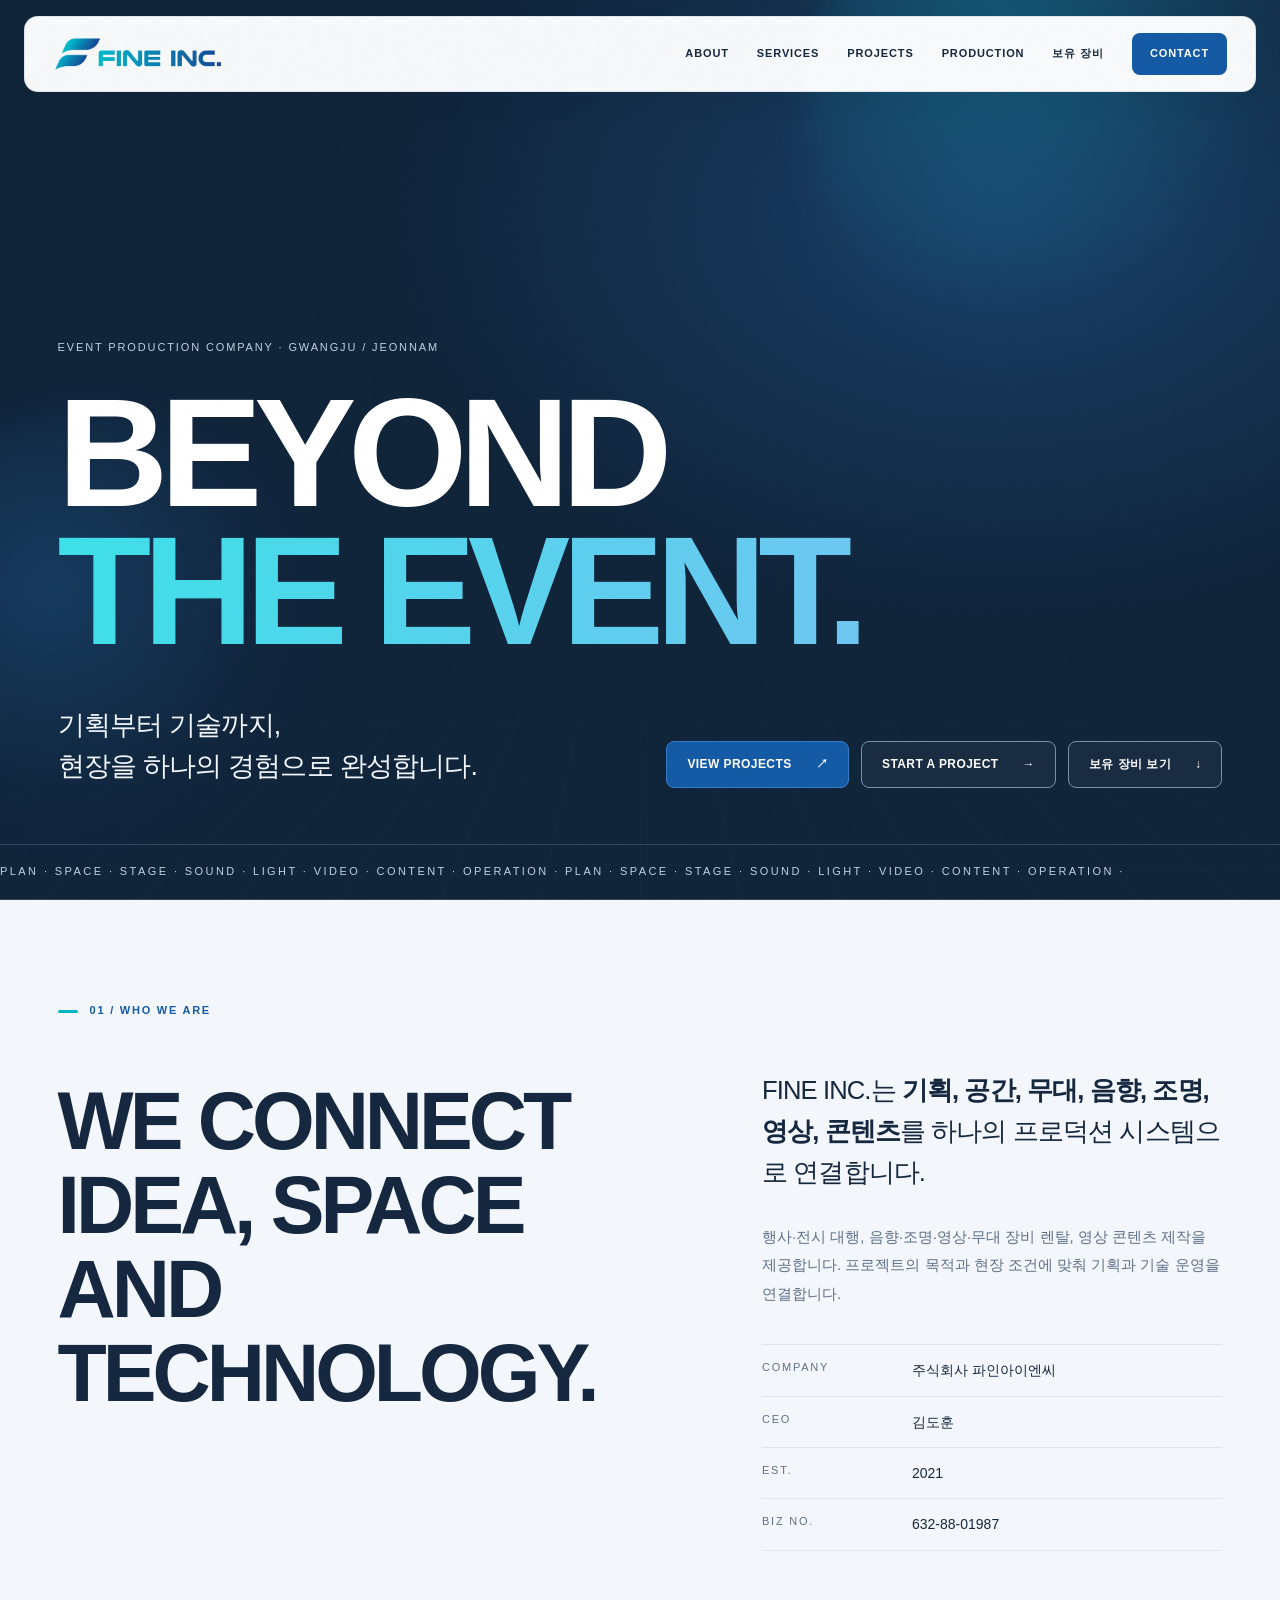
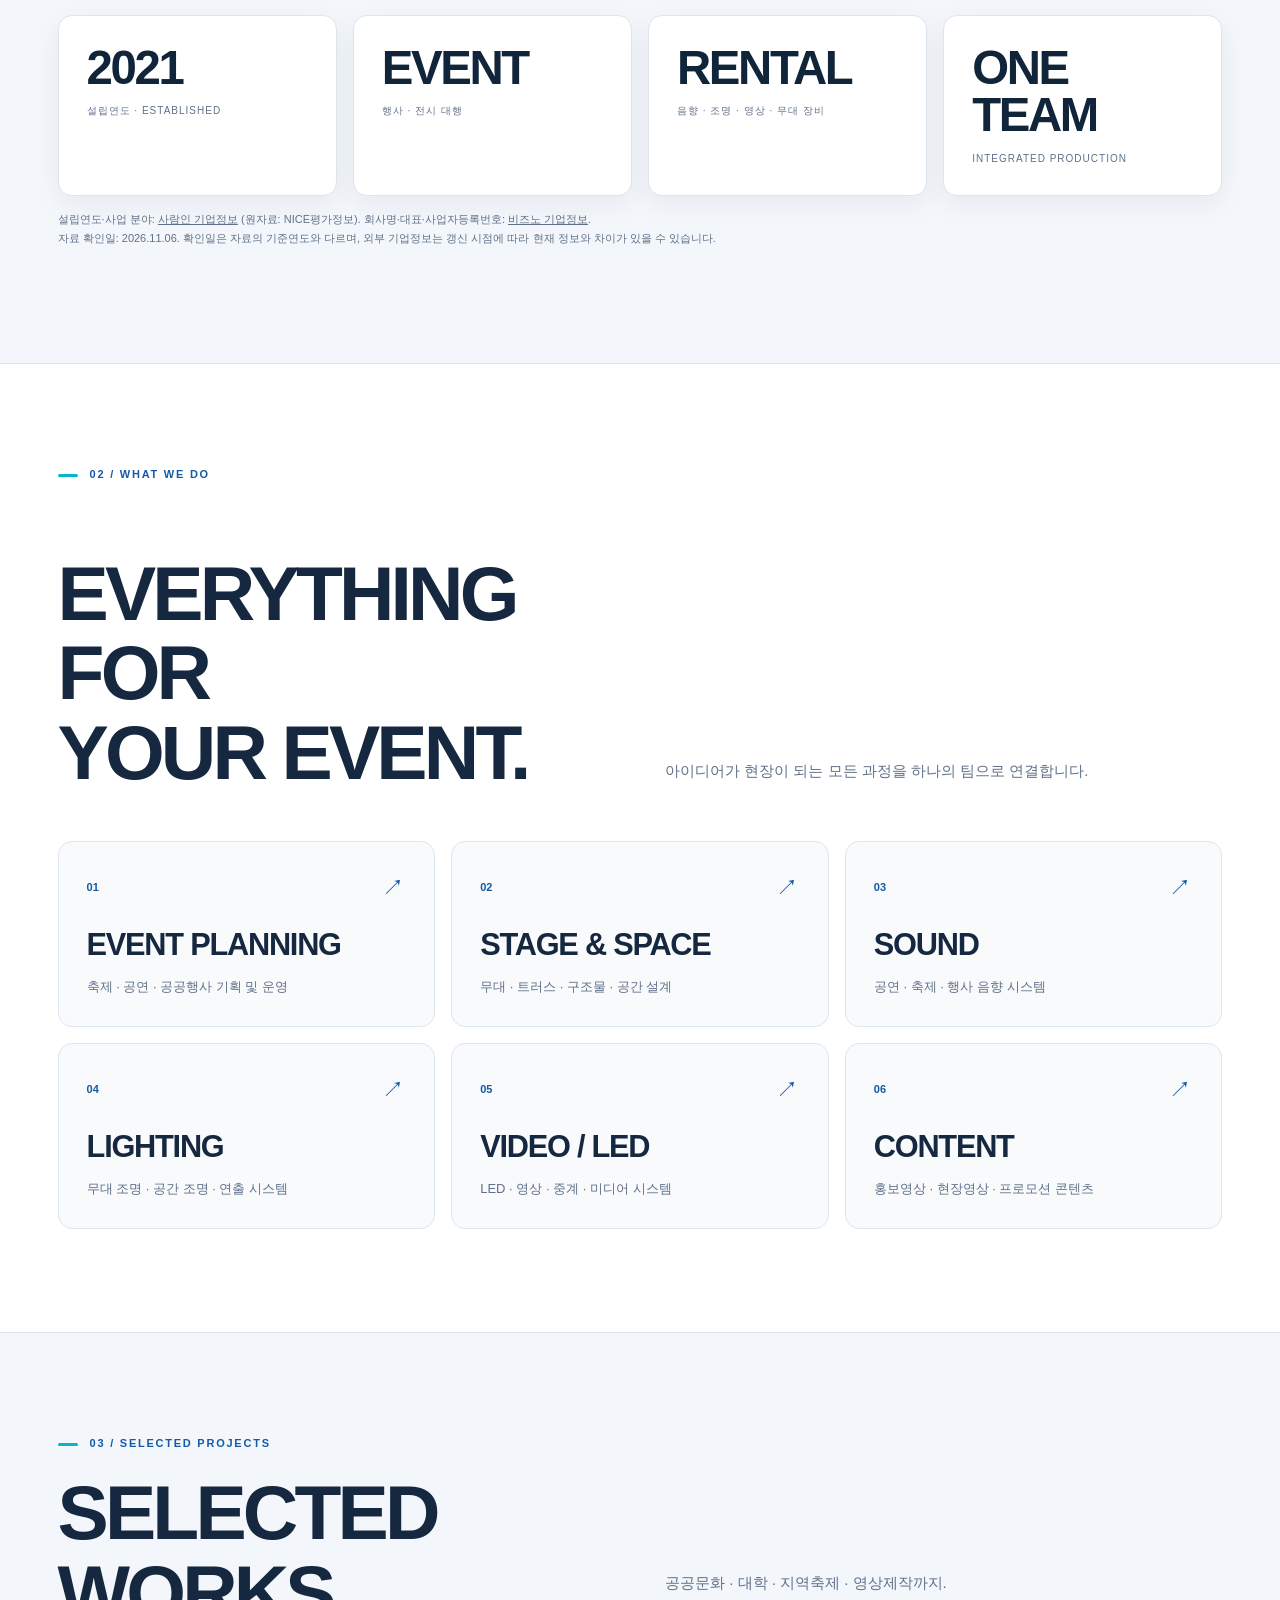
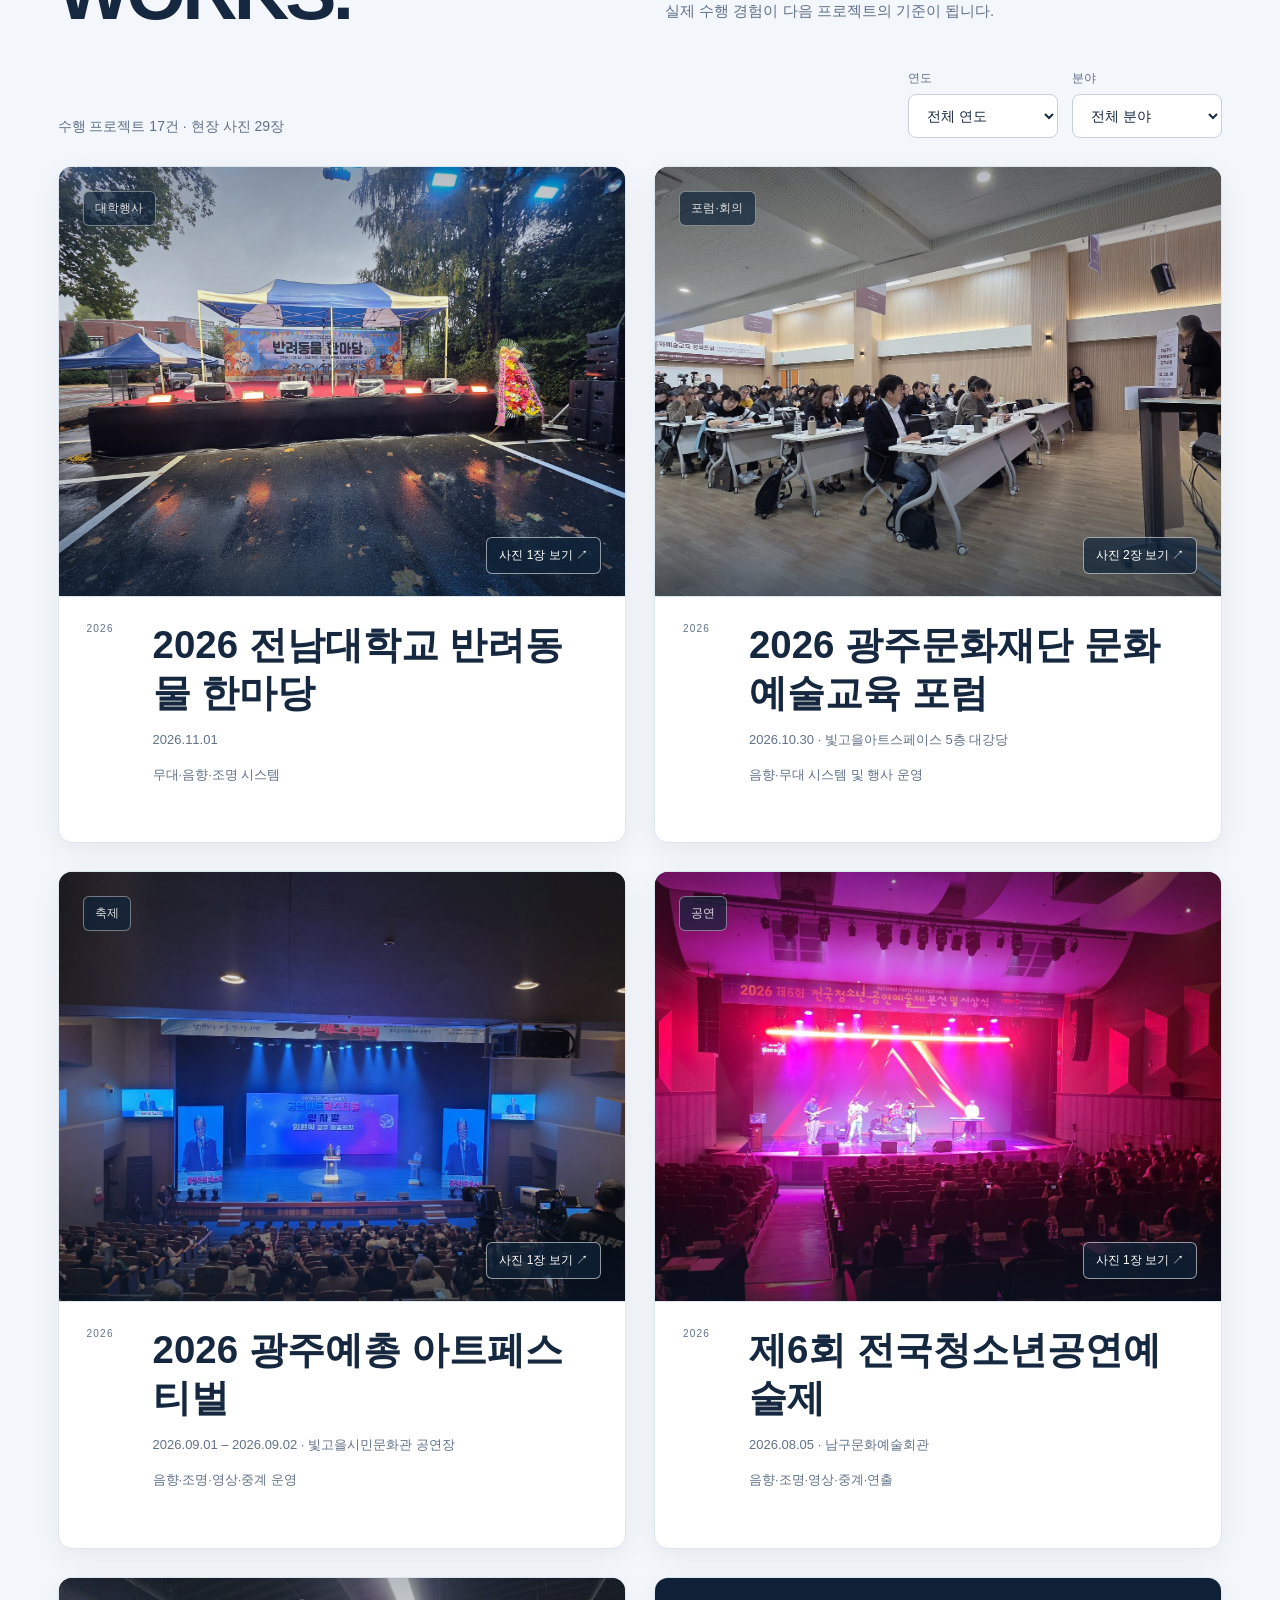
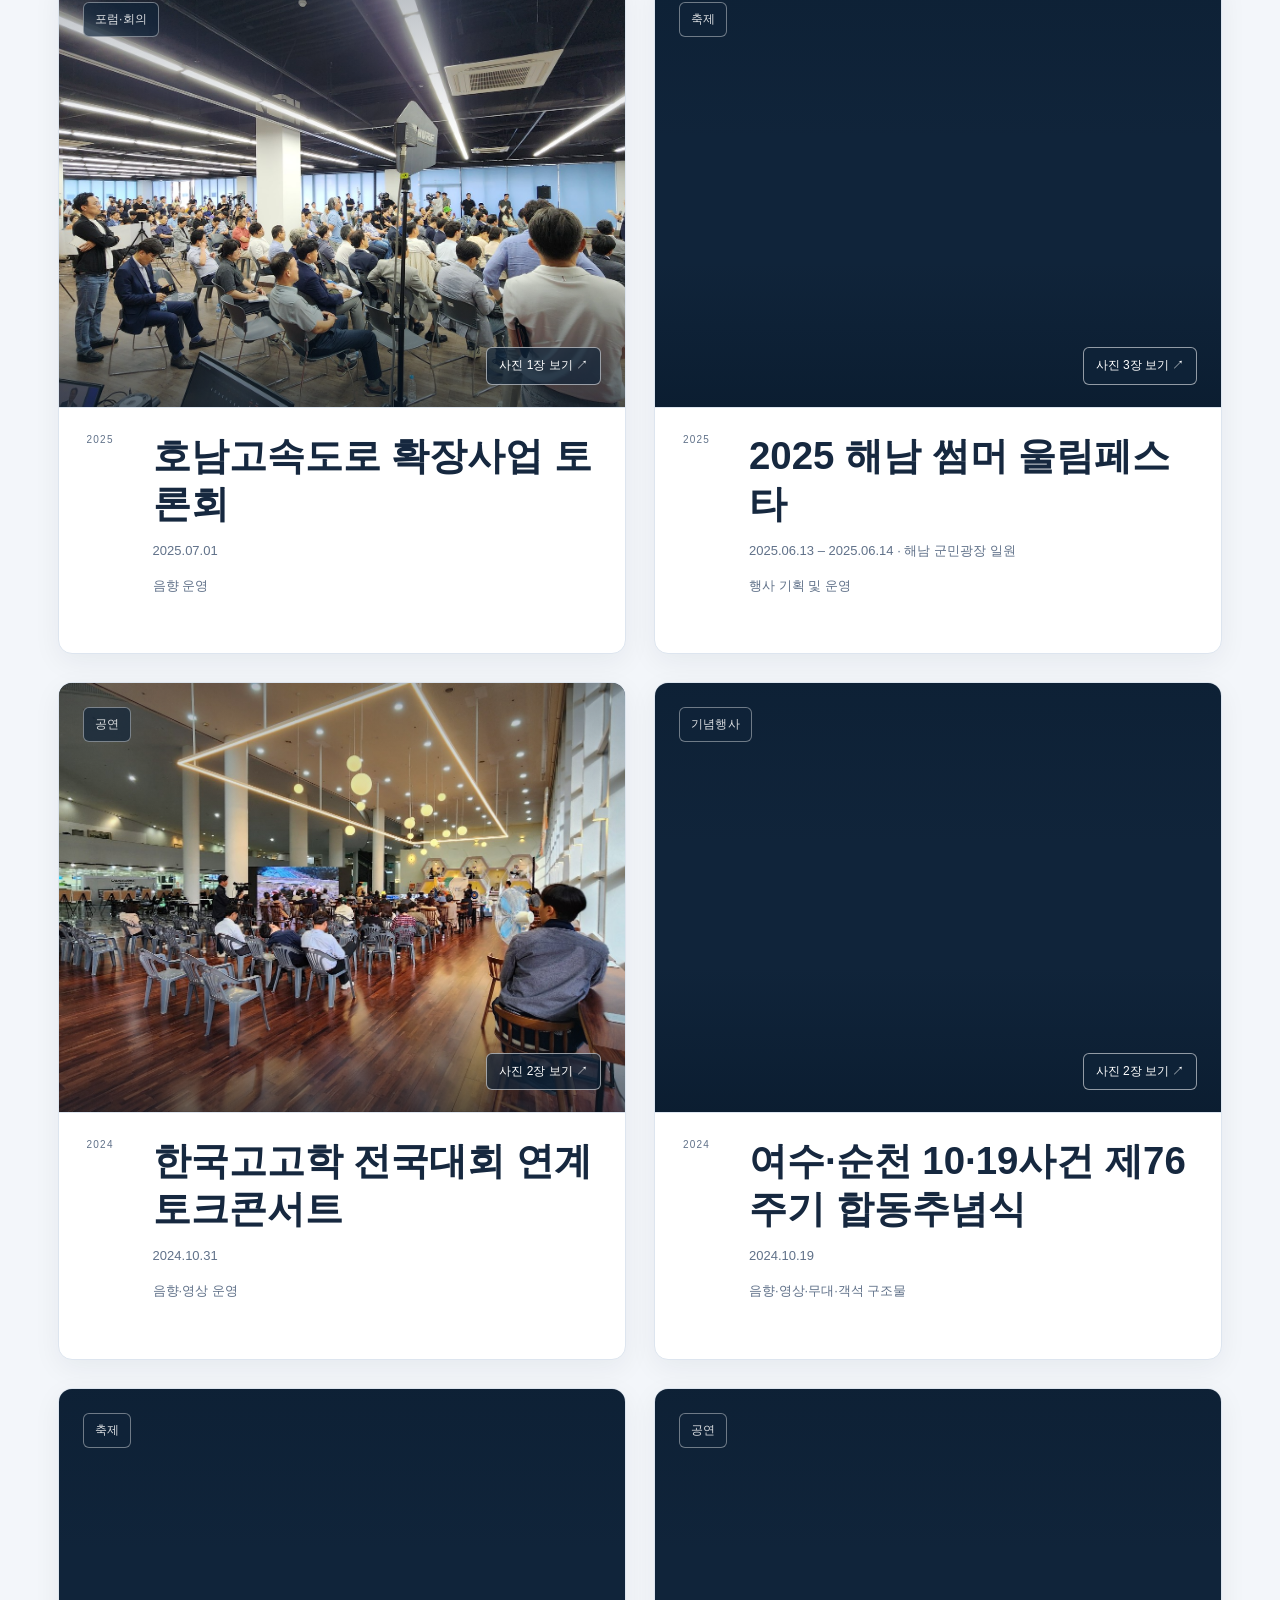
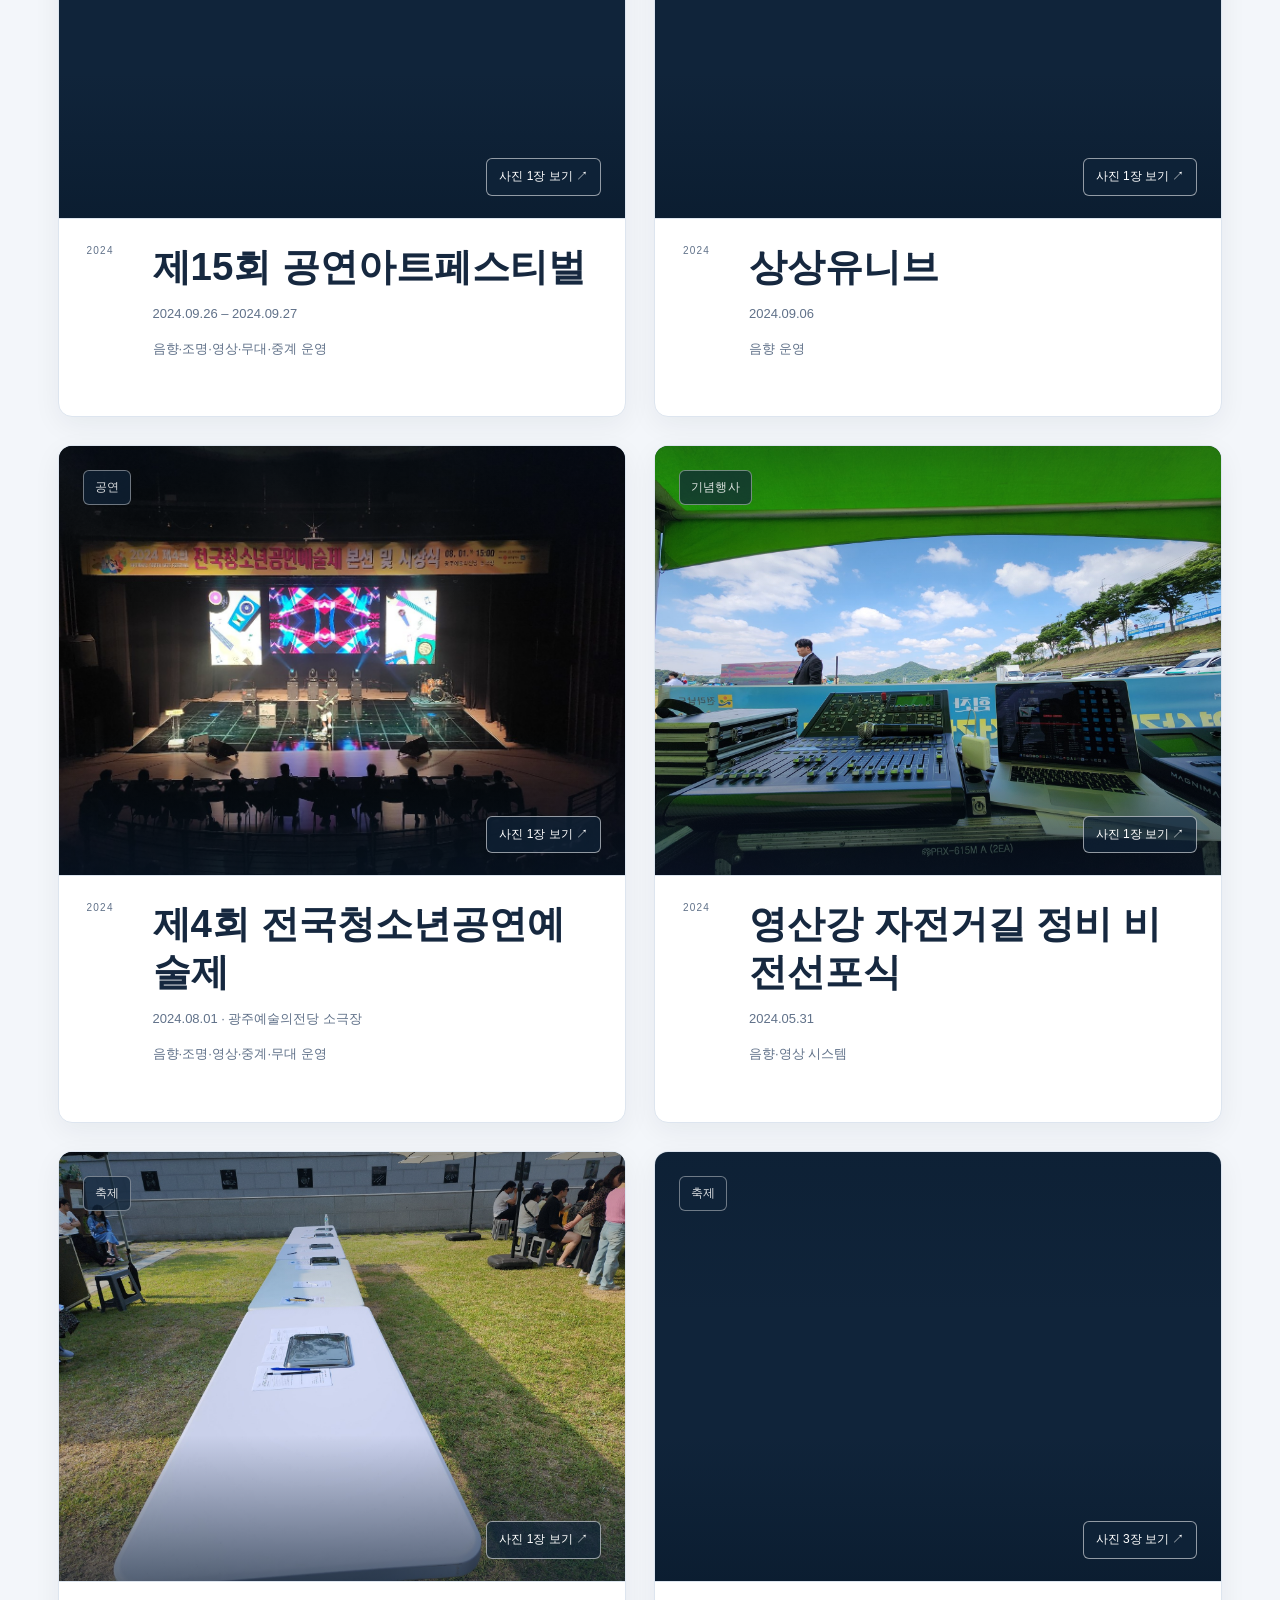
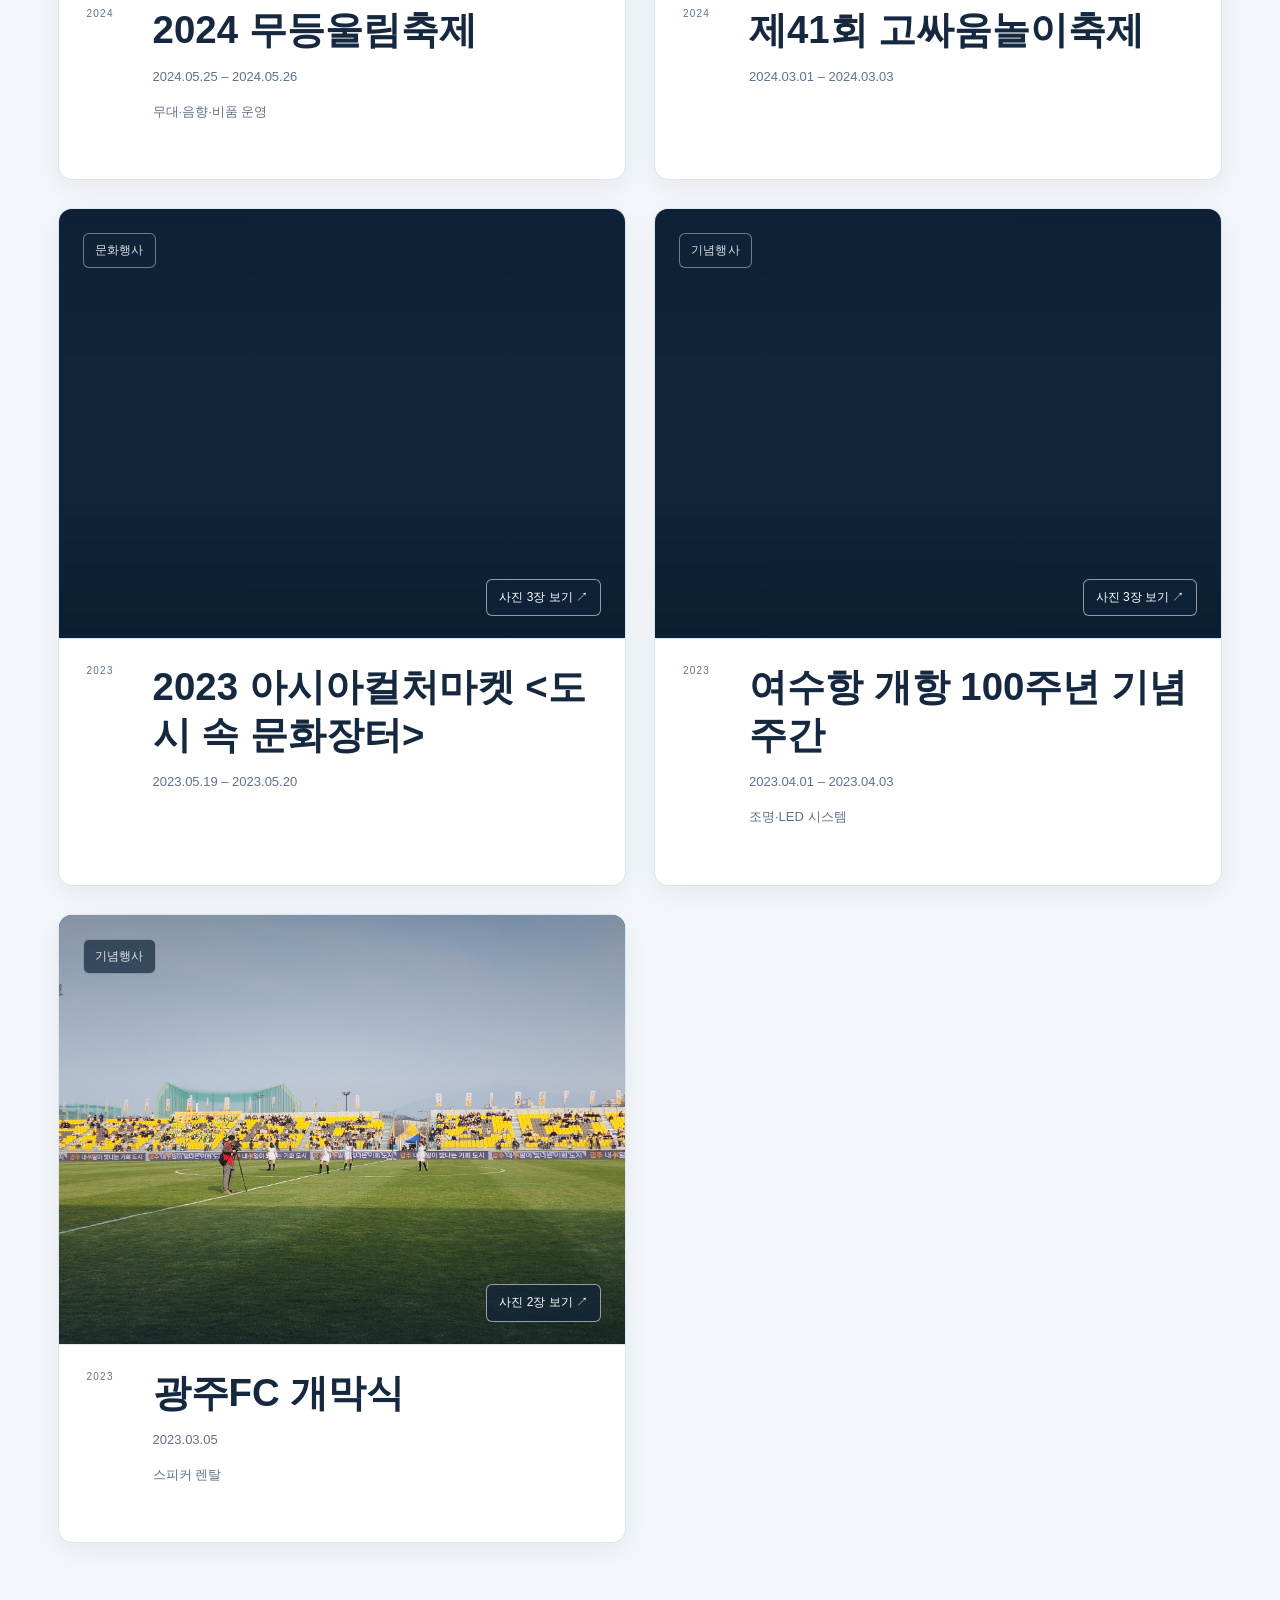
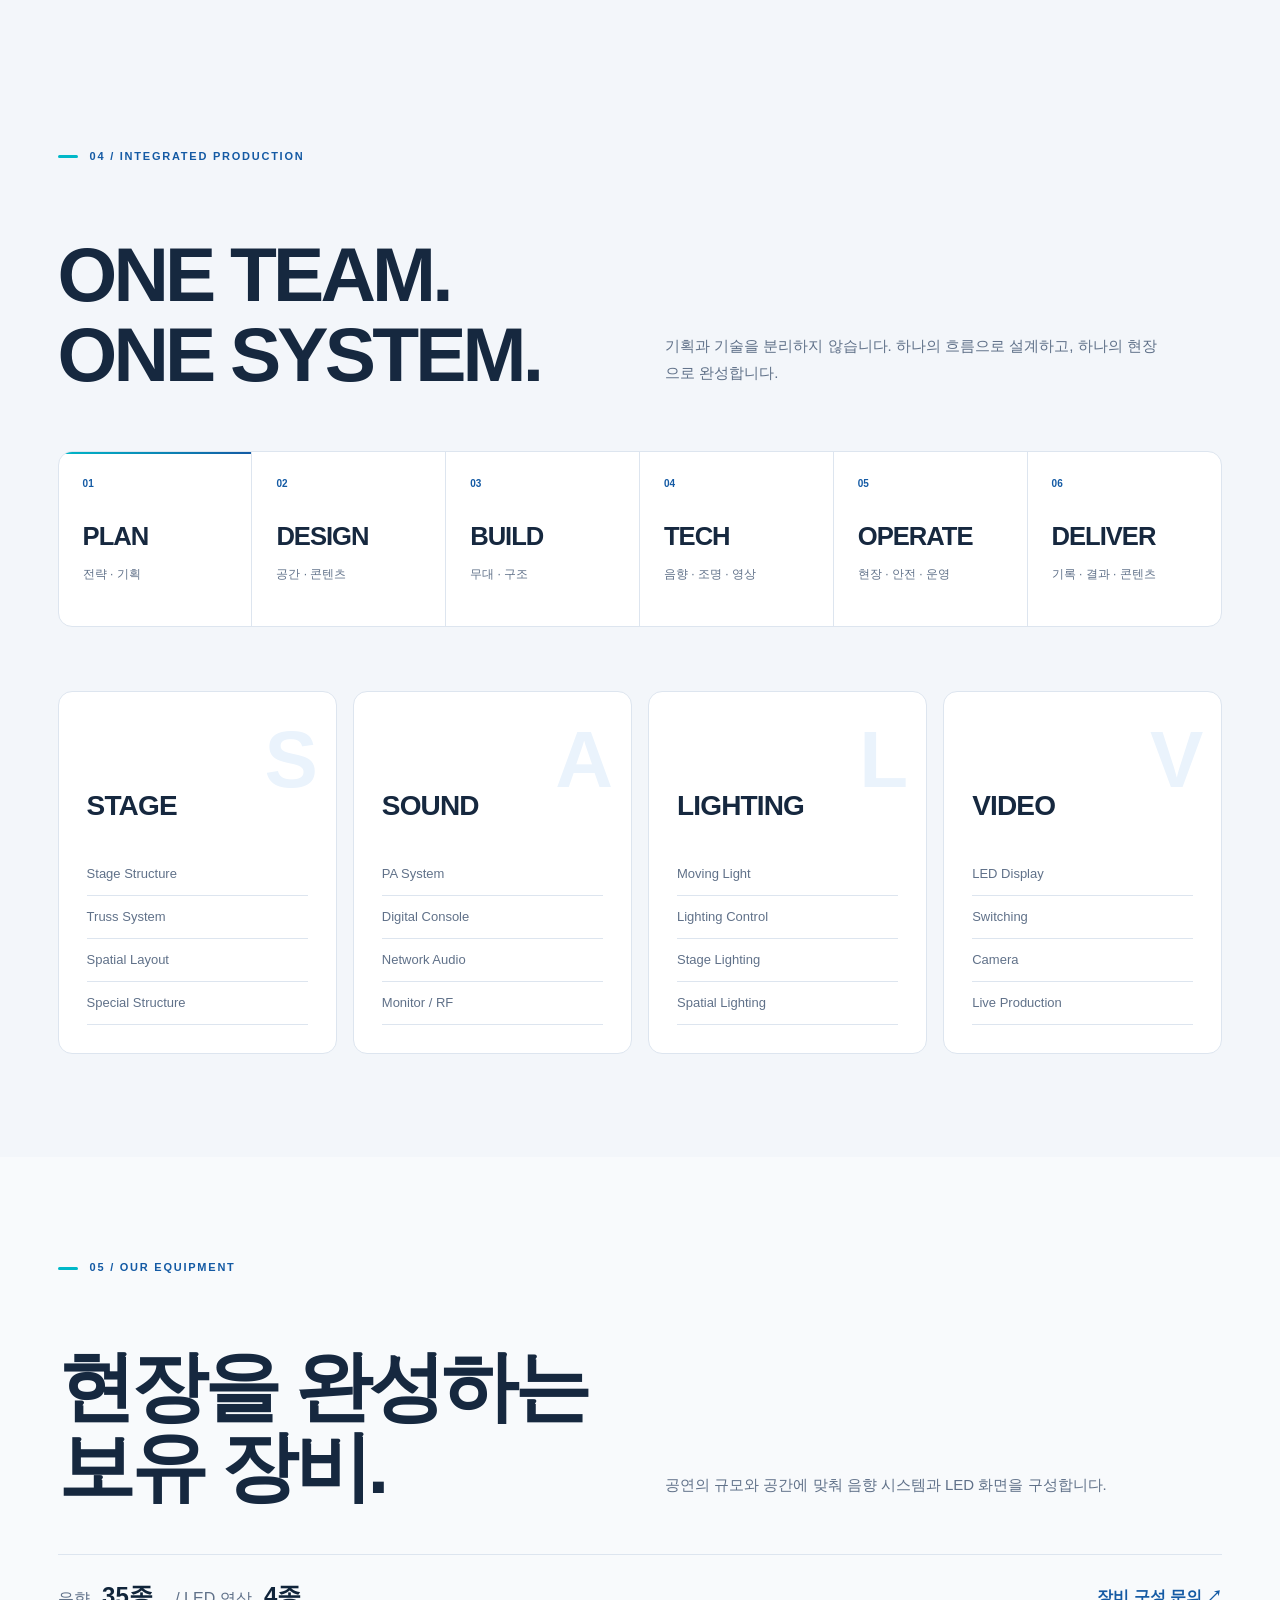
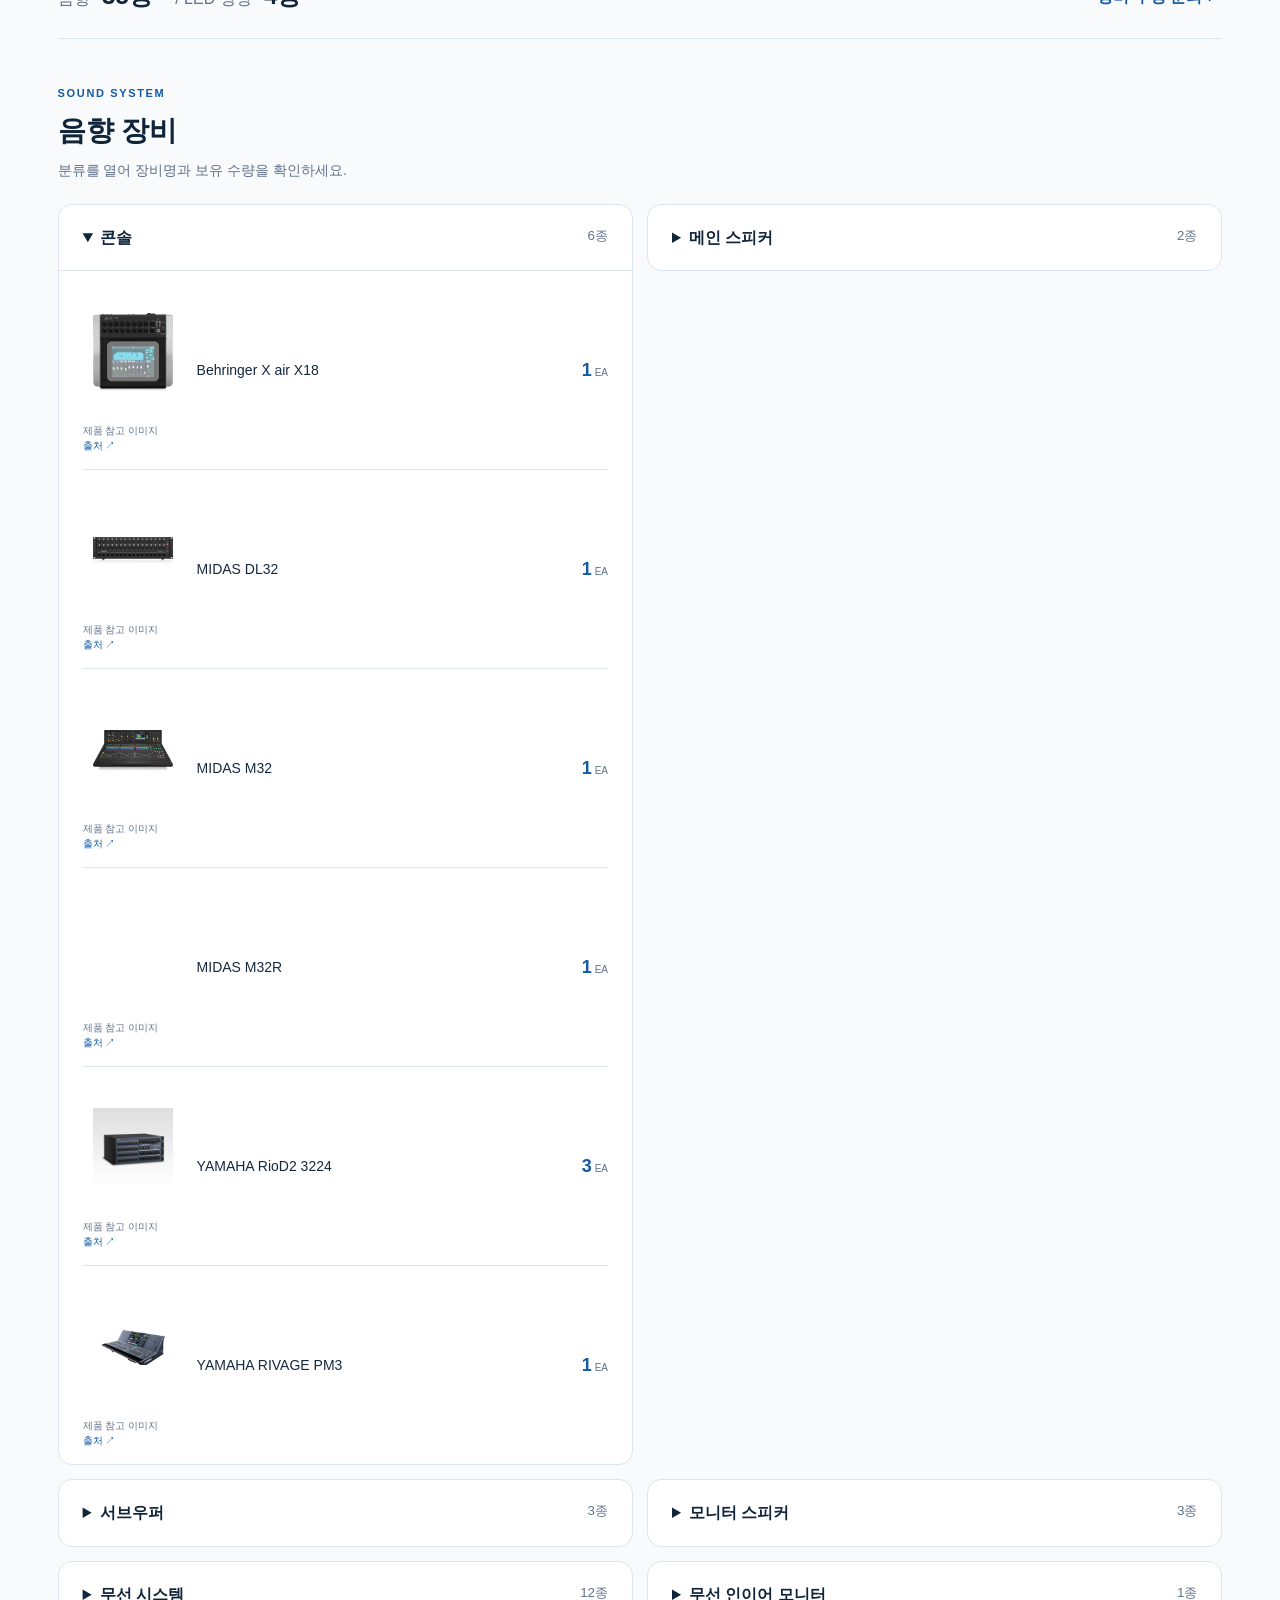
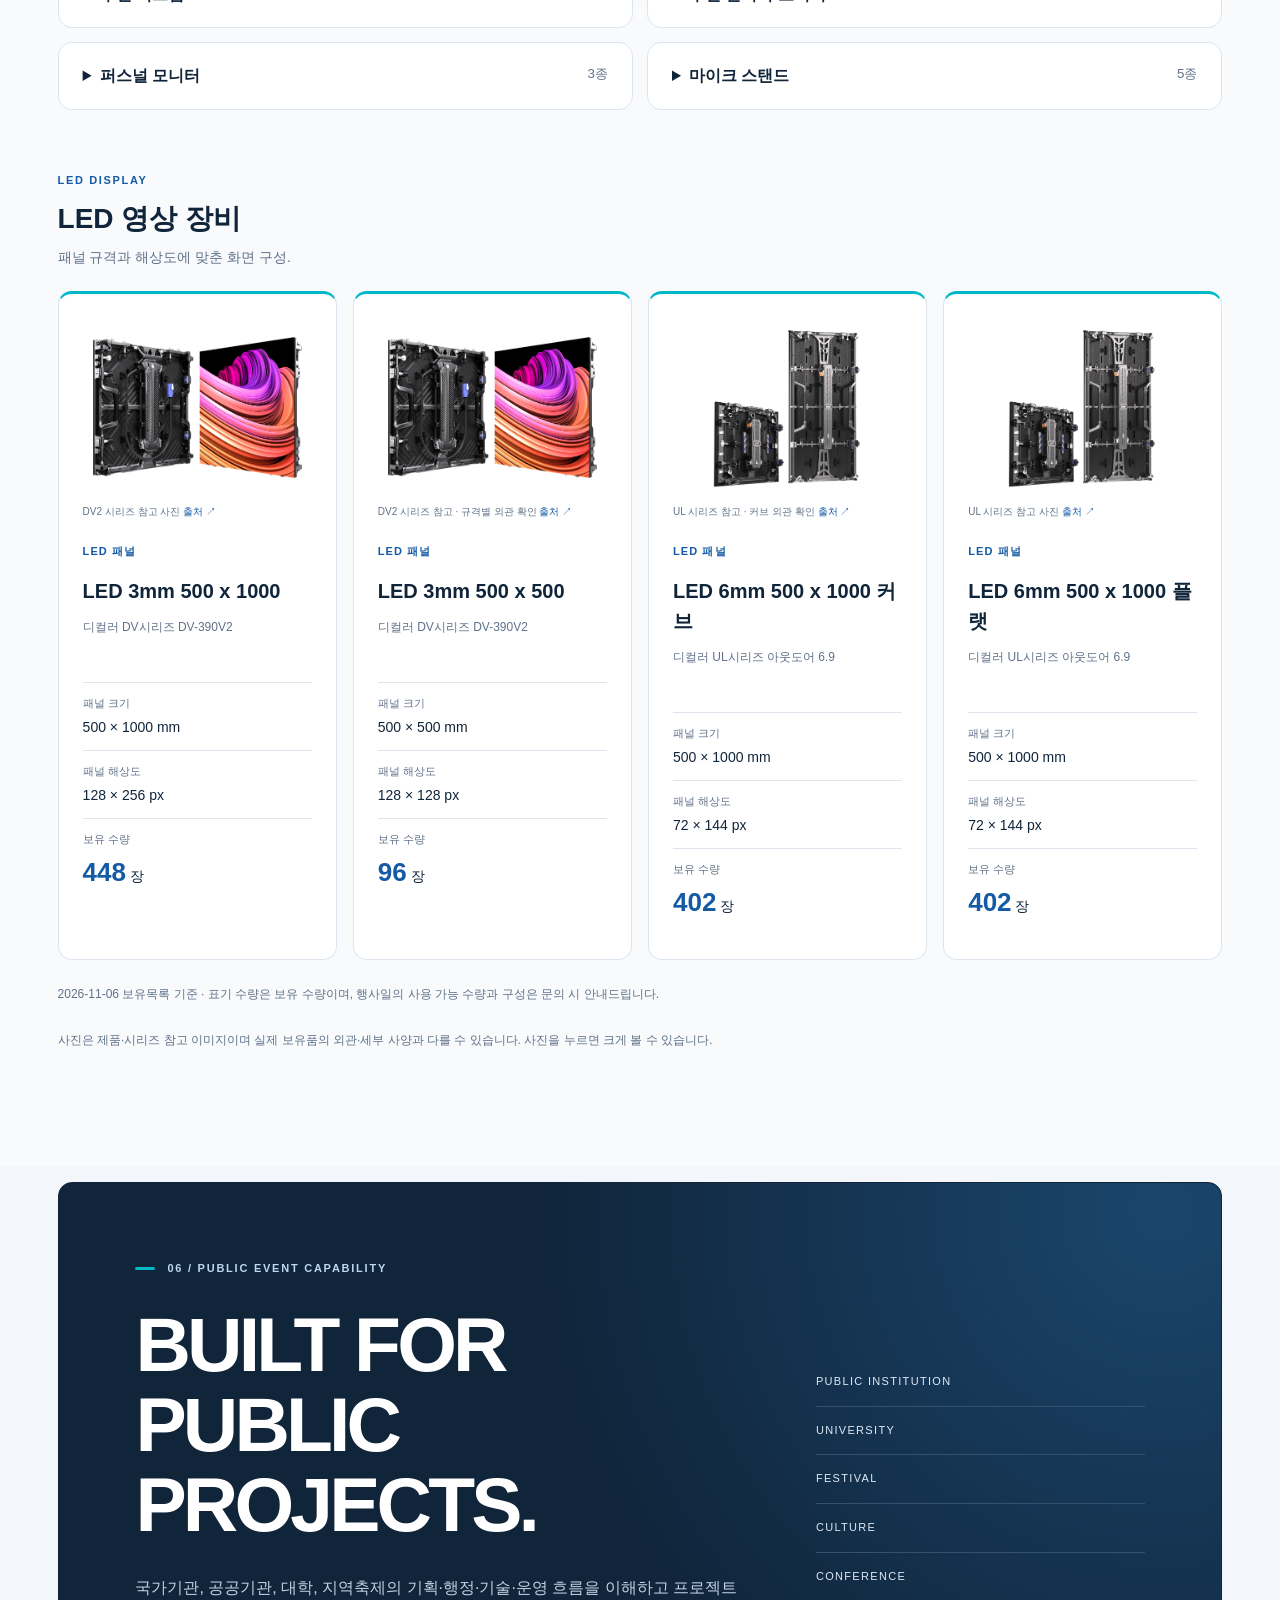
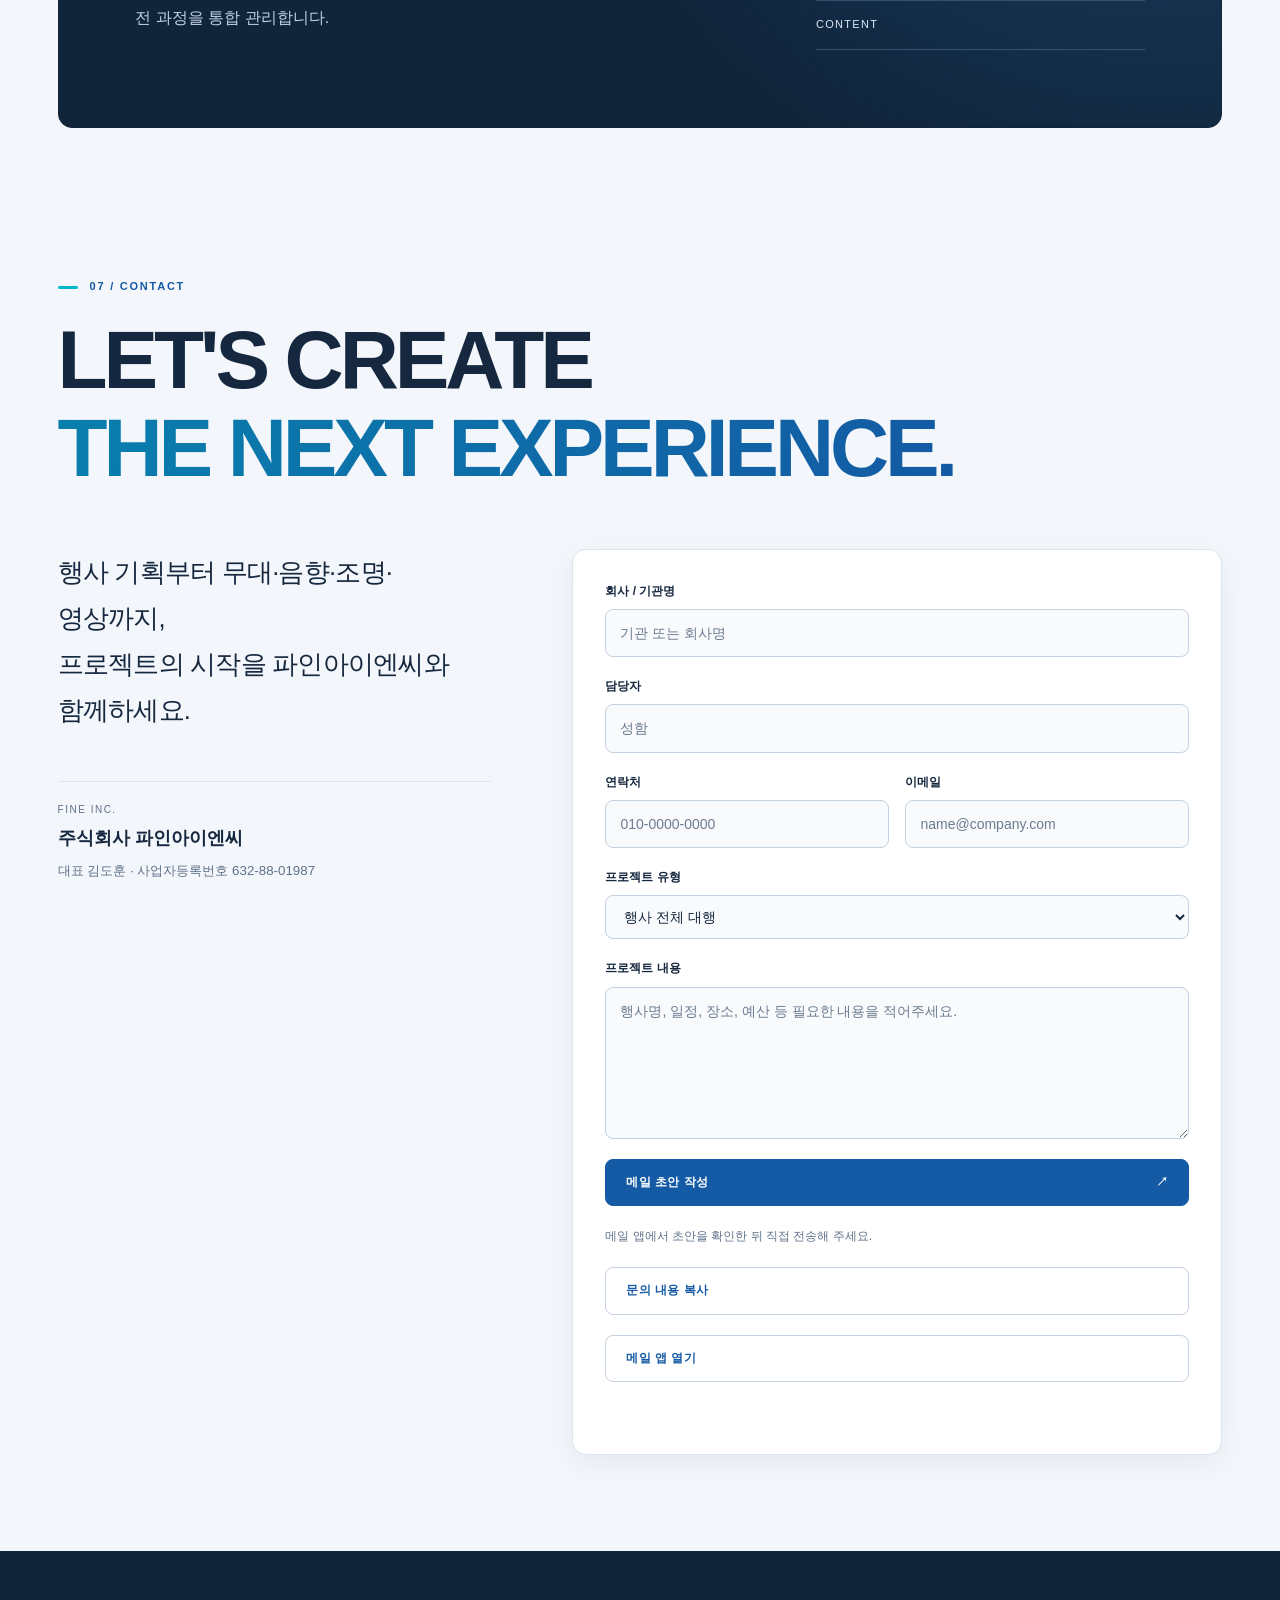
==== index.html @ b8d82971 "feat: add equipment reference photos from production manager" ====
<!doctype html>
<html lang="ko">
<head>
  <meta charset="utf-8" />
  <meta name="viewport" content="width=device-width, initial-scale=1" />
  <meta name="theme-color" content="#10243A" />
  <meta name="description" content="FINE INC. — 기획, 공간, 무대, 음향, 조명, 영상, 콘텐츠를 하나의 프로덕션 시스템으로 연결하는 Event Production Company." />
  <meta property="og:type" content="website" />
  <meta property="og:title" content="FINE INC. | Event Production Company" />
  <meta property="og:description" content="기획부터 기술까지, 현장을 하나의 경험으로 완성합니다." />
  <meta property="og:site_name" content="FINE INC. | 주식회사 파인아이엔씨" />
  <meta property="og:locale" content="ko_KR" />
  <meta property="og:url" content="https://leechung0214-afk.github.io/fineinc-website/" />
  <meta property="og:image" content="https://leechung0214-afk.github.io/fineinc-website/assets/fine-social-20261105.png" />
  <meta property="og:image:secure_url" content="https://leechung0214-afk.github.io/fineinc-website/assets/fine-social-20261105.png" />
  <meta property="og:image:type" content="image/png" />
  <meta property="og:image:width" content="1200" />
  <meta property="og:image:height" content="630" />
  <meta property="og:image:alt" content="네이비 배경과 블루·시안 빛 위의 FINE INC. 공식 화이트 로고 — Event Production Company" />
  <meta name="twitter:card" content="summary_large_image" />
  <meta name="twitter:title" content="FINE INC. | Event Production Company" />
  <meta name="twitter:description" content="기획부터 기술까지, 현장을 하나의 경험으로 완성합니다." />
  <meta name="twitter:image" content="https://leechung0214-afk.github.io/fineinc-website/assets/fine-social-20261105.png" />
  <meta name="twitter:image:alt" content="네이비 배경과 블루·시안 빛 위의 FINE INC. 공식 화이트 로고 — Event Production Company" />
  <link rel="canonical" href="https://leechung0214-afk.github.io/fineinc-website/" />
  <script type="application/ld+json">
  {
    "@context": "https://schema.org",
    "@type": "Organization",
    "@id": "https://leechung0214-afk.github.io/fineinc-website/#organization",
    "name": "주식회사 파인아이엔씨",
    "alternateName": "FINE INC.",
    "url": "https://leechung0214-afk.github.io/fineinc-website/"
  }
  </script>
  <title>FINE INC. | Event Production Company</title>
  <link rel="icon" type="image/png" sizes="64x64" href="assets/favicon-64.png" />
  <link rel="apple-touch-icon" href="assets/favicon-192.png" />
  <link rel="manifest" href="site.webmanifest" />
  <link rel="stylesheet" href="assets/style.css" />
  <link rel="stylesheet" href="assets/brand-theme.css" />
  <link rel="stylesheet" href="assets/projects.css" />
  <link rel="stylesheet" href="assets/equipment.css" />
</head>
<body>
  <a class="skip-link" href="#mainContent">본문으로 이동</a>
  <div class="noise" aria-hidden="true"></div>
  <div class="scroll-progress" aria-hidden="true"><span></span></div>

  <header class="site-header" id="top">
    <a class="brand" href="#top" aria-label="FINE INC. 홈">
      <img src="assets/fine-logo-color.png" alt="FINE INC." width="7749" height="1508" />
    </a>
    <nav class="desktop-nav" aria-label="주요 메뉴">
      <a href="#about">ABOUT</a>
      <a href="#services">SERVICES</a>
      <a href="#projects">PROJECTS</a>
      <a href="#production">PRODUCTION</a>
      <a href="#equipment">보유 장비</a>
      <a href="#contact">CONTACT</a>
    </nav>
    <button class="menu-btn" type="button" aria-expanded="false" aria-controls="mobileNav">MENU</button>
  </header>

  <nav class="mobile-nav" id="mobileNav" aria-label="모바일 메뉴">
    <a href="#about">ABOUT</a>
    <a href="#services">SERVICES</a>
    <a href="#projects">PROJECTS</a>
    <a href="#production">PRODUCTION</a>
      <a href="#equipment">보유 장비</a>
    <a href="#contact">CONTACT</a>
  </nav>

  <main id="mainContent">
    <section class="hero" aria-labelledby="heroTitle">
      <div class="hero-grid" aria-hidden="true"></div>
      <div class="hero-orb hero-orb-a" aria-hidden="true"></div>
      <div class="hero-orb hero-orb-b" aria-hidden="true"></div>
      <div class="hero-content reveal">
        <p class="eyebrow">EVENT PRODUCTION COMPANY · GWANGJU / JEONNAM</p>
        <h1 id="heroTitle">
          <span>BEYOND</span>
          <span class="gradient-text">THE EVENT.</span>
        </h1>
        <div class="hero-bottom">
          <p class="lead">기획부터 기술까지,<br />현장을 하나의 경험으로 완성합니다.</p>
          <div class="hero-actions">
            <a class="btn btn-primary" href="#projects">VIEW PROJECTS <span>↗</span></a>
            <a class="btn btn-ghost" href="#contact">START A PROJECT <span>→</span></a>
            <a class="btn btn-ghost" href="#equipment">보유 장비 보기 <span>↓</span></a>
          </div>
        </div>
      </div>
      <div class="hero-marquee" aria-hidden="true">
        <div>PLAN · SPACE · STAGE · SOUND · LIGHT · VIDEO · CONTENT · OPERATION ·&nbsp;</div>
        <div>PLAN · SPACE · STAGE · SOUND · LIGHT · VIDEO · CONTENT · OPERATION ·&nbsp;</div>
      </div>
    </section>

    <section class="section intro" id="about">
      <div class="section-kicker reveal">01 / WHO WE ARE</div>
      <div class="intro-grid">
        <h2 class="display reveal">We connect<br />idea, space<br />and technology.</h2>
        <div class="intro-copy reveal">
          <p class="big-copy">FINE INC.는 <strong>기획, 공간, 무대, 음향, 조명, 영상, 콘텐츠</strong>를 하나의 프로덕션 시스템으로 연결합니다.</p>
          <p>행사·전시 대행, 음향·조명·영상·무대 장비 렌탈, 영상 콘텐츠 제작을 제공합니다. 프로젝트의 목적과 현장 조건에 맞춰 기획과 기술 운영을 연결합니다.</p>
          <div class="company-meta">
            <div><span>COMPANY</span><strong>주식회사 파인아이엔씨</strong></div>
            <div><span>CEO</span><strong>김도훈</strong></div>
            <div><span>EST.</span><strong>2021</strong></div>
            <div><span>BIZ NO.</span><strong>632-88-01987</strong></div>
          </div>
        </div>
      </div>

      <div class="stats reveal" aria-label="설립연도 및 주요 사업 분야">
        <article><strong>2021</strong><span>설립연도 · ESTABLISHED</span></article>
        <article><strong>EVENT</strong><span>행사 · 전시 대행</span></article>
        <article><strong>RENTAL</strong><span>음향 · 조명 · 영상 · 무대 장비</span></article>
        <article><strong>ONE TEAM</strong><span>INTEGRATED PRODUCTION</span></article>
      </div>
      <p class="fineprint reveal">설립연도·사업 분야: <a href="https://www.saramin.co.kr/zf_user/company-info/view/csn/QXpJM3drQ3V3U3ZBbmJMd0hTaSs3Zz09/company_nm/%28%EC%A3%BC%29%ED%8C%8C%EC%9D%B8"><u>사람인 기업정보</u></a> (원자료: NICE평가정보). 회사명·대표·사업자등록번호: <a href="https://bizno.net/article/6328801987"><u>비즈노 기업정보</u></a>.<br />자료 확인일: <time datetime="2026-11-06">2026.11.06</time>. 확인일은 자료의 기준연도와 다르며, 외부 기업정보는 갱신 시점에 따라 현재 정보와 차이가 있을 수 있습니다.</p>
    </section>

    <section class="section services" id="services">
      <div class="section-head reveal">
        <div class="section-kicker">02 / WHAT WE DO</div>
        <h2>Everything for<br />your event.</h2>
        <p>아이디어가 현장이 되는 모든 과정을 하나의 팀으로 연결합니다.</p>
      </div>

      <div class="service-list">
        <article class="service-row reveal">
          <span class="service-no">01</span>
          <h3>EVENT PLANNING</h3>
          <p>축제 · 공연 · 공공행사 기획 및 운영</p>
          <span class="arrow">↗</span>
        </article>
        <article class="service-row reveal">
          <span class="service-no">02</span>
          <h3>STAGE & SPACE</h3>
          <p>무대 · 트러스 · 구조물 · 공간 설계</p>
          <span class="arrow">↗</span>
        </article>
        <article class="service-row reveal">
          <span class="service-no">03</span>
          <h3>SOUND</h3>
          <p>공연 · 축제 · 행사 음향 시스템</p>
          <span class="arrow">↗</span>
        </article>
        <article class="service-row reveal">
          <span class="service-no">04</span>
          <h3>LIGHTING</h3>
          <p>무대 조명 · 공간 조명 · 연출 시스템</p>
          <span class="arrow">↗</span>
        </article>
        <article class="service-row reveal">
          <span class="service-no">05</span>
          <h3>VIDEO / LED</h3>
          <p>LED · 영상 · 중계 · 미디어 시스템</p>
          <span class="arrow">↗</span>
        </article>
        <article class="service-row reveal">
          <span class="service-no">06</span>
          <h3>CONTENT</h3>
          <p>홍보영상 · 현장영상 · 프로모션 콘텐츠</p>
          <span class="arrow">↗</span>
        </article>
      </div>
    </section>

    <section class="section projects" id="projects">
      <div class="section-head project-head reveal">
        <div>
          <div class="section-kicker">03 / SELECTED PROJECTS</div>
          <h2>Selected<br />works.</h2>
        </div>
        <p>공공문화 · 대학 · 지역축제 · 영상제작까지.<br />실제 수행 경험이 다음 프로젝트의 기준이 됩니다.</p>
      </div>

      <div class="project-tools" id="projectTools" hidden>
        <p class="project-count" id="projectCount" aria-live="polite"></p>
        <div class="project-filters">
          <label>연도<select id="projectYear" aria-controls="projectGrid"><option value="all">전체 연도</option></select></label>
          <label>분야<select id="projectCategory" aria-controls="projectGrid"><option value="all">전체 분야</option></select></label>
        </div>
      </div>
      <div class="project-grid" id="projectGrid">
        <article class="project-card project-a reveal">
          <div class="project-visual">
            <span class="project-label">PUBLIC · CULTURE</span>
            <div class="stage-lines" aria-hidden="true"></div>
          </div>
          <div class="project-info">
            <span>2026</span>
            <h3>ACC 지역상생<br />문화마켓</h3>
            <p>EVENT PRODUCTION · SPACE · STAGE · SOUND · LIGHT · VIDEO</p>
          </div>
        </article>

        <article class="project-card project-b reveal">
          <div class="project-visual">
            <span class="project-label">UNIVERSITY · EVENT</span>
            <div class="crowd-dots" aria-hidden="true"></div>
          </div>
          <div class="project-info">
            <span>2026</span>
            <h3>국립순천대학교<br />신입생 OT</h3>
            <p>PLANNING · STAGE · SOUND · LIGHT · VIDEO · OPERATION</p>
          </div>
        </article>

        <article class="project-card project-c reveal">
          <div class="project-visual">
            <span class="project-label">FESTIVAL · REGION</span>
            <div class="festival-rings" aria-hidden="true"></div>
          </div>
          <div class="project-info">
            <span>2026</span>
            <h3>제12회<br />빛가람페스티벌</h3>
            <p>FESTIVAL · PRODUCTION · OPERATION</p>
          </div>
        </article>

        <article class="project-card project-d reveal">
          <div class="project-visual">
            <span class="project-label">VIDEO · CONTENT</span>
            <div class="video-frame" aria-hidden="true"><span>REC</span></div>
          </div>
          <div class="project-info">
            <span>2026</span>
            <h3>해남 예술인<br />한마당</h3>
            <p>VIDEO PRODUCTION · CONTENT</p>
          </div>
        </article>
      </div>
      <p class="project-empty" id="projectEmpty" hidden>선택한 조건에 해당하는 프로젝트가 없습니다.</p>

      <div class="project-note reveal" id="projectNote">
        <span>※</span>
        <p>현재 버전은 공개 확인된 프로젝트명을 반영했습니다. 실제 행사사진을 넣으면 각 카드가 바로 포트폴리오 쇼케이스로 전환됩니다.</p>
      </div>
    </section>

    <section class="section production" id="production">
      <div class="section-head reveal">
        <div class="section-kicker">04 / INTEGRATED PRODUCTION</div>
        <h2>One team.<br />One system.</h2>
        <p>기획과 기술을 분리하지 않습니다. 하나의 흐름으로 설계하고, 하나의 현장으로 완성합니다.</p>
      </div>

      <div class="flow-wrap reveal">
        <div class="flow-line" aria-hidden="true"></div>
        <article><span>01</span><strong>PLAN</strong><small>전략 · 기획</small></article>
        <article><span>02</span><strong>DESIGN</strong><small>공간 · 콘텐츠</small></article>
        <article><span>03</span><strong>BUILD</strong><small>무대 · 구조</small></article>
        <article><span>04</span><strong>TECH</strong><small>음향 · 조명 · 영상</small></article>
        <article><span>05</span><strong>OPERATE</strong><small>현장 · 안전 · 운영</small></article>
        <article><span>06</span><strong>DELIVER</strong><small>기록 · 결과 · 콘텐츠</small></article>
      </div>

      <div class="capability-grid">
        <article class="capability reveal">
          <span class="cap-no">S</span>
          <h3>STAGE</h3>
          <ul><li>Stage Structure</li><li>Truss System</li><li>Spatial Layout</li><li>Special Structure</li></ul>
        </article>
        <article class="capability reveal">
          <span class="cap-no">A</span>
          <h3>SOUND</h3>
          <ul><li>PA System</li><li>Digital Console</li><li>Network Audio</li><li>Monitor / RF</li></ul>
        </article>
        <article class="capability reveal">
          <span class="cap-no">L</span>
          <h3>LIGHTING</h3>
          <ul><li>Moving Light</li><li>Lighting Control</li><li>Stage Lighting</li><li>Spatial Lighting</li></ul>
        </article>
        <article class="capability reveal">
          <span class="cap-no">V</span>
          <h3>VIDEO</h3>
          <ul><li>LED Display</li><li>Switching</li><li>Camera</li><li>Live Production</li></ul>
        </article>
      </div>
    </section>

    <!-- equipment:start -->
    <section class="section equipment" id="equipment" aria-labelledby="equipmentTitle">
      <div class="section-head">
        <div class="section-kicker">05 / OUR EQUIPMENT</div>
        <h2 id="equipmentTitle">현장을 완성하는<br />보유 장비.</h2>
        <p>공연의 규모와 공간에 맞춰 음향 시스템과 LED 화면을 구성합니다.</p>
      </div>
      <div class="equipment-topline">
        <p>음향 <strong>35종</strong><span aria-hidden="true"> / </span>LED 영상 <strong>4종</strong></p>
        <a href="#contact">장비 구성 문의 <span aria-hidden="true">↗</span></a>
      </div>
      <div class="equipment-heading"><span>SOUND SYSTEM</span><h3>음향 장비</h3><p>분류를 열어 장비명과 보유 수량을 확인하세요.</p></div>
      <div class="equipment-audio">
        <details class="equipment-group" open><summary><span>콘솔</span><small>6종</small></summary><ul class="equipment-list">
          <li><figure class="equipment-photo"><a href="assets/equipment/aud-behringer-x18.webp" target="_blank" rel="noopener" aria-label="Behringer X air X18 참고 이미지 크게 보기"><img src="assets/equipment/aud-behringer-x18.webp" alt="Behringer X air X18 제품 참고 이미지" loading="lazy" decoding="async" width="240" height="180" /></a><figcaption>제품 참고 이미지 <a href="https://www.behringer.com/en/products/0605-AAA" target="_blank" rel="noopener noreferrer">출처 ↗</a></figcaption></figure><span>Behringer X air X18</span><strong>1<small> EA</small></strong></li>
          <li><figure class="equipment-photo"><a href="assets/equipment/aud-midas-dl32.png" target="_blank" rel="noopener" aria-label="MIDAS DL32 참고 이미지 크게 보기"><img src="assets/equipment/aud-midas-dl32.png" alt="MIDAS DL32 제품 참고 이미지" loading="lazy" decoding="async" width="240" height="180" /></a><figcaption>제품 참고 이미지 <a href="https://www.midasconsoles.com/en/products/0606-acr" target="_blank" rel="noopener noreferrer">출처 ↗</a></figcaption></figure><span>MIDAS DL32</span><strong>1<small> EA</small></strong></li>
          <li><figure class="equipment-photo"><a href="assets/equipment/aud-midas-m32.png" target="_blank" rel="noopener" aria-label="MIDAS M32 참고 이미지 크게 보기"><img src="assets/equipment/aud-midas-m32.png" alt="MIDAS M32 제품 참고 이미지" loading="lazy" decoding="async" width="240" height="180" /></a><figcaption>제품 참고 이미지 <a href="https://www.midasconsoles.com/en/products/0603-adx" target="_blank" rel="noopener noreferrer">출처 ↗</a></figcaption></figure><span>MIDAS M32</span><strong>1<small> EA</small></strong></li>
          <li><figure class="equipment-photo"><a href="assets/equipment/aud-midas-m32r.png" target="_blank" rel="noopener" aria-label="MIDAS M32R 참고 이미지 크게 보기"><img src="assets/equipment/aud-midas-m32r.png" alt="MIDAS M32R 제품 참고 이미지" loading="lazy" decoding="async" width="240" height="180" /></a><figcaption>제품 참고 이미지 <a href="https://www.midasconsoles.com/en/products/0603-aef" target="_blank" rel="noopener noreferrer">출처 ↗</a></figcaption></figure><span>MIDAS M32R</span><strong>1<small> EA</small></strong></li>
          <li><figure class="equipment-photo"><a href="assets/equipment/aud-yamaha-riod2-3224.jpg" target="_blank" rel="noopener" aria-label="YAMAHA RioD2 3224 참고 이미지 크게 보기"><img src="assets/equipment/aud-yamaha-riod2-3224.jpg" alt="YAMAHA RioD2 3224 제품 참고 이미지" loading="lazy" decoding="async" width="240" height="180" /></a><figcaption>제품 참고 이미지 <a href="https://usa.yamaha.com/products/proaudio/interfaces/index.html" target="_blank" rel="noopener noreferrer">출처 ↗</a></figcaption></figure><span>YAMAHA RioD2 3224</span><strong>3<small> EA</small></strong></li>
          <li><figure class="equipment-photo"><a href="assets/equipment/aud-yamaha-pm3.png" target="_blank" rel="noopener" aria-label="YAMAHA RIVAGE PM3 참고 이미지 크게 보기"><img src="assets/equipment/aud-yamaha-pm3.png" alt="YAMAHA RIVAGE PM3 제품 참고 이미지" loading="lazy" decoding="async" width="240" height="180" /></a><figcaption>제품 참고 이미지 <a href="https://usa.yamaha.com/products/proaudio/mixers/rivage_pm/index.html" target="_blank" rel="noopener noreferrer">출처 ↗</a></figcaption></figure><span>YAMAHA RIVAGE PM3</span><strong>1<small> EA</small></strong></li>
        </ul></details>
        <details class="equipment-group"><summary><span>메인 스피커</span><small>2종</small></summary><ul class="equipment-list">
          <li><figure class="equipment-photo"><a href="assets/equipment/aud-e835.jpg" target="_blank" rel="noopener" aria-label="HK audio Elements E-835 참고 이미지 크게 보기"><img src="assets/equipment/aud-e835.jpg" alt="HK audio Elements E-835 제품 참고 이미지" loading="lazy" decoding="async" width="240" height="180" /></a><figcaption>제품 참고 이미지 <a href="https://hkaudio.com/products/elements-e835/" target="_blank" rel="noopener noreferrer">출처 ↗</a></figcaption></figure><span>HK audio Elements E-835</span><strong>12<small> EA</small></strong></li>
          <li><figure class="equipment-photo"><a href="assets/equipment/aud-910.png" target="_blank" rel="noopener" aria-label="JBL SRX910LA 참고 이미지 크게 보기"><img src="assets/equipment/aud-910.png" alt="JBL SRX910LA 제품 참고 이미지" loading="lazy" decoding="async" width="240" height="180" /></a><figcaption>제품 참고 이미지 <a href="https://jblpro.com/en-US/products/srx910la" target="_blank" rel="noopener noreferrer">출처 ↗</a></figcaption></figure><span>JBL SRX910LA</span><strong>16<small> EA</small></strong></li>
        </ul></details>
        <details class="equipment-group"><summary><span>서브우퍼</span><small>3종</small></summary><ul class="equipment-list">
          <li><figure class="equipment-photo"><a href="assets/equipment/aud-e210-sub.jpg" target="_blank" rel="noopener" aria-label="HK audio Elements E-210 SUB 참고 이미지 크게 보기"><img src="assets/equipment/aud-e210-sub.jpg" alt="HK audio Elements E-210 SUB 제품 참고 이미지" loading="lazy" decoding="async" width="240" height="180" /></a><figcaption>제품 참고 이미지 <a href="https://www.guitarcenter.com/HK-AUDIO/E210-AS-Sub-1500000260763.gc" target="_blank" rel="noopener noreferrer">출처 ↗</a></figcaption></figure><span>HK audio Elements E-210 SUB</span><strong>4<small> EA</small></strong></li>
          <li><figure class="equipment-photo"><a href="assets/equipment/aud-e1200-sub.jpg" target="_blank" rel="noopener" aria-label="HK audio Elements L SUB 1200 참고 이미지 크게 보기"><img src="assets/equipment/aud-e1200-sub.jpg" alt="HK audio Elements L SUB 1200 제품 참고 이미지" loading="lazy" decoding="async" width="240" height="180" /></a><figcaption>제품 참고 이미지 <a href="https://hkaudio.com/products/linear-sub-1200/" target="_blank" rel="noopener noreferrer">출처 ↗</a></figcaption></figure><span>HK audio Elements L SUB 1200</span><strong>4<small> EA</small></strong></li>
          <li><figure class="equipment-photo"><a href="assets/equipment/aud-928.png" target="_blank" rel="noopener" aria-label="JBL SRX928S 참고 이미지 크게 보기"><img src="assets/equipment/aud-928.png" alt="JBL SRX928S 제품 참고 이미지" loading="lazy" decoding="async" width="240" height="180" /></a><figcaption>제품 참고 이미지 <a href="https://jblpro.com/en-US/products/srx928s/1000" target="_blank" rel="noopener noreferrer">출처 ↗</a></figcaption></figure><span>JBL SRX928S</span><strong>8<small> EA</small></strong></li>
        </ul></details>
        <details class="equipment-group"><summary><span>모니터 스피커</span><small>3종</small></summary><ul class="equipment-list">
          <li><figure class="equipment-photo"><a href="assets/equipment/aud-clair-wedge12.png" target="_blank" rel="noopener" aria-label="Clair Brothers Wedge 12 참고 이미지 크게 보기"><img src="assets/equipment/aud-clair-wedge12.png" alt="Clair Brothers Wedge 12 제품 참고 이미지" loading="lazy" decoding="async" width="240" height="180" /></a><figcaption>제품 참고 이미지 <a href="https://vtecnics.com/wp-content/downloads/clair-bros/monitors-descenari/wedge%20eng/WEDGE_web.pdf" target="_blank" rel="noopener noreferrer">출처 ↗</a></figcaption></figure><span>Clair Brothers Wedge 12</span><strong>12<small> EA</small></strong></li>
          <li><figure class="equipment-photo"><a href="assets/equipment/aud-hk-pro10x.jpg" target="_blank" rel="noopener" aria-label="HK audio Pro10x 참고 이미지 크게 보기"><img src="assets/equipment/aud-hk-pro10x.jpg" alt="HK audio Pro10x 제품 참고 이미지" loading="lazy" decoding="async" width="240" height="180" /></a><figcaption>제품 참고 이미지 <a href="https://hkaudio.com/products/premium-pro-10-x/" target="_blank" rel="noopener noreferrer">출처 ↗</a></figcaption></figure><span>HK audio Pro10x</span><strong>4<small> EA</small></strong></li>
          <li><figure class="equipment-photo"><a href="assets/equipment/aud-ld-mon15g3.jpg" target="_blank" rel="noopener" aria-label="LD Systems MON 15 G3 참고 이미지 크게 보기"><img src="assets/equipment/aud-ld-mon15g3.jpg" alt="LD Systems MON 15 G3 제품 참고 이미지" loading="lazy" decoding="async" width="240" height="180" /></a><figcaption>제품 참고 이미지 <a href="https://www.ld-systems.com/en/stage-monitors/mon-15-a-g3-ldmon15ag3" target="_blank" rel="noopener noreferrer">출처 ↗</a></figcaption></figure><span>LD Systems MON 15 G3</span><strong>4<small> EA</small></strong></li>
        </ul></details>
        <details class="equipment-group"><summary><span>무선 시스템</span><small>12종</small></summary><ul class="equipment-list">
          <li><figure class="equipment-photo"><a href="assets/equipment/aud-qlxd1-l51.jpg" target="_blank" rel="noopener" aria-label="SHURE QLXD1 · L51 632–696 MHz 참고 이미지 크게 보기"><img src="assets/equipment/aud-qlxd1-l51.jpg" alt="SHURE QLXD1 · L51 632–696 MHz 제품 참고 이미지" loading="lazy" decoding="async" width="240" height="180" /></a><figcaption>제품 참고 이미지 <a href="https://www.shure.com/en-US/products/wireless-systems/qlx-d_digital_wireless/qlxd1" target="_blank" rel="noopener noreferrer">출처 ↗</a></figcaption></figure><span>SHURE QLXD1 · L51 632–696 MHz</span><strong>4<small> EA</small></strong></li>
          <li><figure class="equipment-photo"><a href="assets/equipment/aud-qlxd2-b58-l51.jpg" target="_blank" rel="noopener" aria-label="SHURE QLXD2 / BETA58 · L51 632–696 MHz 참고 이미지 크게 보기"><img src="assets/equipment/aud-qlxd2-b58-l51.jpg" alt="SHURE QLXD2 / BETA58 · L51 632–696 MHz 제품 참고 이미지" loading="lazy" decoding="async" width="240" height="180" /></a><figcaption>제품 참고 이미지 <a href="https://www.shure.com/en-US/products/wireless-systems/qlx-d_digital_wireless/qlxd2_beta58a" target="_blank" rel="noopener noreferrer">출처 ↗</a></figcaption></figure><span>SHURE QLXD2 / BETA58 · L51 632–696 MHz</span><strong>4<small> EA</small></strong></li>
          <li><figure class="equipment-photo"><a href="assets/equipment/aud-qlxd2-b58-l51.jpg" target="_blank" rel="noopener" aria-label="SHURE QLXD2 / BETA58 · X51 925–937.5 MHz 참고 이미지 크게 보기"><img src="assets/equipment/aud-qlxd2-b58-l51.jpg" alt="SHURE QLXD2 / BETA58 · X51 925–937.5 MHz 제품 참고 이미지" loading="lazy" decoding="async" width="240" height="180" /></a><figcaption>제품 참고 이미지 <a href="https://www.shure.com/en-US/products/wireless-systems/qlx-d_digital_wireless/qlxd2_beta58a" target="_blank" rel="noopener noreferrer">출처 ↗</a></figcaption></figure><span>SHURE QLXD2 / BETA58 · X51 925–937.5 MHz</span><strong>4<small> EA</small></strong></li>
          <li><figure class="equipment-photo"><a href="assets/equipment/aud-qlxd-900.jpg" target="_blank" rel="noopener" aria-label="SHURE QLXD4 · L51 632–696 MHz 참고 이미지 크게 보기"><img src="assets/equipment/aud-qlxd-900.jpg" alt="SHURE QLXD4 · L51 632–696 MHz 제품 참고 이미지" loading="lazy" decoding="async" width="240" height="180" /></a><figcaption>제품 참고 이미지 <a href="https://www.shure.com/en-US/products/wireless-systems/qlx-d_digital_wireless/qlxd4" target="_blank" rel="noopener noreferrer">출처 ↗</a></figcaption></figure><span>SHURE QLXD4 · L51 632–696 MHz</span><strong>4<small> EA</small></strong></li>
          <li><figure class="equipment-photo"><a href="assets/equipment/aud-qlxd-900.jpg" target="_blank" rel="noopener" aria-label="SHURE QLXD4 · X51 925–937.5 MHz 참고 이미지 크게 보기"><img src="assets/equipment/aud-qlxd-900.jpg" alt="SHURE QLXD4 · X51 925–937.5 MHz 제품 참고 이미지" loading="lazy" decoding="async" width="240" height="180" /></a><figcaption>제품 참고 이미지 <a href="https://www.shure.com/en-US/products/wireless-systems/qlx-d_digital_wireless/qlxd4" target="_blank" rel="noopener noreferrer">출처 ↗</a></figcaption></figure><span>SHURE QLXD4 · X51 925–937.5 MHz</span><strong>4<small> EA</small></strong></li>
          <li><figure class="equipment-photo"><a href="assets/equipment/aud-slxd1-l51.jpg" target="_blank" rel="noopener" aria-label="SHURE SLXD1+ · L51 632–696 MHz 참고 이미지 크게 보기"><img src="assets/equipment/aud-slxd1-l51.jpg" alt="SHURE SLXD1+ · L51 632–696 MHz 제품 참고 이미지" loading="lazy" decoding="async" width="240" height="180" /></a><figcaption>SLX-D 시리즈 참고 · 세대별 외관 차이 <a href="https://www.shure.com/en-US/products/wireless-systems/slx_d_digital_wireless/slxd1" target="_blank" rel="noopener noreferrer">출처 ↗</a></figcaption></figure><span>SHURE SLXD1+ · L51 632–696 MHz</span><strong>8<small> EA</small></strong></li>
          <li><figure class="equipment-photo"><a href="assets/equipment/aud-slxd2-b58-l51.jpg" target="_blank" rel="noopener" aria-label="SHURE SLXD2+ / BETA58 · L51 632–696 MHz 참고 이미지 크게 보기"><img src="assets/equipment/aud-slxd2-b58-l51.jpg" alt="SHURE SLXD2+ / BETA58 · L51 632–696 MHz 제품 참고 이미지" loading="lazy" decoding="async" width="240" height="180" /></a><figcaption>SLX-D 시리즈 참고 · 세대별 외관 차이 <a href="https://www.shure.com/en-US/products/wireless-systems/slx_d_digital_wireless/slxd2_beta58" target="_blank" rel="noopener noreferrer">출처 ↗</a></figcaption></figure><span>SHURE SLXD2+ / BETA58 · L51 632–696 MHz</span><strong>8<small> EA</small></strong></li>
          <li><figure class="equipment-photo"><a href="assets/equipment/aud-slxd3-l51.jpg" target="_blank" rel="noopener" aria-label="SHURE SLXD3+ · L51 632–696 MHz 참고 이미지 크게 보기"><img src="assets/equipment/aud-slxd3-l51.jpg" alt="SHURE SLXD3+ · L51 632–696 MHz 제품 참고 이미지" loading="lazy" decoding="async" width="240" height="180" /></a><figcaption>SLX-D 시리즈 참고 · 세대별 외관 차이 <a href="https://www.shure.com/en-US/products/wireless-systems/slx_d_digital_wireless/slxd3" target="_blank" rel="noopener noreferrer">출처 ↗</a></figcaption></figure><span>SHURE SLXD3+ · L51 632–696 MHz</span><strong>4<small> EA</small></strong></li>
          <li><figure class="equipment-photo"><a href="assets/equipment/aud-slxd4q-l51.jpg" target="_blank" rel="noopener" aria-label="SHURE SLXD4Q+ · L51 632–696 MHz 참고 이미지 크게 보기"><img src="assets/equipment/aud-slxd4q-l51.jpg" alt="SHURE SLXD4Q+ · L51 632–696 MHz 제품 참고 이미지" loading="lazy" decoding="async" width="240" height="180" /></a><figcaption>SLX-D 시리즈 참고 · 세대별 외관 차이 <a href="https://www.shure.com/en-US/products/wireless-systems/slx_d_digital_wireless/slxd4qplus" target="_blank" rel="noopener noreferrer">출처 ↗</a></figcaption></figure><span>SHURE SLXD4Q+ · L51 632–696 MHz</span><strong>2<small> EA</small></strong></li>
          <li><figure class="equipment-photo"><a href="assets/equipment/aud-ur1-l3.jpg" target="_blank" rel="noopener" aria-label="SHURE UR1 · L3 638–698 MHz 참고 이미지 크게 보기"><img src="assets/equipment/aud-ur1-l3.jpg" alt="SHURE UR1 · L3 638–698 MHz 제품 참고 이미지" loading="lazy" decoding="async" width="240" height="180" /></a><figcaption>제품 참고 이미지 <a href="https://www.shure.com/en-US/products/wireless-systems/uhf-r_wireless/ur1" target="_blank" rel="noopener noreferrer">출처 ↗</a></figcaption></figure><span>SHURE UR1 · L3 638–698 MHz</span><strong>3<small> EA</small></strong></li>
          <li><figure class="equipment-photo"><a href="assets/equipment/aud-ur2-b87-l3.jpg" target="_blank" rel="noopener" aria-label="SHURE UR2 / BETA87 · L3 638–698 MHz 참고 이미지 크게 보기"><img src="assets/equipment/aud-ur2-b87-l3.jpg" alt="SHURE UR2 / BETA87 · L3 638–698 MHz 제품 참고 이미지" loading="lazy" decoding="async" width="240" height="180" /></a><figcaption>제품 참고 이미지 <a href="https://www.shure.com/en-US/products/wireless-systems/uhf-r_wireless/ur2_beta_87a" target="_blank" rel="noopener noreferrer">출처 ↗</a></figcaption></figure><span>SHURE UR2 / BETA87 · L3 638–698 MHz</span><strong>4<small> EA</small></strong></li>
          <li><figure class="equipment-photo"><a href="assets/equipment/aud-ur4d.jpg" target="_blank" rel="noopener" aria-label="SHURE UR4D · L3 638–698 MHz 참고 이미지 크게 보기"><img src="assets/equipment/aud-ur4d.jpg" alt="SHURE UR4D · L3 638–698 MHz 제품 참고 이미지" loading="lazy" decoding="async" width="240" height="180" /></a><figcaption>제품 참고 이미지 <a href="https://www.arkbell.co.jp/equipment/ur4d/" target="_blank" rel="noopener noreferrer">출처 ↗</a></figcaption></figure><span>SHURE UR4D · L3 638–698 MHz</span><strong>2<small> EA</small></strong></li>
        </ul></details>
        <details class="equipment-group"><summary><span>무선 인이어 모니터</span><small>1종</small></summary><ul class="equipment-list">
          <li><figure class="equipment-photo"><a href="assets/equipment/aud-senn-iem.jpg" target="_blank" rel="noopener" aria-label="SENNHEISER EW300 IEM G3 참고 이미지 크게 보기"><img src="assets/equipment/aud-senn-iem.jpg" alt="SENNHEISER EW300 IEM G3 제품 참고 이미지" loading="lazy" decoding="async" width="240" height="180" /></a><figcaption>제품 참고 이미지 <a href="https://www.musiciansfriend.com/pro-audio/sennheiser-ew-300-iem-g3-in-ear-wireless-monitor-system" target="_blank" rel="noopener noreferrer">출처 ↗</a></figcaption></figure><span>SENNHEISER EW300 IEM G3</span><strong>8<small> EA</small></strong></li>
        </ul></details>
        <details class="equipment-group"><summary><span>퍼스널 모니터</span><small>3종</small></summary><ul class="equipment-list">
          <li><figure class="equipment-photo"><a href="assets/equipment/aud-p16-d.png" target="_blank" rel="noopener" aria-label="Behringer P16-D 참고 이미지 크게 보기"><img src="assets/equipment/aud-p16-d.png" alt="Behringer P16-D 제품 참고 이미지" loading="lazy" decoding="async" width="240" height="180" /></a><figcaption>제품 참고 이미지 <a href="https://www.behringer.com/en/products/0609-AAD" target="_blank" rel="noopener noreferrer">출처 ↗</a></figcaption></figure><span>Behringer P16-D</span><strong>1<small> EA</small></strong></li>
          <li><figure class="equipment-photo"><a href="assets/equipment/aud-p16-m.png" target="_blank" rel="noopener" aria-label="Behringer P16-M 참고 이미지 크게 보기"><img src="assets/equipment/aud-p16-m.png" alt="Behringer P16-M 제품 참고 이미지" loading="lazy" decoding="async" width="240" height="180" /></a><figcaption>제품 참고 이미지 <a href="https://www.behringer.com/en/products/0609-AAB" target="_blank" rel="noopener noreferrer">출처 ↗</a></figcaption></figure><span>Behringer P16-M</span><strong>4<small> EA</small></strong></li>
          <li><figure class="equipment-photo"><a href="assets/equipment/aud-p16-mb.png" target="_blank" rel="noopener" aria-label="Behringer P16-MB 참고 이미지 크게 보기"><img src="assets/equipment/aud-p16-mb.png" alt="Behringer P16-MB 제품 참고 이미지" loading="lazy" decoding="async" width="240" height="180" /></a><figcaption>제품 참고 이미지 <a href="https://www.behringer.com/en/products/0609-AAC" target="_blank" rel="noopener noreferrer">출처 ↗</a></figcaption></figure><span>Behringer P16-MB</span><strong>4<small> EA</small></strong></li>
        </ul></details>
        <details class="equipment-group"><summary><span>마이크 스탠드</span><small>5종</small></summary><ul class="equipment-list">
          <li><figure class="equipment-photo"><a href="assets/equipment/aud-km-21021.jpg" target="_blank" rel="noopener" aria-label="Mic stand / K&amp;M 21021-300-55 / 롱 참고 이미지 크게 보기"><img src="assets/equipment/aud-km-21021.jpg" alt="Mic stand / K&amp;M 21021-300-55 / 롱 제품 참고 이미지" loading="lazy" decoding="async" width="240" height="180" /></a><figcaption>제품 참고 이미지 <a href="https://www.k-m.de/en/products/mic-stands/floor-stands/21021-overhead-microphone-stand-black" target="_blank" rel="noopener noreferrer">출처 ↗</a></figcaption></figure><span>Mic stand / K&amp;M 21021-300-55 / 롱</span><strong>12<small> EA</small></strong></li>
          <li><figure class="equipment-photo"><a href="assets/equipment/aud-km-25950.jpg" target="_blank" rel="noopener" aria-label="Mic stand / K&amp;M 25950 / 미들 참고 이미지 크게 보기"><img src="assets/equipment/aud-km-25950.jpg" alt="Mic stand / K&amp;M 25950 / 미들 제품 참고 이미지" loading="lazy" decoding="async" width="240" height="180" /></a><figcaption>제품 참고 이미지 <a href="https://www.k-m.de/en/products/mic-stands/floor-stands/25950-microphone-stand-rien-black" target="_blank" rel="noopener noreferrer">출처 ↗</a></figcaption></figure><span>Mic stand / K&amp;M 25950 / 미들</span><strong>6<small> EA</small></strong></li>
          <li><figure class="equipment-photo"><a href="assets/equipment/aud-km-26250.jpg" target="_blank" rel="noopener" aria-label="Mic stand / K&amp;M 26250 300-55 / 일자 참고 이미지 크게 보기"><img src="assets/equipment/aud-km-26250.jpg" alt="Mic stand / K&amp;M 26250 300-55 / 일자 제품 참고 이미지" loading="lazy" decoding="async" width="240" height="180" /></a><figcaption>제품 참고 이미지 <a href="https://www.k-m.de/us/products/microphone-stands/floor-stands/microphone-stands-without-boom/26250-one-hand-microphone-stand-performance-black" target="_blank" rel="noopener noreferrer">출처 ↗</a></figcaption></figure><span>Mic stand / K&amp;M 26250 300-55 / 일자</span><strong>4<small> EA</small></strong></li>
          <li><figure class="equipment-photo"><a href="assets/equipment/aud-gooseneck-black.png" target="_blank" rel="noopener" aria-label="검정색 자바라 스탠드 참고 이미지 크게 보기"><img src="assets/equipment/aud-gooseneck-black.png" alt="검정색 자바라 스탠드 제품 참고 이미지" loading="lazy" decoding="async" width="240" height="180" /></a><figcaption>제품 참고 이미지</figcaption></figure><span>검정색 자바라 스탠드</span><strong>4<small> EA</small></strong></li>
          <li><figure class="equipment-photo"><a href="assets/equipment/aud-gooseneck-silver.png" target="_blank" rel="noopener" aria-label="은색 자바라 스탠드 참고 이미지 크게 보기"><img src="assets/equipment/aud-gooseneck-silver.png" alt="은색 자바라 스탠드 제품 참고 이미지" loading="lazy" decoding="async" width="240" height="180" /></a><figcaption>제품 참고 이미지</figcaption></figure><span>은색 자바라 스탠드</span><strong>5<small> EA</small></strong></li>
        </ul></details>
      </div>
      <div class="equipment-heading equipment-video-heading"><span>LED DISPLAY</span><h3>LED 영상 장비</h3><p>패널 규격과 해상도에 맞춘 화면 구성.</p></div>
      <div class="equipment-video">
        <article class="equipment-led">
          <figure class="equipment-photo"><a href="assets/equipment/vid-dv2.png" target="_blank" rel="noopener" aria-label="LED 3mm 500 x 1000 참고 이미지 크게 보기"><img src="assets/equipment/vid-dv2.png" alt="LED 3mm 500 x 1000 제품 참고 이미지" loading="lazy" decoding="async" width="240" height="180" /></a><figcaption>DV2 시리즈 참고 사진 <a href="https://www.dicolorled.com/dv2-series/" target="_blank" rel="noopener noreferrer">출처 ↗</a></figcaption></figure>
          <span class="equipment-led-tag">LED 패널</span>
          <h4>LED 3mm 500 x 1000</h4>
          <p>디컬러 DV시리즈 DV-390V2</p>
          <dl><div><dt>패널 크기</dt><dd>500 × 1000 mm</dd></div><div><dt>패널 해상도</dt><dd>128 × 256 px</dd></div><div><dt>보유 수량</dt><dd><strong>448</strong> 장</dd></div></dl>
        </article>
        <article class="equipment-led">
          <figure class="equipment-photo"><a href="assets/equipment/vid-dv2.png" target="_blank" rel="noopener" aria-label="LED 3mm 500 x 500 참고 이미지 크게 보기"><img src="assets/equipment/vid-dv2.png" alt="LED 3mm 500 x 500 제품 참고 이미지" loading="lazy" decoding="async" width="240" height="180" /></a><figcaption>DV2 시리즈 참고 · 규격별 외관 확인 <a href="https://www.dicolorled.com/dv2-series/" target="_blank" rel="noopener noreferrer">출처 ↗</a></figcaption></figure>
          <span class="equipment-led-tag">LED 패널</span>
          <h4>LED 3mm 500 x 500</h4>
          <p>디컬러 DV시리즈 DV-390V2</p>
          <dl><div><dt>패널 크기</dt><dd>500 × 500 mm</dd></div><div><dt>패널 해상도</dt><dd>128 × 128 px</dd></div><div><dt>보유 수량</dt><dd><strong>96</strong> 장</dd></div></dl>
        </article>
        <article class="equipment-led">
          <figure class="equipment-photo"><a href="assets/equipment/vid-ul.png" target="_blank" rel="noopener" aria-label="LED 6mm 500 x 1000 커브 참고 이미지 크게 보기"><img src="assets/equipment/vid-ul.png" alt="LED 6mm 500 x 1000 커브 제품 참고 이미지" loading="lazy" decoding="async" width="240" height="180" /></a><figcaption>UL 시리즈 참고 · 커브 외관 확인 <a href="https://www.dicolorled.com/ul-series/" target="_blank" rel="noopener noreferrer">출처 ↗</a></figcaption></figure>
          <span class="equipment-led-tag">LED 패널</span>
          <h4>LED 6mm 500 x 1000 커브</h4>
          <p>디컬러 UL시리즈 아웃도어 6.9</p>
          <dl><div><dt>패널 크기</dt><dd>500 × 1000 mm</dd></div><div><dt>패널 해상도</dt><dd>72 × 144 px</dd></div><div><dt>보유 수량</dt><dd><strong>402</strong> 장</dd></div></dl>
        </article>
        <article class="equipment-led">
          <figure class="equipment-photo"><a href="assets/equipment/vid-ul.png" target="_blank" rel="noopener" aria-label="LED 6mm 500 x 1000 플랫 참고 이미지 크게 보기"><img src="assets/equipment/vid-ul.png" alt="LED 6mm 500 x 1000 플랫 제품 참고 이미지" loading="lazy" decoding="async" width="240" height="180" /></a><figcaption>UL 시리즈 참고 사진 <a href="https://www.dicolorled.com/ul-series/" target="_blank" rel="noopener noreferrer">출처 ↗</a></figcaption></figure>
          <span class="equipment-led-tag">LED 패널</span>
          <h4>LED 6mm 500 x 1000 플랫</h4>
          <p>디컬러 UL시리즈 아웃도어 6.9</p>
          <dl><div><dt>패널 크기</dt><dd>500 × 1000 mm</dd></div><div><dt>패널 해상도</dt><dd>72 × 144 px</dd></div><div><dt>보유 수량</dt><dd><strong>402</strong> 장</dd></div></dl>
        </article>
      </div>
      <p class="equipment-note">2026-11-06 보유목록 기준 · 표기 수량은 보유 수량이며, 행사일의 사용 가능 수량과 구성은 문의 시 안내드립니다.</p>
      <p class="equipment-note">사진은 제품·시리즈 참고 이미지이며 실제 보유품의 외관·세부 사양과 다를 수 있습니다. 사진을 누르면 크게 볼 수 있습니다.</p>
    </section>
    <!-- equipment:end -->

    <section class="section public-section">
      <div class="public-panel reveal">
        <div class="public-copy">
          <div class="section-kicker">06 / PUBLIC EVENT CAPABILITY</div>
          <h2>Built for<br />public projects.</h2>
          <p>국가기관, 공공기관, 대학, 지역축제의 기획·행정·기술·운영 흐름을 이해하고 프로젝트 전 과정을 통합 관리합니다.</p>
        </div>
        <div class="public-types" aria-label="주요 수행 분야">
          <span>PUBLIC INSTITUTION</span>
          <span>UNIVERSITY</span>
          <span>FESTIVAL</span>
          <span>CULTURE</span>
          <span>CONFERENCE</span>
          <span>CONTENT</span>
        </div>
      </div>
    </section>

    <section class="section contact" id="contact">
      <div class="contact-title reveal">
        <div class="section-kicker">07 / CONTACT</div>
        <h2>LET'S CREATE<br /><span class="gradient-text">THE NEXT EXPERIENCE.</span></h2>
      </div>

      <div class="contact-grid">
        <div class="contact-copy reveal">
          <p>행사 기획부터 무대·음향·조명·영상까지,<br />프로젝트의 시작을 파인아이엔씨와 함께하세요.</p>
          <div class="contact-meta">
            <span>FINE INC.</span>
            <strong>주식회사 파인아이엔씨</strong>
            <small>대표 김도훈 · 사업자등록번호 632-88-01987</small>
          </div>
        </div>

        <form class="contact-form reveal" id="projectForm">
          <label>회사 / 기관명<input name="company" type="text" placeholder="기관 또는 회사명" /></label>
          <label>담당자<input name="name" type="text" placeholder="성함" /></label>
          <div class="form-row">
            <label>연락처<input name="phone" type="tel" placeholder="010-0000-0000" /></label>
            <label>이메일<input name="email" type="email" placeholder="name@company.com" /></label>
          </div>
          <label>프로젝트 유형
            <select name="type">
              <option>행사 전체 대행</option>
              <option>행사기획</option>
              <option>무대 / 구조</option>
              <option>음향</option>
              <option>조명</option>
              <option>LED / 영상</option>
              <option>영상 콘텐츠 제작</option>
            </select>
          </label>
          <label>프로젝트 내용<textarea name="message" rows="5" required maxlength="5000" placeholder="행사명, 일정, 장소, 예산 등 필요한 내용을 적어주세요."></textarea></label>
          <button class="btn btn-primary form-submit" type="submit">메일 초안 작성 <span>↗</span></button>
          <p class="form-status" id="contactDraftGuide">메일 앱에서 초안을 확인한 뒤 직접 전송해 주세요.</p>
          <p class="form-status" id="formStatus" role="status"></p>
        </form>
      </div>
    </section>
  </main>

  <footer class="site-footer">
    <div class="footer-top">
      <img src="assets/fine-logo-white.png" alt="FINE INC." width="7749" height="1508" />
      <a href="#top">BACK TO TOP ↑</a>
    </div>
    <div class="footer-bottom">
      <span>© 2026 FINE INC. ALL RIGHTS RESERVED.</span>
      <span>EVENT PRODUCTION · GWANGJU / JEONNAM</span>
    </div>
  </footer>

  <dialog class="project-dialog" id="projectDialog" aria-labelledby="projectDialogTitle">
    <div class="project-dialog-head">
      <div><p class="project-dialog-category" id="projectDialogCategory"></p><h2 id="projectDialogTitle"></h2><p class="project-dialog-meta" id="projectDialogMeta"></p></div>
      <button class="project-dialog-close" id="projectDialogClose" type="button" aria-label="사진 상세보기 닫기">닫기 <span aria-hidden="true">×</span></button>
    </div>
    <div class="project-viewer">
      <button class="project-image-nav project-image-prev" id="projectImagePrev" type="button" aria-label="이전 사진">←</button>
      <figure><img id="projectDialogImage" alt="" /><figcaption id="projectImageCaption"></figcaption></figure>
      <button class="project-image-nav project-image-next" id="projectImageNext" type="button" aria-label="다음 사진">→</button>
    </div>
    <div class="project-image-status"><p id="projectImageDescription"></p><span id="projectImageNumber" aria-live="polite"></span></div>
    <div class="project-thumbnails" id="projectThumbnails" aria-label="프로젝트 사진 목록"></div>
  </dialog>

  <script src="assets/script.js"></script>
  <script src="assets/contact-mailto.js" defer></script>
  <script src="assets/projects.js?v=20261106-navigation" defer></script>
</body>
</html>
---- assets/style.css ----
:root{
  --bg:#05070a;
  --bg-soft:#0a0d12;
  --panel:#10141a;
  --line:rgba(255,255,255,.13);
  --line-strong:rgba(255,255,255,.25);
  --text:#f5f7f8;
  --muted:#9da7b2;
  --cyan:#00b9c9;
  --blue:#145aa4;
  --max:1480px;
  --pad:clamp(20px,4vw,64px);
}
*{box-sizing:border-box}
html{scroll-behavior:smooth;background:var(--bg)}
body{margin:0;background:var(--bg);color:var(--text);font-family:Inter,system-ui,-apple-system,"Apple SD Gothic Neo","Malgun Gothic",Arial,sans-serif;line-height:1.5;overflow-x:hidden}
a{color:inherit;text-decoration:none}
button,input,textarea,select{font:inherit}
::selection{background:var(--cyan);color:#001015}
.noise{position:fixed;inset:0;z-index:9999;pointer-events:none;opacity:.028;background-image:url("data:image/svg+xml,%3Csvg viewBox='0 0 160 160' xmlns='http://www.w3.org/2000/svg'%3E%3Cfilter id='n'%3E%3CfeTurbulence type='fractalNoise' baseFrequency='.9' numOctaves='4' stitchTiles='stitch'/%3E%3C/filter%3E%3Crect width='100%25' height='100%25' filter='url(%23n)' opacity='.9'/%3E%3C/svg%3E")}
.scroll-progress{position:fixed;top:0;left:0;width:100%;height:2px;z-index:10000;background:transparent}.scroll-progress span{display:block;height:100%;width:0;background:linear-gradient(90deg,var(--cyan),var(--blue))}
.site-header{height:88px;position:fixed;inset:0 0 auto 0;z-index:1000;display:flex;align-items:center;justify-content:space-between;padding:0 var(--pad);background:linear-gradient(180deg,rgba(5,7,10,.9),rgba(5,7,10,.42),transparent);backdrop-filter:blur(7px);transition:.3s}
.site-header.scrolled{background:rgba(5,7,10,.82);border-bottom:1px solid var(--line);backdrop-filter:blur(18px)}
.brand{display:flex;align-items:center;width:180px}.brand img{width:100%;height:auto;display:block}
.desktop-nav{display:flex;gap:36px;align-items:center;font-size:12px;letter-spacing:.12em}.desktop-nav a{position:relative;color:#cbd1d6}.desktop-nav a:after{content:"";position:absolute;left:0;bottom:-6px;width:0;height:1px;background:var(--cyan);transition:.25s}.desktop-nav a:hover:after{width:100%}
.menu-btn{display:none;border:0;background:transparent;color:#fff;font-size:12px;letter-spacing:.1em}
.mobile-nav{display:none}
.hero{min-height:100svh;position:relative;display:flex;flex-direction:column;justify-content:flex-end;overflow:hidden;padding:132px var(--pad) 0;background:radial-gradient(1000px 650px at 70% 38%,rgba(20,90,164,.20),transparent 60%),linear-gradient(180deg,#040608,#070a0e)}
.hero-grid{position:absolute;inset:0;opacity:.26;background-image:linear-gradient(rgba(255,255,255,.055) 1px,transparent 1px),linear-gradient(90deg,rgba(255,255,255,.055) 1px,transparent 1px);background-size:80px 80px;mask-image:linear-gradient(to bottom,transparent 0,#000 24%,#000 80%,transparent 100%);transform:perspective(1000px) rotateX(65deg) translateY(28%) scale(1.25);transform-origin:center bottom}
.hero-orb{position:absolute;border-radius:50%;filter:blur(14px);mix-blend-mode:screen;opacity:.5;animation:float 10s ease-in-out infinite}.hero-orb-a{width:44vw;height:44vw;min-width:360px;min-height:360px;background:radial-gradient(circle at 35% 35%,rgba(0,185,201,.5),rgba(0,185,201,.03) 55%,transparent 70%);top:-14vw;right:-7vw}.hero-orb-b{width:35vw;height:35vw;min-width:300px;min-height:300px;background:radial-gradient(circle at 40% 40%,rgba(20,90,164,.6),rgba(20,90,164,.05) 56%,transparent 72%);left:-10vw;bottom:5vh;animation-delay:-5s}@keyframes float{0%,100%{transform:translate3d(0,0,0) scale(1)}50%{transform:translate3d(2vw,-2vh,0) scale(1.08)}}
.hero-content{position:relative;z-index:2;max-width:var(--max);width:100%;margin:0 auto 78px}.eyebrow,.section-kicker{font-size:11px;letter-spacing:.18em;color:#98a1aa;text-transform:uppercase}.hero h1{font-size:clamp(74px,13vw,220px);font-weight:750;letter-spacing:-.065em;line-height:.76;margin:28px 0 50px;text-transform:uppercase}.hero h1 span{display:block}.gradient-text{color:transparent;background:linear-gradient(90deg,var(--cyan),#0f8dbc 45%,var(--blue));-webkit-background-clip:text;background-clip:text}.hero-bottom{display:flex;justify-content:space-between;gap:48px;align-items:flex-end}.lead{font-size:clamp(20px,2vw,34px);line-height:1.35;letter-spacing:-.03em;margin:0}.hero-actions{display:flex;gap:10px;flex-wrap:wrap}.btn{height:54px;padding:0 20px;border:1px solid var(--line-strong);display:inline-flex;align-items:center;gap:30px;justify-content:space-between;font-size:11px;letter-spacing:.13em;text-transform:uppercase;transition:.25s;cursor:pointer}.btn-primary{border-color:transparent;background:linear-gradient(90deg,var(--cyan),var(--blue));color:#fff}.btn-primary:hover{filter:brightness(1.15);transform:translateY(-2px)}.btn-ghost:hover{background:#fff;color:#000;transform:translateY(-2px)}
.hero-marquee{height:64px;margin:0 calc(var(--pad)*-1);border-top:1px solid var(--line);border-bottom:1px solid var(--line);display:flex;align-items:center;overflow:hidden;white-space:nowrap;color:#7f8a94;font-size:12px;letter-spacing:.22em}.hero-marquee div{animation:marquee 25s linear infinite}@keyframes marquee{to{transform:translateX(-100%)}}
.section{padding:clamp(100px,12vw,190px) var(--pad);max-width:calc(var(--max) + var(--pad)*2);margin:0 auto}.section h2{font-size:clamp(56px,8vw,128px);line-height:.86;letter-spacing:-.055em;margin:24px 0 0;text-transform:uppercase}.intro-grid{display:grid;grid-template-columns:1.15fr .85fr;gap:7vw;margin-top:70px}.display{font-size:clamp(62px,7vw,112px)!important}.intro-copy{padding-top:10px}.big-copy{font-size:clamp(22px,2vw,34px);letter-spacing:-.035em;margin:0 0 30px}.intro-copy>p:not(.big-copy){color:var(--muted);font-size:16px;max-width:640px}.company-meta{margin-top:60px;border-top:1px solid var(--line)}.company-meta div{display:grid;grid-template-columns:130px 1fr;gap:20px;padding:16px 0;border-bottom:1px solid var(--line)}.company-meta span{font-size:10px;letter-spacing:.16em;color:var(--muted)}.company-meta strong{font-size:14px;font-weight:500}.stats{display:grid;grid-template-columns:repeat(4,1fr);border-top:1px solid var(--line);border-bottom:1px solid var(--line);margin-top:100px}.stats article{padding:36px 24px 32px 0;border-right:1px solid var(--line)}.stats article:not(:first-child){padding-left:28px}.stats article:last-child{border-right:0}.stats strong{display:block;font-size:clamp(38px,4vw,68px);letter-spacing:-.05em;line-height:1}.stats span{display:block;margin-top:12px;font-size:9px;letter-spacing:.16em;color:var(--muted)}.fineprint{font-size:11px;color:#6f7983;margin-top:14px}
.services{max-width:none;padding-left:0;padding-right:0}.services .section-head{max-width:var(--max);margin:0 auto 70px;padding:0 var(--pad)}.section-head{display:grid;grid-template-columns:1fr 1fr;gap:50px;align-items:end}.section-head .section-kicker{grid-column:1/-1}.section-head h2{grid-column:1}.section-head>p{grid-column:2;color:var(--muted);font-size:16px;max-width:500px;margin:0 0 8px}.service-list{border-top:1px solid var(--line)}.service-row{max-width:var(--max);margin:0 auto;padding:28px var(--pad);display:grid;grid-template-columns:80px minmax(300px,1fr) minmax(220px,.8fr) 50px;gap:30px;align-items:center;border-bottom:1px solid var(--line);transition:.3s}.service-row:hover{background:linear-gradient(90deg,rgba(0,185,201,.09),rgba(20,90,164,.02))}.service-no{font-size:10px;color:#69737d}.service-row h3{font-size:clamp(30px,4vw,58px);line-height:1;margin:0;letter-spacing:-.04em}.service-row p{margin:0;color:var(--muted);font-size:14px}.arrow{font-size:26px;transition:.25s}.service-row:hover .arrow{transform:translate(4px,-4px);color:var(--cyan)}
.projects{padding-top:160px}.project-head{margin-bottom:74px}.project-grid{display:grid;grid-template-columns:1fr 1fr;gap:clamp(18px,3vw,46px)}.project-card{margin-bottom:54px}.project-card:nth-child(even){margin-top:100px}.project-visual{height:min(42vw,580px);min-height:360px;position:relative;overflow:hidden;border:1px solid var(--line);background:#0d1117}.project-label{position:absolute;z-index:2;top:20px;left:20px;font-size:10px;letter-spacing:.17em;color:rgba(255,255,255,.85)}.project-info{display:grid;grid-template-columns:70px 1fr;column-gap:20px;padding-top:20px}.project-info>span{font-size:10px;color:var(--muted);letter-spacing:.12em}.project-info h3{font-size:clamp(30px,3.2vw,52px);line-height:1.02;letter-spacing:-.045em;margin:0}.project-info p{grid-column:2;margin:14px 0 0;color:#77828d;font-size:10px;letter-spacing:.1em;line-height:1.7}.project-a .project-visual{background:radial-gradient(circle at 64% 36%,rgba(0,185,201,.3),transparent 28%),linear-gradient(135deg,#080d11,#0a1f29 45%,#0e3155)}.stage-lines{position:absolute;inset:14% 9% 10%;border:1px solid rgba(255,255,255,.18);transform:perspective(800px) rotateX(58deg) rotateZ(-10deg);background:linear-gradient(90deg,transparent 49.5%,rgba(255,255,255,.12) 50%,transparent 50.5%),linear-gradient(transparent 49.5%,rgba(255,255,255,.12) 50%,transparent 50.5%);background-size:70px 70px;box-shadow:0 0 70px rgba(0,185,201,.16)}.stage-lines:after{content:"";position:absolute;inset:18% 14%;border:2px solid rgba(0,185,201,.55);box-shadow:0 0 38px rgba(0,185,201,.25)}.project-b .project-visual{background:radial-gradient(circle at 50% 70%,rgba(20,90,164,.6),transparent 38%),linear-gradient(180deg,#0d1016,#080a0e)}.crowd-dots{position:absolute;left:-10%;right:-10%;bottom:-24%;height:68%;background-image:radial-gradient(circle,rgba(255,255,255,.8) 0 1px,transparent 1.5px);background-size:18px 18px;transform:perspective(600px) rotateX(52deg);opacity:.5}.project-b .project-visual:after{content:"";position:absolute;left:18%;right:18%;top:24%;height:36%;border:1px solid rgba(255,255,255,.12);background:linear-gradient(135deg,rgba(0,185,201,.18),rgba(20,90,164,.22));box-shadow:0 0 60px rgba(20,90,164,.18)}.project-c .project-visual{background:linear-gradient(145deg,#05080a 18%,#07222b 45%,#0b2e55 100%)}.festival-rings,.festival-rings:before,.festival-rings:after{position:absolute;border-radius:50%;border:1px solid rgba(0,185,201,.55)}.festival-rings{width:60%;aspect-ratio:1;left:20%;top:15%;box-shadow:0 0 80px rgba(0,185,201,.13)}.festival-rings:before,.festival-rings:after{content:"";inset:12%}.festival-rings:after{inset:28%;border-color:rgba(255,255,255,.38)}.project-d .project-visual{background:linear-gradient(120deg,#10131a,#0a1217 55%,#0b2640)}.video-frame{position:absolute;inset:17%;border:1px solid rgba(255,255,255,.32);display:grid;place-items:center;font-size:12px;letter-spacing:.2em;color:#ff6464}.video-frame:before,.video-frame:after{content:"";position:absolute;background:rgba(255,255,255,.15)}.video-frame:before{height:1px;width:130%;transform:rotate(32deg)}.video-frame:after{width:1px;height:130%;transform:rotate(18deg)}.project-note{display:flex;gap:12px;color:#7d8790;font-size:12px;border-top:1px solid var(--line);padding-top:18px}.project-note p{margin:0}
.production{padding-top:110px}.flow-wrap{position:relative;display:grid;grid-template-columns:repeat(6,1fr);margin:95px 0 120px;border-top:1px solid var(--line);border-bottom:1px solid var(--line)}.flow-wrap article{padding:36px 18px 40px 0;min-height:170px;border-right:1px solid var(--line);position:relative}.flow-wrap article:not(:first-child){padding-left:20px}.flow-wrap article:last-child{border-right:0}.flow-wrap span{display:block;color:#6c7680;font-size:10px}.flow-wrap strong{display:block;margin-top:32px;font-size:clamp(22px,2vw,34px);letter-spacing:-.04em}.flow-wrap small{display:block;margin-top:8px;color:var(--muted);font-size:11px}.flow-line{position:absolute;height:2px;top:-1px;left:0;width:16.6%;background:linear-gradient(90deg,var(--cyan),var(--blue));animation:scan 4s ease-in-out infinite alternate}@keyframes scan{to{left:83.4%}}
.capability-grid{display:grid;grid-template-columns:repeat(4,1fr);gap:1px;background:var(--line);border:1px solid var(--line)}.capability{background:var(--bg);padding:34px;min-height:360px;position:relative;overflow:hidden}.cap-no{font-size:90px;font-weight:800;color:rgba(255,255,255,.035);position:absolute;right:18px;top:4px}.capability h3{font-size:32px;letter-spacing:-.03em;margin:100px 0 40px}.capability ul{padding:0;margin:0;list-style:none;color:var(--muted);font-size:13px}.capability li{padding:10px 0;border-bottom:1px solid rgba(255,255,255,.06)}
.public-section{padding-top:80px}.public-panel{border:1px solid var(--line);padding:clamp(34px,6vw,88px);background:radial-gradient(circle at 90% 10%,rgba(0,185,201,.16),transparent 30%),linear-gradient(140deg,#0a0d12,#0c1219);display:grid;grid-template-columns:1.3fr .7fr;gap:70px;min-height:560px}.public-copy h2{font-size:clamp(62px,8vw,124px);margin:36px 0 36px}.public-copy p{max-width:650px;color:var(--muted);font-size:17px}.public-types{align-self:end;display:flex;flex-direction:column}.public-types span{font-size:12px;letter-spacing:.12em;padding:15px 0;border-bottom:1px solid var(--line);color:#c0c7cd}
.contact{padding-bottom:130px}.contact-title h2{font-size:clamp(64px,9vw,140px);margin-top:32px}.contact-grid{display:grid;grid-template-columns:.8fr 1.2fr;gap:8vw;margin-top:90px}.contact-copy>p{font-size:clamp(20px,2vw,30px);letter-spacing:-.03em;margin:0;color:#d4d9dd}.contact-meta{margin-top:90px;border-top:1px solid var(--line);padding-top:20px;display:flex;flex-direction:column;gap:6px}.contact-meta span{font-size:10px;letter-spacing:.15em;color:var(--muted)}.contact-meta strong{font-size:18px}.contact-meta small{color:#78828c}.contact-form{display:grid;gap:22px}.contact-form label{display:grid;gap:9px;font-size:10px;letter-spacing:.12em;color:#8e98a1}.contact-form input,.contact-form textarea,.contact-form select{width:100%;border:0;border-bottom:1px solid var(--line-strong);background:transparent;color:#fff;padding:13px 2px 15px;outline:none;letter-spacing:0;font-size:15px}.contact-form input:focus,.contact-form textarea:focus,.contact-form select:focus{border-color:var(--cyan)}.contact-form select{background:#080b0f}.form-row{display:grid;grid-template-columns:1fr 1fr;gap:24px}.form-submit{margin-top:8px;width:100%;border:0}.form-status{min-height:20px;margin:0;color:#93d8df;font-size:12px}
.site-footer{border-top:1px solid var(--line);padding:48px var(--pad) 30px}.footer-top,.footer-bottom{max-width:var(--max);margin:auto;display:flex;align-items:center;justify-content:space-between}.footer-top img{width:190px}.footer-top a{font-size:10px;letter-spacing:.13em;color:#a9b0b7}.footer-bottom{border-top:1px solid var(--line);margin-top:44px;padding-top:22px;color:#66717b;font-size:9px;letter-spacing:.13em}
.reveal{opacity:0;transform:translateY(26px);transition:opacity .8s ease,transform .8s cubic-bezier(.2,.8,.2,1)}.reveal.is-visible{opacity:1;transform:none}
@media (max-width:1000px){.desktop-nav{display:none}.menu-btn{display:block}.mobile-nav{position:fixed;z-index:999;inset:88px 0 auto 0;background:rgba(5,7,10,.96);border-bottom:1px solid var(--line);padding:20px var(--pad) 34px;flex-direction:column;gap:0}.mobile-nav.open{display:flex}.mobile-nav a{padding:16px 0;border-bottom:1px solid var(--line);font-size:14px;letter-spacing:.1em}.hero-bottom,.section-head,.intro-grid,.public-panel,.contact-grid{grid-template-columns:1fr;display:grid}.hero-bottom{align-items:start}.hero-actions{margin-top:8px}.section-head>p{grid-column:1}.stats{grid-template-columns:1fr 1fr}.stats article:nth-child(2){border-right:0}.stats article:nth-child(-n+2){border-bottom:1px solid var(--line)}.service-row{grid-template-columns:50px 1fr 36px}.service-row p{grid-column:2}.service-row .arrow{grid-column:3;grid-row:1/3}.flow-wrap{grid-template-columns:repeat(3,1fr)}.flow-wrap article:nth-child(3){border-right:0}.flow-wrap article:nth-child(-n+3){border-bottom:1px solid var(--line)}.flow-line{display:none}.capability-grid{grid-template-columns:1fr 1fr}.public-panel{gap:50px}.project-card:nth-child(even){margin-top:50px}}
@media (max-width:720px){.site-header{height:74px}.brand{width:150px}.mobile-nav{inset:74px 0 auto}.hero{padding-top:110px}.hero h1{font-size:clamp(64px,19vw,110px);line-height:.82;margin-bottom:36px}.eyebrow{max-width:300px;line-height:1.7}.hero-content{margin-bottom:40px}.lead{font-size:21px}.hero-actions{width:100%;display:grid;grid-template-columns:1fr}.btn{width:100%}.hero-marquee{height:52px}.section{padding-top:105px;padding-bottom:105px}.section h2,.public-copy h2,.contact-title h2{font-size:clamp(50px,14vw,82px)}.intro-grid{margin-top:42px}.display{font-size:clamp(52px,14vw,80px)!important}.stats{margin-top:70px}.stats article{padding:28px 12px}.stats article:not(:first-child){padding-left:16px}.stats strong{font-size:38px}.company-meta div{grid-template-columns:90px 1fr}.service-row{padding-top:22px;padding-bottom:22px;gap:14px}.service-row h3{font-size:31px}.service-row p{font-size:12px}.project-grid{grid-template-columns:1fr}.project-card:nth-child(even){margin-top:0}.project-visual{height:105vw;max-height:500px}.project-info{grid-template-columns:52px 1fr}.flow-wrap{grid-template-columns:1fr 1fr;margin-top:65px;margin-bottom:70px}.flow-wrap article:nth-child(2n){border-right:0}.flow-wrap article:nth-child(-n+4){border-bottom:1px solid var(--line)}.flow-wrap article:nth-child(3){border-right:1px solid var(--line)}.capability-grid{grid-template-columns:1fr}.capability{min-height:290px}.public-panel{padding:30px;min-height:auto}.contact-grid{margin-top:56px}.contact-meta{margin-top:55px}.form-row{grid-template-columns:1fr}.footer-top,.footer-bottom{align-items:flex-start;gap:25px;flex-direction:column}.footer-bottom{line-height:1.8}}
@media (prefers-reduced-motion:reduce){*{scroll-behavior:auto!important;animation:none!important;transition:none!important}.reveal{opacity:1;transform:none}}

/* Contact draft preparation candidate. */
.contact-copy-button,.contact-open-mail{margin:8px 8px 0 0}
.contact-manual-copy{width:100%;margin-top:12px;min-height:180px}
.contact-manual-copy[hidden]{display:none}
---- assets/brand-theme.css ----
/* FINE INC. shared brand, 2026.11.05. Official OneDrive logos remain unmodified. */
:root {
  --bg: #f3f6fa;
  --bg-soft: #f8fafc;
  --panel: #fff;
  --text: #16283f;
  --muted: #607189;
  --line: #dde5ef;
  --line-strong: #c5d2e0;
  --cyan: #00b8c8;
  --blue: #145aa4;
  --primary-hover: #104a88;
  --navy: #10243a;
  --focus: #087fad;
  --card-radius: 14px;
  --control-radius: 8px;
  --shadow: 0 8px 28px rgba(16, 36, 58, .06);
  --max: 1320px;
  --pad: clamp(20px, 4.5vw, 72px);
  color-scheme: light;
}
body {
  font-family: 'Noto Sans KR', 'Malgun Gothic', -apple-system, BlinkMacSystemFont, 'Segoe UI', sans-serif;
  line-height: 1.6;
  -webkit-font-smoothing: antialiased;
}
::selection { background: #d5f3f6; color: var(--navy); }
:focus-visible { outline: 3px solid var(--focus); outline-offset: 4px; }
section[id] { scroll-margin-top: 116px; }
.noise { opacity: .012; }
.skip-link {
  position: fixed; z-index: 10001; left: 20px; top: 12px;
  padding: 12px 20px; color: #fff; background: var(--blue);
  border-radius: var(--control-radius); transform: translateY(-180%);
}
.skip-link:focus { transform: translateY(0); }
.site-header,
.site-header.scrolled {
  inset: 16px 24px auto; height: 76px; padding: 0 28px;
  max-width: 1440px; margin-inline: auto;
  background: rgba(255, 255, 255, .97); border: 1px solid rgba(221, 229, 239, .9);
  border-radius: var(--card-radius); box-shadow: var(--shadow); backdrop-filter: blur(16px);
}
.brand { width: 170px; min-height: 44px; flex-shrink: 0; }
.brand img { height: auto; }
.desktop-nav { gap: 28px; font-size: 11px; font-weight: 700; letter-spacing: .08em; }
.desktop-nav a { color: var(--text); padding-block: 12px; }
.desktop-nav a:hover { color: var(--blue); }
.desktop-nav a:after { bottom: 6px; height: 2px; border-radius: 2px; }
.desktop-nav a:last-child {
  color: #fff; background: var(--blue); border-radius: var(--control-radius);
  padding: 12px 18px;
}
.desktop-nav a:last-child:hover { background: var(--primary-hover); }
.desktop-nav a:last-child:after { display: none; }
.menu-btn {
  min-height: 44px; min-width: 64px; padding: 8px 12px;
  border: 1px solid var(--line); border-radius: var(--control-radius);
  color: var(--text); background: #fff; font-weight: 700;
}
.mobile-nav {
  inset: 100px 24px auto; padding: 12px 24px;
  background: #fff; border: 1px solid var(--line); border-radius: var(--card-radius);
  box-shadow: var(--shadow); max-height: calc(100svh - 120px); overflow-y: auto;
}
.mobile-nav a { min-height: 48px; color: var(--text); font-size: 12px; font-weight: 700; }
.mobile-nav a:last-child { border-bottom: 0; color: var(--blue); }
.hero {
  min-height: min(980px, 100svh); padding-top: 172px;
  color: #fff; background: radial-gradient(900px 600px at 78% 24%, #193f68 0, transparent 68%), var(--navy);
  --line: rgba(255, 255, 255, .16);
}
.hero-content { margin-bottom: 56px; }
.hero h1 { font-size: clamp(80px, 12vw, 184px); line-height: .9; letter-spacing: -.055em; margin: 28px 0 44px; }
.hero .eyebrow { color: #c1d1e3; font-size: 11px; letter-spacing: .17em; }
.hero .gradient-text { background-image: linear-gradient(100deg, #3de0e8, #84bbf5); }
.hero .lead { font-size: clamp(21px, 2.1vw, 32px); line-height: 1.55; color: #f1f6fd; }
.hero-bottom { gap: 32px; }
.hero-actions { align-items: center; gap: 12px; }
.btn {
  min-height: 46px; height: auto; padding: 13px 20px; border-radius: var(--control-radius);
  font-size: 12px; font-weight: 700; letter-spacing: .035em; gap: 24px;
  transition: background .18s, border-color .18s, box-shadow .18s, transform .18s;
}
.btn-primary { background: var(--blue); border: 1px solid var(--blue); color: #fff; }
.btn-primary:hover { background: var(--primary-hover); filter: none; box-shadow: 0 6px 16px rgba(20, 90, 164, .16); transform: translateY(-1px); }
.btn-ghost { background: #fff; color: var(--text); border-color: var(--line-strong); }
.btn-ghost:hover { color: var(--blue); background: #eaf3fc; border-color: #9bbddd; transform: translateY(-1px); }
.hero .btn-primary { background: var(--blue); color: #fff; border-color: #357dc7; }
.hero .btn-primary:hover { background: var(--primary-hover); border-color: #6aa4df; }
.hero .btn-ghost { color: #fff; border-color: #7891ad; background: rgba(255, 255, 255, .04); }
.hero .btn-ghost:hover { background: rgba(255, 255, 255, .12); border-color: #b2cadf; }
.hero-marquee { color: #c1d1e3; font-size: 11px; height: 56px; }
.section { padding-top: clamp(80px, 8vw, 120px); padding-bottom: clamp(80px, 8vw, 120px); }
.section-kicker { color: var(--blue); font-size: 11px; font-weight: 700; letter-spacing: .16em; }
.section-kicker:before {
  content: ''; display: inline-block; vertical-align: middle; width: 20px; height: 3px;
  border-radius: 3px; background: var(--cyan); margin-right: 12px;
}
.section h2 { font-size: clamp(42px, 6vw, 84px); line-height: 1.04; letter-spacing: -.05em; margin-top: 20px; }
.display { font-size: clamp(46px, 6.3vw, 88px) !important; }
.intro-grid { margin-top: 40px; gap: 7%; }
.big-copy { font-size: clamp(22px, 2vw, 29px); line-height: 1.6; }
.intro-copy > p:not(.big-copy) { font-size: 15px; line-height: 1.9; }
.company-meta { margin-top: 36px; }
.company-meta div { padding: 14px 0; }
.company-meta span { font-size: 11px; }
.company-meta strong { font-size: 14px; }
.stats { gap: 16px; margin-top: 64px; border: 0; }
.stats article,
.stats article:not(:first-child) {
  padding: 28px; border: 1px solid var(--line); border-radius: var(--card-radius);
  background: #fff; box-shadow: var(--shadow);
}
.stats article:last-child { border-right: 1px solid var(--line); }
.stats strong { color: var(--navy); font-size: clamp(35px, 3.7vw, 56px); }
.stats span { font-size: 10px; letter-spacing: .1em; }
.fineprint { color: var(--muted); line-height: 1.8; }
.services { padding-inline: var(--pad); background: #fff; border-block: 1px solid var(--line); }
.services .section-head { max-width: var(--max); margin: 0 auto 48px; padding: 0; }
.section-head { margin-bottom: 48px; }
.section-head > p { color: var(--muted); font-size: 15px; line-height: 1.85; }
.service-list { display: grid; grid-template-columns: repeat(3, minmax(0, 1fr)); gap: 16px; border: 0; max-width: var(--max); margin-inline: auto; }
.service-row {
  display: grid; grid-template-columns: 1fr 24px; align-content: start; gap: 12px;
  margin: 0; padding: 28px; border: 1px solid var(--line); border-radius: var(--card-radius);
  background: var(--bg-soft); transition: border-color .2s, box-shadow .2s, transform .2s;
}
.service-row:hover { padding-inline: 28px; background: #fff; border-color: #b6cde4; box-shadow: var(--shadow); transform: translateY(-3px); }
.service-no { grid-column: 1; color: var(--blue); font-weight: 700; font-size: 11px; }
.service-row h3 { grid-column: 1 / -1; font-size: clamp(23px, 2.4vw, 34px); line-height: 1.2; margin: 10px 0 0; }
.service-row p { grid-column: 1 / -1; color: var(--muted); font-size: 13px; line-height: 1.7; margin: 0; }
.service-row .arrow { grid-column: 2; grid-row: 1; color: var(--blue); font-size: 22px; }
.project-head { margin-bottom: 48px; }
.project-grid { gap: 28px; }
.project-card {
  margin: 0; padding-bottom: 28px; overflow: hidden; background: #fff;
  border: 1px solid var(--line); border-radius: var(--card-radius); box-shadow: var(--shadow);
}
.project-card:nth-child(even) { margin-top: 0; }
.project-visual { height: min(34vw, 430px); min-height: 290px; border: 0; border-bottom: 1px solid var(--line); }
.project-label { top: 24px; left: 24px; padding: 7px 11px; border: 1px solid rgba(255,255,255,.25); border-radius: 6px; }
.project-info { padding: 24px 28px 0; grid-template-columns: 46px 1fr; gap: 12px 20px; }
.project-info h3 { font-size: clamp(27px, 3vw, 40px); line-height: 1.25; }
.project-info p { margin: 0; font-size: 10px; color: var(--muted); }
.project-note { margin-top: 24px; color: var(--muted); line-height: 1.8; }
.flow-wrap { margin: 56px 0 64px; background: #fff; border: 1px solid var(--line); border-radius: var(--card-radius); overflow: hidden; }
.flow-wrap article,
.flow-wrap article:not(:first-child) { min-height: 174px; padding: 24px; }
.flow-wrap span { color: var(--blue); font-weight: 700; }
.flow-wrap strong { margin-top: 24px; font-size: clamp(22px, 2vw, 28px); }
.flow-wrap small { font-size: 12px; }
.flow-line { top: 0; }
.capability-grid { gap: 16px; background: transparent; border: 0; }
.capability { min-height: 320px; padding: 28px; border: 1px solid var(--line); border-radius: var(--card-radius); background: #fff; }
.cap-no { color: #eaf3fc; font-size: 80px; }
.capability h3 { position: relative; margin-top: 64px; margin-bottom: 24px; font-size: 28px; }
.capability li { border-color: var(--line); line-height: 1.7; }
.public-section { padding-top: 16px; }
.public-panel {
  min-height: auto; border-radius: var(--card-radius); color: #fff;
  border-color: var(--navy); background: radial-gradient(circle at 95% 5%, #1a466c, transparent 52%), var(--navy);
}
.public-panel .section-kicker { color: #bdd7f2; }
.public-copy h2 { margin: 28px 0; }
.public-copy p { color: #c1d1e3; font-size: 16px; line-height: 1.9; }
.public-types span { color: #e0eaf6; border-color: #35516e; font-size: 11px; }
.contact { padding-top: 48px; padding-bottom: 96px; }
.contact-title h2 { font-size: clamp(44px, 6.4vw, 88px); line-height: 1.08; }
.contact-title .gradient-text { background-image: linear-gradient(100deg, #087fad, var(--blue)); }
.contact-grid { gap: 7%; margin-top: 56px; }
.contact-copy > p { color: var(--text); font-size: clamp(20px, 2vw, 27px); line-height: 1.8; word-break: keep-all; }
.contact-meta { margin-top: 48px; }
.contact-meta small { color: var(--muted); line-height: 1.8; }
.contact-form { padding: 32px; gap: 20px; background: #fff; border: 1px solid var(--line); border-radius: var(--card-radius); box-shadow: var(--shadow); }
.contact-form label { gap: 8px; color: var(--text); font-size: 12px; letter-spacing: 0; font-weight: 600; }
.contact-form input,
.contact-form textarea,
.contact-form select {
  min-height: 44px; padding: 12px 14px; color: var(--text); font-size: 14px; font-weight: 400;
  background: var(--bg-soft); border: 1px solid var(--line-strong); border-radius: var(--control-radius);
  line-height: 1.6; transition: border-color .18s, box-shadow .18s;
}
.contact-form input::placeholder,
.contact-form textarea::placeholder { color: #6c7b90; opacity: 1; }
.contact-form textarea { resize: vertical; min-height: 152px; }
.contact-form input:focus,
.contact-form textarea:focus,
.contact-form select:focus { outline: 0; border-color: var(--focus); box-shadow: 0 0 0 3px rgba(8, 127, 173, .13); }
.form-row { gap: 16px; }
.form-submit { margin-top: 0; }
.form-status { color: var(--muted); font-size: 12px; line-height: 1.8; }
.contact-copy-button,
.contact-open-mail { margin: 0; font-size: 12px; color: var(--blue); background: #fff; border-color: var(--line-strong); }
.contact-copy-button:hover,
.contact-open-mail:hover { background: #eaf3fc; border-color: #9bbddd; }
.contact-manual-copy { margin: 0; }
.site-footer { padding-top: 48px; color: #fff; background: var(--navy); border-top: 0; }
.footer-top img { width: 180px; height: auto; }
.footer-top a { display: inline-flex; align-items: center; min-height: 44px; color: #d5e4f5; font-size: 11px; }
.footer-bottom { border-color: #35516e; margin-top: 32px; color: #b9cbe0; font-size: 10px; line-height: 1.8; }
.error-page { min-height: 100svh; display: grid; place-items: center; padding: 24px; }
.error-panel { width: min(100%, 560px); padding: clamp(32px, 6vw, 64px); text-align: center; background: #fff; border: 1px solid var(--line); border-radius: var(--card-radius); box-shadow: var(--shadow); }
.error-logo { display: block; width: 190px; max-width: 80%; height: auto; margin: 0 auto 56px; }
.error-panel .code { color: var(--blue); font-size: clamp(96px, 18vw, 160px); font-weight: 800; letter-spacing: -.06em; line-height: 1; }
.error-panel p { color: var(--muted); margin: 20px 0 32px; }
@media (max-width: 1100px) {
  .desktop-nav { gap: 18px; }
  .service-list { grid-template-columns: repeat(2, minmax(0, 1fr)); }
  .capability-grid { grid-template-columns: repeat(2, minmax(0, 1fr)); }
}
@media (max-width: 980px) {
  .hero { min-height: 88svh; }
  .intro-grid { gap: 36px; }
  .stats article:nth-child(2), .stats article:nth-child(-n+2) { border: 1px solid var(--line); }
  .flow-wrap article:nth-child(3) { border-right: 0; }
  .flow-wrap article:nth-child(-n+3) { border-bottom: 1px solid var(--line); }
  .public-panel { gap: 32px; }
  .contact-grid { gap: 32px; }
  .contact-meta { margin-top: 24px; }
}
@media (max-width: 720px) {
  :root { --pad: 20px; }
  section[id] { scroll-margin-top: 100px; }
  .site-header, .site-header.scrolled { inset: 12px 12px auto; height: 68px; padding: 0 18px; }
  .brand { width: 146px; }
  .mobile-nav { inset: 88px 12px auto; max-height: calc(100svh - 104px); padding: 8px 20px; }
  .hero { min-height: 90svh; padding-top: 132px; }
  .hero h1 { font-size: clamp(62px, 17vw, 116px); line-height: .96; margin: 24px 0 32px; }
  .hero-content { margin-bottom: 32px; }
  .hero .eyebrow { font-size: 10px; letter-spacing: .1em; }
  .hero .lead { font-size: 20px; }
  .hero-bottom { gap: 24px; }
  .hero-actions { grid-template-columns: 1fr; gap: 10px; margin-top: 0; }
  .hero-marquee { height: 48px; font-size: 10px; }
  .btn { min-height: 46px; }
  .section { padding-top: 64px; padding-bottom: 64px; }
  .section h2, .contact-title h2 { font-size: clamp(37px, 10vw, 64px); line-height: 1.1; }
  .display { font-size: clamp(40px, 11vw, 66px) !important; }
  .section-kicker { font-size: 10px; letter-spacing: .1em; }
  .intro-grid { margin-top: 28px; gap: 28px; }
  .big-copy { font-size: 23px; }
  .company-meta div { grid-template-columns: 90px minmax(0, 1fr); gap: 12px; }
  .company-meta strong { font-size: 12px; }
  .stats { gap: 12px; margin-top: 40px; }
  .stats article, .stats article:not(:first-child) { padding: 22px 16px; }
  .stats strong { font-size: 33px; }
  .stats span { font-size: 9px; letter-spacing: .04em; }
  .section-head, .project-head { margin-bottom: 32px; }
  .services .section-head { margin-bottom: 32px; }
  .service-list { grid-template-columns: 1fr; gap: 12px; }
  .service-row, .service-row:hover { padding: 24px; gap: 10px; }
  .service-row h3 { font-size: 28px; }
  .project-grid { gap: 24px; }
  .project-visual { min-height: 0; height: 78vw; max-height: 420px; }
  .project-label { left: 20px; top: 20px; font-size: 9px; }
  .project-info { padding: 22px 20px 0; gap: 12px; grid-template-columns: 36px minmax(0, 1fr); }
  .project-info h3 { font-size: 28px; }
  .project-info p { font-size: 9px; letter-spacing: .02em; }
  .flow-wrap { margin: 40px 0; }
  .flow-wrap article, .flow-wrap article:not(:first-child) { padding: 22px 18px; min-height: 160px; }
  .flow-wrap article:nth-child(2n) { border-right: 0; }
  .flow-wrap article:nth-child(3) { border-right: 1px solid var(--line); }
  .flow-wrap article:nth-child(-n+4) { border-bottom: 1px solid var(--line); }
  .capability-grid { grid-template-columns: 1fr; gap: 12px; }
  .capability { min-height: 0; padding: 28px; }
  .capability h3 { margin-top: 40px; }
  .public-section { padding-top: 0; }
  .public-panel { padding: 28px 24px; gap: 24px; }
  .public-copy h2 { font-size: 42px; }
  .public-copy p { font-size: 14px; }
  .contact { padding-top: 24px; }
  .contact-grid { margin-top: 32px; }
  .contact-copy > p { font-size: 20px; }
  .contact-form { padding: 24px 20px; gap: 18px; }
  .contact-form input, .contact-form textarea, .contact-form select { font-size: 16px; }
  .footer-top, .footer-bottom { gap: 20px; }
  .footer-bottom { margin-top: 24px; }
}

/* Evidence-first project records: no simulated event photography. */
.project-context { margin: -12px 0 28px; padding: 20px 24px; border-left: 3px solid var(--cyan); background: #fff; color: var(--muted); font-size: 14px; }
.project-context p { margin: 0; }
.project-context p + p { margin-top: 6px; }
.project-context strong { color: var(--text); }
.evidence-card { padding-bottom: 0; min-width: 0; display: flex; flex-direction: column; }
.project-record-banner { display: flex; justify-content: space-between; gap: 16px; padding: 22px 28px; color: #d5e4f5; background: linear-gradient(115deg, var(--navy), #1a466c); border-top: 3px solid var(--cyan); font-size: 11px; letter-spacing: .08em; }
.project-record-body { padding: 28px; display: flex; flex-direction: column; flex: 1; }
.project-status { align-self: flex-start; padding: 5px 10px; border: 1px solid #b6cde4; border-radius: 6px; background: #eaf3fc; color: var(--blue); font-size: 12px; font-weight: 700; }
.project-record-body h3 { margin: 18px 0 24px; font-size: clamp(24px, 2.6vw, 34px); line-height: 1.35; letter-spacing: -.04em; word-break: keep-all; overflow-wrap: anywhere; }
.project-facts { margin: 0; padding: 16px 0; border-block: 1px solid var(--line); font-size: 14px; }
.project-facts div { display: grid; grid-template-columns: 36px minmax(0, 1fr); gap: 12px; }
.project-facts div + div { margin-top: 8px; }
.project-facts dt { color: var(--muted); }
.project-facts dd { margin: 0; }
.project-description { font-size: 15px; line-height: 1.85; margin: 20px 0; }
.project-evidence { padding: 16px; background: var(--bg-soft); border: 1px solid var(--line); border-radius: 8px; margin-top: auto; }
.project-evidence h4 { margin: 0 0 8px; font-size: 13px; color: var(--text); }
.project-evidence p { margin: 0; font-size: 13px; line-height: 1.8; color: var(--muted); }
.project-sources { list-style: none; margin: 16px 0 0; padding: 0; }
.project-sources a { display: inline-flex; flex-wrap: wrap; align-items: center; gap: 5px; min-height: 44px; padding: 8px 0; color: var(--blue); font-size: 13px; text-decoration: underline; text-underline-offset: 4px; }
.project-sources a:hover { color: var(--primary-hover); }
.source-window { font-size: 11px; }
@media (max-width: 720px) {
  .project-record-banner { padding: 18px 20px; font-size: 10px; }
  .project-record-body { padding: 22px 20px; }
  .project-context { padding: 16px 20px; }
}
---- assets/projects.css ----
/* Confirmed project photographs; inherits the existing FINE INC. brand. */
[hidden] { display: none !important; }
.project-tools { display: flex; align-items: flex-end; justify-content: space-between; flex-wrap: wrap; gap: 20px; margin: -12px 0 28px; }
.project-count { margin: 0; color: var(--muted); font-size: 14px; }
.project-filters { display: flex; flex-wrap: wrap; gap: 14px; }
.project-filters label { display: grid; gap: 6px; color: var(--muted); font-size: 12px; }
.project-filters select { min-width: 150px; min-height: 44px; padding: 9px 38px 9px 14px; border: 1px solid var(--line-strong); border-radius: var(--control-radius); color: var(--text); background: var(--panel); font: inherit; font-size: 14px; }
.project-photo-card { display: flex; flex-direction: column; }
.project-photo-card .project-visual { background: var(--navy); }
.project-photo-open { display: block; position: relative; width: 100%; height: 100%; padding: 0; border: 0; cursor: pointer; background: transparent; color: #fff; text-align: left; }
.project-photo-open > img { display: block; width: 100%; height: 100%; object-fit: cover; transition: transform .35s ease; }
.project-photo-open:hover > img { transform: scale(1.035); }
.project-photo-open::after { content: ''; position: absolute; inset: 0; background: linear-gradient(180deg, rgba(8, 25, 43, .3), transparent 38%, transparent 66%, rgba(8, 25, 43, .6)); pointer-events: none; }
.project-photo-open .project-label { background: rgba(16, 36, 58, .7); border-color: rgba(255, 255, 255, .4); font-size: 12px; letter-spacing: .02em; }
.project-photo-cta { position: absolute; z-index: 1; bottom: 22px; right: 24px; padding: 8px 12px; border: 1px solid rgba(255, 255, 255, .55); border-radius: 6px; background: rgba(16, 36, 58, .7); font-size: 12px; }
.project-photo-card .project-info { padding-bottom: 28px; }
.project-photo-card .project-info h3 { overflow-wrap: anywhere; }
.project-photo-card .project-info .project-date { grid-column: 2; margin: 0; font-size: 13px; letter-spacing: 0; }
.project-photo-card .project-info .project-role { font-size: 13px; letter-spacing: 0; line-height: 1.8; }
.project-photo-card .project-title-button { padding: 0; border: 0; background: none; color: inherit; font: inherit; text-align: left; cursor: pointer; }
.project-photo-card .project-title-button:hover { color: var(--blue); }
.project-empty { padding: 50px 24px; border: 1px solid var(--line); border-radius: var(--card-radius); background: var(--panel); color: var(--muted); text-align: center; }
body.project-dialog-open { overflow: hidden; }
.project-dialog { box-sizing: border-box; width: min(1120px, calc(100vw - 48px)); max-height: calc(100dvh - 48px); padding: 28px; border: 1px solid var(--line); border-radius: var(--card-radius); background: var(--panel); color: var(--text); box-shadow: 0 22px 90px rgba(16, 36, 58, .24); }
.project-dialog::backdrop { background: rgba(8, 23, 40, .8); }
.project-dialog-head { display: flex; justify-content: space-between; align-items: flex-start; gap: 24px; margin-bottom: 22px; }
.project-dialog-category { margin: 0 0 7px; font-size: 12px; color: var(--blue); }
.project-dialog h2 { margin: 0; font-size: clamp(22px, 3vw, 34px); line-height: 1.4; letter-spacing: -.035em; }
.project-dialog-meta { margin: 10px 0 0; color: var(--muted); font-size: 13px; }
.project-dialog-close { display: flex; align-items: center; gap: 12px; flex-shrink: 0; min-height: 44px; padding: 6px 12px; border: 1px solid var(--line-strong); border-radius: var(--control-radius); background: var(--panel); color: var(--text); font: inherit; font-size: 13px; cursor: pointer; }
.project-dialog-close span { font-size: 24px; line-height: 1; }
.project-viewer { position: relative; background: var(--navy); border-radius: 8px; overflow: hidden; }
.project-viewer figure { margin: 0; }
.project-viewer figure > img { display: block; width: 100%; height: min(57vh, 650px); object-fit: contain; }
.project-viewer figcaption { position: absolute; width: 1px; height: 1px; overflow: hidden; clip-path: inset(50%); }
.project-image-nav { position: absolute; z-index: 1; top: calc(50% - 24px); width: 48px; height: 48px; border: 1px solid rgba(255, 255, 255, .5); border-radius: 50%; color: #fff; background: rgba(16, 36, 58, .85); font: inherit; font-size: 22px; cursor: pointer; }
.project-image-prev { left: 14px; }
.project-image-next { right: 14px; }
.project-image-status { display: flex; justify-content: space-between; gap: 24px; align-items: baseline; color: var(--muted); font-size: 13px; }
.project-image-status p { margin: 13px 0; }
.project-image-status span { flex-shrink: 0; }
.project-thumbnails { display: flex; gap: 9px; padding: 4px; margin: 0 -4px; overflow-x: auto; }
.project-thumbnails button { flex: 0 0 88px; height: 64px; padding: 0; border: 3px solid transparent; border-radius: 6px; background: var(--bg); cursor: pointer; overflow: hidden; }
.project-thumbnails button[aria-pressed='true'] { border-color: var(--blue); }
.project-thumbnails img { display: block; width: 100%; height: 100%; object-fit: cover; }
@media (prefers-reduced-motion: reduce) { .project-photo-open > img { transition: none; } }
@media (max-width: 720px) {
  .project-tools { margin: 0 0 24px; gap: 16px; }
  .project-filters { display: grid; grid-template-columns: 1fr 1fr; width: 100%; gap: 12px; }
  .project-filters select { min-width: 0; width: 100%; font-size: 16px; }
  .project-photo-card .project-info .project-date, .project-photo-card .project-info .project-role { font-size: 12px; }
  .project-photo-open .project-label { font-size: 11px; }
  .project-photo-cta { bottom: 18px; right: 20px; }
  .project-dialog { width: calc(100vw - 20px); max-height: calc(100dvh - 20px); padding: 16px; }
  .project-dialog-head { gap: 12px; margin-bottom: 16px; }
  .project-dialog-close { padding: 6px 9px; }
  .project-dialog h2 { font-size: 22px; }
  .project-dialog-meta { font-size: 12px; }
  .project-viewer figure > img { height: 44vh; }
  .project-image-nav { width: 44px; height: 44px; top: calc(50% - 22px); }
  .project-image-prev { left: 8px; }
  .project-image-next { right: 8px; }
}
---- assets/equipment.css ----
.equipment { background: var(--bg-soft); }
.equipment-photo { margin:0; min-width:0; }
.equipment-photo > a { display:block; border-radius:8px; background:#fff; overflow:hidden; }
.equipment-photo img { display:block; width:100%; height:130px; object-fit:contain; padding:10px; box-sizing:border-box; }
.equipment-photo figcaption { margin-top:6px; font-size:10px; line-height:1.5; color:var(--muted); }
.equipment-photo figcaption a { color:var(--blue); white-space:nowrap; }
.equipment-list li:has(.equipment-photo) { display:grid; grid-template-columns:100px minmax(0,1fr) auto; align-items:center; gap:14px; }
.equipment-led .equipment-photo { margin-bottom:18px; }
.equipment-led .equipment-photo img { height:180px; }
@media(max-width:420px) { .equipment-list li:has(.equipment-photo) { grid-template-columns:76px minmax(0,1fr) auto; gap:10px; } .equipment-list .equipment-photo img { height:90px; } }
.equipment-topline { display:flex; justify-content:space-between; align-items:center; gap:20px; padding:22px 0; margin-bottom:40px; border-block:1px solid var(--line); }
.equipment-topline p { color:var(--muted); margin:0; }
.equipment-topline strong { color:var(--navy); font-size:24px; margin-inline:8px 18px; }
.equipment-topline a { color:var(--blue); font-weight:700; }
.equipment-heading { margin-bottom:22px; }
.equipment-heading > span { color:var(--blue); font-size:11px; letter-spacing:.15em; font-weight:700; }
.equipment-heading h3 { font-size:28px; margin:5px 0; color:var(--navy); }
.equipment-heading p { color:var(--muted); font-size:14px; margin:0; }
.equipment-audio { display:grid; grid-template-columns:repeat(2,minmax(0,1fr)); gap:14px; align-items:start; }
.equipment-group { background:var(--panel); border:1px solid var(--line); border-radius:var(--card-radius); overflow:hidden; }
.equipment-group summary { cursor:pointer; padding:20px 24px; color:var(--navy); font-weight:700; }
.equipment-group summary small { float:right; color:var(--muted); font-weight:400; }
.equipment-group[open] summary { border-bottom:1px solid var(--line); }
.equipment-list { list-style:none; padding:0 24px; margin:0; }
.equipment-list li { display:flex; justify-content:space-between; align-items:baseline; gap:18px; padding:16px 0; border-bottom:1px solid var(--line); font-size:14px; }
.equipment-list li:last-child { border:0; }
.equipment-list li > span { overflow-wrap:anywhere; }
.equipment-list strong { flex-shrink:0; color:var(--blue); font-size:18px; }
.equipment-list strong small { font-size:10px; color:var(--muted); font-weight:400; }
.equipment-video-heading { margin-top:56px; }
.equipment-video { display:grid; grid-template-columns:repeat(4,minmax(0,1fr)); gap:16px; }
.equipment-led { background:var(--panel); border:1px solid var(--line); border-top:3px solid var(--cyan); border-radius:var(--card-radius); padding:24px; }
.equipment-led-tag { color:var(--blue); font-size:11px; font-weight:700; letter-spacing:.1em; }
.equipment-led h4 { font-size:20px; line-height:1.5; margin:14px 0 8px; color:var(--navy); overflow-wrap:anywhere; }
.equipment-led > p { font-size:12px; color:var(--muted); min-height:40px; }
.equipment-led dl { margin:24px 0 0; }
.equipment-led dl > div { padding:12px 0; border-top:1px solid var(--line); }
.equipment-led dt { font-size:11px; color:var(--muted); }
.equipment-led dd { margin:3px 0 0; font-size:14px; color:var(--navy); }
.equipment-led dd strong { font-size:26px; color:var(--blue); }
.equipment-note { color:var(--muted); font-size:12px; line-height:1.8; margin-top:24px; }
@media(max-width:1100px) { .equipment-video { grid-template-columns:repeat(2,minmax(0,1fr)); } .desktop-nav { gap:14px; } }
@media(max-width:720px) { .equipment-audio,.equipment-video { grid-template-columns:1fr; } .equipment-topline { align-items:flex-start; flex-direction:column; gap:12px; } .equipment-group summary { padding:18px; } .equipment-list { padding-inline:18px; } .equipment-led > p { min-height:0; } }
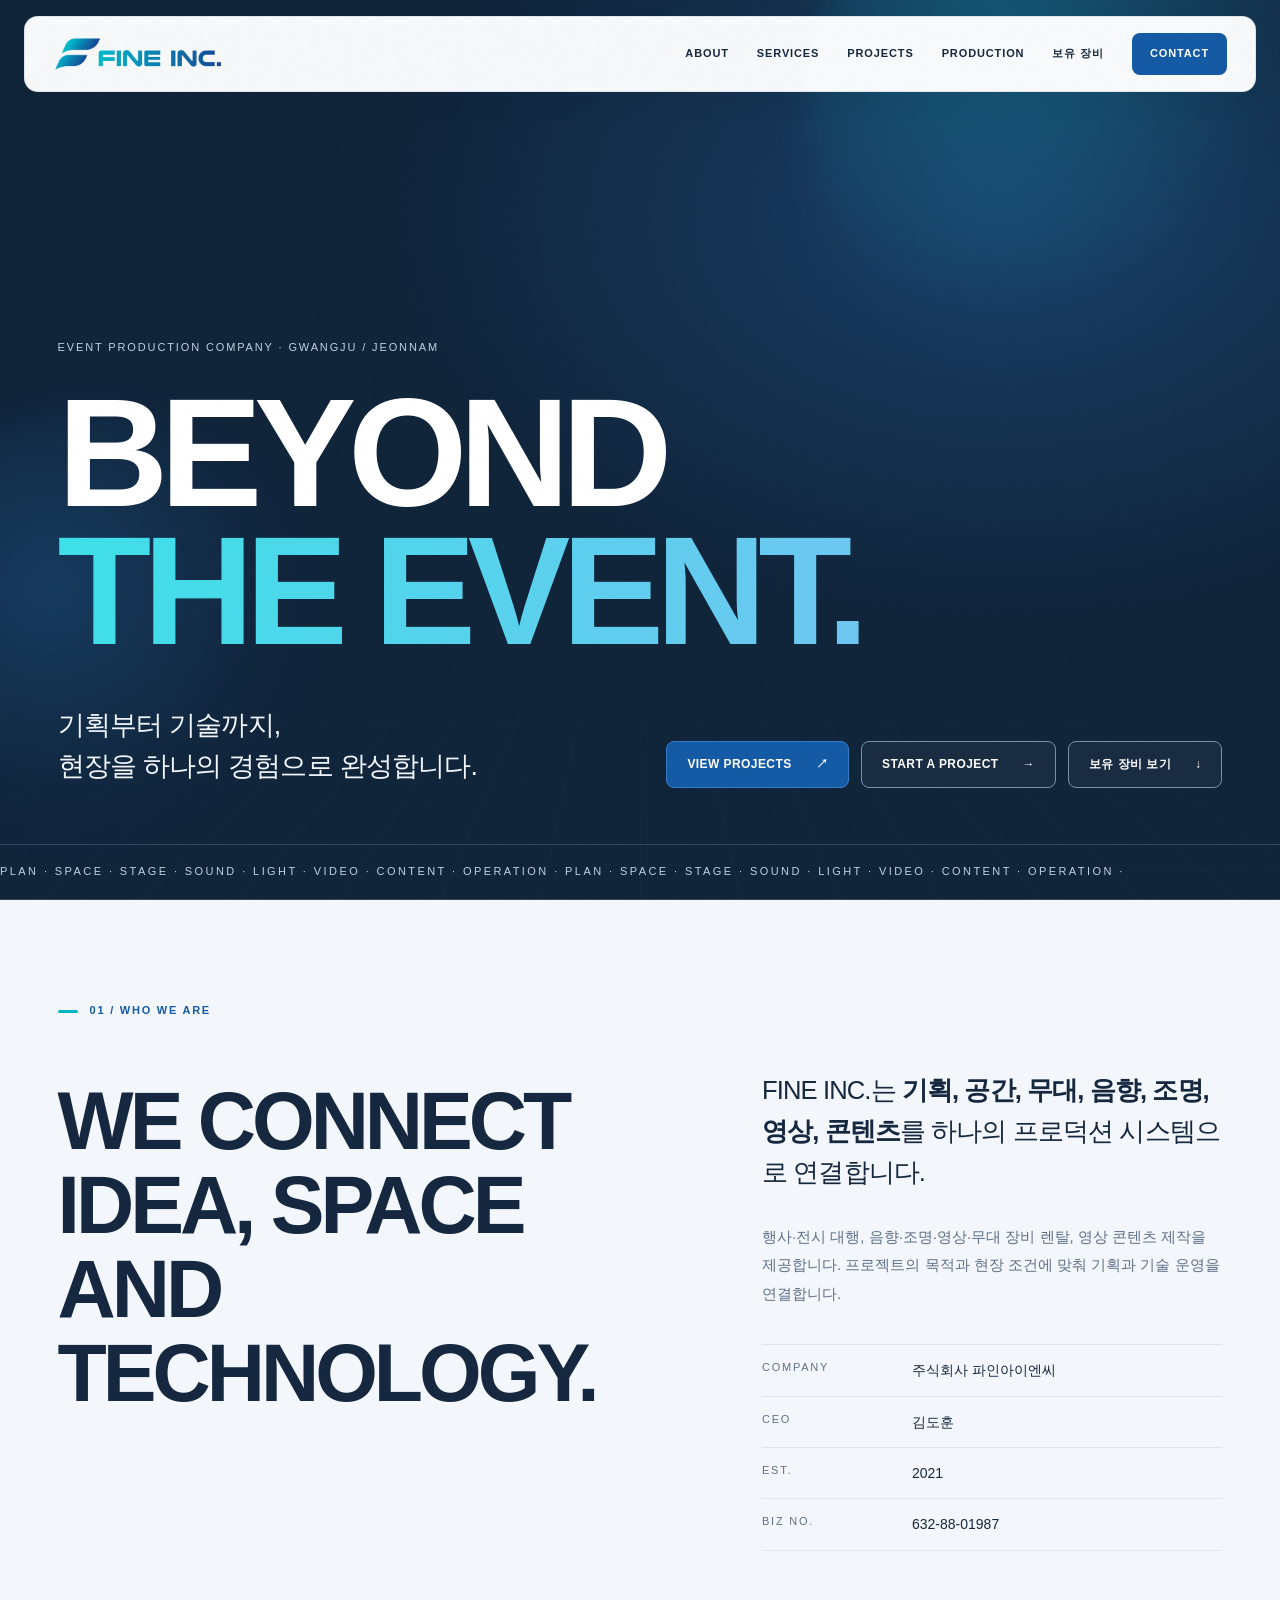
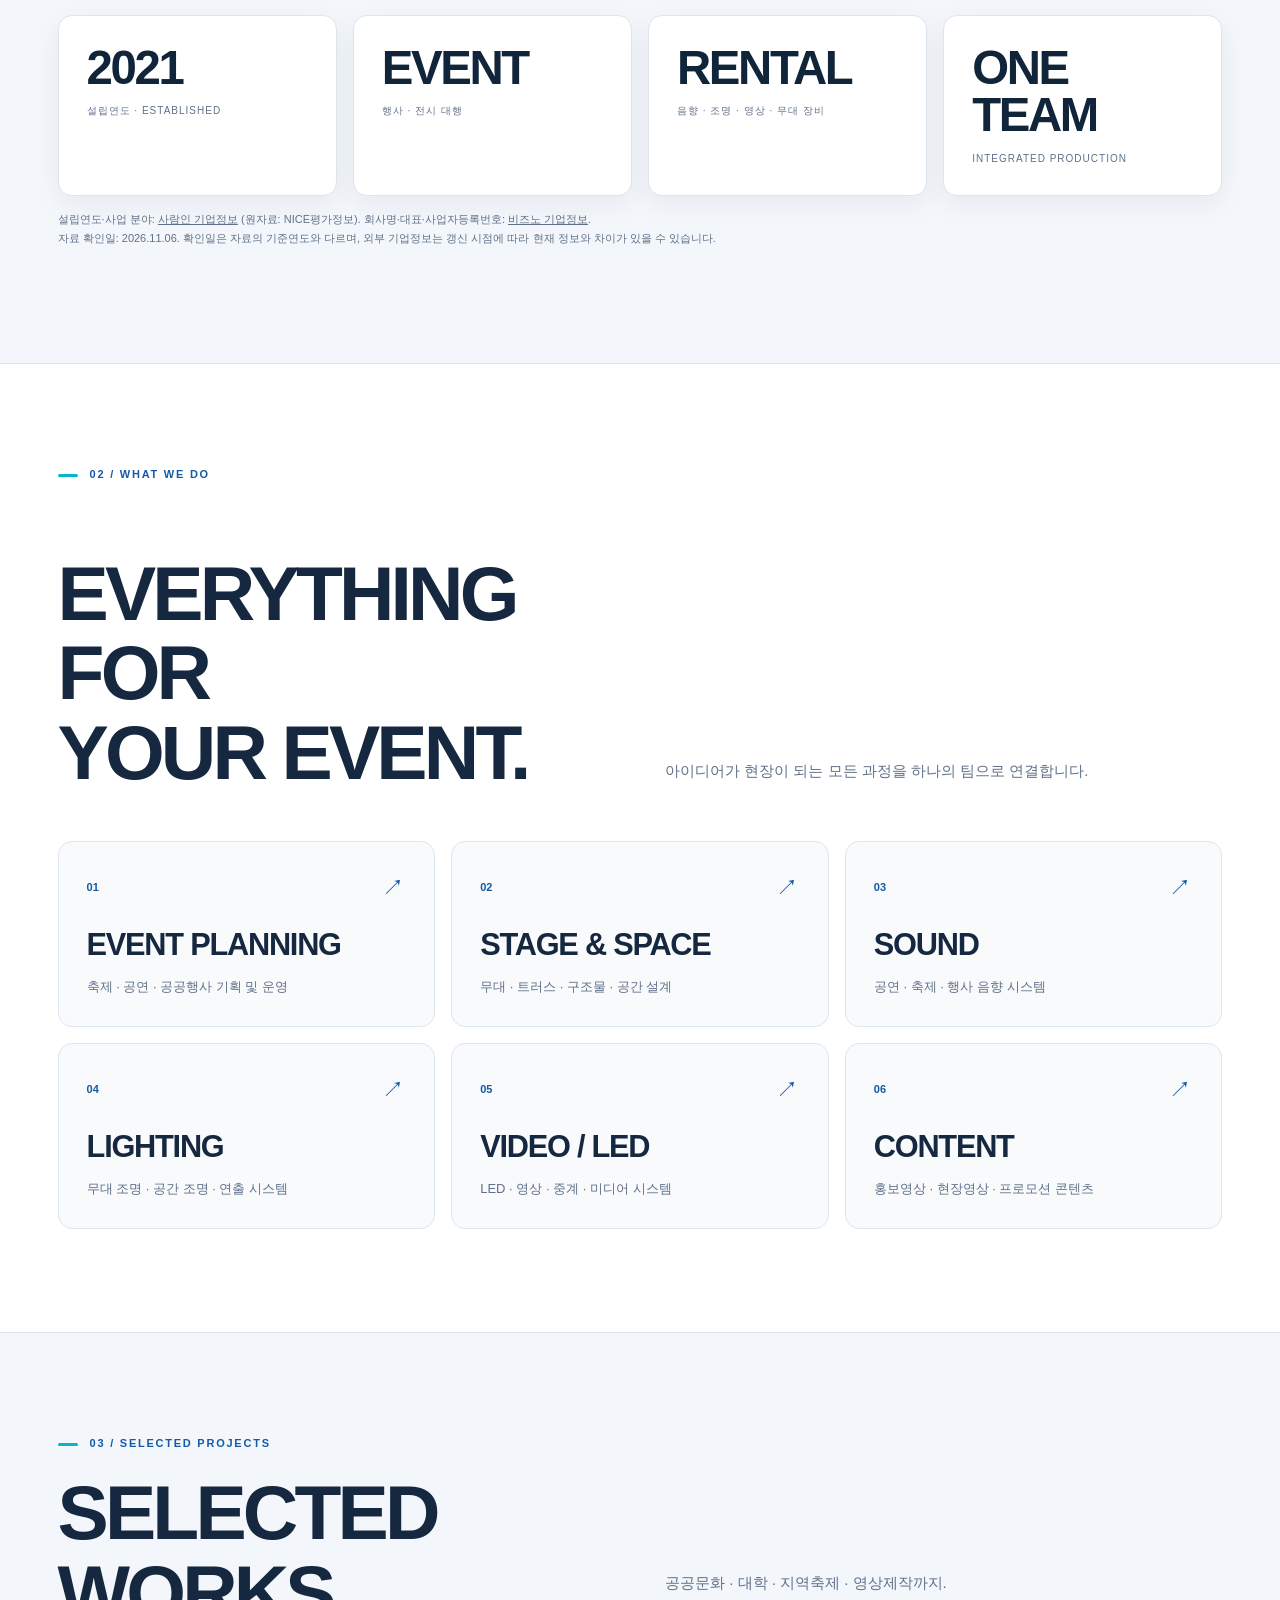
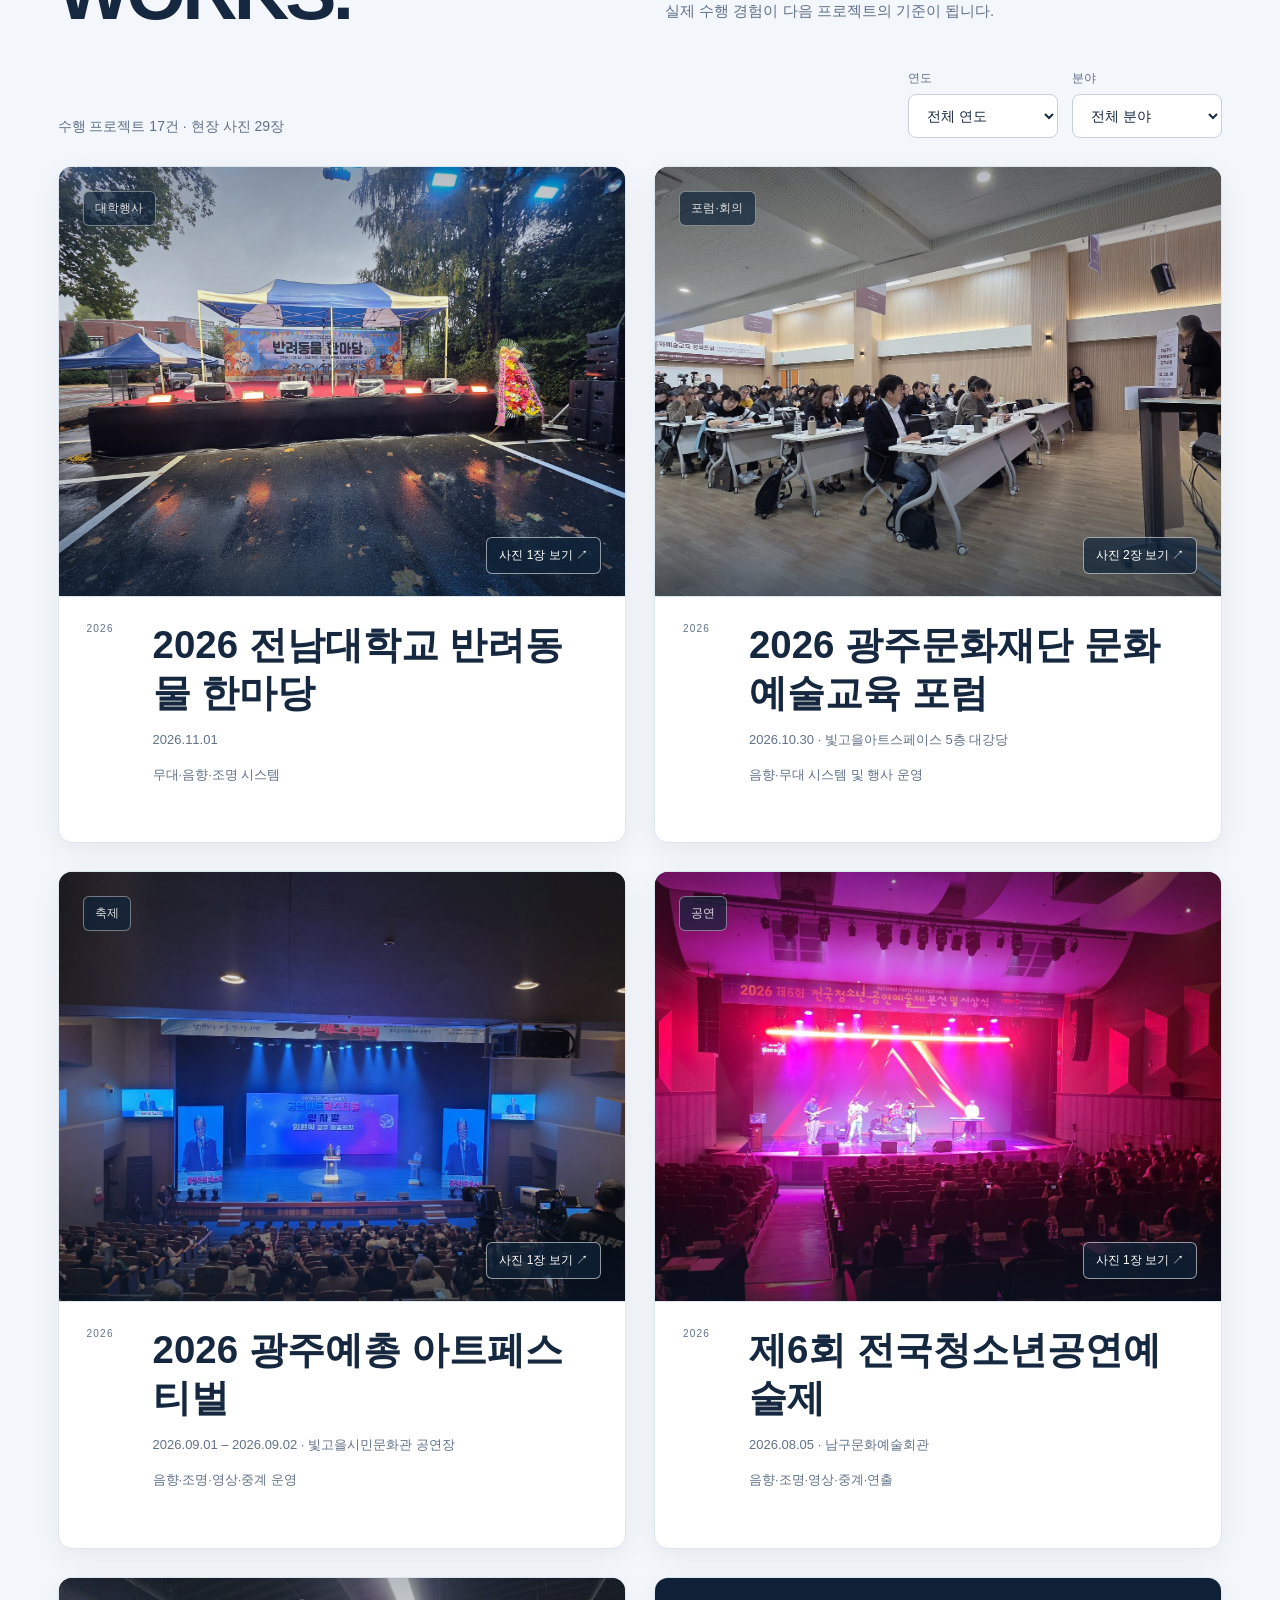
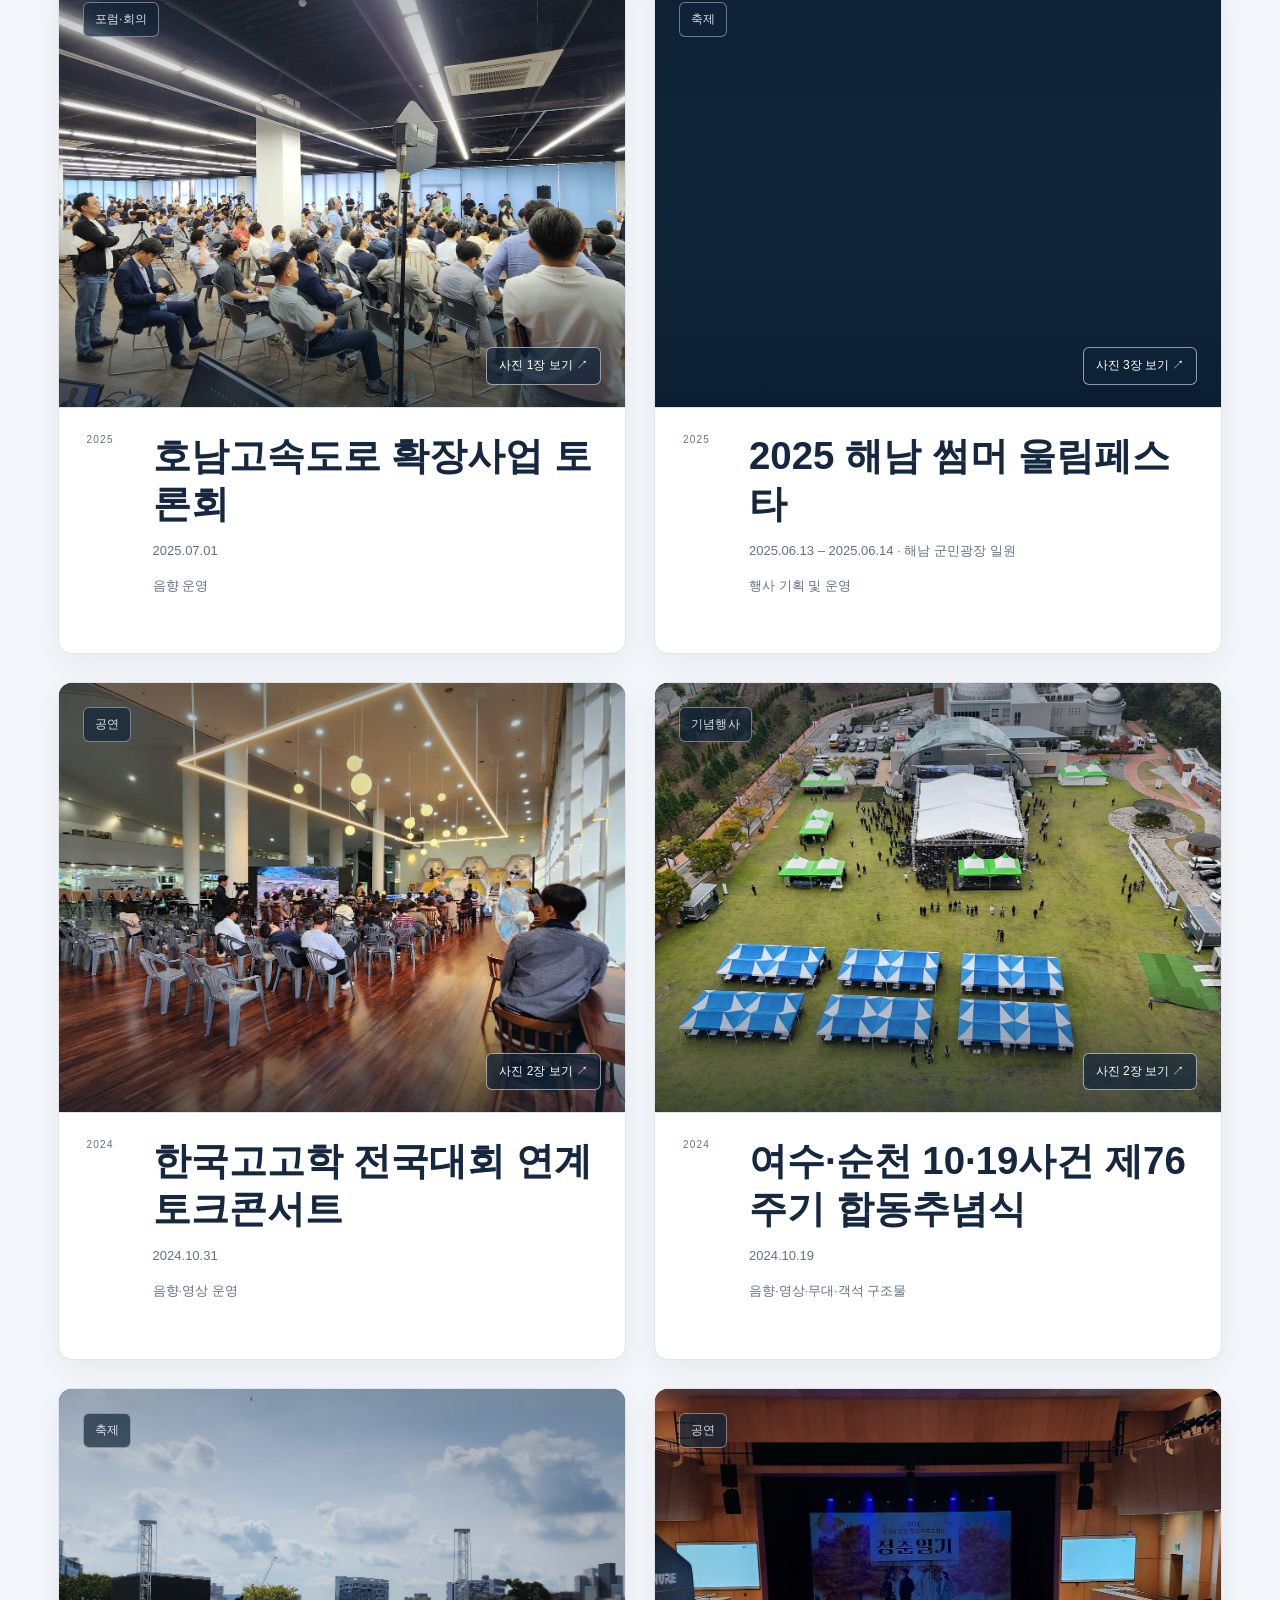
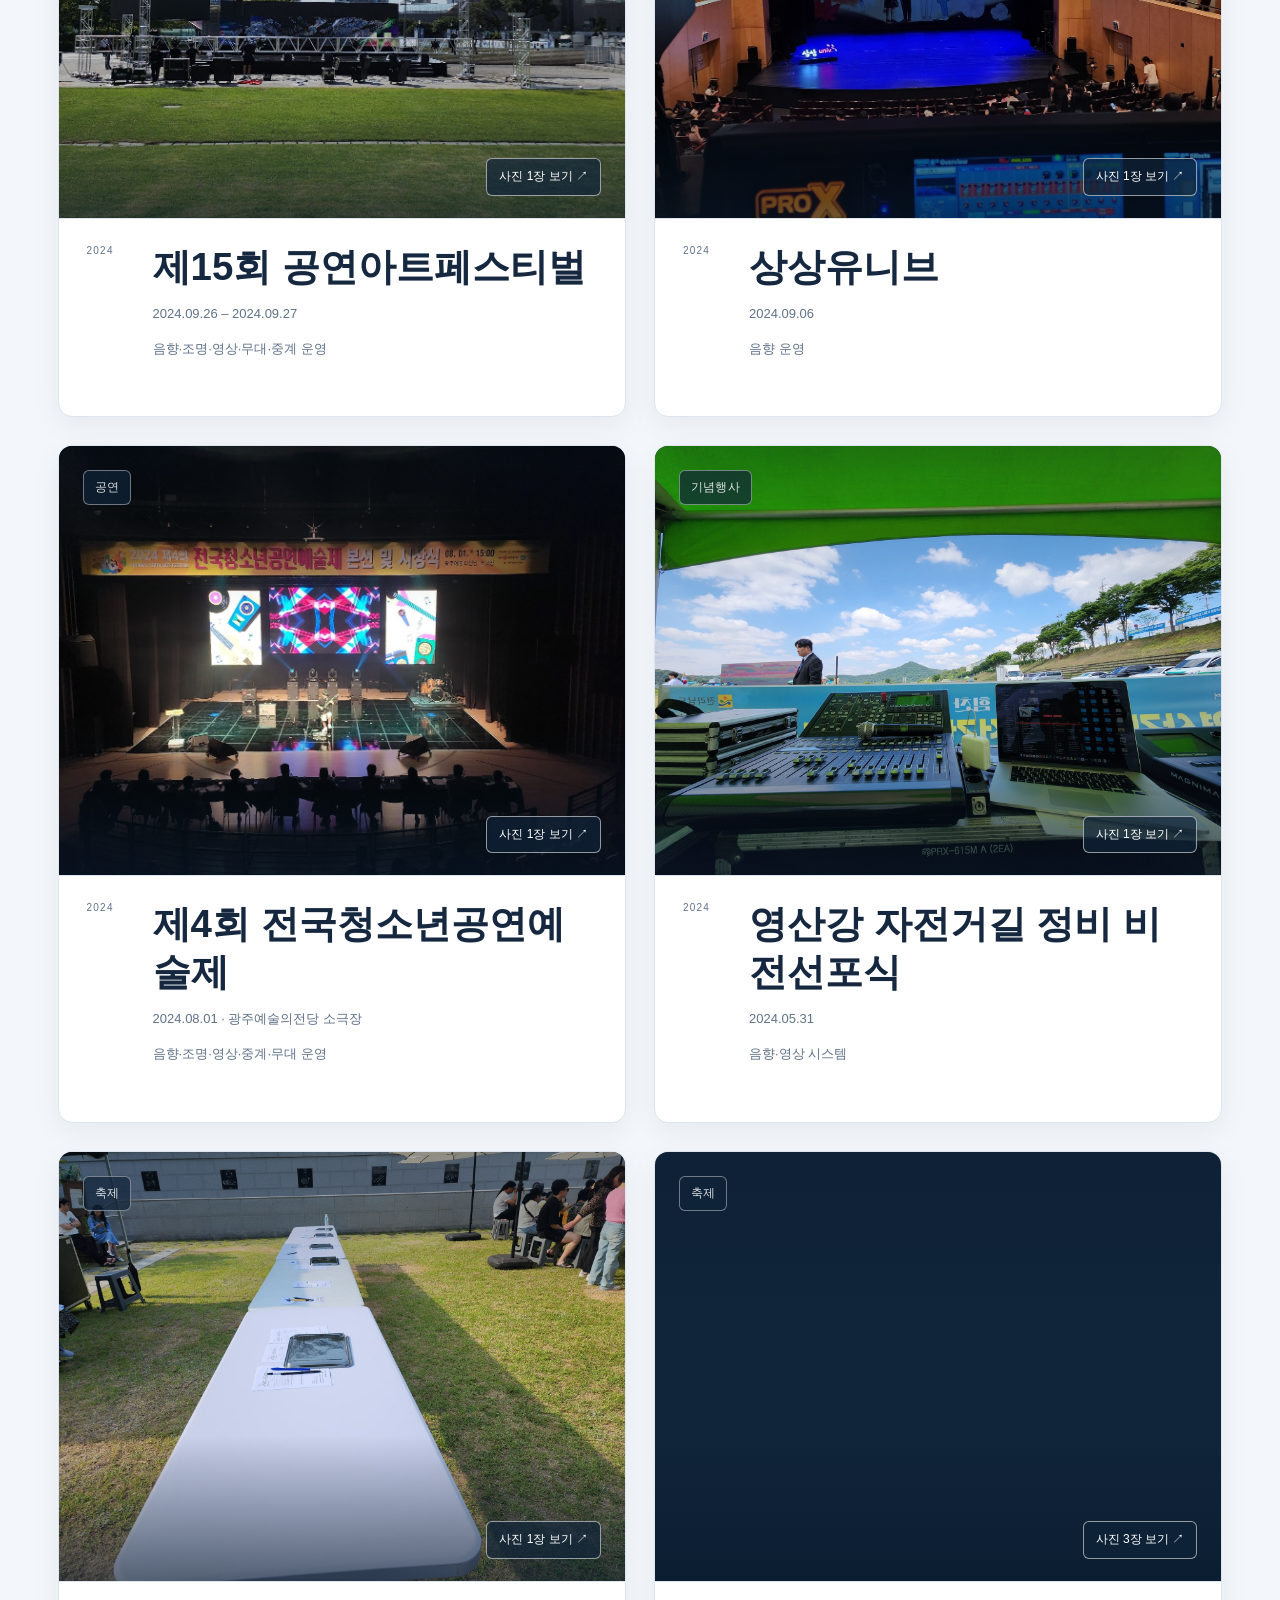
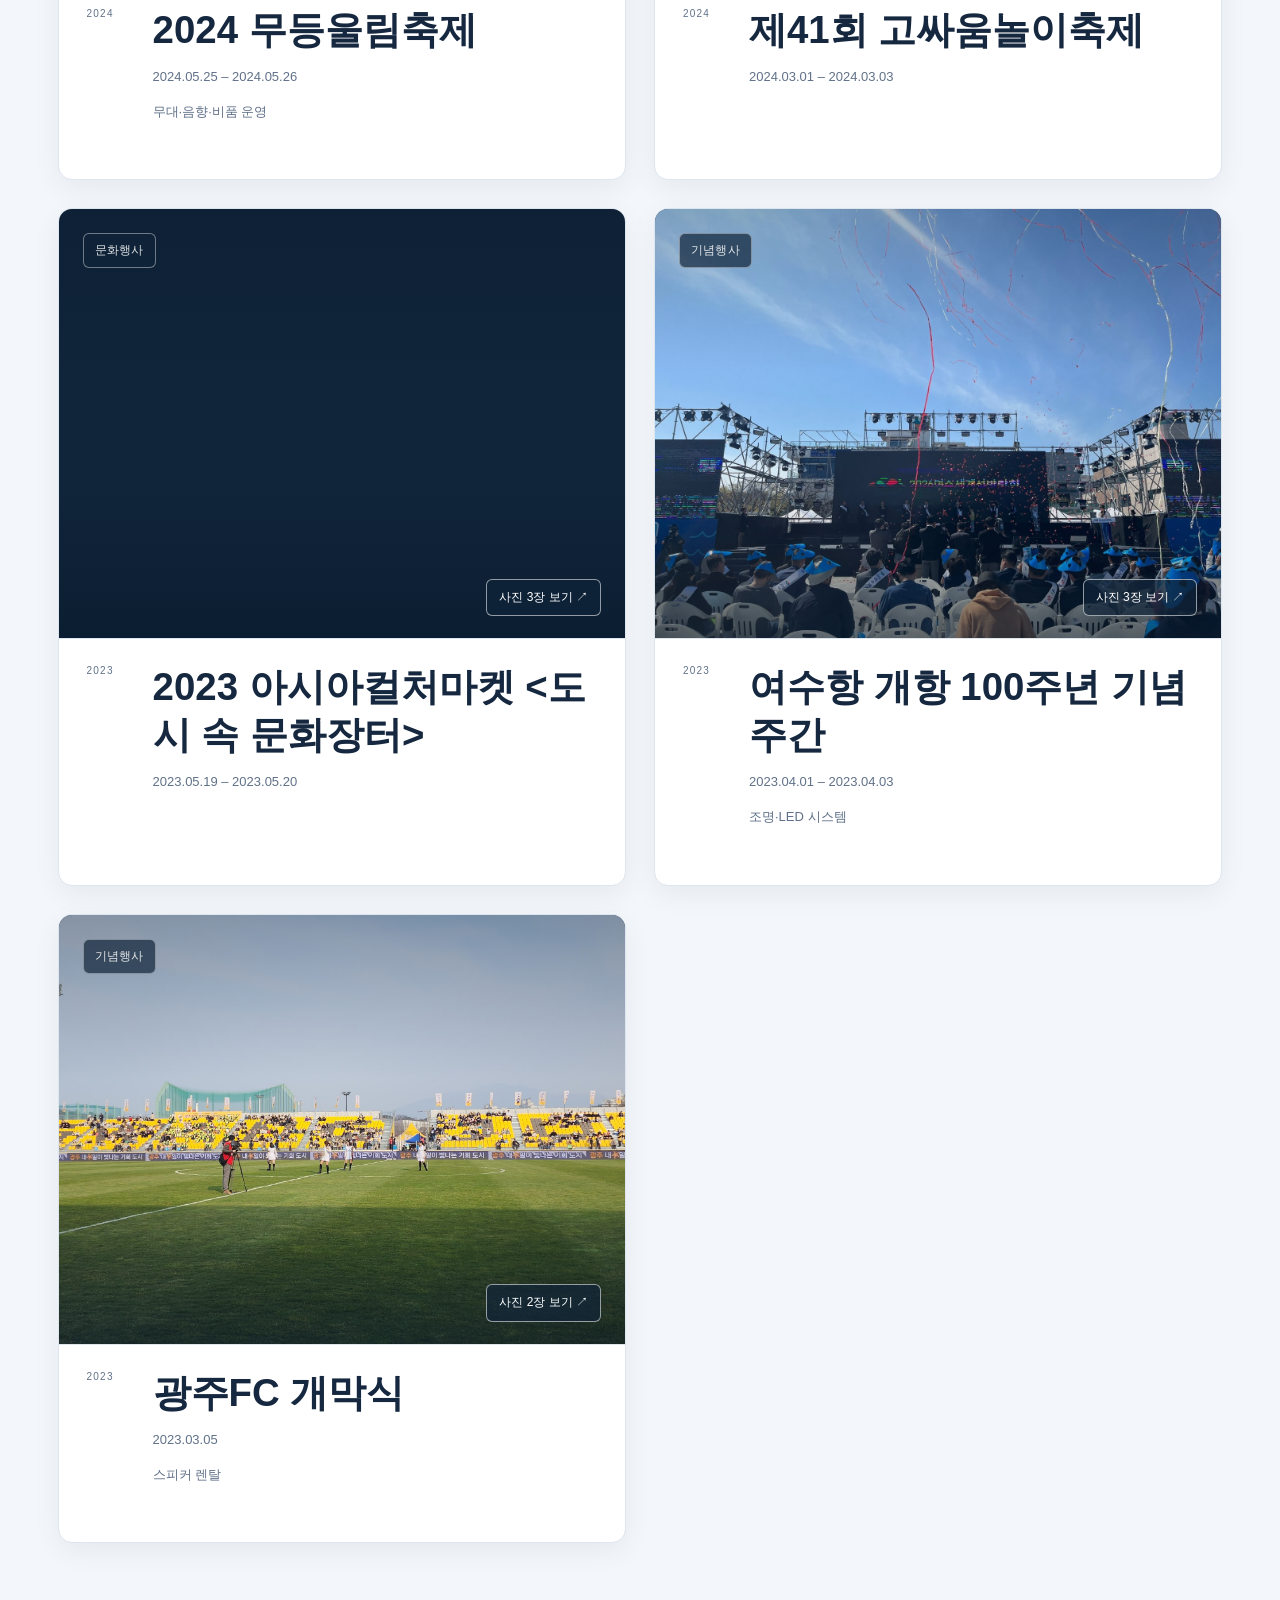
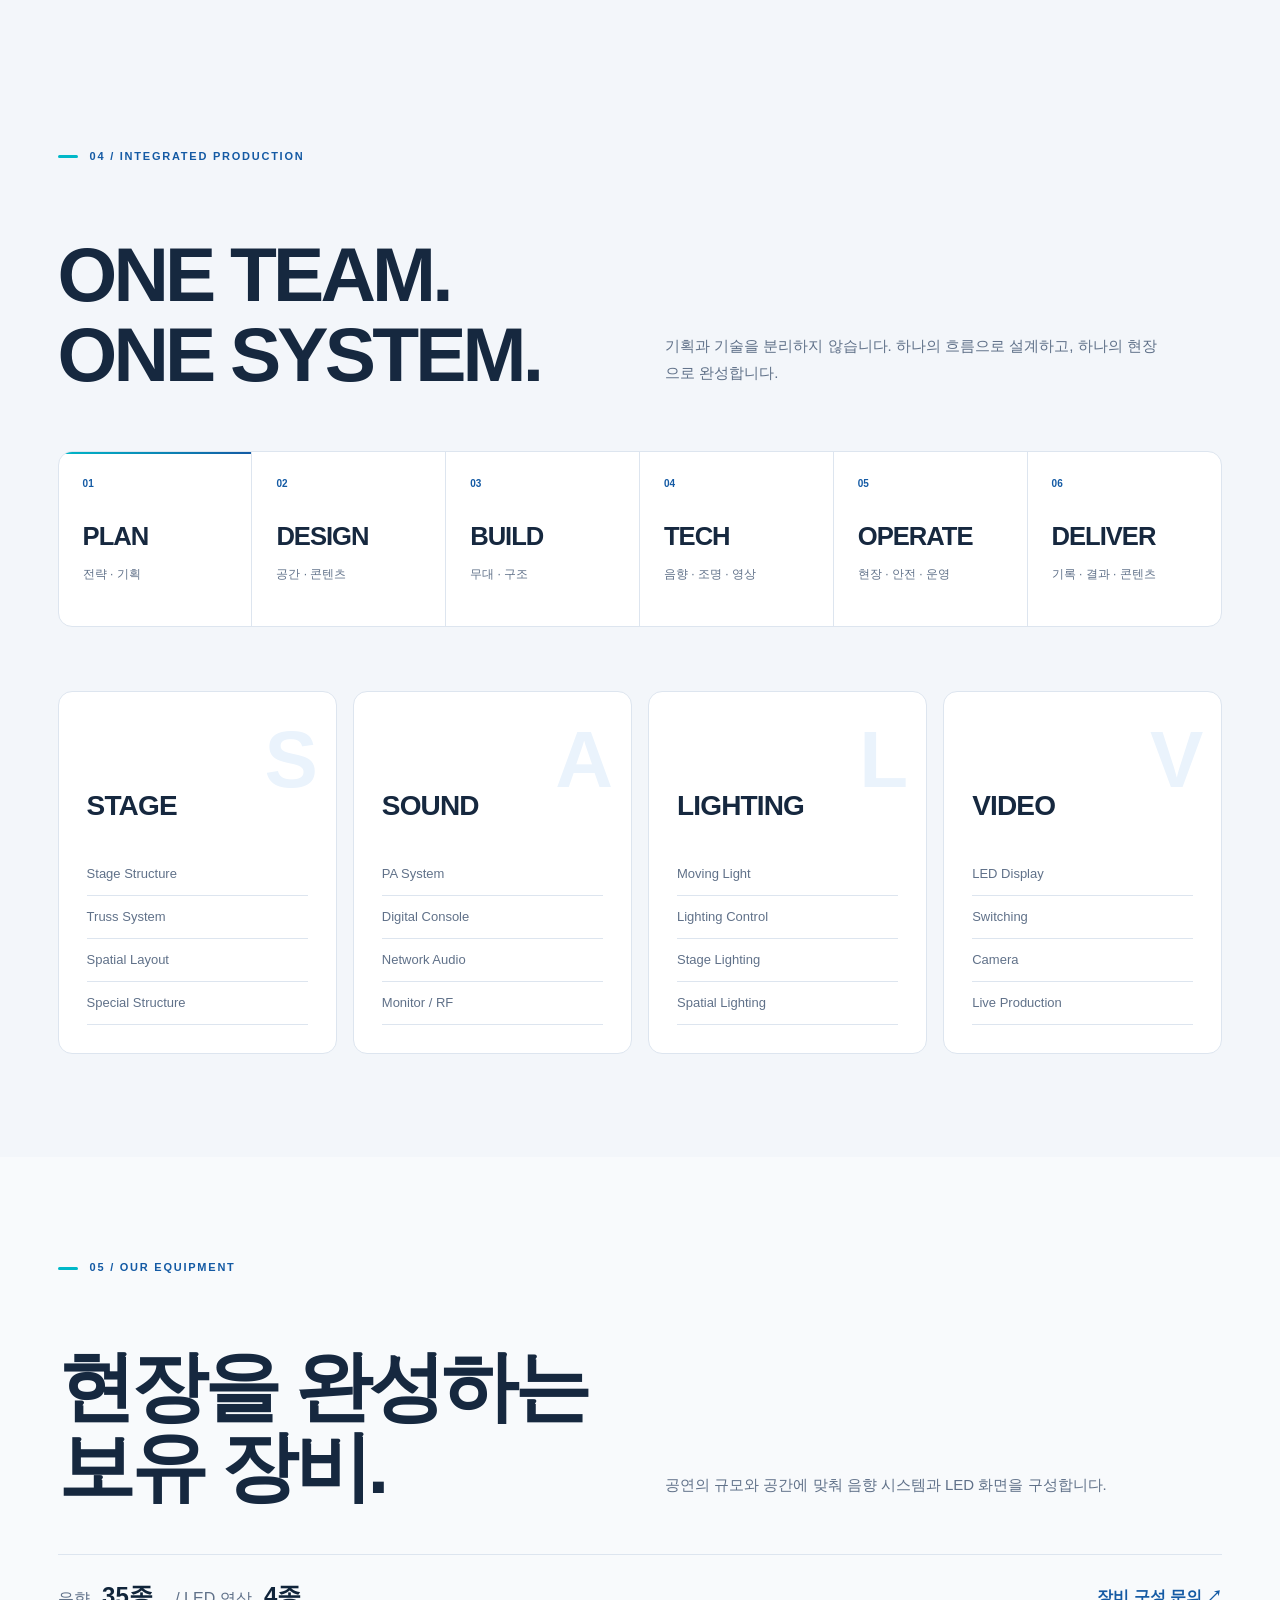
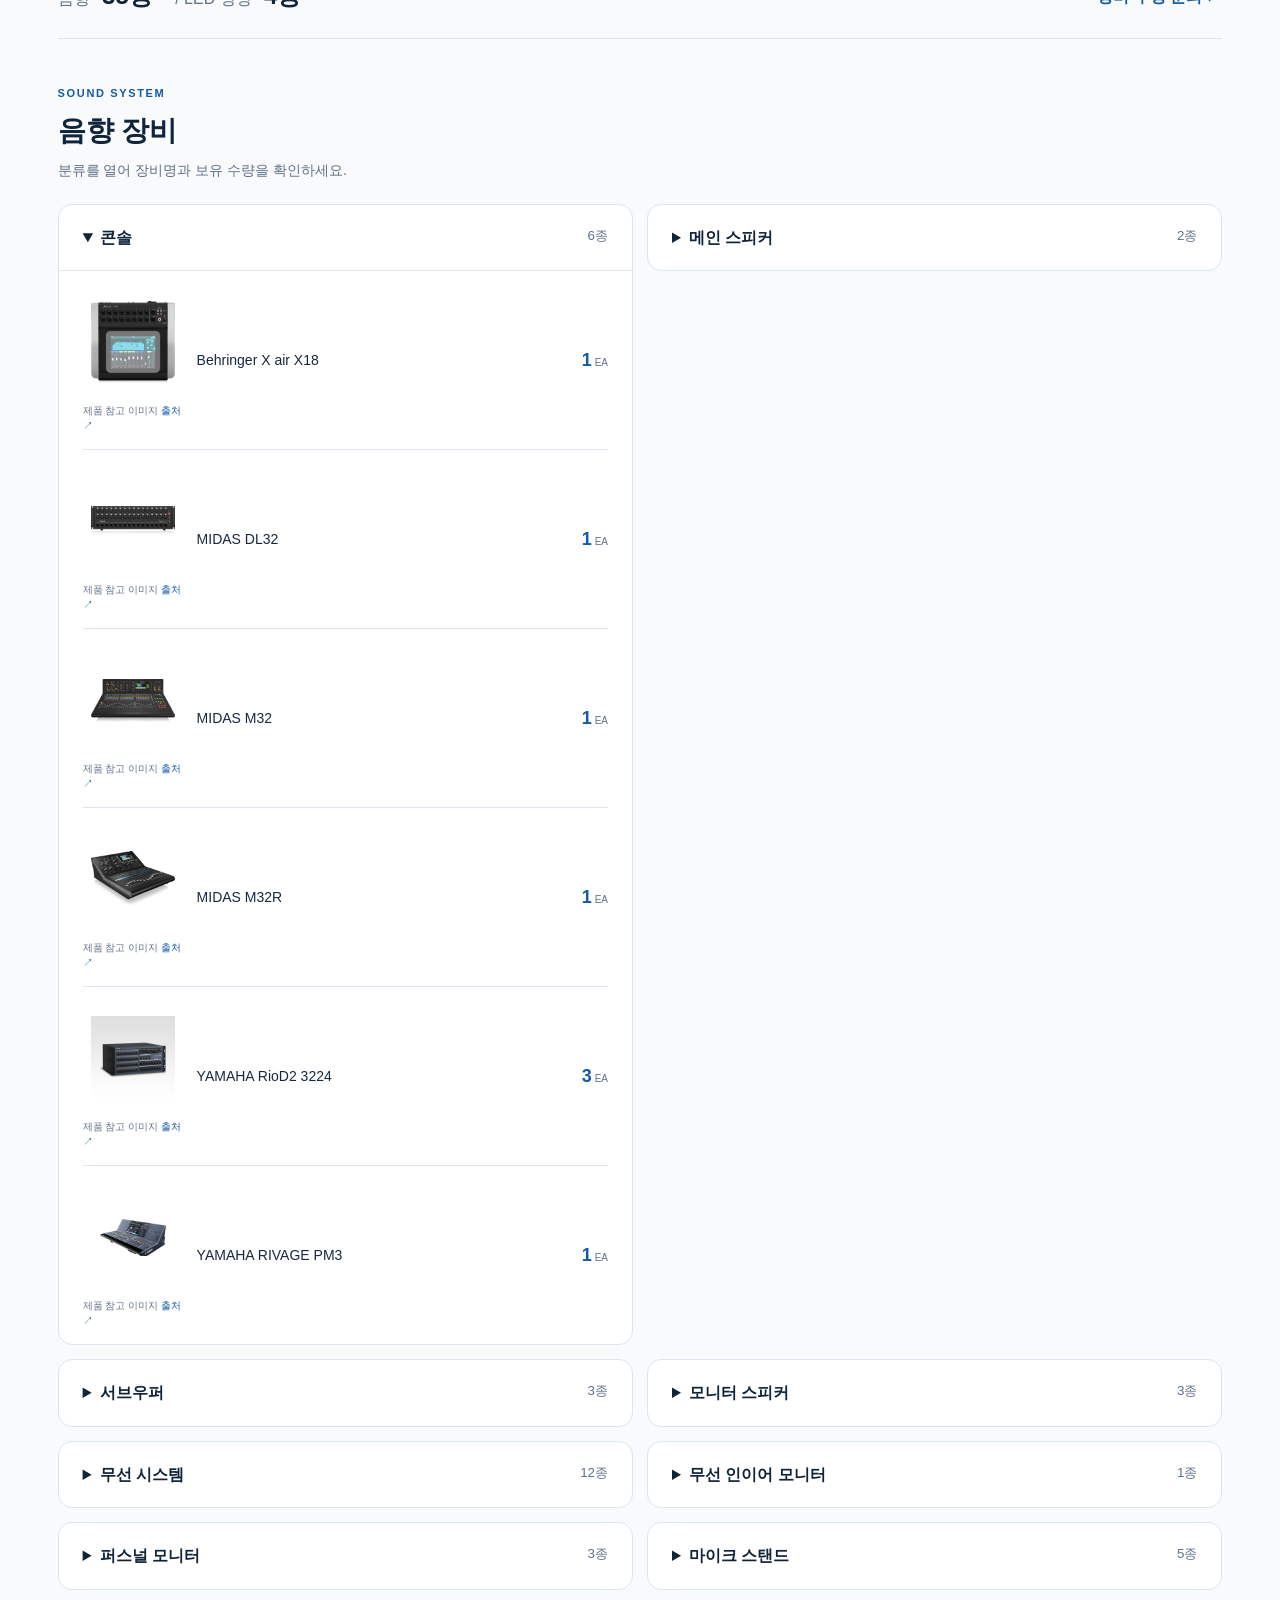
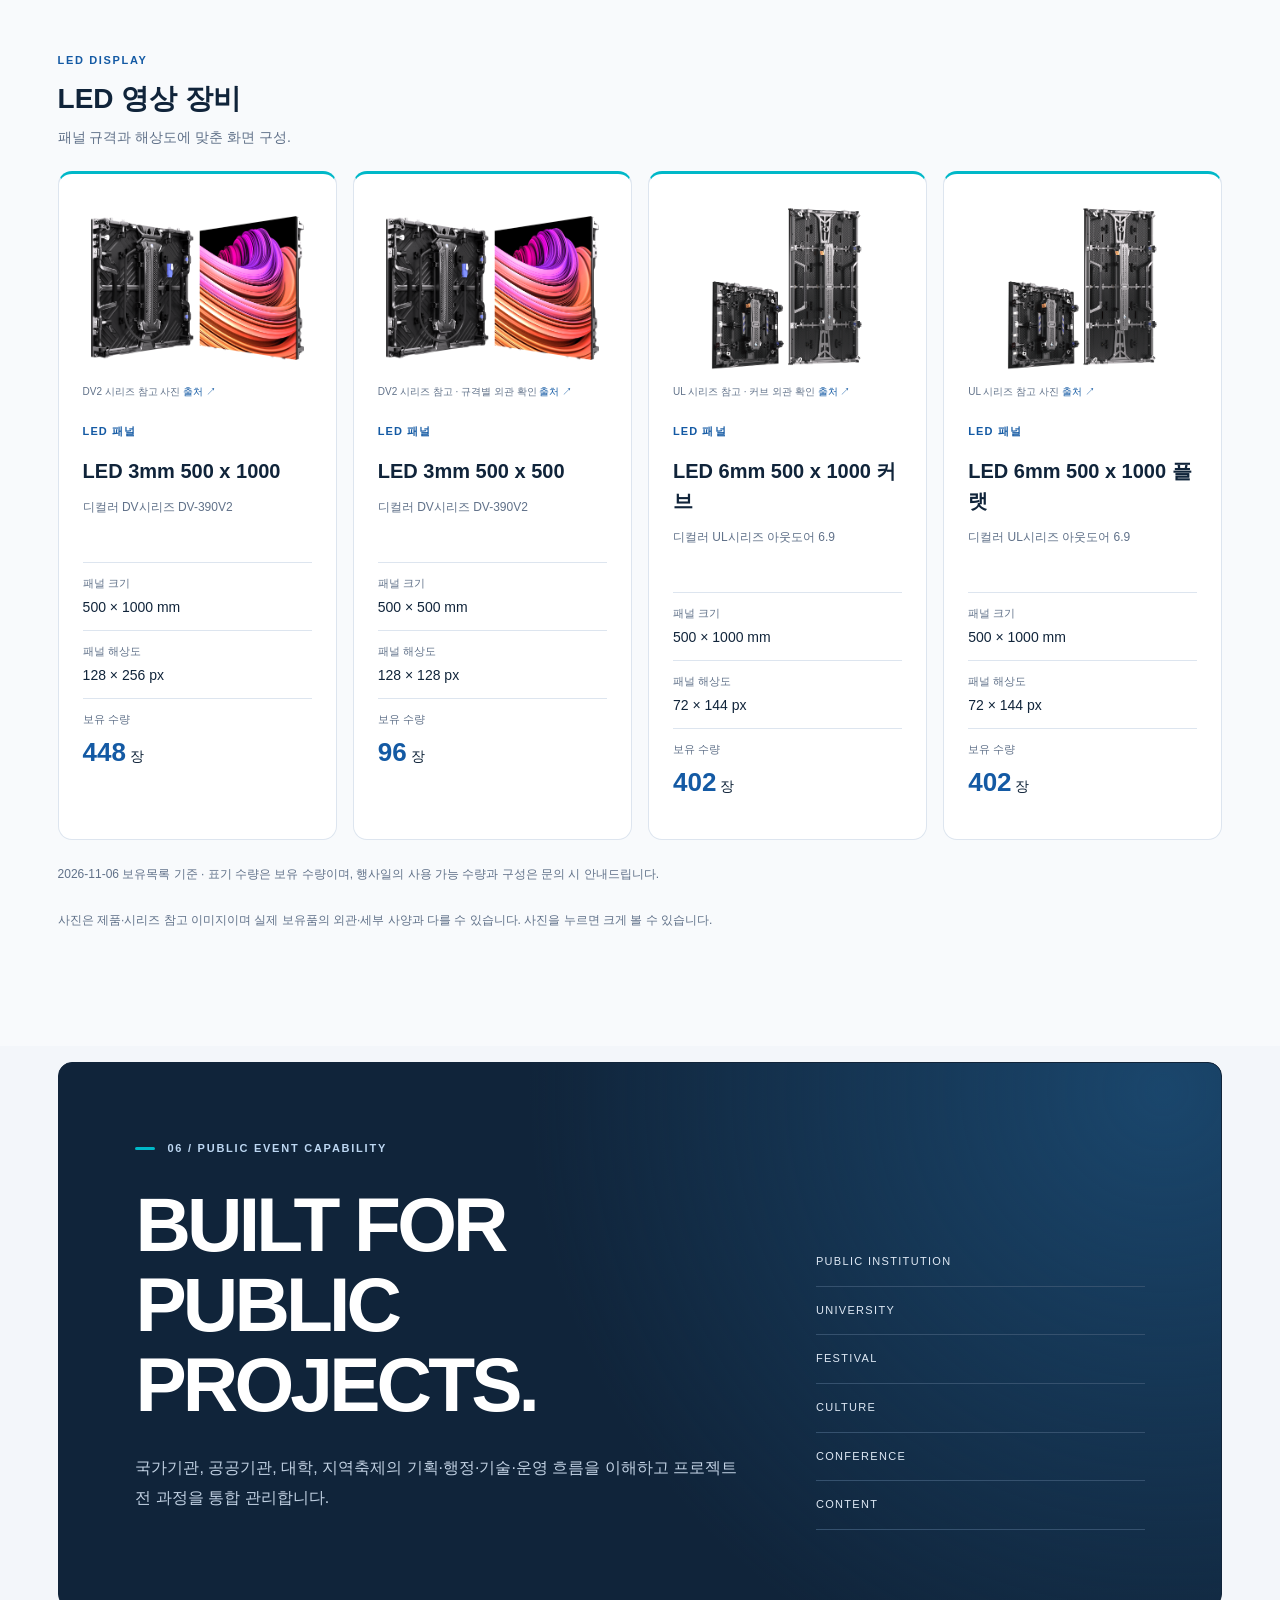
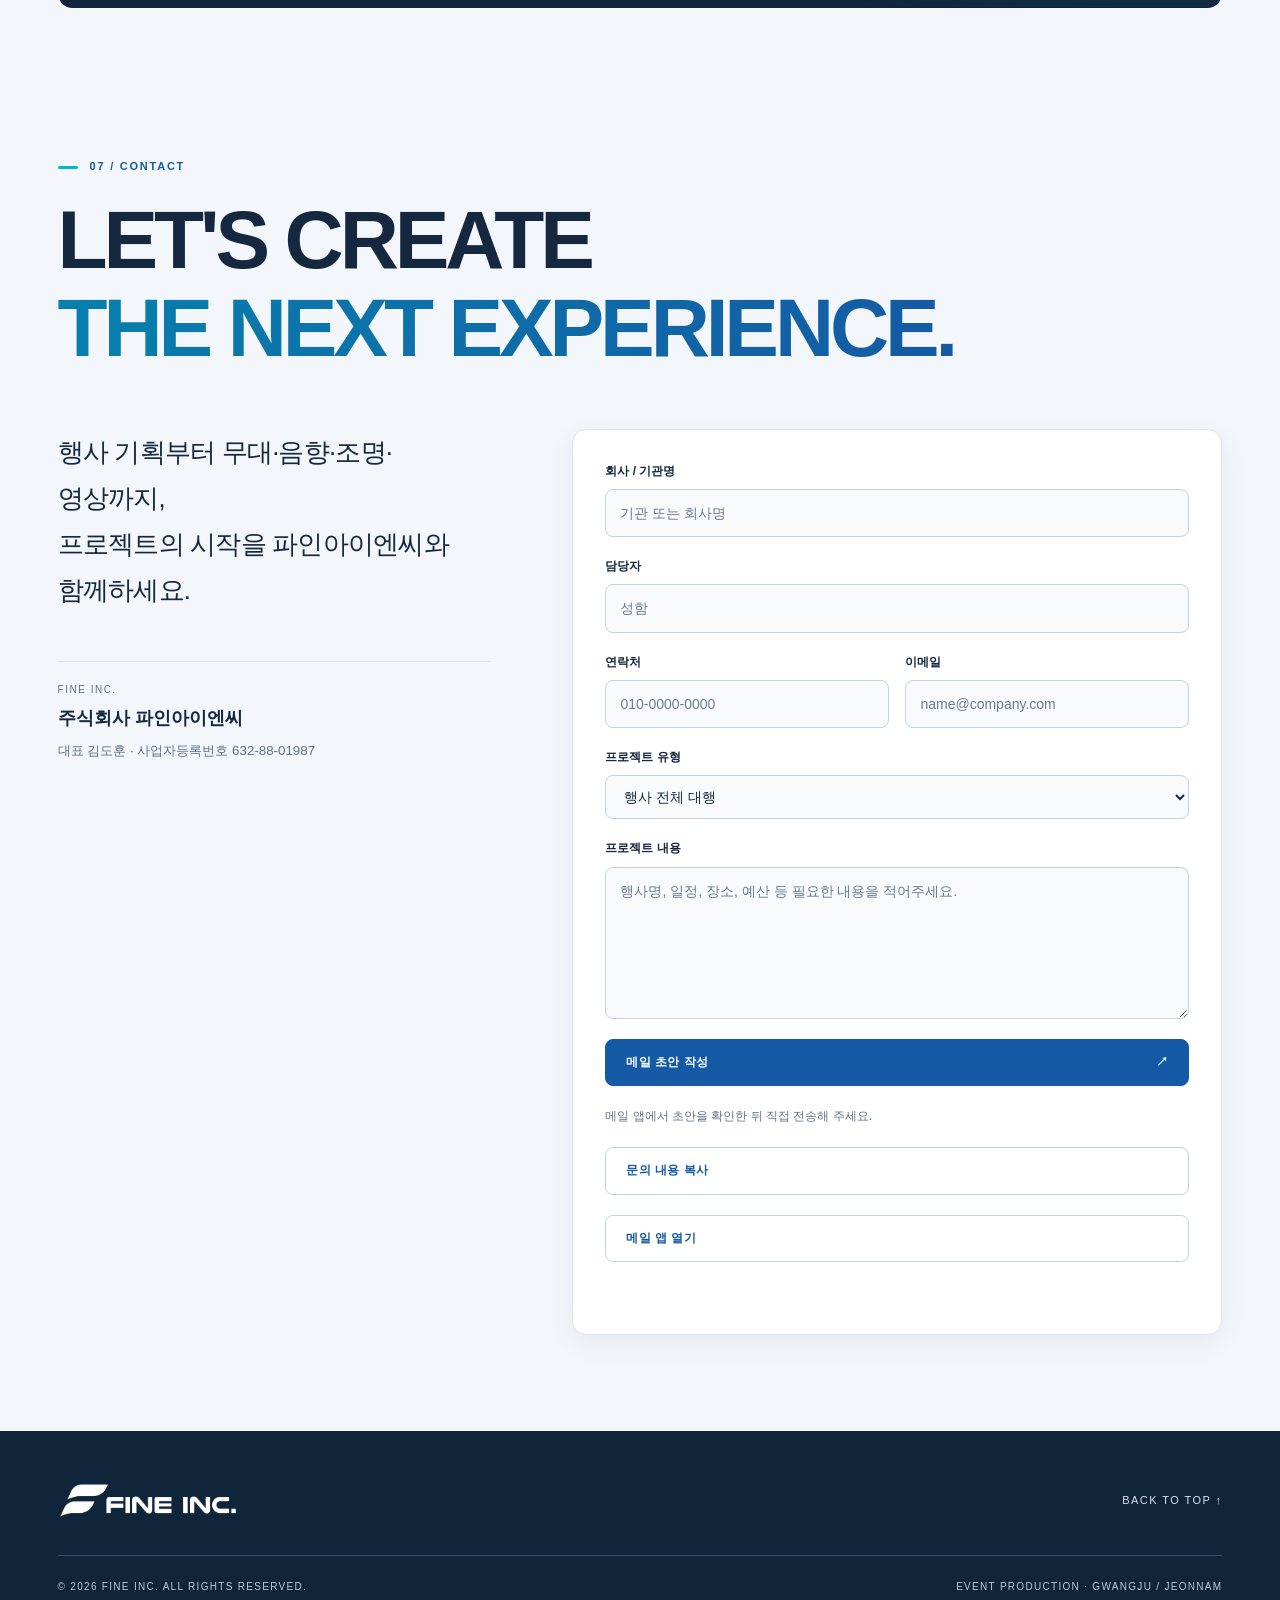
==== commit 5a0670f3: "fix: equipment image aspect ratio and cached layout" ====
--- a/index.html
+++ b/index.html
@@ -40,7 +40,7 @@
   <link rel="stylesheet" href="assets/style.css" />
   <link rel="stylesheet" href="assets/brand-theme.css" />
   <link rel="stylesheet" href="assets/projects.css" />
-  <link rel="stylesheet" href="assets/equipment.css" />
+  <link rel="stylesheet" href="assets/equipment.css?v=20261106-ratio" />
 </head>
 <body>
   <a class="skip-link" href="#mainContent">본문으로 이동</a>
@@ -297,82 +297,82 @@
       <div class="equipment-heading"><span>SOUND SYSTEM</span><h3>음향 장비</h3><p>분류를 열어 장비명과 보유 수량을 확인하세요.</p></div>
       <div class="equipment-audio">
         <details class="equipment-group" open><summary><span>콘솔</span><small>6종</small></summary><ul class="equipment-list">
-          <li><figure class="equipment-photo"><a href="assets/equipment/aud-behringer-x18.webp" target="_blank" rel="noopener" aria-label="Behringer X air X18 참고 이미지 크게 보기"><img src="assets/equipment/aud-behringer-x18.webp" alt="Behringer X air X18 제품 참고 이미지" loading="lazy" decoding="async" width="240" height="180" /></a><figcaption>제품 참고 이미지 <a href="https://www.behringer.com/en/products/0605-AAA" target="_blank" rel="noopener noreferrer">출처 ↗</a></figcaption></figure><span>Behringer X air X18</span><strong>1<small> EA</small></strong></li>
-          <li><figure class="equipment-photo"><a href="assets/equipment/aud-midas-dl32.png" target="_blank" rel="noopener" aria-label="MIDAS DL32 참고 이미지 크게 보기"><img src="assets/equipment/aud-midas-dl32.png" alt="MIDAS DL32 제품 참고 이미지" loading="lazy" decoding="async" width="240" height="180" /></a><figcaption>제품 참고 이미지 <a href="https://www.midasconsoles.com/en/products/0606-acr" target="_blank" rel="noopener noreferrer">출처 ↗</a></figcaption></figure><span>MIDAS DL32</span><strong>1<small> EA</small></strong></li>
-          <li><figure class="equipment-photo"><a href="assets/equipment/aud-midas-m32.png" target="_blank" rel="noopener" aria-label="MIDAS M32 참고 이미지 크게 보기"><img src="assets/equipment/aud-midas-m32.png" alt="MIDAS M32 제품 참고 이미지" loading="lazy" decoding="async" width="240" height="180" /></a><figcaption>제품 참고 이미지 <a href="https://www.midasconsoles.com/en/products/0603-adx" target="_blank" rel="noopener noreferrer">출처 ↗</a></figcaption></figure><span>MIDAS M32</span><strong>1<small> EA</small></strong></li>
-          <li><figure class="equipment-photo"><a href="assets/equipment/aud-midas-m32r.png" target="_blank" rel="noopener" aria-label="MIDAS M32R 참고 이미지 크게 보기"><img src="assets/equipment/aud-midas-m32r.png" alt="MIDAS M32R 제품 참고 이미지" loading="lazy" decoding="async" width="240" height="180" /></a><figcaption>제품 참고 이미지 <a href="https://www.midasconsoles.com/en/products/0603-aef" target="_blank" rel="noopener noreferrer">출처 ↗</a></figcaption></figure><span>MIDAS M32R</span><strong>1<small> EA</small></strong></li>
-          <li><figure class="equipment-photo"><a href="assets/equipment/aud-yamaha-riod2-3224.jpg" target="_blank" rel="noopener" aria-label="YAMAHA RioD2 3224 참고 이미지 크게 보기"><img src="assets/equipment/aud-yamaha-riod2-3224.jpg" alt="YAMAHA RioD2 3224 제품 참고 이미지" loading="lazy" decoding="async" width="240" height="180" /></a><figcaption>제품 참고 이미지 <a href="https://usa.yamaha.com/products/proaudio/interfaces/index.html" target="_blank" rel="noopener noreferrer">출처 ↗</a></figcaption></figure><span>YAMAHA RioD2 3224</span><strong>3<small> EA</small></strong></li>
-          <li><figure class="equipment-photo"><a href="assets/equipment/aud-yamaha-pm3.png" target="_blank" rel="noopener" aria-label="YAMAHA RIVAGE PM3 참고 이미지 크게 보기"><img src="assets/equipment/aud-yamaha-pm3.png" alt="YAMAHA RIVAGE PM3 제품 참고 이미지" loading="lazy" decoding="async" width="240" height="180" /></a><figcaption>제품 참고 이미지 <a href="https://usa.yamaha.com/products/proaudio/mixers/rivage_pm/index.html" target="_blank" rel="noopener noreferrer">출처 ↗</a></figcaption></figure><span>YAMAHA RIVAGE PM3</span><strong>1<small> EA</small></strong></li>
+          <li class="equipment-item has-photo"><figure class="equipment-photo"><a href="assets/equipment/aud-behringer-x18.webp" target="_blank" rel="noopener" aria-label="Behringer X air X18 참고 이미지 크게 보기"><img src="assets/equipment/aud-behringer-x18.webp" alt="Behringer X air X18 제품 참고 이미지" loading="lazy" decoding="async" width="3441" height="3357" /></a><figcaption>제품 참고 이미지 <a href="https://www.behringer.com/en/products/0605-AAA" target="_blank" rel="noopener noreferrer">출처 ↗</a></figcaption></figure><span>Behringer X air X18</span><strong>1<small> EA</small></strong></li>
+          <li class="equipment-item has-photo"><figure class="equipment-photo"><a href="assets/equipment/aud-midas-dl32.png" target="_blank" rel="noopener" aria-label="MIDAS DL32 참고 이미지 크게 보기"><img src="assets/equipment/aud-midas-dl32.png" alt="MIDAS DL32 제품 참고 이미지" loading="lazy" decoding="async" width="2000" height="712" /></a><figcaption>제품 참고 이미지 <a href="https://www.midasconsoles.com/en/products/0606-acr" target="_blank" rel="noopener noreferrer">출처 ↗</a></figcaption></figure><span>MIDAS DL32</span><strong>1<small> EA</small></strong></li>
+          <li class="equipment-item has-photo"><figure class="equipment-photo"><a href="assets/equipment/aud-midas-m32.png" target="_blank" rel="noopener" aria-label="MIDAS M32 참고 이미지 크게 보기"><img src="assets/equipment/aud-midas-m32.png" alt="MIDAS M32 제품 참고 이미지" loading="lazy" decoding="async" width="2000" height="1030" /></a><figcaption>제품 참고 이미지 <a href="https://www.midasconsoles.com/en/products/0603-adx" target="_blank" rel="noopener noreferrer">출처 ↗</a></figcaption></figure><span>MIDAS M32</span><strong>1<small> EA</small></strong></li>
+          <li class="equipment-item has-photo"><figure class="equipment-photo"><a href="assets/equipment/aud-midas-m32r.png" target="_blank" rel="noopener" aria-label="MIDAS M32R 참고 이미지 크게 보기"><img src="assets/equipment/aud-midas-m32r.png" alt="MIDAS M32R 제품 참고 이미지" loading="lazy" decoding="async" width="2000" height="1340" /></a><figcaption>제품 참고 이미지 <a href="https://www.midasconsoles.com/en/products/0603-aef" target="_blank" rel="noopener noreferrer">출처 ↗</a></figcaption></figure><span>MIDAS M32R</span><strong>1<small> EA</small></strong></li>
+          <li class="equipment-item has-photo"><figure class="equipment-photo"><a href="assets/equipment/aud-yamaha-riod2-3224.jpg" target="_blank" rel="noopener" aria-label="YAMAHA RioD2 3224 참고 이미지 크게 보기"><img src="assets/equipment/aud-yamaha-riod2-3224.jpg" alt="YAMAHA RioD2 3224 제품 참고 이미지" loading="lazy" decoding="async" width="396" height="396" /></a><figcaption>제품 참고 이미지 <a href="https://usa.yamaha.com/products/proaudio/interfaces/index.html" target="_blank" rel="noopener noreferrer">출처 ↗</a></figcaption></figure><span>YAMAHA RioD2 3224</span><strong>3<small> EA</small></strong></li>
+          <li class="equipment-item has-photo"><figure class="equipment-photo"><a href="assets/equipment/aud-yamaha-pm3.png" target="_blank" rel="noopener" aria-label="YAMAHA RIVAGE PM3 참고 이미지 크게 보기"><img src="assets/equipment/aud-yamaha-pm3.png" alt="YAMAHA RIVAGE PM3 제품 참고 이미지" loading="lazy" decoding="async" width="250" height="110" /></a><figcaption>제품 참고 이미지 <a href="https://usa.yamaha.com/products/proaudio/mixers/rivage_pm/index.html" target="_blank" rel="noopener noreferrer">출처 ↗</a></figcaption></figure><span>YAMAHA RIVAGE PM3</span><strong>1<small> EA</small></strong></li>
         </ul></details>
         <details class="equipment-group"><summary><span>메인 스피커</span><small>2종</small></summary><ul class="equipment-list">
-          <li><figure class="equipment-photo"><a href="assets/equipment/aud-e835.jpg" target="_blank" rel="noopener" aria-label="HK audio Elements E-835 참고 이미지 크게 보기"><img src="assets/equipment/aud-e835.jpg" alt="HK audio Elements E-835 제품 참고 이미지" loading="lazy" decoding="async" width="240" height="180" /></a><figcaption>제품 참고 이미지 <a href="https://hkaudio.com/products/elements-e835/" target="_blank" rel="noopener noreferrer">출처 ↗</a></figcaption></figure><span>HK audio Elements E-835</span><strong>12<small> EA</small></strong></li>
-          <li><figure class="equipment-photo"><a href="assets/equipment/aud-910.png" target="_blank" rel="noopener" aria-label="JBL SRX910LA 참고 이미지 크게 보기"><img src="assets/equipment/aud-910.png" alt="JBL SRX910LA 제품 참고 이미지" loading="lazy" decoding="async" width="240" height="180" /></a><figcaption>제품 참고 이미지 <a href="https://jblpro.com/en-US/products/srx910la" target="_blank" rel="noopener noreferrer">출처 ↗</a></figcaption></figure><span>JBL SRX910LA</span><strong>16<small> EA</small></strong></li>
+          <li class="equipment-item has-photo"><figure class="equipment-photo"><a href="assets/equipment/aud-e835.jpg" target="_blank" rel="noopener" aria-label="HK audio Elements E-835 참고 이미지 크게 보기"><img src="assets/equipment/aud-e835.jpg" alt="HK audio Elements E-835 제품 참고 이미지" loading="lazy" decoding="async" width="117" height="550" /></a><figcaption>제품 참고 이미지 <a href="https://hkaudio.com/products/elements-e835/" target="_blank" rel="noopener noreferrer">출처 ↗</a></figcaption></figure><span>HK audio Elements E-835</span><strong>12<small> EA</small></strong></li>
+          <li class="equipment-item has-photo"><figure class="equipment-photo"><a href="assets/equipment/aud-910.png" target="_blank" rel="noopener" aria-label="JBL SRX910LA 참고 이미지 크게 보기"><img src="assets/equipment/aud-910.png" alt="JBL SRX910LA 제품 참고 이미지" loading="lazy" decoding="async" width="240" height="160" /></a><figcaption>제품 참고 이미지 <a href="https://jblpro.com/en-US/products/srx910la" target="_blank" rel="noopener noreferrer">출처 ↗</a></figcaption></figure><span>JBL SRX910LA</span><strong>16<small> EA</small></strong></li>
         </ul></details>
         <details class="equipment-group"><summary><span>서브우퍼</span><small>3종</small></summary><ul class="equipment-list">
-          <li><figure class="equipment-photo"><a href="assets/equipment/aud-e210-sub.jpg" target="_blank" rel="noopener" aria-label="HK audio Elements E-210 SUB 참고 이미지 크게 보기"><img src="assets/equipment/aud-e210-sub.jpg" alt="HK audio Elements E-210 SUB 제품 참고 이미지" loading="lazy" decoding="async" width="240" height="180" /></a><figcaption>제품 참고 이미지 <a href="https://www.guitarcenter.com/HK-AUDIO/E210-AS-Sub-1500000260763.gc" target="_blank" rel="noopener noreferrer">출처 ↗</a></figcaption></figure><span>HK audio Elements E-210 SUB</span><strong>4<small> EA</small></strong></li>
-          <li><figure class="equipment-photo"><a href="assets/equipment/aud-e1200-sub.jpg" target="_blank" rel="noopener" aria-label="HK audio Elements L SUB 1200 참고 이미지 크게 보기"><img src="assets/equipment/aud-e1200-sub.jpg" alt="HK audio Elements L SUB 1200 제품 참고 이미지" loading="lazy" decoding="async" width="240" height="180" /></a><figcaption>제품 참고 이미지 <a href="https://hkaudio.com/products/linear-sub-1200/" target="_blank" rel="noopener noreferrer">출처 ↗</a></figcaption></figure><span>HK audio Elements L SUB 1200</span><strong>4<small> EA</small></strong></li>
-          <li><figure class="equipment-photo"><a href="assets/equipment/aud-928.png" target="_blank" rel="noopener" aria-label="JBL SRX928S 참고 이미지 크게 보기"><img src="assets/equipment/aud-928.png" alt="JBL SRX928S 제품 참고 이미지" loading="lazy" decoding="async" width="240" height="180" /></a><figcaption>제품 참고 이미지 <a href="https://jblpro.com/en-US/products/srx928s/1000" target="_blank" rel="noopener noreferrer">출처 ↗</a></figcaption></figure><span>JBL SRX928S</span><strong>8<small> EA</small></strong></li>
+          <li class="equipment-item has-photo"><figure class="equipment-photo"><a href="assets/equipment/aud-e210-sub.jpg" target="_blank" rel="noopener" aria-label="HK audio Elements E-210 SUB 참고 이미지 크게 보기"><img src="assets/equipment/aud-e210-sub.jpg" alt="HK audio Elements E-210 SUB 제품 참고 이미지" loading="lazy" decoding="async" width="600" height="600" /></a><figcaption>제품 참고 이미지 <a href="https://www.guitarcenter.com/HK-AUDIO/E210-AS-Sub-1500000260763.gc" target="_blank" rel="noopener noreferrer">출처 ↗</a></figcaption></figure><span>HK audio Elements E-210 SUB</span><strong>4<small> EA</small></strong></li>
+          <li class="equipment-item has-photo"><figure class="equipment-photo"><a href="assets/equipment/aud-e1200-sub.jpg" target="_blank" rel="noopener" aria-label="HK audio Elements L SUB 1200 참고 이미지 크게 보기"><img src="assets/equipment/aud-e1200-sub.jpg" alt="HK audio Elements L SUB 1200 제품 참고 이미지" loading="lazy" decoding="async" width="328" height="550" /></a><figcaption>제품 참고 이미지 <a href="https://hkaudio.com/products/linear-sub-1200/" target="_blank" rel="noopener noreferrer">출처 ↗</a></figcaption></figure><span>HK audio Elements L SUB 1200</span><strong>4<small> EA</small></strong></li>
+          <li class="equipment-item has-photo"><figure class="equipment-photo"><a href="assets/equipment/aud-928.png" target="_blank" rel="noopener" aria-label="JBL SRX928S 참고 이미지 크게 보기"><img src="assets/equipment/aud-928.png" alt="JBL SRX928S 제품 참고 이미지" loading="lazy" decoding="async" width="240" height="160" /></a><figcaption>제품 참고 이미지 <a href="https://jblpro.com/en-US/products/srx928s/1000" target="_blank" rel="noopener noreferrer">출처 ↗</a></figcaption></figure><span>JBL SRX928S</span><strong>8<small> EA</small></strong></li>
         </ul></details>
         <details class="equipment-group"><summary><span>모니터 스피커</span><small>3종</small></summary><ul class="equipment-list">
-          <li><figure class="equipment-photo"><a href="assets/equipment/aud-clair-wedge12.png" target="_blank" rel="noopener" aria-label="Clair Brothers Wedge 12 참고 이미지 크게 보기"><img src="assets/equipment/aud-clair-wedge12.png" alt="Clair Brothers Wedge 12 제품 참고 이미지" loading="lazy" decoding="async" width="240" height="180" /></a><figcaption>제품 참고 이미지 <a href="https://vtecnics.com/wp-content/downloads/clair-bros/monitors-descenari/wedge%20eng/WEDGE_web.pdf" target="_blank" rel="noopener noreferrer">출처 ↗</a></figcaption></figure><span>Clair Brothers Wedge 12</span><strong>12<small> EA</small></strong></li>
-          <li><figure class="equipment-photo"><a href="assets/equipment/aud-hk-pro10x.jpg" target="_blank" rel="noopener" aria-label="HK audio Pro10x 참고 이미지 크게 보기"><img src="assets/equipment/aud-hk-pro10x.jpg" alt="HK audio Pro10x 제품 참고 이미지" loading="lazy" decoding="async" width="240" height="180" /></a><figcaption>제품 참고 이미지 <a href="https://hkaudio.com/products/premium-pro-10-x/" target="_blank" rel="noopener noreferrer">출처 ↗</a></figcaption></figure><span>HK audio Pro10x</span><strong>4<small> EA</small></strong></li>
-          <li><figure class="equipment-photo"><a href="assets/equipment/aud-ld-mon15g3.jpg" target="_blank" rel="noopener" aria-label="LD Systems MON 15 G3 참고 이미지 크게 보기"><img src="assets/equipment/aud-ld-mon15g3.jpg" alt="LD Systems MON 15 G3 제품 참고 이미지" loading="lazy" decoding="async" width="240" height="180" /></a><figcaption>제품 참고 이미지 <a href="https://www.ld-systems.com/en/stage-monitors/mon-15-a-g3-ldmon15ag3" target="_blank" rel="noopener noreferrer">출처 ↗</a></figcaption></figure><span>LD Systems MON 15 G3</span><strong>4<small> EA</small></strong></li>
+          <li class="equipment-item has-photo"><figure class="equipment-photo"><a href="assets/equipment/aud-clair-wedge12.png" target="_blank" rel="noopener" aria-label="Clair Brothers Wedge 12 참고 이미지 크게 보기"><img src="assets/equipment/aud-clair-wedge12.png" alt="Clair Brothers Wedge 12 제품 참고 이미지" loading="lazy" decoding="async" width="901" height="745" /></a><figcaption>제품 참고 이미지 <a href="https://vtecnics.com/wp-content/downloads/clair-bros/monitors-descenari/wedge%20eng/WEDGE_web.pdf" target="_blank" rel="noopener noreferrer">출처 ↗</a></figcaption></figure><span>Clair Brothers Wedge 12</span><strong>12<small> EA</small></strong></li>
+          <li class="equipment-item has-photo"><figure class="equipment-photo"><a href="assets/equipment/aud-hk-pro10x.jpg" target="_blank" rel="noopener" aria-label="HK audio Pro10x 참고 이미지 크게 보기"><img src="assets/equipment/aud-hk-pro10x.jpg" alt="HK audio Pro10x 제품 참고 이미지" loading="lazy" decoding="async" width="381" height="550" /></a><figcaption>제품 참고 이미지 <a href="https://hkaudio.com/products/premium-pro-10-x/" target="_blank" rel="noopener noreferrer">출처 ↗</a></figcaption></figure><span>HK audio Pro10x</span><strong>4<small> EA</small></strong></li>
+          <li class="equipment-item has-photo"><figure class="equipment-photo"><a href="assets/equipment/aud-ld-mon15g3.jpg" target="_blank" rel="noopener" aria-label="LD Systems MON 15 G3 참고 이미지 크게 보기"><img src="assets/equipment/aud-ld-mon15g3.jpg" alt="LD Systems MON 15 G3 제품 참고 이미지" loading="lazy" decoding="async" width="2000" height="2000" /></a><figcaption>제품 참고 이미지 <a href="https://www.ld-systems.com/en/stage-monitors/mon-15-a-g3-ldmon15ag3" target="_blank" rel="noopener noreferrer">출처 ↗</a></figcaption></figure><span>LD Systems MON 15 G3</span><strong>4<small> EA</small></strong></li>
         </ul></details>
         <details class="equipment-group"><summary><span>무선 시스템</span><small>12종</small></summary><ul class="equipment-list">
-          <li><figure class="equipment-photo"><a href="assets/equipment/aud-qlxd1-l51.jpg" target="_blank" rel="noopener" aria-label="SHURE QLXD1 · L51 632–696 MHz 참고 이미지 크게 보기"><img src="assets/equipment/aud-qlxd1-l51.jpg" alt="SHURE QLXD1 · L51 632–696 MHz 제품 참고 이미지" loading="lazy" decoding="async" width="240" height="180" /></a><figcaption>제품 참고 이미지 <a href="https://www.shure.com/en-US/products/wireless-systems/qlx-d_digital_wireless/qlxd1" target="_blank" rel="noopener noreferrer">출처 ↗</a></figcaption></figure><span>SHURE QLXD1 · L51 632–696 MHz</span><strong>4<small> EA</small></strong></li>
-          <li><figure class="equipment-photo"><a href="assets/equipment/aud-qlxd2-b58-l51.jpg" target="_blank" rel="noopener" aria-label="SHURE QLXD2 / BETA58 · L51 632–696 MHz 참고 이미지 크게 보기"><img src="assets/equipment/aud-qlxd2-b58-l51.jpg" alt="SHURE QLXD2 / BETA58 · L51 632–696 MHz 제품 참고 이미지" loading="lazy" decoding="async" width="240" height="180" /></a><figcaption>제품 참고 이미지 <a href="https://www.shure.com/en-US/products/wireless-systems/qlx-d_digital_wireless/qlxd2_beta58a" target="_blank" rel="noopener noreferrer">출처 ↗</a></figcaption></figure><span>SHURE QLXD2 / BETA58 · L51 632–696 MHz</span><strong>4<small> EA</small></strong></li>
-          <li><figure class="equipment-photo"><a href="assets/equipment/aud-qlxd2-b58-l51.jpg" target="_blank" rel="noopener" aria-label="SHURE QLXD2 / BETA58 · X51 925–937.5 MHz 참고 이미지 크게 보기"><img src="assets/equipment/aud-qlxd2-b58-l51.jpg" alt="SHURE QLXD2 / BETA58 · X51 925–937.5 MHz 제품 참고 이미지" loading="lazy" decoding="async" width="240" height="180" /></a><figcaption>제품 참고 이미지 <a href="https://www.shure.com/en-US/products/wireless-systems/qlx-d_digital_wireless/qlxd2_beta58a" target="_blank" rel="noopener noreferrer">출처 ↗</a></figcaption></figure><span>SHURE QLXD2 / BETA58 · X51 925–937.5 MHz</span><strong>4<small> EA</small></strong></li>
-          <li><figure class="equipment-photo"><a href="assets/equipment/aud-qlxd-900.jpg" target="_blank" rel="noopener" aria-label="SHURE QLXD4 · L51 632–696 MHz 참고 이미지 크게 보기"><img src="assets/equipment/aud-qlxd-900.jpg" alt="SHURE QLXD4 · L51 632–696 MHz 제품 참고 이미지" loading="lazy" decoding="async" width="240" height="180" /></a><figcaption>제품 참고 이미지 <a href="https://www.shure.com/en-US/products/wireless-systems/qlx-d_digital_wireless/qlxd4" target="_blank" rel="noopener noreferrer">출처 ↗</a></figcaption></figure><span>SHURE QLXD4 · L51 632–696 MHz</span><strong>4<small> EA</small></strong></li>
-          <li><figure class="equipment-photo"><a href="assets/equipment/aud-qlxd-900.jpg" target="_blank" rel="noopener" aria-label="SHURE QLXD4 · X51 925–937.5 MHz 참고 이미지 크게 보기"><img src="assets/equipment/aud-qlxd-900.jpg" alt="SHURE QLXD4 · X51 925–937.5 MHz 제품 참고 이미지" loading="lazy" decoding="async" width="240" height="180" /></a><figcaption>제품 참고 이미지 <a href="https://www.shure.com/en-US/products/wireless-systems/qlx-d_digital_wireless/qlxd4" target="_blank" rel="noopener noreferrer">출처 ↗</a></figcaption></figure><span>SHURE QLXD4 · X51 925–937.5 MHz</span><strong>4<small> EA</small></strong></li>
-          <li><figure class="equipment-photo"><a href="assets/equipment/aud-slxd1-l51.jpg" target="_blank" rel="noopener" aria-label="SHURE SLXD1+ · L51 632–696 MHz 참고 이미지 크게 보기"><img src="assets/equipment/aud-slxd1-l51.jpg" alt="SHURE SLXD1+ · L51 632–696 MHz 제품 참고 이미지" loading="lazy" decoding="async" width="240" height="180" /></a><figcaption>SLX-D 시리즈 참고 · 세대별 외관 차이 <a href="https://www.shure.com/en-US/products/wireless-systems/slx_d_digital_wireless/slxd1" target="_blank" rel="noopener noreferrer">출처 ↗</a></figcaption></figure><span>SHURE SLXD1+ · L51 632–696 MHz</span><strong>8<small> EA</small></strong></li>
-          <li><figure class="equipment-photo"><a href="assets/equipment/aud-slxd2-b58-l51.jpg" target="_blank" rel="noopener" aria-label="SHURE SLXD2+ / BETA58 · L51 632–696 MHz 참고 이미지 크게 보기"><img src="assets/equipment/aud-slxd2-b58-l51.jpg" alt="SHURE SLXD2+ / BETA58 · L51 632–696 MHz 제품 참고 이미지" loading="lazy" decoding="async" width="240" height="180" /></a><figcaption>SLX-D 시리즈 참고 · 세대별 외관 차이 <a href="https://www.shure.com/en-US/products/wireless-systems/slx_d_digital_wireless/slxd2_beta58" target="_blank" rel="noopener noreferrer">출처 ↗</a></figcaption></figure><span>SHURE SLXD2+ / BETA58 · L51 632–696 MHz</span><strong>8<small> EA</small></strong></li>
-          <li><figure class="equipment-photo"><a href="assets/equipment/aud-slxd3-l51.jpg" target="_blank" rel="noopener" aria-label="SHURE SLXD3+ · L51 632–696 MHz 참고 이미지 크게 보기"><img src="assets/equipment/aud-slxd3-l51.jpg" alt="SHURE SLXD3+ · L51 632–696 MHz 제품 참고 이미지" loading="lazy" decoding="async" width="240" height="180" /></a><figcaption>SLX-D 시리즈 참고 · 세대별 외관 차이 <a href="https://www.shure.com/en-US/products/wireless-systems/slx_d_digital_wireless/slxd3" target="_blank" rel="noopener noreferrer">출처 ↗</a></figcaption></figure><span>SHURE SLXD3+ · L51 632–696 MHz</span><strong>4<small> EA</small></strong></li>
-          <li><figure class="equipment-photo"><a href="assets/equipment/aud-slxd4q-l51.jpg" target="_blank" rel="noopener" aria-label="SHURE SLXD4Q+ · L51 632–696 MHz 참고 이미지 크게 보기"><img src="assets/equipment/aud-slxd4q-l51.jpg" alt="SHURE SLXD4Q+ · L51 632–696 MHz 제품 참고 이미지" loading="lazy" decoding="async" width="240" height="180" /></a><figcaption>SLX-D 시리즈 참고 · 세대별 외관 차이 <a href="https://www.shure.com/en-US/products/wireless-systems/slx_d_digital_wireless/slxd4qplus" target="_blank" rel="noopener noreferrer">출처 ↗</a></figcaption></figure><span>SHURE SLXD4Q+ · L51 632–696 MHz</span><strong>2<small> EA</small></strong></li>
-          <li><figure class="equipment-photo"><a href="assets/equipment/aud-ur1-l3.jpg" target="_blank" rel="noopener" aria-label="SHURE UR1 · L3 638–698 MHz 참고 이미지 크게 보기"><img src="assets/equipment/aud-ur1-l3.jpg" alt="SHURE UR1 · L3 638–698 MHz 제품 참고 이미지" loading="lazy" decoding="async" width="240" height="180" /></a><figcaption>제품 참고 이미지 <a href="https://www.shure.com/en-US/products/wireless-systems/uhf-r_wireless/ur1" target="_blank" rel="noopener noreferrer">출처 ↗</a></figcaption></figure><span>SHURE UR1 · L3 638–698 MHz</span><strong>3<small> EA</small></strong></li>
-          <li><figure class="equipment-photo"><a href="assets/equipment/aud-ur2-b87-l3.jpg" target="_blank" rel="noopener" aria-label="SHURE UR2 / BETA87 · L3 638–698 MHz 참고 이미지 크게 보기"><img src="assets/equipment/aud-ur2-b87-l3.jpg" alt="SHURE UR2 / BETA87 · L3 638–698 MHz 제품 참고 이미지" loading="lazy" decoding="async" width="240" height="180" /></a><figcaption>제품 참고 이미지 <a href="https://www.shure.com/en-US/products/wireless-systems/uhf-r_wireless/ur2_beta_87a" target="_blank" rel="noopener noreferrer">출처 ↗</a></figcaption></figure><span>SHURE UR2 / BETA87 · L3 638–698 MHz</span><strong>4<small> EA</small></strong></li>
-          <li><figure class="equipment-photo"><a href="assets/equipment/aud-ur4d.jpg" target="_blank" rel="noopener" aria-label="SHURE UR4D · L3 638–698 MHz 참고 이미지 크게 보기"><img src="assets/equipment/aud-ur4d.jpg" alt="SHURE UR4D · L3 638–698 MHz 제품 참고 이미지" loading="lazy" decoding="async" width="240" height="180" /></a><figcaption>제품 참고 이미지 <a href="https://www.arkbell.co.jp/equipment/ur4d/" target="_blank" rel="noopener noreferrer">출처 ↗</a></figcaption></figure><span>SHURE UR4D · L3 638–698 MHz</span><strong>2<small> EA</small></strong></li>
+          <li class="equipment-item has-photo"><figure class="equipment-photo"><a href="assets/equipment/aud-qlxd1-l51.jpg" target="_blank" rel="noopener" aria-label="SHURE QLXD1 · L51 632–696 MHz 참고 이미지 크게 보기"><img src="assets/equipment/aud-qlxd1-l51.jpg" alt="SHURE QLXD1 · L51 632–696 MHz 제품 참고 이미지" loading="lazy" decoding="async" width="1140" height="820" /></a><figcaption>제품 참고 이미지 <a href="https://www.shure.com/en-US/products/wireless-systems/qlx-d_digital_wireless/qlxd1" target="_blank" rel="noopener noreferrer">출처 ↗</a></figcaption></figure><span>SHURE QLXD1 · L51 632–696 MHz</span><strong>4<small> EA</small></strong></li>
+          <li class="equipment-item has-photo"><figure class="equipment-photo"><a href="assets/equipment/aud-qlxd2-b58-l51.jpg" target="_blank" rel="noopener" aria-label="SHURE QLXD2 / BETA58 · L51 632–696 MHz 참고 이미지 크게 보기"><img src="assets/equipment/aud-qlxd2-b58-l51.jpg" alt="SHURE QLXD2 / BETA58 · L51 632–696 MHz 제품 참고 이미지" loading="lazy" decoding="async" width="1140" height="820" /></a><figcaption>제품 참고 이미지 <a href="https://www.shure.com/en-US/products/wireless-systems/qlx-d_digital_wireless/qlxd2_beta58a" target="_blank" rel="noopener noreferrer">출처 ↗</a></figcaption></figure><span>SHURE QLXD2 / BETA58 · L51 632–696 MHz</span><strong>4<small> EA</small></strong></li>
+          <li class="equipment-item has-photo"><figure class="equipment-photo"><a href="assets/equipment/aud-qlxd2-b58-l51.jpg" target="_blank" rel="noopener" aria-label="SHURE QLXD2 / BETA58 · X51 925–937.5 MHz 참고 이미지 크게 보기"><img src="assets/equipment/aud-qlxd2-b58-l51.jpg" alt="SHURE QLXD2 / BETA58 · X51 925–937.5 MHz 제품 참고 이미지" loading="lazy" decoding="async" width="1140" height="820" /></a><figcaption>제품 참고 이미지 <a href="https://www.shure.com/en-US/products/wireless-systems/qlx-d_digital_wireless/qlxd2_beta58a" target="_blank" rel="noopener noreferrer">출처 ↗</a></figcaption></figure><span>SHURE QLXD2 / BETA58 · X51 925–937.5 MHz</span><strong>4<small> EA</small></strong></li>
+          <li class="equipment-item has-photo"><figure class="equipment-photo"><a href="assets/equipment/aud-qlxd-900.jpg" target="_blank" rel="noopener" aria-label="SHURE QLXD4 · L51 632–696 MHz 참고 이미지 크게 보기"><img src="assets/equipment/aud-qlxd-900.jpg" alt="SHURE QLXD4 · L51 632–696 MHz 제품 참고 이미지" loading="lazy" decoding="async" width="1140" height="820" /></a><figcaption>제품 참고 이미지 <a href="https://www.shure.com/en-US/products/wireless-systems/qlx-d_digital_wireless/qlxd4" target="_blank" rel="noopener noreferrer">출처 ↗</a></figcaption></figure><span>SHURE QLXD4 · L51 632–696 MHz</span><strong>4<small> EA</small></strong></li>
+          <li class="equipment-item has-photo"><figure class="equipment-photo"><a href="assets/equipment/aud-qlxd-900.jpg" target="_blank" rel="noopener" aria-label="SHURE QLXD4 · X51 925–937.5 MHz 참고 이미지 크게 보기"><img src="assets/equipment/aud-qlxd-900.jpg" alt="SHURE QLXD4 · X51 925–937.5 MHz 제품 참고 이미지" loading="lazy" decoding="async" width="1140" height="820" /></a><figcaption>제품 참고 이미지 <a href="https://www.shure.com/en-US/products/wireless-systems/qlx-d_digital_wireless/qlxd4" target="_blank" rel="noopener noreferrer">출처 ↗</a></figcaption></figure><span>SHURE QLXD4 · X51 925–937.5 MHz</span><strong>4<small> EA</small></strong></li>
+          <li class="equipment-item has-photo"><figure class="equipment-photo"><a href="assets/equipment/aud-slxd1-l51.jpg" target="_blank" rel="noopener" aria-label="SHURE SLXD1+ · L51 632–696 MHz 참고 이미지 크게 보기"><img src="assets/equipment/aud-slxd1-l51.jpg" alt="SHURE SLXD1+ · L51 632–696 MHz 제품 참고 이미지" loading="lazy" decoding="async" width="1140" height="820" /></a><figcaption>SLX-D 시리즈 참고 · 세대별 외관 차이 <a href="https://www.shure.com/en-US/products/wireless-systems/slx_d_digital_wireless/slxd1" target="_blank" rel="noopener noreferrer">출처 ↗</a></figcaption></figure><span>SHURE SLXD1+ · L51 632–696 MHz</span><strong>8<small> EA</small></strong></li>
+          <li class="equipment-item has-photo"><figure class="equipment-photo"><a href="assets/equipment/aud-slxd2-b58-l51.jpg" target="_blank" rel="noopener" aria-label="SHURE SLXD2+ / BETA58 · L51 632–696 MHz 참고 이미지 크게 보기"><img src="assets/equipment/aud-slxd2-b58-l51.jpg" alt="SHURE SLXD2+ / BETA58 · L51 632–696 MHz 제품 참고 이미지" loading="lazy" decoding="async" width="1140" height="820" /></a><figcaption>SLX-D 시리즈 참고 · 세대별 외관 차이 <a href="https://www.shure.com/en-US/products/wireless-systems/slx_d_digital_wireless/slxd2_beta58" target="_blank" rel="noopener noreferrer">출처 ↗</a></figcaption></figure><span>SHURE SLXD2+ / BETA58 · L51 632–696 MHz</span><strong>8<small> EA</small></strong></li>
+          <li class="equipment-item has-photo"><figure class="equipment-photo"><a href="assets/equipment/aud-slxd3-l51.jpg" target="_blank" rel="noopener" aria-label="SHURE SLXD3+ · L51 632–696 MHz 참고 이미지 크게 보기"><img src="assets/equipment/aud-slxd3-l51.jpg" alt="SHURE SLXD3+ · L51 632–696 MHz 제품 참고 이미지" loading="lazy" decoding="async" width="1140" height="820" /></a><figcaption>SLX-D 시리즈 참고 · 세대별 외관 차이 <a href="https://www.shure.com/en-US/products/wireless-systems/slx_d_digital_wireless/slxd3" target="_blank" rel="noopener noreferrer">출처 ↗</a></figcaption></figure><span>SHURE SLXD3+ · L51 632–696 MHz</span><strong>4<small> EA</small></strong></li>
+          <li class="equipment-item has-photo"><figure class="equipment-photo"><a href="assets/equipment/aud-slxd4q-l51.jpg" target="_blank" rel="noopener" aria-label="SHURE SLXD4Q+ · L51 632–696 MHz 참고 이미지 크게 보기"><img src="assets/equipment/aud-slxd4q-l51.jpg" alt="SHURE SLXD4Q+ · L51 632–696 MHz 제품 참고 이미지" loading="lazy" decoding="async" width="1140" height="820" /></a><figcaption>SLX-D 시리즈 참고 · 세대별 외관 차이 <a href="https://www.shure.com/en-US/products/wireless-systems/slx_d_digital_wireless/slxd4qplus" target="_blank" rel="noopener noreferrer">출처 ↗</a></figcaption></figure><span>SHURE SLXD4Q+ · L51 632–696 MHz</span><strong>2<small> EA</small></strong></li>
+          <li class="equipment-item has-photo"><figure class="equipment-photo"><a href="assets/equipment/aud-ur1-l3.jpg" target="_blank" rel="noopener" aria-label="SHURE UR1 · L3 638–698 MHz 참고 이미지 크게 보기"><img src="assets/equipment/aud-ur1-l3.jpg" alt="SHURE UR1 · L3 638–698 MHz 제품 참고 이미지" loading="lazy" decoding="async" width="1140" height="820" /></a><figcaption>제품 참고 이미지 <a href="https://www.shure.com/en-US/products/wireless-systems/uhf-r_wireless/ur1" target="_blank" rel="noopener noreferrer">출처 ↗</a></figcaption></figure><span>SHURE UR1 · L3 638–698 MHz</span><strong>3<small> EA</small></strong></li>
+          <li class="equipment-item has-photo"><figure class="equipment-photo"><a href="assets/equipment/aud-ur2-b87-l3.jpg" target="_blank" rel="noopener" aria-label="SHURE UR2 / BETA87 · L3 638–698 MHz 참고 이미지 크게 보기"><img src="assets/equipment/aud-ur2-b87-l3.jpg" alt="SHURE UR2 / BETA87 · L3 638–698 MHz 제품 참고 이미지" loading="lazy" decoding="async" width="1140" height="820" /></a><figcaption>제품 참고 이미지 <a href="https://www.shure.com/en-US/products/wireless-systems/uhf-r_wireless/ur2_beta_87a" target="_blank" rel="noopener noreferrer">출처 ↗</a></figcaption></figure><span>SHURE UR2 / BETA87 · L3 638–698 MHz</span><strong>4<small> EA</small></strong></li>
+          <li class="equipment-item has-photo"><figure class="equipment-photo"><a href="assets/equipment/aud-ur4d.jpg" target="_blank" rel="noopener" aria-label="SHURE UR4D · L3 638–698 MHz 참고 이미지 크게 보기"><img src="assets/equipment/aud-ur4d.jpg" alt="SHURE UR4D · L3 638–698 MHz 제품 참고 이미지" loading="lazy" decoding="async" width="600" height="600" /></a><figcaption>제품 참고 이미지 <a href="https://www.arkbell.co.jp/equipment/ur4d/" target="_blank" rel="noopener noreferrer">출처 ↗</a></figcaption></figure><span>SHURE UR4D · L3 638–698 MHz</span><strong>2<small> EA</small></strong></li>
         </ul></details>
         <details class="equipment-group"><summary><span>무선 인이어 모니터</span><small>1종</small></summary><ul class="equipment-list">
-          <li><figure class="equipment-photo"><a href="assets/equipment/aud-senn-iem.jpg" target="_blank" rel="noopener" aria-label="SENNHEISER EW300 IEM G3 참고 이미지 크게 보기"><img src="assets/equipment/aud-senn-iem.jpg" alt="SENNHEISER EW300 IEM G3 제품 참고 이미지" loading="lazy" decoding="async" width="240" height="180" /></a><figcaption>제품 참고 이미지 <a href="https://www.musiciansfriend.com/pro-audio/sennheiser-ew-300-iem-g3-in-ear-wireless-monitor-system" target="_blank" rel="noopener noreferrer">출처 ↗</a></figcaption></figure><span>SENNHEISER EW300 IEM G3</span><strong>8<small> EA</small></strong></li>
+          <li class="equipment-item has-photo"><figure class="equipment-photo"><a href="assets/equipment/aud-senn-iem.jpg" target="_blank" rel="noopener" aria-label="SENNHEISER EW300 IEM G3 참고 이미지 크게 보기"><img src="assets/equipment/aud-senn-iem.jpg" alt="SENNHEISER EW300 IEM G3 제품 참고 이미지" loading="lazy" decoding="async" width="120" height="89" /></a><figcaption>제품 참고 이미지 <a href="https://www.musiciansfriend.com/pro-audio/sennheiser-ew-300-iem-g3-in-ear-wireless-monitor-system" target="_blank" rel="noopener noreferrer">출처 ↗</a></figcaption></figure><span>SENNHEISER EW300 IEM G3</span><strong>8<small> EA</small></strong></li>
         </ul></details>
         <details class="equipment-group"><summary><span>퍼스널 모니터</span><small>3종</small></summary><ul class="equipment-list">
-          <li><figure class="equipment-photo"><a href="assets/equipment/aud-p16-d.png" target="_blank" rel="noopener" aria-label="Behringer P16-D 참고 이미지 크게 보기"><img src="assets/equipment/aud-p16-d.png" alt="Behringer P16-D 제품 참고 이미지" loading="lazy" decoding="async" width="240" height="180" /></a><figcaption>제품 참고 이미지 <a href="https://www.behringer.com/en/products/0609-AAD" target="_blank" rel="noopener noreferrer">출처 ↗</a></figcaption></figure><span>Behringer P16-D</span><strong>1<small> EA</small></strong></li>
-          <li><figure class="equipment-photo"><a href="assets/equipment/aud-p16-m.png" target="_blank" rel="noopener" aria-label="Behringer P16-M 참고 이미지 크게 보기"><img src="assets/equipment/aud-p16-m.png" alt="Behringer P16-M 제품 참고 이미지" loading="lazy" decoding="async" width="240" height="180" /></a><figcaption>제품 참고 이미지 <a href="https://www.behringer.com/en/products/0609-AAB" target="_blank" rel="noopener noreferrer">출처 ↗</a></figcaption></figure><span>Behringer P16-M</span><strong>4<small> EA</small></strong></li>
-          <li><figure class="equipment-photo"><a href="assets/equipment/aud-p16-mb.png" target="_blank" rel="noopener" aria-label="Behringer P16-MB 참고 이미지 크게 보기"><img src="assets/equipment/aud-p16-mb.png" alt="Behringer P16-MB 제품 참고 이미지" loading="lazy" decoding="async" width="240" height="180" /></a><figcaption>제품 참고 이미지 <a href="https://www.behringer.com/en/products/0609-AAC" target="_blank" rel="noopener noreferrer">출처 ↗</a></figcaption></figure><span>Behringer P16-MB</span><strong>4<small> EA</small></strong></li>
+          <li class="equipment-item has-photo"><figure class="equipment-photo"><a href="assets/equipment/aud-p16-d.png" target="_blank" rel="noopener" aria-label="Behringer P16-D 참고 이미지 크게 보기"><img src="assets/equipment/aud-p16-d.png" alt="Behringer P16-D 제품 참고 이미지" loading="lazy" decoding="async" width="2000" height="479" /></a><figcaption>제품 참고 이미지 <a href="https://www.behringer.com/en/products/0609-AAD" target="_blank" rel="noopener noreferrer">출처 ↗</a></figcaption></figure><span>Behringer P16-D</span><strong>1<small> EA</small></strong></li>
+          <li class="equipment-item has-photo"><figure class="equipment-photo"><a href="assets/equipment/aud-p16-m.png" target="_blank" rel="noopener" aria-label="Behringer P16-M 참고 이미지 크게 보기"><img src="assets/equipment/aud-p16-m.png" alt="Behringer P16-M 제품 참고 이미지" loading="lazy" decoding="async" width="2000" height="1399" /></a><figcaption>제품 참고 이미지 <a href="https://www.behringer.com/en/products/0609-AAB" target="_blank" rel="noopener noreferrer">출처 ↗</a></figcaption></figure><span>Behringer P16-M</span><strong>4<small> EA</small></strong></li>
+          <li class="equipment-item has-photo"><figure class="equipment-photo"><a href="assets/equipment/aud-p16-mb.png" target="_blank" rel="noopener" aria-label="Behringer P16-MB 참고 이미지 크게 보기"><img src="assets/equipment/aud-p16-mb.png" alt="Behringer P16-MB 제품 참고 이미지" loading="lazy" decoding="async" width="1675" height="2000" /></a><figcaption>제품 참고 이미지 <a href="https://www.behringer.com/en/products/0609-AAC" target="_blank" rel="noopener noreferrer">출처 ↗</a></figcaption></figure><span>Behringer P16-MB</span><strong>4<small> EA</small></strong></li>
         </ul></details>
         <details class="equipment-group"><summary><span>마이크 스탠드</span><small>5종</small></summary><ul class="equipment-list">
-          <li><figure class="equipment-photo"><a href="assets/equipment/aud-km-21021.jpg" target="_blank" rel="noopener" aria-label="Mic stand / K&amp;M 21021-300-55 / 롱 참고 이미지 크게 보기"><img src="assets/equipment/aud-km-21021.jpg" alt="Mic stand / K&amp;M 21021-300-55 / 롱 제품 참고 이미지" loading="lazy" decoding="async" width="240" height="180" /></a><figcaption>제품 참고 이미지 <a href="https://www.k-m.de/en/products/mic-stands/floor-stands/21021-overhead-microphone-stand-black" target="_blank" rel="noopener noreferrer">출처 ↗</a></figcaption></figure><span>Mic stand / K&amp;M 21021-300-55 / 롱</span><strong>12<small> EA</small></strong></li>
-          <li><figure class="equipment-photo"><a href="assets/equipment/aud-km-25950.jpg" target="_blank" rel="noopener" aria-label="Mic stand / K&amp;M 25950 / 미들 참고 이미지 크게 보기"><img src="assets/equipment/aud-km-25950.jpg" alt="Mic stand / K&amp;M 25950 / 미들 제품 참고 이미지" loading="lazy" decoding="async" width="240" height="180" /></a><figcaption>제품 참고 이미지 <a href="https://www.k-m.de/en/products/mic-stands/floor-stands/25950-microphone-stand-rien-black" target="_blank" rel="noopener noreferrer">출처 ↗</a></figcaption></figure><span>Mic stand / K&amp;M 25950 / 미들</span><strong>6<small> EA</small></strong></li>
-          <li><figure class="equipment-photo"><a href="assets/equipment/aud-km-26250.jpg" target="_blank" rel="noopener" aria-label="Mic stand / K&amp;M 26250 300-55 / 일자 참고 이미지 크게 보기"><img src="assets/equipment/aud-km-26250.jpg" alt="Mic stand / K&amp;M 26250 300-55 / 일자 제품 참고 이미지" loading="lazy" decoding="async" width="240" height="180" /></a><figcaption>제품 참고 이미지 <a href="https://www.k-m.de/us/products/microphone-stands/floor-stands/microphone-stands-without-boom/26250-one-hand-microphone-stand-performance-black" target="_blank" rel="noopener noreferrer">출처 ↗</a></figcaption></figure><span>Mic stand / K&amp;M 26250 300-55 / 일자</span><strong>4<small> EA</small></strong></li>
-          <li><figure class="equipment-photo"><a href="assets/equipment/aud-gooseneck-black.png" target="_blank" rel="noopener" aria-label="검정색 자바라 스탠드 참고 이미지 크게 보기"><img src="assets/equipment/aud-gooseneck-black.png" alt="검정색 자바라 스탠드 제품 참고 이미지" loading="lazy" decoding="async" width="240" height="180" /></a><figcaption>제품 참고 이미지</figcaption></figure><span>검정색 자바라 스탠드</span><strong>4<small> EA</small></strong></li>
-          <li><figure class="equipment-photo"><a href="assets/equipment/aud-gooseneck-silver.png" target="_blank" rel="noopener" aria-label="은색 자바라 스탠드 참고 이미지 크게 보기"><img src="assets/equipment/aud-gooseneck-silver.png" alt="은색 자바라 스탠드 제품 참고 이미지" loading="lazy" decoding="async" width="240" height="180" /></a><figcaption>제품 참고 이미지</figcaption></figure><span>은색 자바라 스탠드</span><strong>5<small> EA</small></strong></li>
+          <li class="equipment-item has-photo"><figure class="equipment-photo"><a href="assets/equipment/aud-km-21021.jpg" target="_blank" rel="noopener" aria-label="Mic stand / K&amp;M 21021-300-55 / 롱 참고 이미지 크게 보기"><img src="assets/equipment/aud-km-21021.jpg" alt="Mic stand / K&amp;M 21021-300-55 / 롱 제품 참고 이미지" loading="lazy" decoding="async" width="1635" height="2801" /></a><figcaption>제품 참고 이미지 <a href="https://www.k-m.de/en/products/mic-stands/floor-stands/21021-overhead-microphone-stand-black" target="_blank" rel="noopener noreferrer">출처 ↗</a></figcaption></figure><span>Mic stand / K&amp;M 21021-300-55 / 롱</span><strong>12<small> EA</small></strong></li>
+          <li class="equipment-item has-photo"><figure class="equipment-photo"><a href="assets/equipment/aud-km-25950.jpg" target="_blank" rel="noopener" aria-label="Mic stand / K&amp;M 25950 / 미들 참고 이미지 크게 보기"><img src="assets/equipment/aud-km-25950.jpg" alt="Mic stand / K&amp;M 25950 / 미들 제품 참고 이미지" loading="lazy" decoding="async" width="2902" height="3332" /></a><figcaption>제품 참고 이미지 <a href="https://www.k-m.de/en/products/mic-stands/floor-stands/25950-microphone-stand-rien-black" target="_blank" rel="noopener noreferrer">출처 ↗</a></figcaption></figure><span>Mic stand / K&amp;M 25950 / 미들</span><strong>6<small> EA</small></strong></li>
+          <li class="equipment-item has-photo"><figure class="equipment-photo"><a href="assets/equipment/aud-km-26250.jpg" target="_blank" rel="noopener" aria-label="Mic stand / K&amp;M 26250 300-55 / 일자 참고 이미지 크게 보기"><img src="assets/equipment/aud-km-26250.jpg" alt="Mic stand / K&amp;M 26250 300-55 / 일자 제품 참고 이미지" loading="lazy" decoding="async" width="3143" height="4836" /></a><figcaption>제품 참고 이미지 <a href="https://www.k-m.de/us/products/microphone-stands/floor-stands/microphone-stands-without-boom/26250-one-hand-microphone-stand-performance-black" target="_blank" rel="noopener noreferrer">출처 ↗</a></figcaption></figure><span>Mic stand / K&amp;M 26250 300-55 / 일자</span><strong>4<small> EA</small></strong></li>
+          <li class="equipment-item has-photo"><figure class="equipment-photo"><a href="assets/equipment/aud-gooseneck-black.png" target="_blank" rel="noopener" aria-label="검정색 자바라 스탠드 참고 이미지 크게 보기"><img src="assets/equipment/aud-gooseneck-black.png" alt="검정색 자바라 스탠드 제품 참고 이미지" loading="lazy" decoding="async" width="581" height="581" /></a><figcaption>제품 참고 이미지</figcaption></figure><span>검정색 자바라 스탠드</span><strong>4<small> EA</small></strong></li>
+          <li class="equipment-item has-photo"><figure class="equipment-photo"><a href="assets/equipment/aud-gooseneck-silver.png" target="_blank" rel="noopener" aria-label="은색 자바라 스탠드 참고 이미지 크게 보기"><img src="assets/equipment/aud-gooseneck-silver.png" alt="은색 자바라 스탠드 제품 참고 이미지" loading="lazy" decoding="async" width="638" height="639" /></a><figcaption>제품 참고 이미지</figcaption></figure><span>은색 자바라 스탠드</span><strong>5<small> EA</small></strong></li>
         </ul></details>
       </div>
       <div class="equipment-heading equipment-video-heading"><span>LED DISPLAY</span><h3>LED 영상 장비</h3><p>패널 규격과 해상도에 맞춘 화면 구성.</p></div>
       <div class="equipment-video">
         <article class="equipment-led">
-          <figure class="equipment-photo"><a href="assets/equipment/vid-dv2.png" target="_blank" rel="noopener" aria-label="LED 3mm 500 x 1000 참고 이미지 크게 보기"><img src="assets/equipment/vid-dv2.png" alt="LED 3mm 500 x 1000 제품 참고 이미지" loading="lazy" decoding="async" width="240" height="180" /></a><figcaption>DV2 시리즈 참고 사진 <a href="https://www.dicolorled.com/dv2-series/" target="_blank" rel="noopener noreferrer">출처 ↗</a></figcaption></figure>
+          <figure class="equipment-photo"><a href="assets/equipment/vid-dv2.png" target="_blank" rel="noopener" aria-label="LED 3mm 500 x 1000 참고 이미지 크게 보기"><img src="assets/equipment/vid-dv2.png" alt="LED 3mm 500 x 1000 제품 참고 이미지" loading="lazy" decoding="async" width="1000" height="674" /></a><figcaption>DV2 시리즈 참고 사진 <a href="https://www.dicolorled.com/dv2-series/" target="_blank" rel="noopener noreferrer">출처 ↗</a></figcaption></figure>
           <span class="equipment-led-tag">LED 패널</span>
           <h4>LED 3mm 500 x 1000</h4>
           <p>디컬러 DV시리즈 DV-390V2</p>
           <dl><div><dt>패널 크기</dt><dd>500 × 1000 mm</dd></div><div><dt>패널 해상도</dt><dd>128 × 256 px</dd></div><div><dt>보유 수량</dt><dd><strong>448</strong> 장</dd></div></dl>
         </article>
         <article class="equipment-led">
-          <figure class="equipment-photo"><a href="assets/equipment/vid-dv2.png" target="_blank" rel="noopener" aria-label="LED 3mm 500 x 500 참고 이미지 크게 보기"><img src="assets/equipment/vid-dv2.png" alt="LED 3mm 500 x 500 제품 참고 이미지" loading="lazy" decoding="async" width="240" height="180" /></a><figcaption>DV2 시리즈 참고 · 규격별 외관 확인 <a href="https://www.dicolorled.com/dv2-series/" target="_blank" rel="noopener noreferrer">출처 ↗</a></figcaption></figure>
+          <figure class="equipment-photo"><a href="assets/equipment/vid-dv2.png" target="_blank" rel="noopener" aria-label="LED 3mm 500 x 500 참고 이미지 크게 보기"><img src="assets/equipment/vid-dv2.png" alt="LED 3mm 500 x 500 제품 참고 이미지" loading="lazy" decoding="async" width="1000" height="674" /></a><figcaption>DV2 시리즈 참고 · 규격별 외관 확인 <a href="https://www.dicolorled.com/dv2-series/" target="_blank" rel="noopener noreferrer">출처 ↗</a></figcaption></figure>
           <span class="equipment-led-tag">LED 패널</span>
           <h4>LED 3mm 500 x 500</h4>
           <p>디컬러 DV시리즈 DV-390V2</p>
           <dl><div><dt>패널 크기</dt><dd>500 × 500 mm</dd></div><div><dt>패널 해상도</dt><dd>128 × 128 px</dd></div><div><dt>보유 수량</dt><dd><strong>96</strong> 장</dd></div></dl>
         </article>
         <article class="equipment-led">
-          <figure class="equipment-photo"><a href="assets/equipment/vid-ul.png" target="_blank" rel="noopener" aria-label="LED 6mm 500 x 1000 커브 참고 이미지 크게 보기"><img src="assets/equipment/vid-ul.png" alt="LED 6mm 500 x 1000 커브 제품 참고 이미지" loading="lazy" decoding="async" width="240" height="180" /></a><figcaption>UL 시리즈 참고 · 커브 외관 확인 <a href="https://www.dicolorled.com/ul-series/" target="_blank" rel="noopener noreferrer">출처 ↗</a></figcaption></figure>
+          <figure class="equipment-photo"><a href="assets/equipment/vid-ul.png" target="_blank" rel="noopener" aria-label="LED 6mm 500 x 1000 커브 참고 이미지 크게 보기"><img src="assets/equipment/vid-ul.png" alt="LED 6mm 500 x 1000 커브 제품 참고 이미지" loading="lazy" decoding="async" width="746" height="802" /></a><figcaption>UL 시리즈 참고 · 커브 외관 확인 <a href="https://www.dicolorled.com/ul-series/" target="_blank" rel="noopener noreferrer">출처 ↗</a></figcaption></figure>
           <span class="equipment-led-tag">LED 패널</span>
           <h4>LED 6mm 500 x 1000 커브</h4>
           <p>디컬러 UL시리즈 아웃도어 6.9</p>
           <dl><div><dt>패널 크기</dt><dd>500 × 1000 mm</dd></div><div><dt>패널 해상도</dt><dd>72 × 144 px</dd></div><div><dt>보유 수량</dt><dd><strong>402</strong> 장</dd></div></dl>
         </article>
         <article class="equipment-led">
-          <figure class="equipment-photo"><a href="assets/equipment/vid-ul.png" target="_blank" rel="noopener" aria-label="LED 6mm 500 x 1000 플랫 참고 이미지 크게 보기"><img src="assets/equipment/vid-ul.png" alt="LED 6mm 500 x 1000 플랫 제품 참고 이미지" loading="lazy" decoding="async" width="240" height="180" /></a><figcaption>UL 시리즈 참고 사진 <a href="https://www.dicolorled.com/ul-series/" target="_blank" rel="noopener noreferrer">출처 ↗</a></figcaption></figure>
+          <figure class="equipment-photo"><a href="assets/equipment/vid-ul.png" target="_blank" rel="noopener" aria-label="LED 6mm 500 x 1000 플랫 참고 이미지 크게 보기"><img src="assets/equipment/vid-ul.png" alt="LED 6mm 500 x 1000 플랫 제품 참고 이미지" loading="lazy" decoding="async" width="746" height="802" /></a><figcaption>UL 시리즈 참고 사진 <a href="https://www.dicolorled.com/ul-series/" target="_blank" rel="noopener noreferrer">출처 ↗</a></figcaption></figure>
           <span class="equipment-led-tag">LED 패널</span>
           <h4>LED 6mm 500 x 1000 플랫</h4>
           <p>디컬러 UL시리즈 아웃도어 6.9</p>
--- a/assets/equipment.css
+++ b/assets/equipment.css
@@ -1,13 +1,13 @@
 .equipment { background: var(--bg-soft); }
 .equipment-photo { margin:0; min-width:0; }
-.equipment-photo > a { display:block; border-radius:8px; background:#fff; overflow:hidden; }
-.equipment-photo img { display:block; width:100%; height:130px; object-fit:contain; padding:10px; box-sizing:border-box; }
+.equipment-photo > a { display:flex; align-items:center; justify-content:center; height:110px; padding:8px; border-radius:8px; background:#fff; overflow:hidden; }
+.equipment-photo img { display:block; width:auto; height:auto; max-width:100%; max-height:100%; object-fit:contain; }
 .equipment-photo figcaption { margin-top:6px; font-size:10px; line-height:1.5; color:var(--muted); }
-.equipment-photo figcaption a { color:var(--blue); white-space:nowrap; }
-.equipment-list li:has(.equipment-photo) { display:grid; grid-template-columns:100px minmax(0,1fr) auto; align-items:center; gap:14px; }
+.equipment-photo figcaption a { color:var(--blue); white-space:normal; }
+.equipment-list li.has-photo { display:grid; grid-template-columns:100px minmax(0,1fr) auto; align-items:center; gap:14px; }
 .equipment-led .equipment-photo { margin-bottom:18px; }
-.equipment-led .equipment-photo img { height:180px; }
-@media(max-width:420px) { .equipment-list li:has(.equipment-photo) { grid-template-columns:76px minmax(0,1fr) auto; gap:10px; } .equipment-list .equipment-photo img { height:90px; } }
+.equipment-led .equipment-photo > a { height:180px; }
+@media(max-width:420px) { .equipment-list li.has-photo { grid-template-columns:76px minmax(0,1fr) auto; gap:10px; } .equipment-list .equipment-photo > a { height:80px; padding:4px; } }
 .equipment-topline { display:flex; justify-content:space-between; align-items:center; gap:20px; padding:22px 0; margin-bottom:40px; border-block:1px solid var(--line); }
 .equipment-topline p { color:var(--muted); margin:0; }
 .equipment-topline strong { color:var(--navy); font-size:24px; margin-inline:8px 18px; }
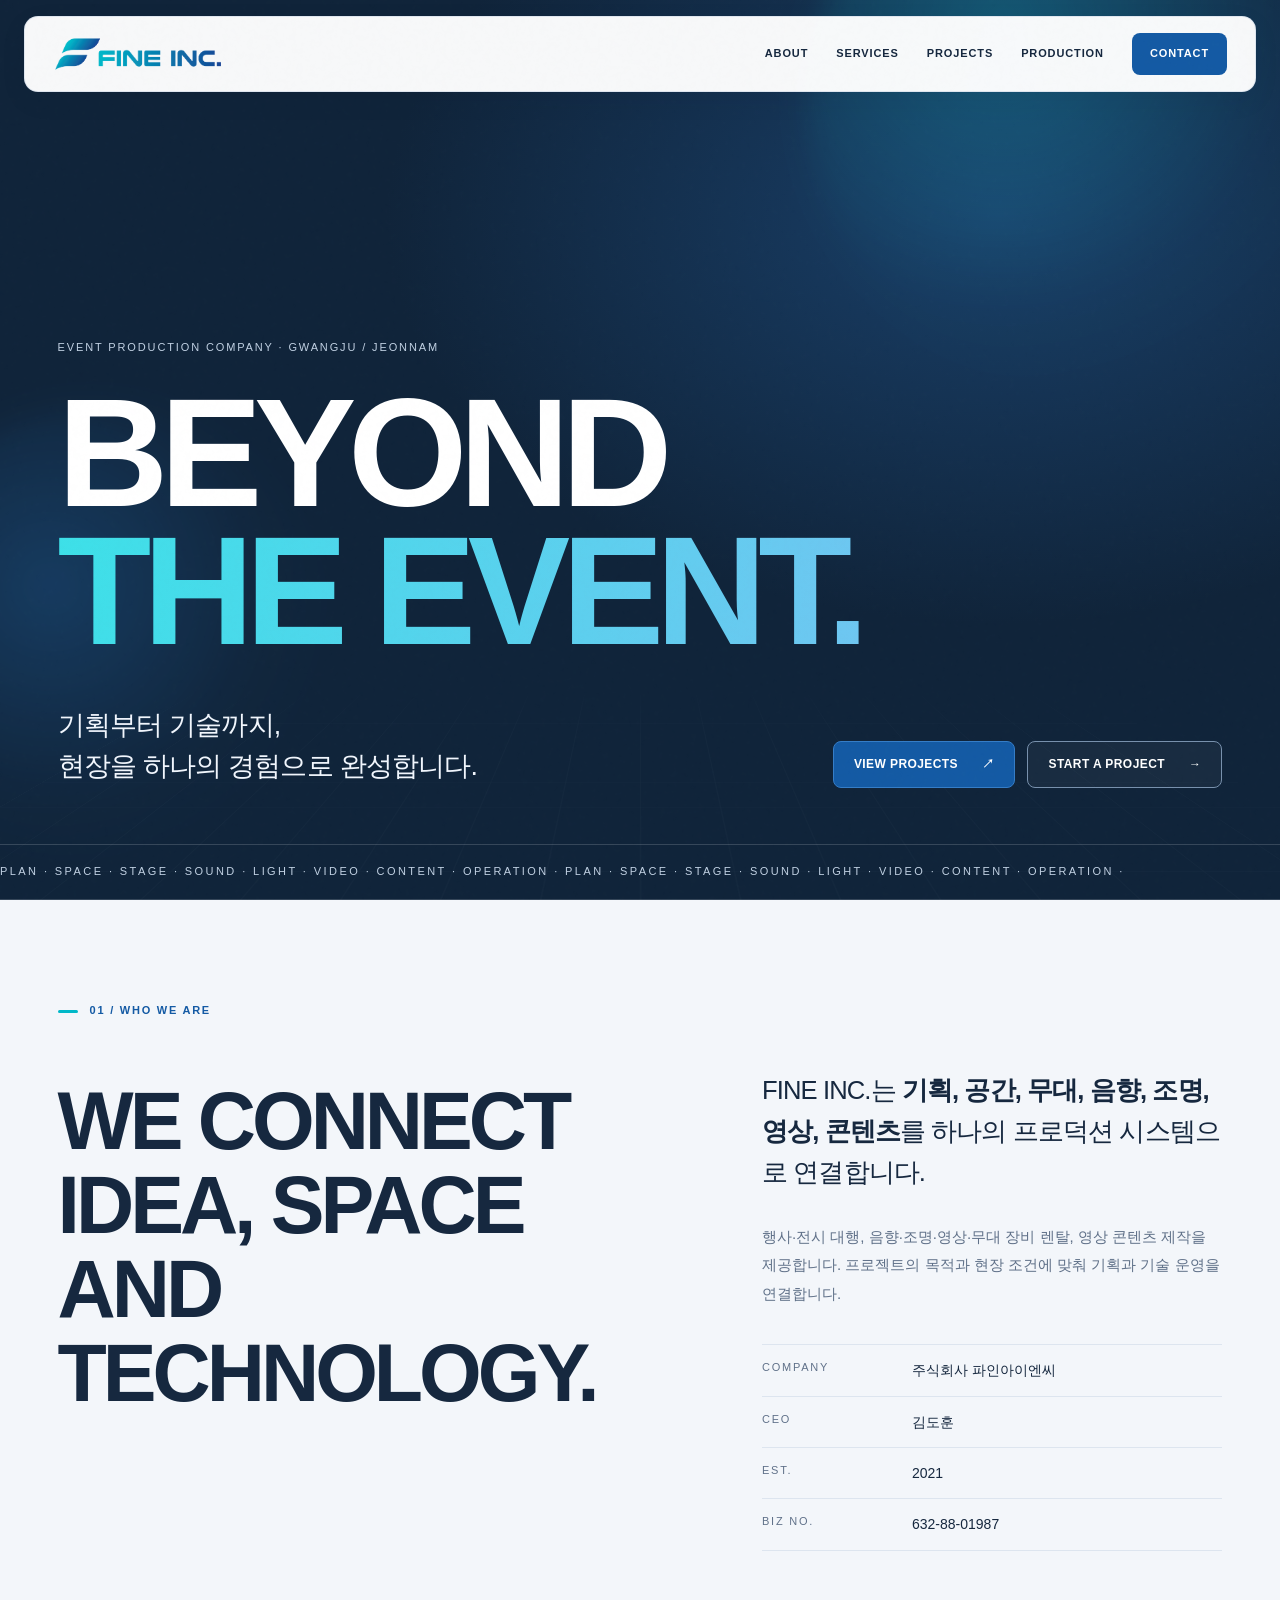
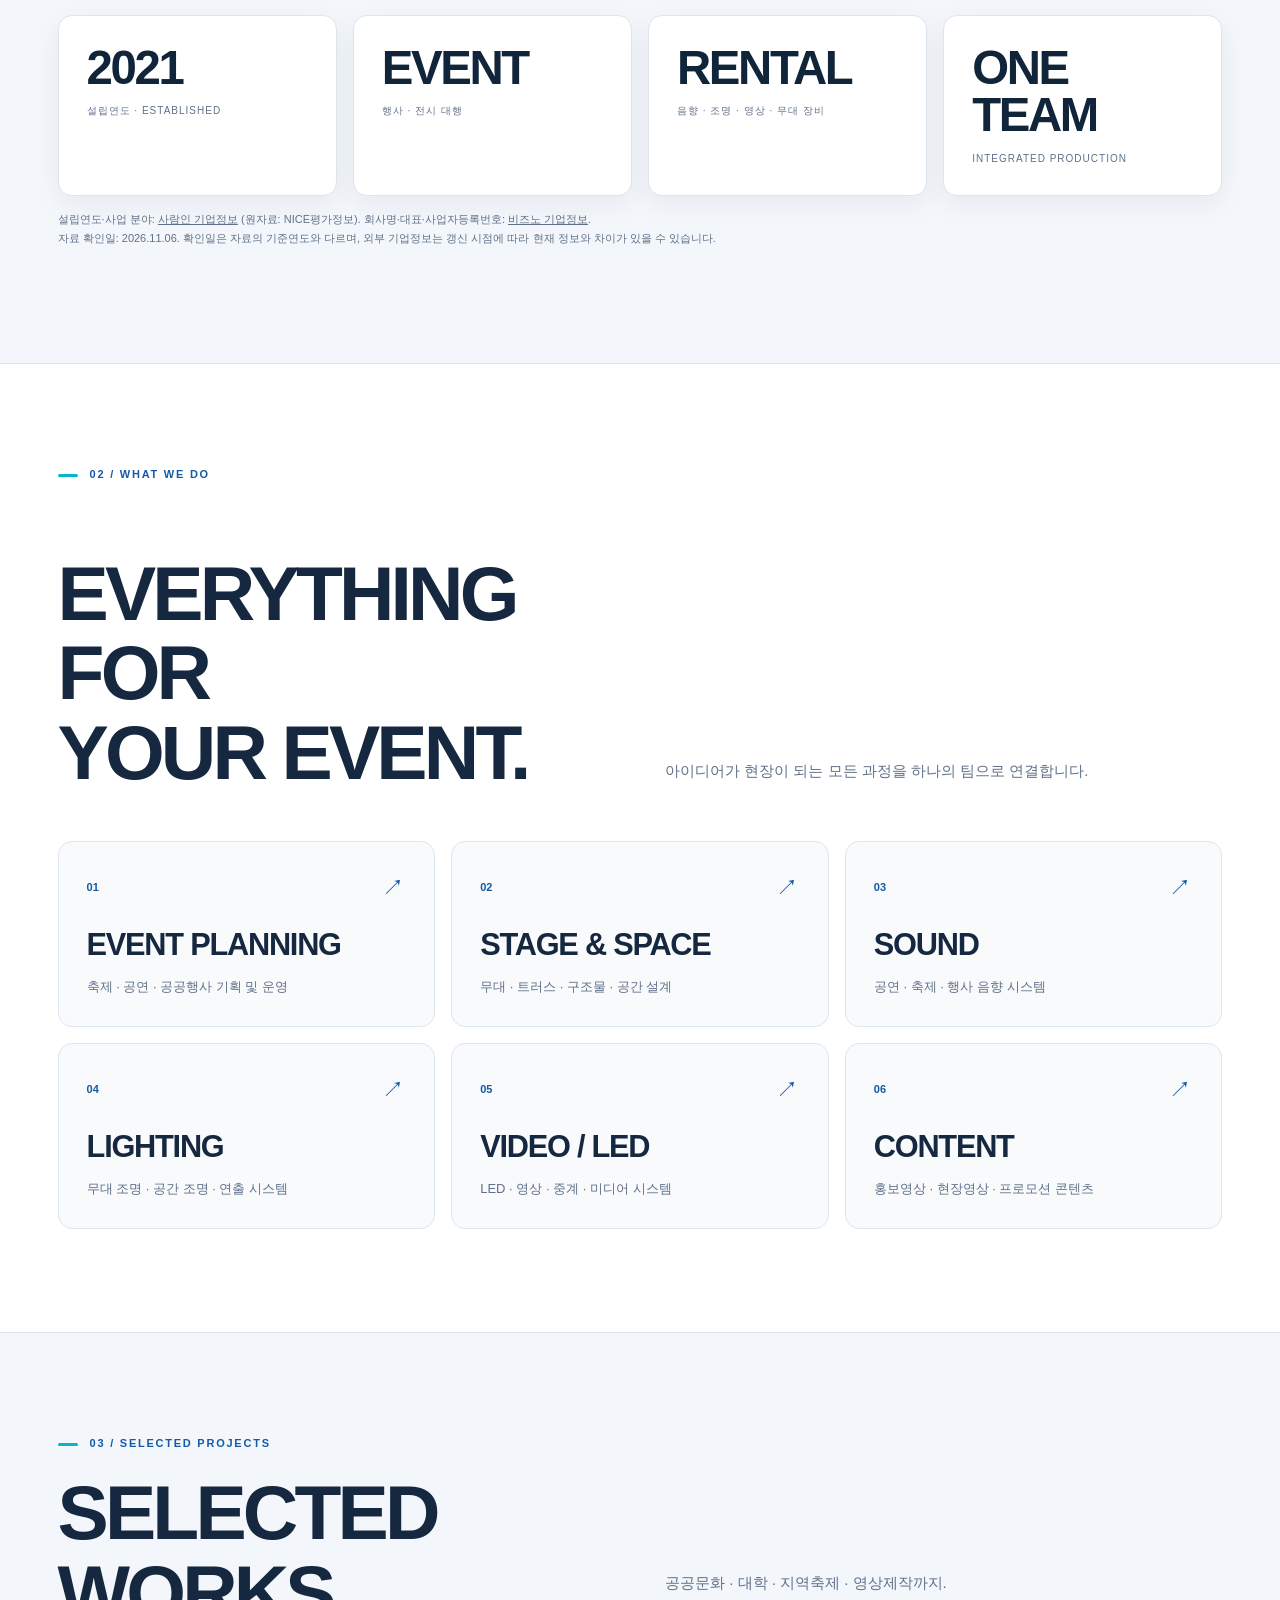
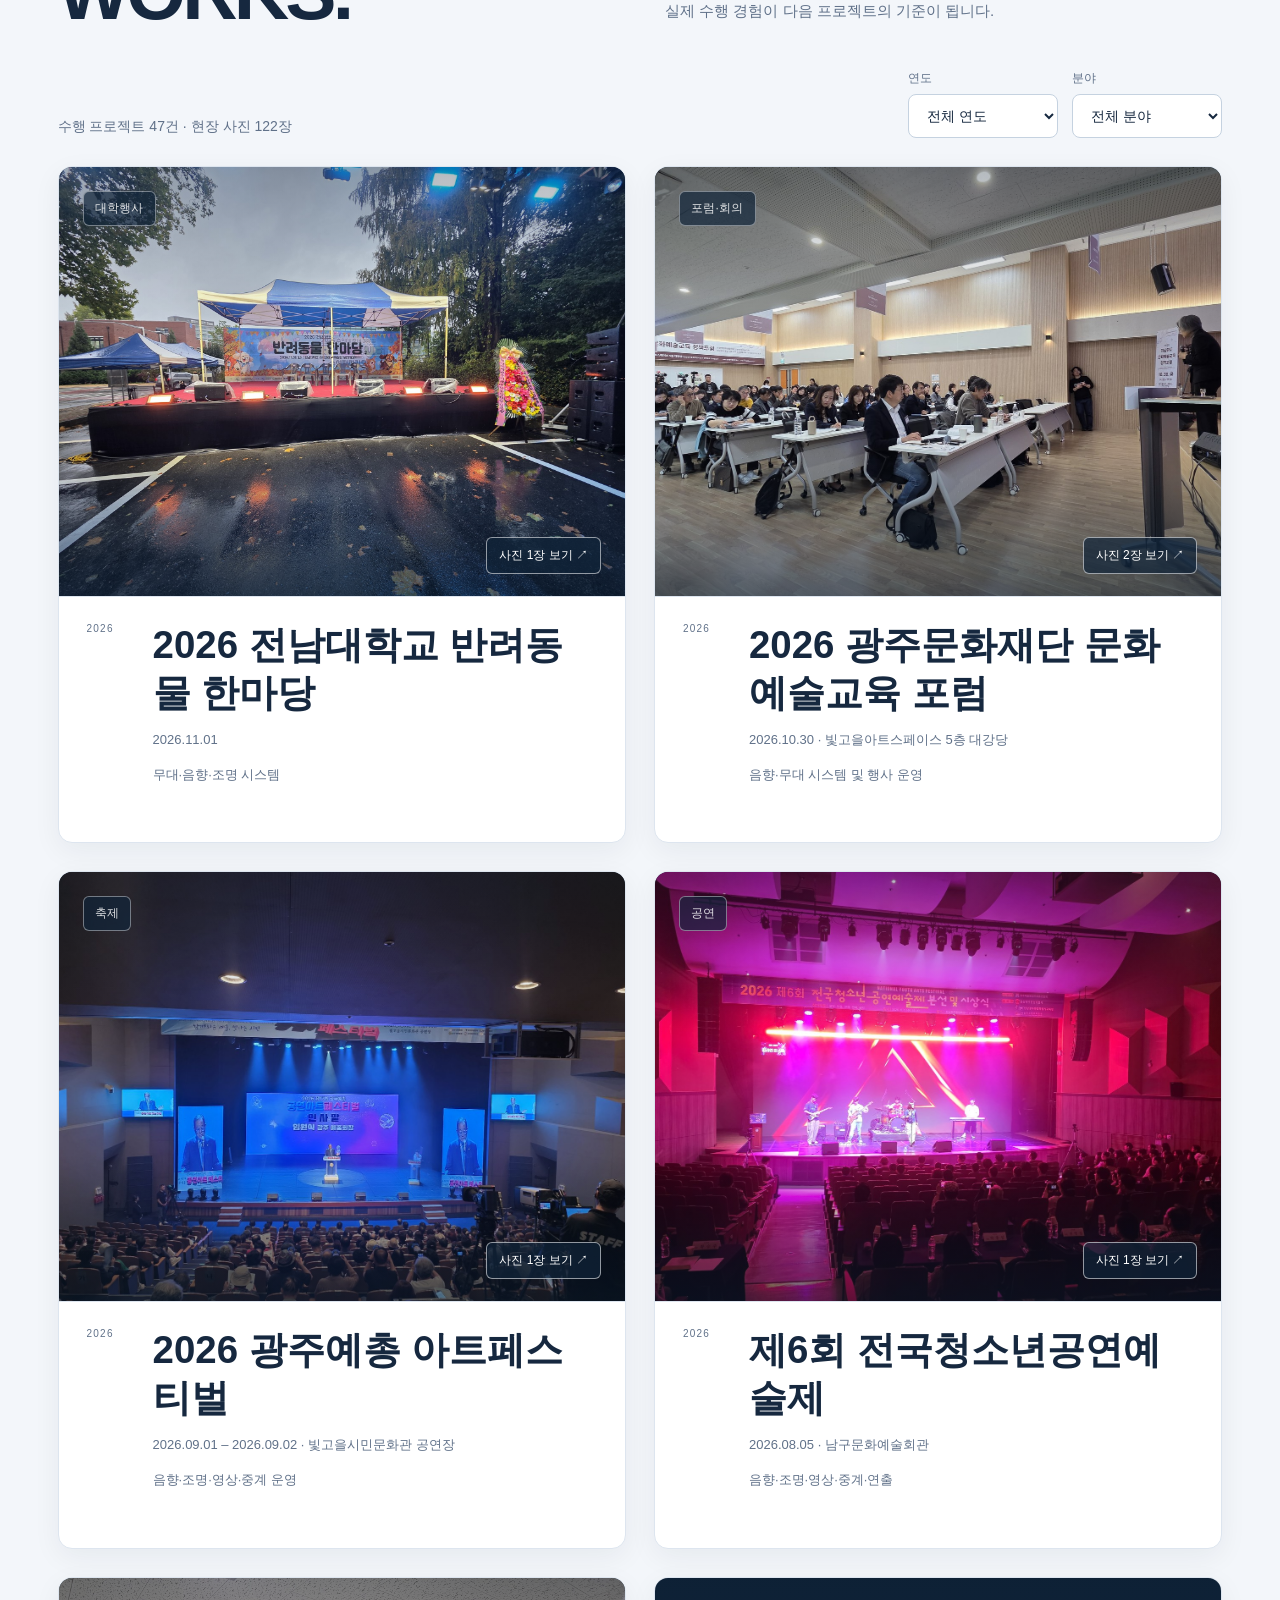
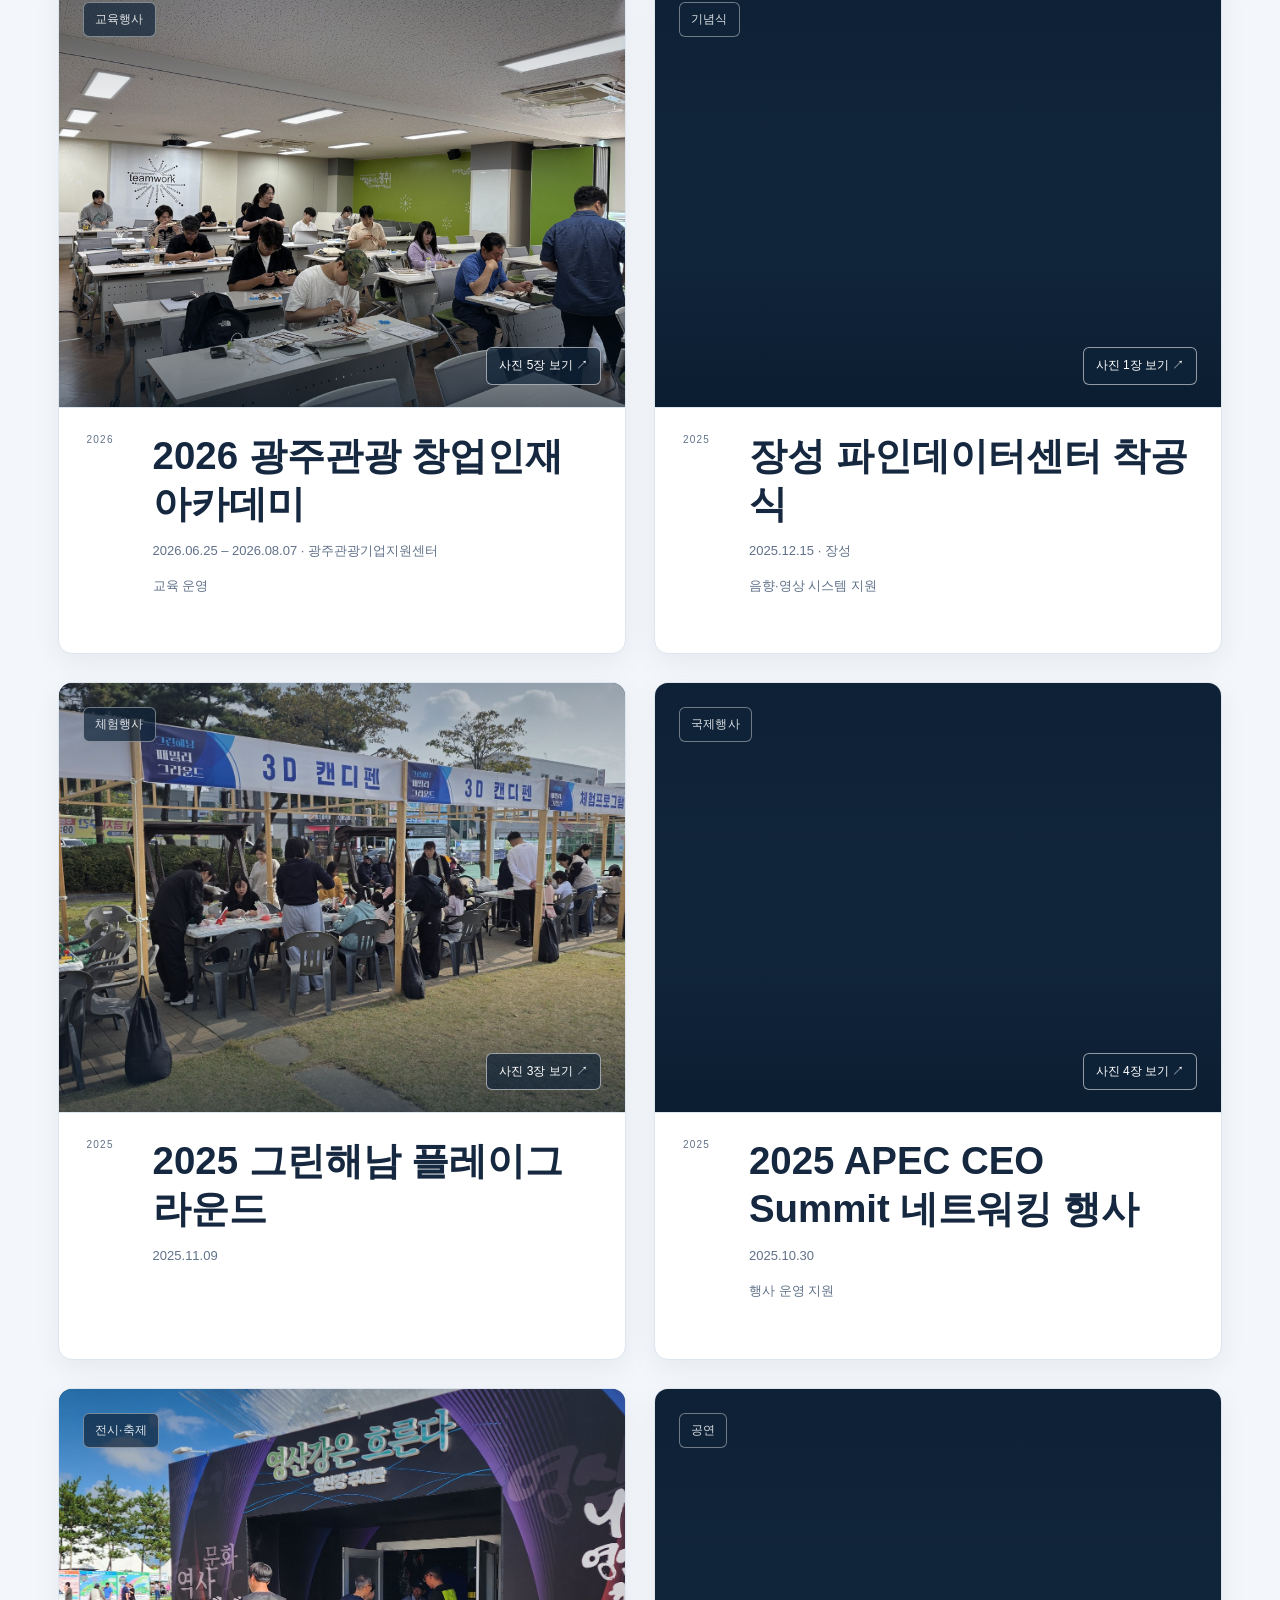
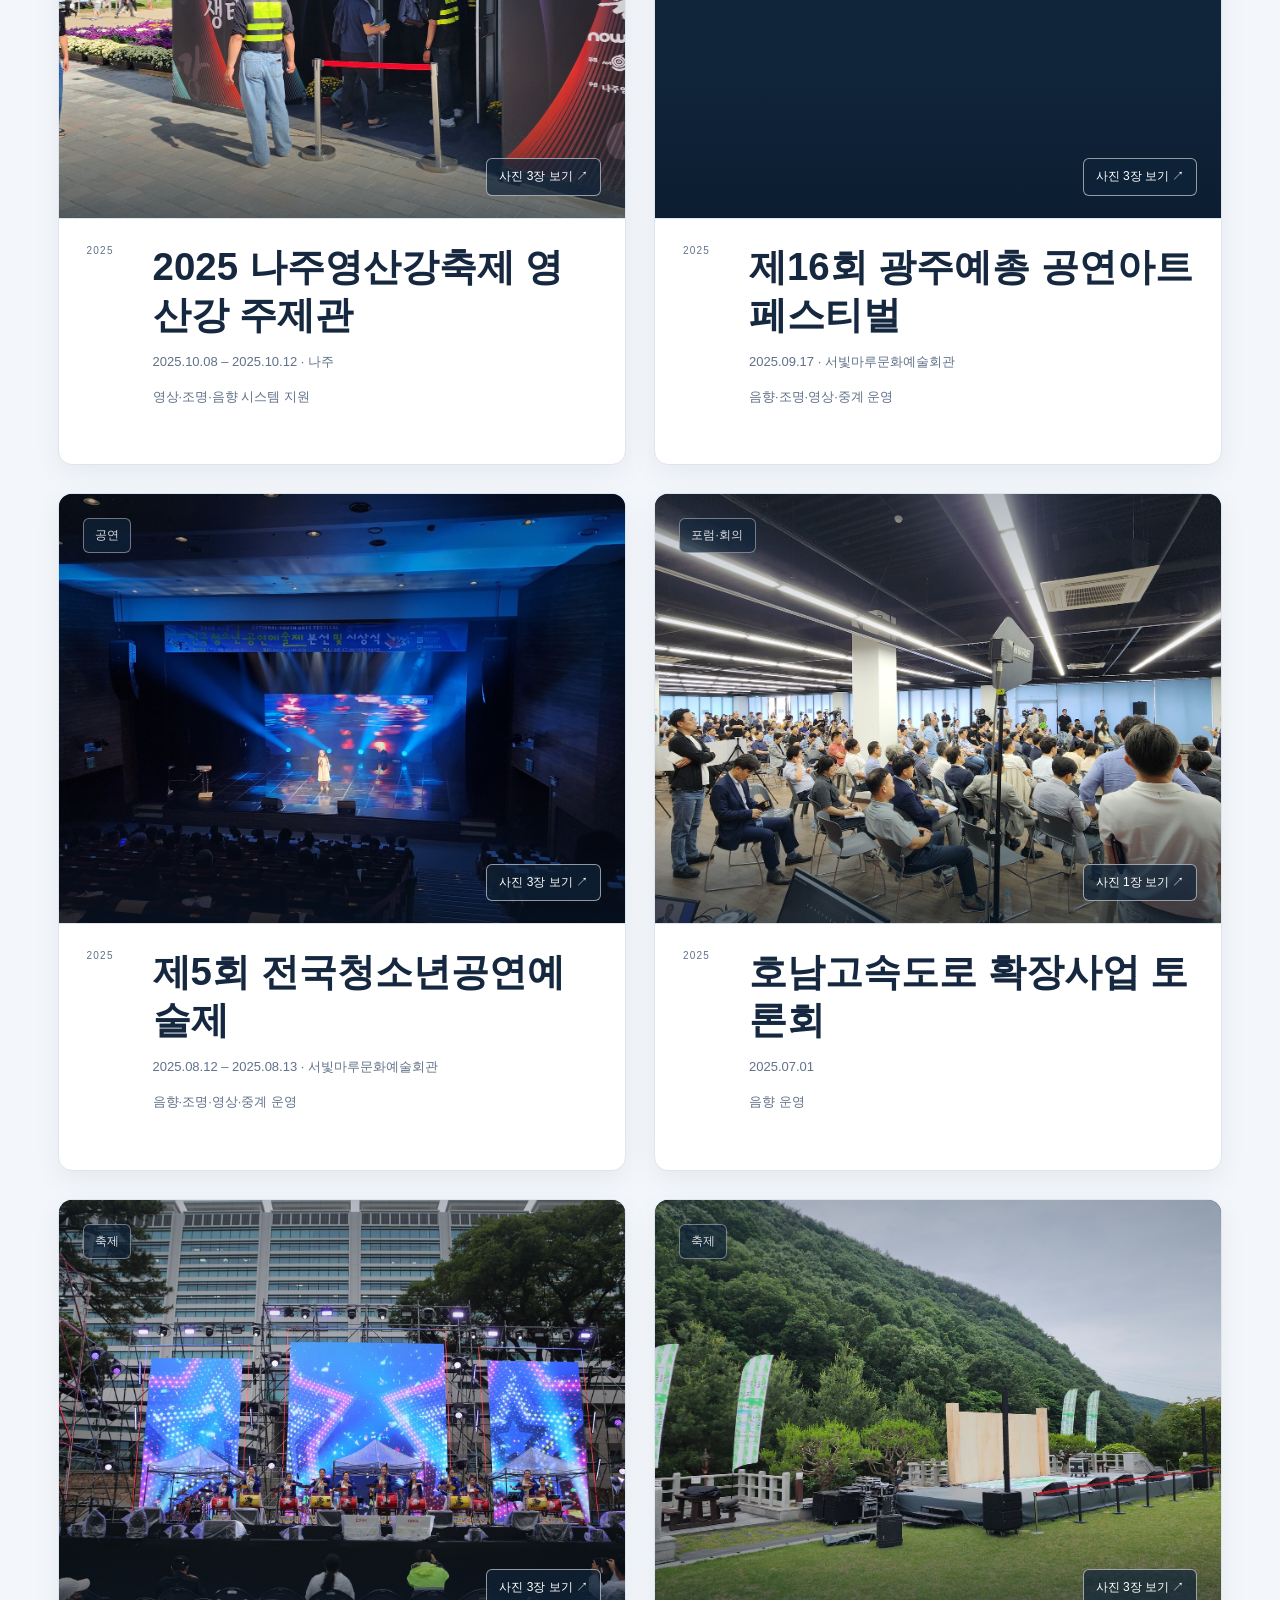
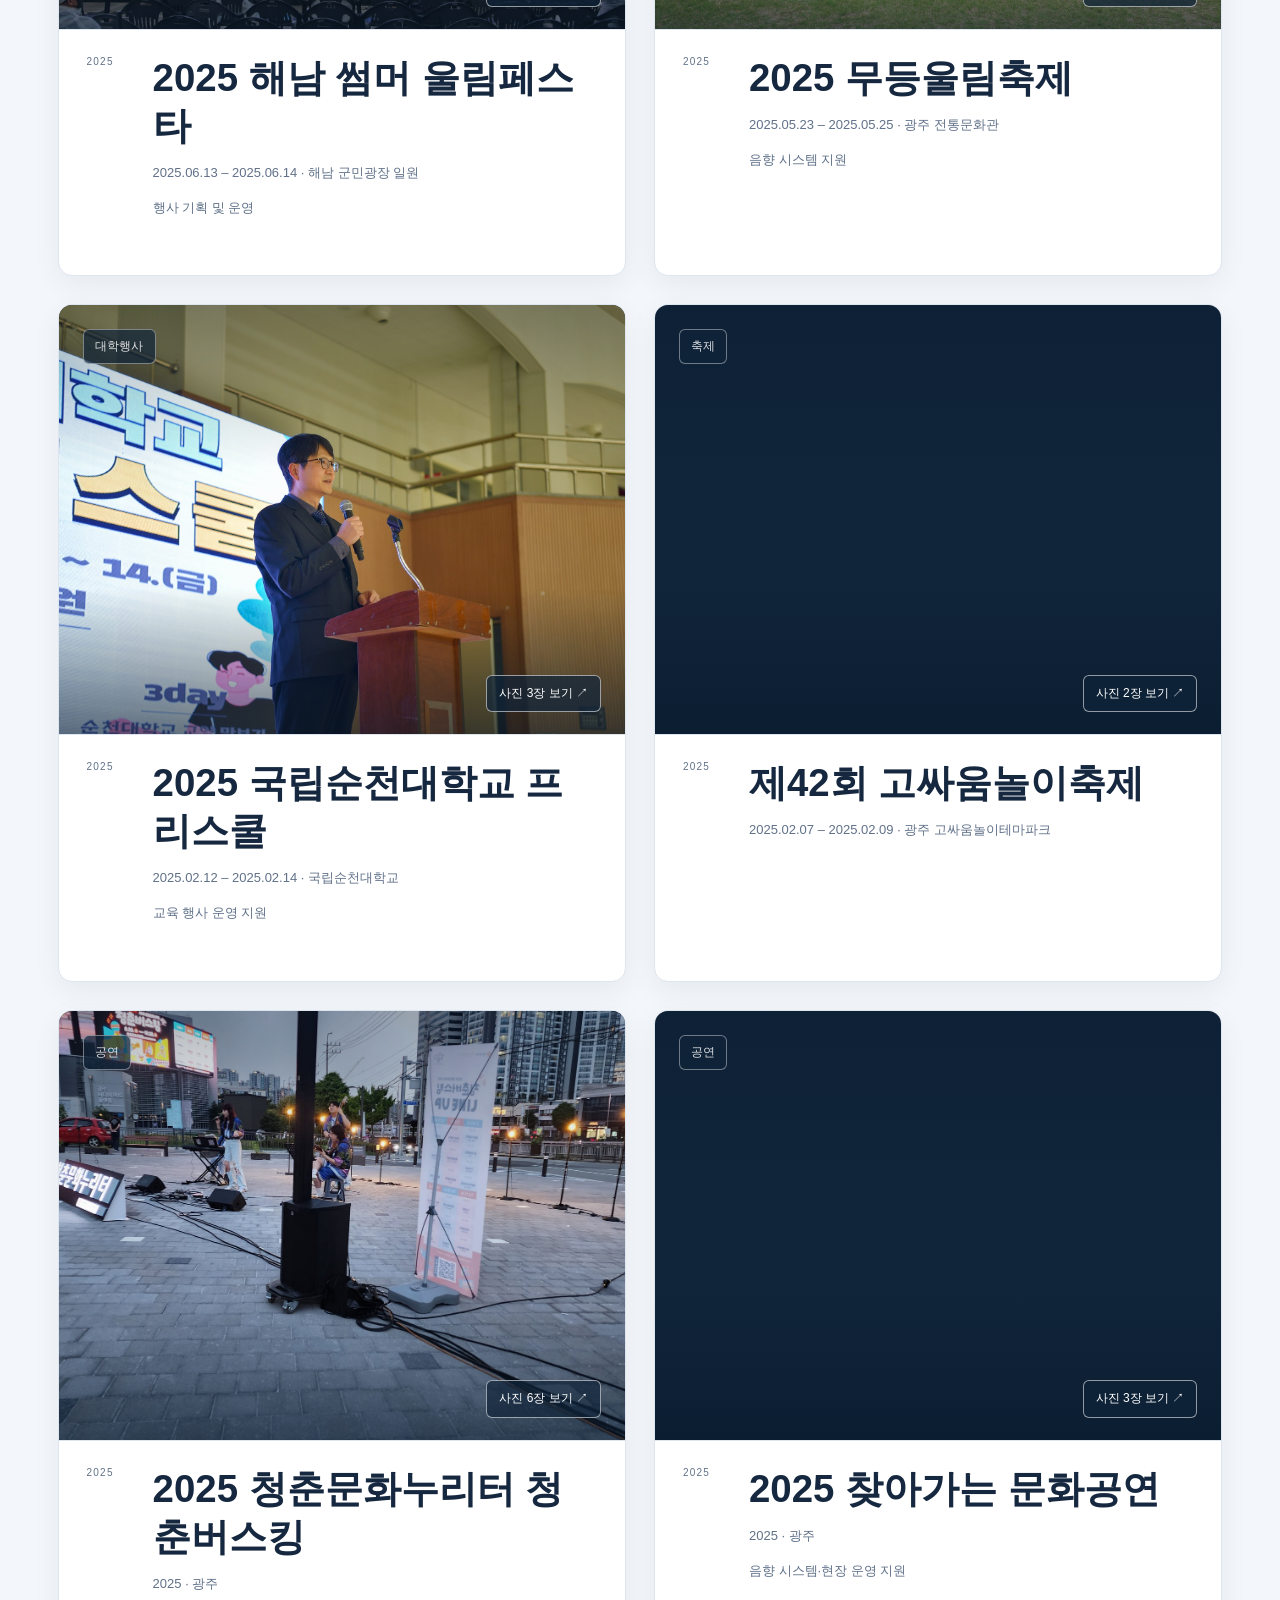
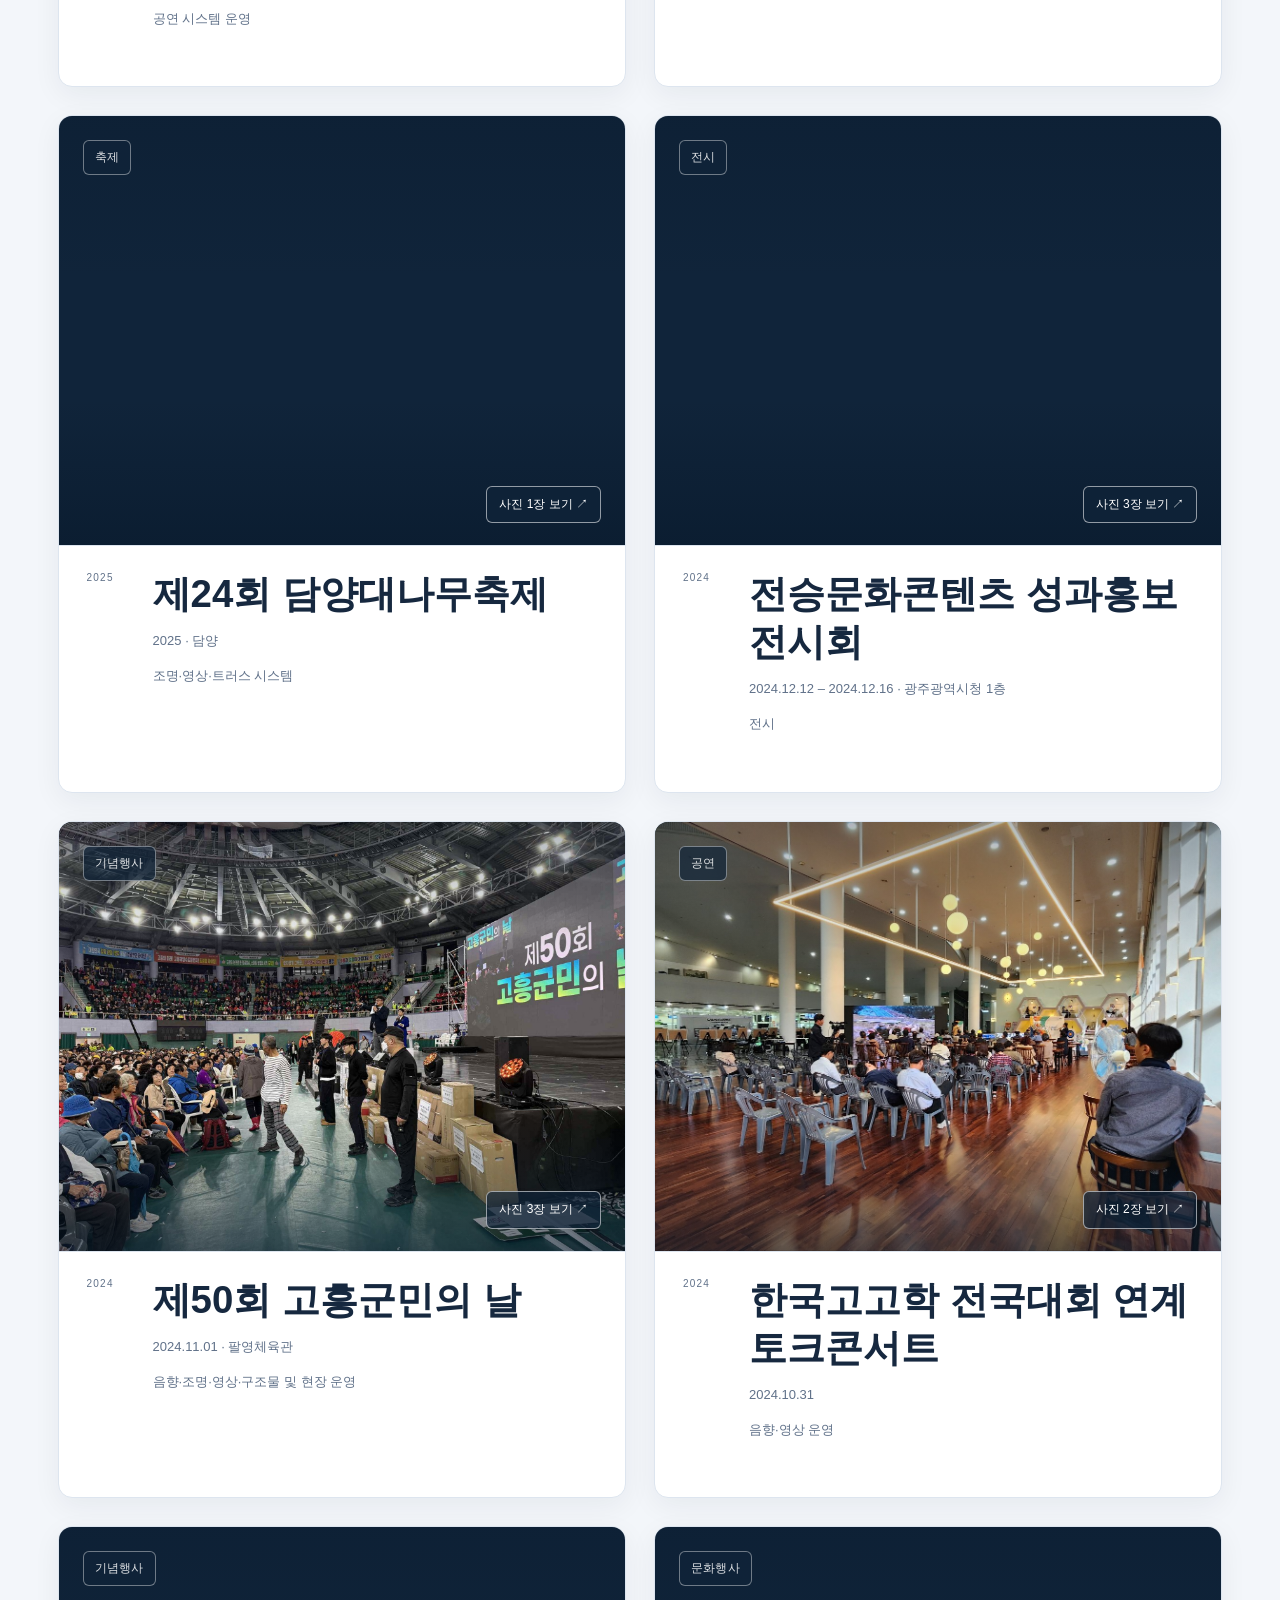
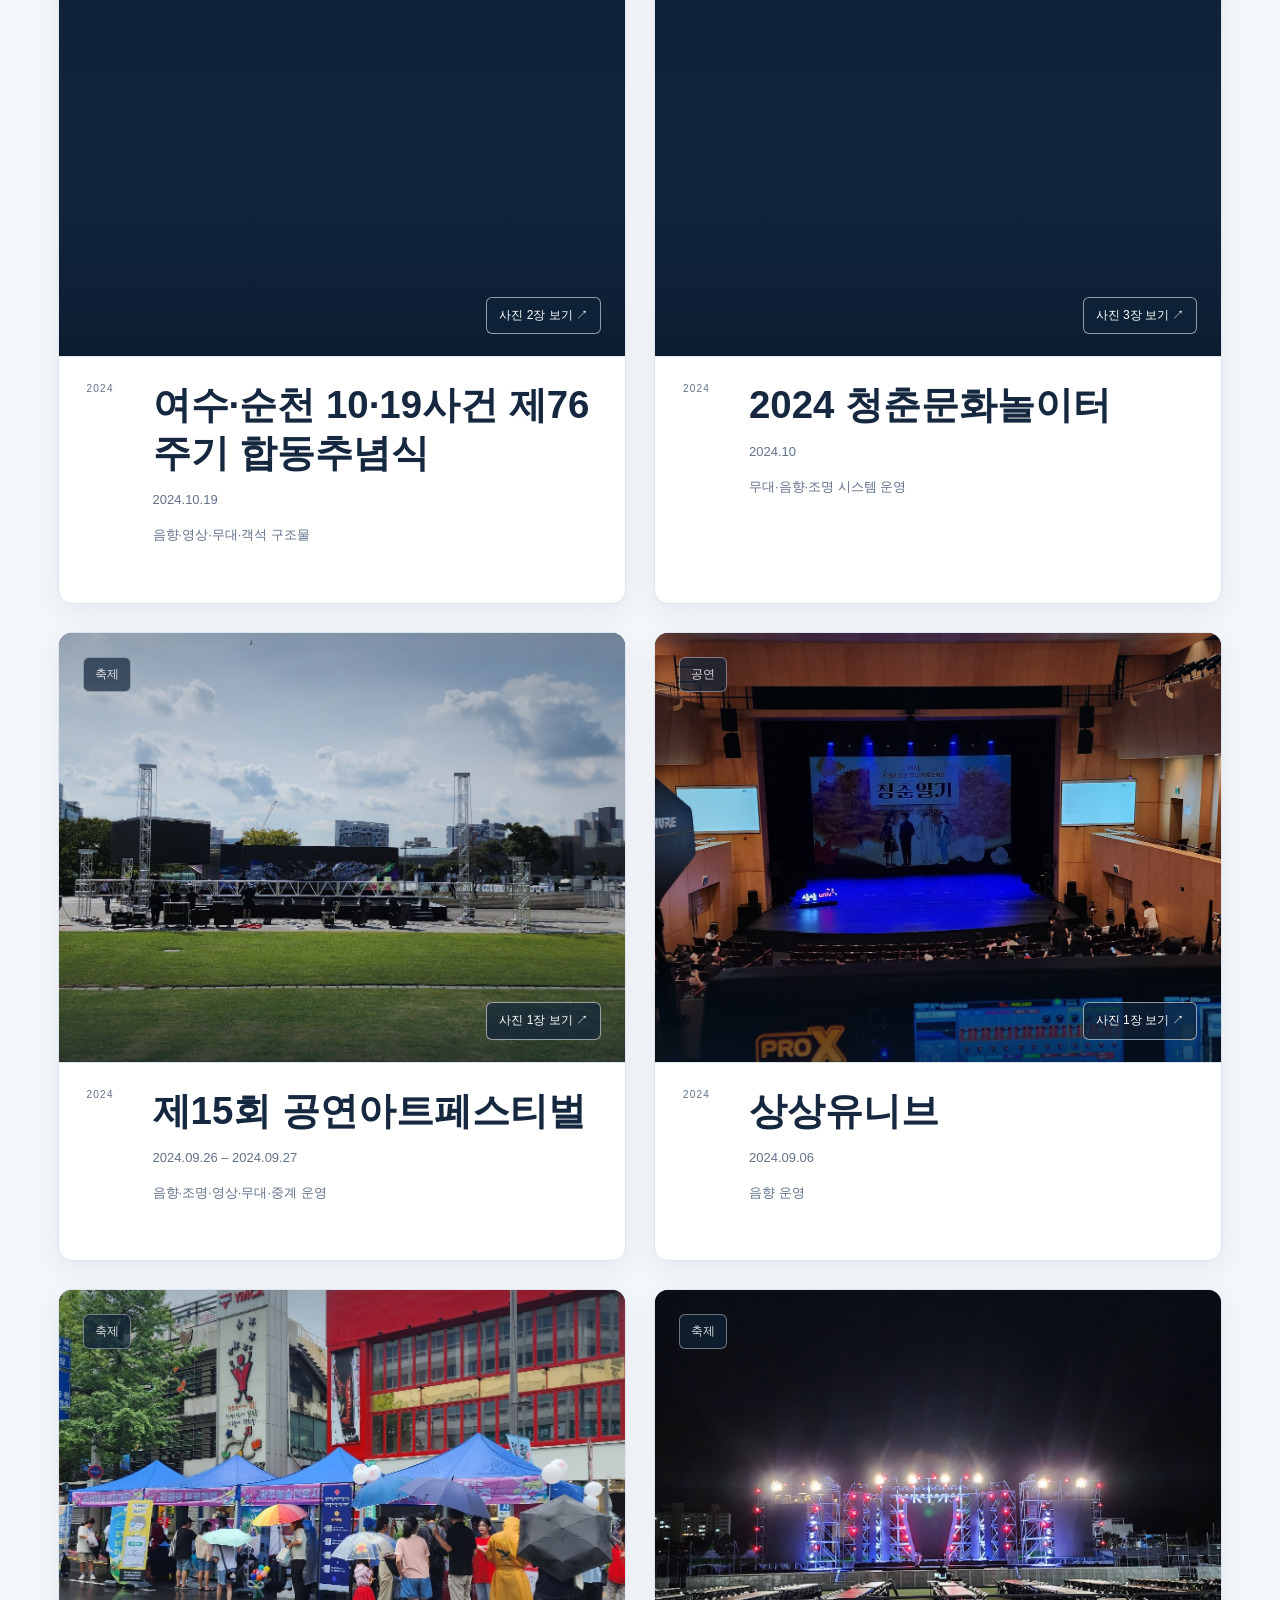
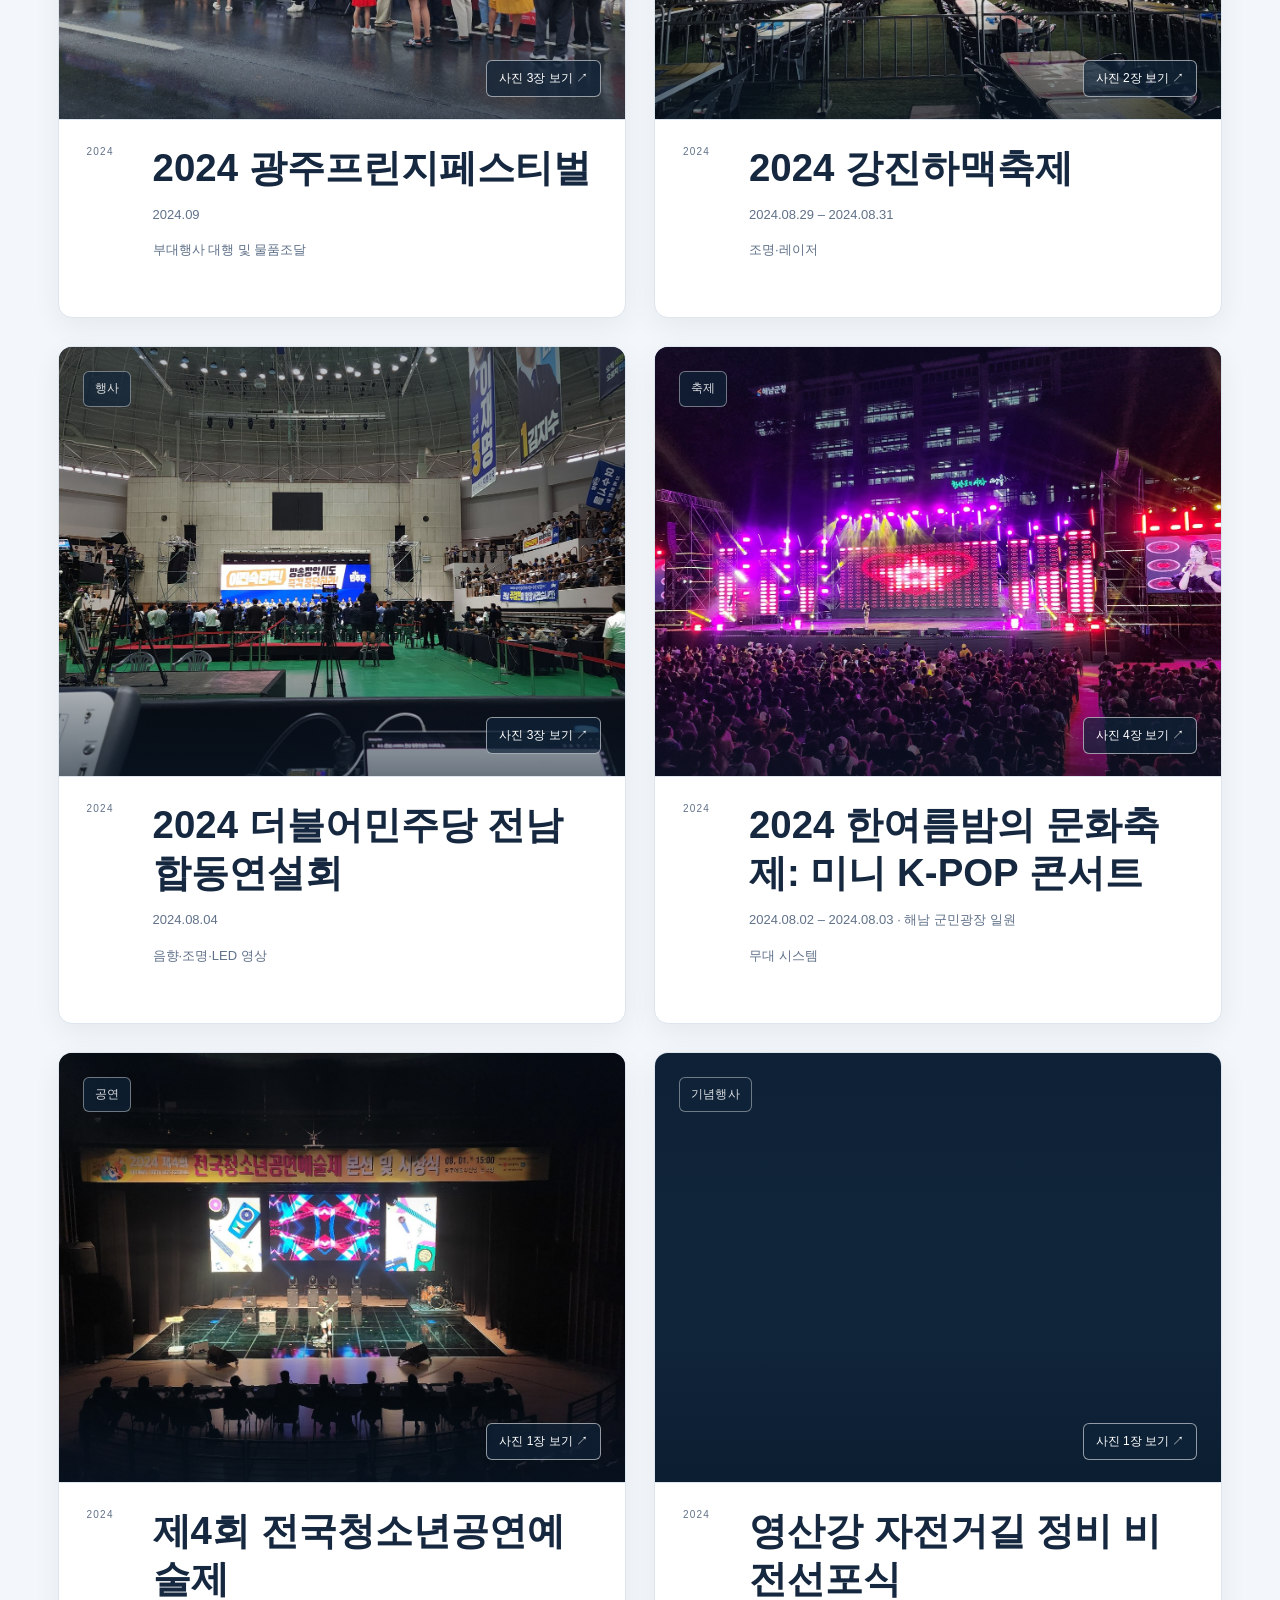
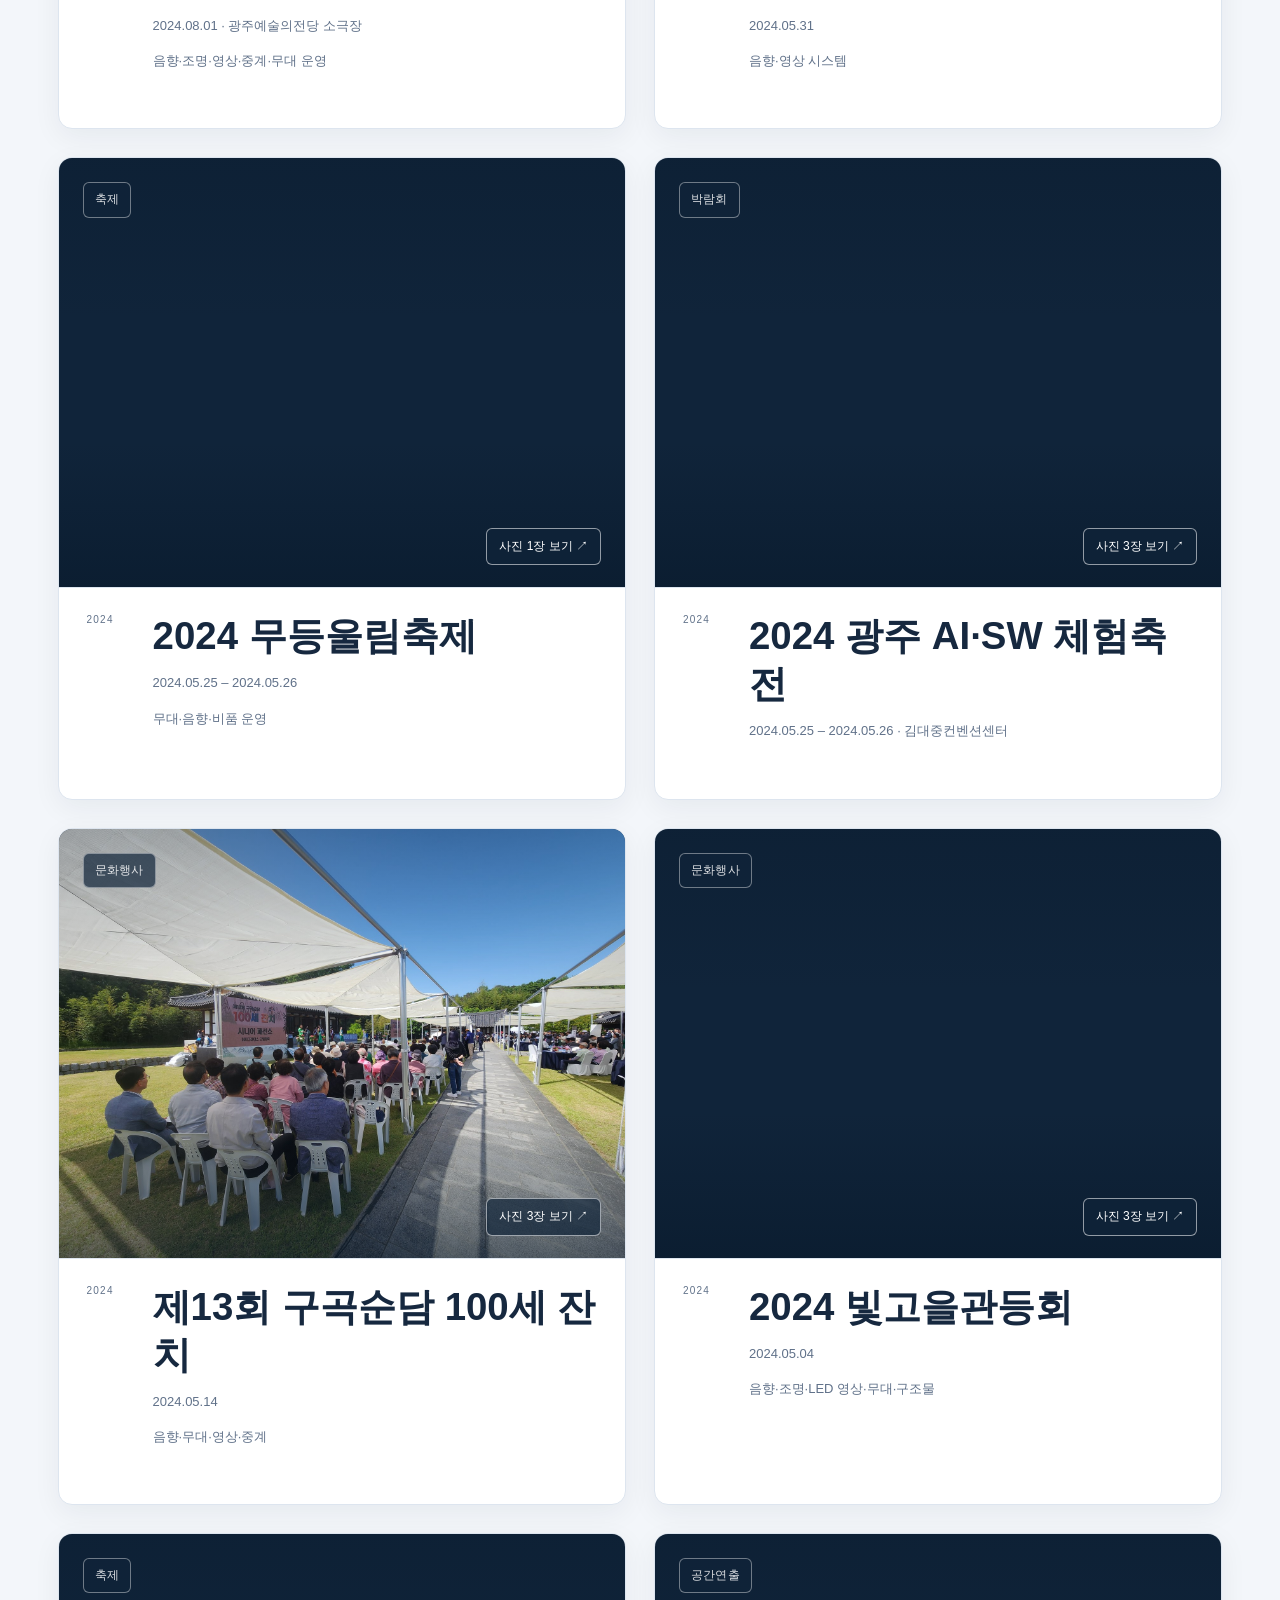
==== commit 3372c5fc: "feat: expand verified event portfolio to 47 projects" ====
--- a/index.html
+++ b/index.html
@@ -40,7 +40,6 @@
   <link rel="stylesheet" href="assets/style.css" />
   <link rel="stylesheet" href="assets/brand-theme.css" />
   <link rel="stylesheet" href="assets/projects.css" />
-  <link rel="stylesheet" href="assets/equipment.css?v=20261106-ratio" />
 </head>
 <body>
   <a class="skip-link" href="#mainContent">본문으로 이동</a>
@@ -56,7 +55,6 @@
       <a href="#services">SERVICES</a>
       <a href="#projects">PROJECTS</a>
       <a href="#production">PRODUCTION</a>
-      <a href="#equipment">보유 장비</a>
       <a href="#contact">CONTACT</a>
     </nav>
     <button class="menu-btn" type="button" aria-expanded="false" aria-controls="mobileNav">MENU</button>
@@ -67,7 +65,6 @@
     <a href="#services">SERVICES</a>
     <a href="#projects">PROJECTS</a>
     <a href="#production">PRODUCTION</a>
-      <a href="#equipment">보유 장비</a>
     <a href="#contact">CONTACT</a>
   </nav>
 
@@ -87,7 +84,6 @@
           <div class="hero-actions">
             <a class="btn btn-primary" href="#projects">VIEW PROJECTS <span>↗</span></a>
             <a class="btn btn-ghost" href="#contact">START A PROJECT <span>→</span></a>
-            <a class="btn btn-ghost" href="#equipment">보유 장비 보기 <span>↓</span></a>
           </div>
         </div>
       </div>
@@ -283,111 +279,10 @@
       </div>
     </section>
 
-    <!-- equipment:start -->
-    <section class="section equipment" id="equipment" aria-labelledby="equipmentTitle">
-      <div class="section-head">
-        <div class="section-kicker">05 / OUR EQUIPMENT</div>
-        <h2 id="equipmentTitle">현장을 완성하는<br />보유 장비.</h2>
-        <p>공연의 규모와 공간에 맞춰 음향 시스템과 LED 화면을 구성합니다.</p>
-      </div>
-      <div class="equipment-topline">
-        <p>음향 <strong>35종</strong><span aria-hidden="true"> / </span>LED 영상 <strong>4종</strong></p>
-        <a href="#contact">장비 구성 문의 <span aria-hidden="true">↗</span></a>
-      </div>
-      <div class="equipment-heading"><span>SOUND SYSTEM</span><h3>음향 장비</h3><p>분류를 열어 장비명과 보유 수량을 확인하세요.</p></div>
-      <div class="equipment-audio">
-        <details class="equipment-group" open><summary><span>콘솔</span><small>6종</small></summary><ul class="equipment-list">
-          <li class="equipment-item has-photo"><figure class="equipment-photo"><a href="assets/equipment/aud-behringer-x18.webp" target="_blank" rel="noopener" aria-label="Behringer X air X18 참고 이미지 크게 보기"><img src="assets/equipment/aud-behringer-x18.webp" alt="Behringer X air X18 제품 참고 이미지" loading="lazy" decoding="async" width="3441" height="3357" /></a><figcaption>제품 참고 이미지 <a href="https://www.behringer.com/en/products/0605-AAA" target="_blank" rel="noopener noreferrer">출처 ↗</a></figcaption></figure><span>Behringer X air X18</span><strong>1<small> EA</small></strong></li>
-          <li class="equipment-item has-photo"><figure class="equipment-photo"><a href="assets/equipment/aud-midas-dl32.png" target="_blank" rel="noopener" aria-label="MIDAS DL32 참고 이미지 크게 보기"><img src="assets/equipment/aud-midas-dl32.png" alt="MIDAS DL32 제품 참고 이미지" loading="lazy" decoding="async" width="2000" height="712" /></a><figcaption>제품 참고 이미지 <a href="https://www.midasconsoles.com/en/products/0606-acr" target="_blank" rel="noopener noreferrer">출처 ↗</a></figcaption></figure><span>MIDAS DL32</span><strong>1<small> EA</small></strong></li>
-          <li class="equipment-item has-photo"><figure class="equipment-photo"><a href="assets/equipment/aud-midas-m32.png" target="_blank" rel="noopener" aria-label="MIDAS M32 참고 이미지 크게 보기"><img src="assets/equipment/aud-midas-m32.png" alt="MIDAS M32 제품 참고 이미지" loading="lazy" decoding="async" width="2000" height="1030" /></a><figcaption>제품 참고 이미지 <a href="https://www.midasconsoles.com/en/products/0603-adx" target="_blank" rel="noopener noreferrer">출처 ↗</a></figcaption></figure><span>MIDAS M32</span><strong>1<small> EA</small></strong></li>
-          <li class="equipment-item has-photo"><figure class="equipment-photo"><a href="assets/equipment/aud-midas-m32r.png" target="_blank" rel="noopener" aria-label="MIDAS M32R 참고 이미지 크게 보기"><img src="assets/equipment/aud-midas-m32r.png" alt="MIDAS M32R 제품 참고 이미지" loading="lazy" decoding="async" width="2000" height="1340" /></a><figcaption>제품 참고 이미지 <a href="https://www.midasconsoles.com/en/products/0603-aef" target="_blank" rel="noopener noreferrer">출처 ↗</a></figcaption></figure><span>MIDAS M32R</span><strong>1<small> EA</small></strong></li>
-          <li class="equipment-item has-photo"><figure class="equipment-photo"><a href="assets/equipment/aud-yamaha-riod2-3224.jpg" target="_blank" rel="noopener" aria-label="YAMAHA RioD2 3224 참고 이미지 크게 보기"><img src="assets/equipment/aud-yamaha-riod2-3224.jpg" alt="YAMAHA RioD2 3224 제품 참고 이미지" loading="lazy" decoding="async" width="396" height="396" /></a><figcaption>제품 참고 이미지 <a href="https://usa.yamaha.com/products/proaudio/interfaces/index.html" target="_blank" rel="noopener noreferrer">출처 ↗</a></figcaption></figure><span>YAMAHA RioD2 3224</span><strong>3<small> EA</small></strong></li>
-          <li class="equipment-item has-photo"><figure class="equipment-photo"><a href="assets/equipment/aud-yamaha-pm3.png" target="_blank" rel="noopener" aria-label="YAMAHA RIVAGE PM3 참고 이미지 크게 보기"><img src="assets/equipment/aud-yamaha-pm3.png" alt="YAMAHA RIVAGE PM3 제품 참고 이미지" loading="lazy" decoding="async" width="250" height="110" /></a><figcaption>제품 참고 이미지 <a href="https://usa.yamaha.com/products/proaudio/mixers/rivage_pm/index.html" target="_blank" rel="noopener noreferrer">출처 ↗</a></figcaption></figure><span>YAMAHA RIVAGE PM3</span><strong>1<small> EA</small></strong></li>
-        </ul></details>
-        <details class="equipment-group"><summary><span>메인 스피커</span><small>2종</small></summary><ul class="equipment-list">
-          <li class="equipment-item has-photo"><figure class="equipment-photo"><a href="assets/equipment/aud-e835.jpg" target="_blank" rel="noopener" aria-label="HK audio Elements E-835 참고 이미지 크게 보기"><img src="assets/equipment/aud-e835.jpg" alt="HK audio Elements E-835 제품 참고 이미지" loading="lazy" decoding="async" width="117" height="550" /></a><figcaption>제품 참고 이미지 <a href="https://hkaudio.com/products/elements-e835/" target="_blank" rel="noopener noreferrer">출처 ↗</a></figcaption></figure><span>HK audio Elements E-835</span><strong>12<small> EA</small></strong></li>
-          <li class="equipment-item has-photo"><figure class="equipment-photo"><a href="assets/equipment/aud-910.png" target="_blank" rel="noopener" aria-label="JBL SRX910LA 참고 이미지 크게 보기"><img src="assets/equipment/aud-910.png" alt="JBL SRX910LA 제품 참고 이미지" loading="lazy" decoding="async" width="240" height="160" /></a><figcaption>제품 참고 이미지 <a href="https://jblpro.com/en-US/products/srx910la" target="_blank" rel="noopener noreferrer">출처 ↗</a></figcaption></figure><span>JBL SRX910LA</span><strong>16<small> EA</small></strong></li>
-        </ul></details>
-        <details class="equipment-group"><summary><span>서브우퍼</span><small>3종</small></summary><ul class="equipment-list">
-          <li class="equipment-item has-photo"><figure class="equipment-photo"><a href="assets/equipment/aud-e210-sub.jpg" target="_blank" rel="noopener" aria-label="HK audio Elements E-210 SUB 참고 이미지 크게 보기"><img src="assets/equipment/aud-e210-sub.jpg" alt="HK audio Elements E-210 SUB 제품 참고 이미지" loading="lazy" decoding="async" width="600" height="600" /></a><figcaption>제품 참고 이미지 <a href="https://www.guitarcenter.com/HK-AUDIO/E210-AS-Sub-1500000260763.gc" target="_blank" rel="noopener noreferrer">출처 ↗</a></figcaption></figure><span>HK audio Elements E-210 SUB</span><strong>4<small> EA</small></strong></li>
-          <li class="equipment-item has-photo"><figure class="equipment-photo"><a href="assets/equipment/aud-e1200-sub.jpg" target="_blank" rel="noopener" aria-label="HK audio Elements L SUB 1200 참고 이미지 크게 보기"><img src="assets/equipment/aud-e1200-sub.jpg" alt="HK audio Elements L SUB 1200 제품 참고 이미지" loading="lazy" decoding="async" width="328" height="550" /></a><figcaption>제품 참고 이미지 <a href="https://hkaudio.com/products/linear-sub-1200/" target="_blank" rel="noopener noreferrer">출처 ↗</a></figcaption></figure><span>HK audio Elements L SUB 1200</span><strong>4<small> EA</small></strong></li>
-          <li class="equipment-item has-photo"><figure class="equipment-photo"><a href="assets/equipment/aud-928.png" target="_blank" rel="noopener" aria-label="JBL SRX928S 참고 이미지 크게 보기"><img src="assets/equipment/aud-928.png" alt="JBL SRX928S 제품 참고 이미지" loading="lazy" decoding="async" width="240" height="160" /></a><figcaption>제품 참고 이미지 <a href="https://jblpro.com/en-US/products/srx928s/1000" target="_blank" rel="noopener noreferrer">출처 ↗</a></figcaption></figure><span>JBL SRX928S</span><strong>8<small> EA</small></strong></li>
-        </ul></details>
-        <details class="equipment-group"><summary><span>모니터 스피커</span><small>3종</small></summary><ul class="equipment-list">
-          <li class="equipment-item has-photo"><figure class="equipment-photo"><a href="assets/equipment/aud-clair-wedge12.png" target="_blank" rel="noopener" aria-label="Clair Brothers Wedge 12 참고 이미지 크게 보기"><img src="assets/equipment/aud-clair-wedge12.png" alt="Clair Brothers Wedge 12 제품 참고 이미지" loading="lazy" decoding="async" width="901" height="745" /></a><figcaption>제품 참고 이미지 <a href="https://vtecnics.com/wp-content/downloads/clair-bros/monitors-descenari/wedge%20eng/WEDGE_web.pdf" target="_blank" rel="noopener noreferrer">출처 ↗</a></figcaption></figure><span>Clair Brothers Wedge 12</span><strong>12<small> EA</small></strong></li>
-          <li class="equipment-item has-photo"><figure class="equipment-photo"><a href="assets/equipment/aud-hk-pro10x.jpg" target="_blank" rel="noopener" aria-label="HK audio Pro10x 참고 이미지 크게 보기"><img src="assets/equipment/aud-hk-pro10x.jpg" alt="HK audio Pro10x 제품 참고 이미지" loading="lazy" decoding="async" width="381" height="550" /></a><figcaption>제품 참고 이미지 <a href="https://hkaudio.com/products/premium-pro-10-x/" target="_blank" rel="noopener noreferrer">출처 ↗</a></figcaption></figure><span>HK audio Pro10x</span><strong>4<small> EA</small></strong></li>
-          <li class="equipment-item has-photo"><figure class="equipment-photo"><a href="assets/equipment/aud-ld-mon15g3.jpg" target="_blank" rel="noopener" aria-label="LD Systems MON 15 G3 참고 이미지 크게 보기"><img src="assets/equipment/aud-ld-mon15g3.jpg" alt="LD Systems MON 15 G3 제품 참고 이미지" loading="lazy" decoding="async" width="2000" height="2000" /></a><figcaption>제품 참고 이미지 <a href="https://www.ld-systems.com/en/stage-monitors/mon-15-a-g3-ldmon15ag3" target="_blank" rel="noopener noreferrer">출처 ↗</a></figcaption></figure><span>LD Systems MON 15 G3</span><strong>4<small> EA</small></strong></li>
-        </ul></details>
-        <details class="equipment-group"><summary><span>무선 시스템</span><small>12종</small></summary><ul class="equipment-list">
-          <li class="equipment-item has-photo"><figure class="equipment-photo"><a href="assets/equipment/aud-qlxd1-l51.jpg" target="_blank" rel="noopener" aria-label="SHURE QLXD1 · L51 632–696 MHz 참고 이미지 크게 보기"><img src="assets/equipment/aud-qlxd1-l51.jpg" alt="SHURE QLXD1 · L51 632–696 MHz 제품 참고 이미지" loading="lazy" decoding="async" width="1140" height="820" /></a><figcaption>제품 참고 이미지 <a href="https://www.shure.com/en-US/products/wireless-systems/qlx-d_digital_wireless/qlxd1" target="_blank" rel="noopener noreferrer">출처 ↗</a></figcaption></figure><span>SHURE QLXD1 · L51 632–696 MHz</span><strong>4<small> EA</small></strong></li>
-          <li class="equipment-item has-photo"><figure class="equipment-photo"><a href="assets/equipment/aud-qlxd2-b58-l51.jpg" target="_blank" rel="noopener" aria-label="SHURE QLXD2 / BETA58 · L51 632–696 MHz 참고 이미지 크게 보기"><img src="assets/equipment/aud-qlxd2-b58-l51.jpg" alt="SHURE QLXD2 / BETA58 · L51 632–696 MHz 제품 참고 이미지" loading="lazy" decoding="async" width="1140" height="820" /></a><figcaption>제품 참고 이미지 <a href="https://www.shure.com/en-US/products/wireless-systems/qlx-d_digital_wireless/qlxd2_beta58a" target="_blank" rel="noopener noreferrer">출처 ↗</a></figcaption></figure><span>SHURE QLXD2 / BETA58 · L51 632–696 MHz</span><strong>4<small> EA</small></strong></li>
-          <li class="equipment-item has-photo"><figure class="equipment-photo"><a href="assets/equipment/aud-qlxd2-b58-l51.jpg" target="_blank" rel="noopener" aria-label="SHURE QLXD2 / BETA58 · X51 925–937.5 MHz 참고 이미지 크게 보기"><img src="assets/equipment/aud-qlxd2-b58-l51.jpg" alt="SHURE QLXD2 / BETA58 · X51 925–937.5 MHz 제품 참고 이미지" loading="lazy" decoding="async" width="1140" height="820" /></a><figcaption>제품 참고 이미지 <a href="https://www.shure.com/en-US/products/wireless-systems/qlx-d_digital_wireless/qlxd2_beta58a" target="_blank" rel="noopener noreferrer">출처 ↗</a></figcaption></figure><span>SHURE QLXD2 / BETA58 · X51 925–937.5 MHz</span><strong>4<small> EA</small></strong></li>
-          <li class="equipment-item has-photo"><figure class="equipment-photo"><a href="assets/equipment/aud-qlxd-900.jpg" target="_blank" rel="noopener" aria-label="SHURE QLXD4 · L51 632–696 MHz 참고 이미지 크게 보기"><img src="assets/equipment/aud-qlxd-900.jpg" alt="SHURE QLXD4 · L51 632–696 MHz 제품 참고 이미지" loading="lazy" decoding="async" width="1140" height="820" /></a><figcaption>제품 참고 이미지 <a href="https://www.shure.com/en-US/products/wireless-systems/qlx-d_digital_wireless/qlxd4" target="_blank" rel="noopener noreferrer">출처 ↗</a></figcaption></figure><span>SHURE QLXD4 · L51 632–696 MHz</span><strong>4<small> EA</small></strong></li>
-          <li class="equipment-item has-photo"><figure class="equipment-photo"><a href="assets/equipment/aud-qlxd-900.jpg" target="_blank" rel="noopener" aria-label="SHURE QLXD4 · X51 925–937.5 MHz 참고 이미지 크게 보기"><img src="assets/equipment/aud-qlxd-900.jpg" alt="SHURE QLXD4 · X51 925–937.5 MHz 제품 참고 이미지" loading="lazy" decoding="async" width="1140" height="820" /></a><figcaption>제품 참고 이미지 <a href="https://www.shure.com/en-US/products/wireless-systems/qlx-d_digital_wireless/qlxd4" target="_blank" rel="noopener noreferrer">출처 ↗</a></figcaption></figure><span>SHURE QLXD4 · X51 925–937.5 MHz</span><strong>4<small> EA</small></strong></li>
-          <li class="equipment-item has-photo"><figure class="equipment-photo"><a href="assets/equipment/aud-slxd1-l51.jpg" target="_blank" rel="noopener" aria-label="SHURE SLXD1+ · L51 632–696 MHz 참고 이미지 크게 보기"><img src="assets/equipment/aud-slxd1-l51.jpg" alt="SHURE SLXD1+ · L51 632–696 MHz 제품 참고 이미지" loading="lazy" decoding="async" width="1140" height="820" /></a><figcaption>SLX-D 시리즈 참고 · 세대별 외관 차이 <a href="https://www.shure.com/en-US/products/wireless-systems/slx_d_digital_wireless/slxd1" target="_blank" rel="noopener noreferrer">출처 ↗</a></figcaption></figure><span>SHURE SLXD1+ · L51 632–696 MHz</span><strong>8<small> EA</small></strong></li>
-          <li class="equipment-item has-photo"><figure class="equipment-photo"><a href="assets/equipment/aud-slxd2-b58-l51.jpg" target="_blank" rel="noopener" aria-label="SHURE SLXD2+ / BETA58 · L51 632–696 MHz 참고 이미지 크게 보기"><img src="assets/equipment/aud-slxd2-b58-l51.jpg" alt="SHURE SLXD2+ / BETA58 · L51 632–696 MHz 제품 참고 이미지" loading="lazy" decoding="async" width="1140" height="820" /></a><figcaption>SLX-D 시리즈 참고 · 세대별 외관 차이 <a href="https://www.shure.com/en-US/products/wireless-systems/slx_d_digital_wireless/slxd2_beta58" target="_blank" rel="noopener noreferrer">출처 ↗</a></figcaption></figure><span>SHURE SLXD2+ / BETA58 · L51 632–696 MHz</span><strong>8<small> EA</small></strong></li>
-          <li class="equipment-item has-photo"><figure class="equipment-photo"><a href="assets/equipment/aud-slxd3-l51.jpg" target="_blank" rel="noopener" aria-label="SHURE SLXD3+ · L51 632–696 MHz 참고 이미지 크게 보기"><img src="assets/equipment/aud-slxd3-l51.jpg" alt="SHURE SLXD3+ · L51 632–696 MHz 제품 참고 이미지" loading="lazy" decoding="async" width="1140" height="820" /></a><figcaption>SLX-D 시리즈 참고 · 세대별 외관 차이 <a href="https://www.shure.com/en-US/products/wireless-systems/slx_d_digital_wireless/slxd3" target="_blank" rel="noopener noreferrer">출처 ↗</a></figcaption></figure><span>SHURE SLXD3+ · L51 632–696 MHz</span><strong>4<small> EA</small></strong></li>
-          <li class="equipment-item has-photo"><figure class="equipment-photo"><a href="assets/equipment/aud-slxd4q-l51.jpg" target="_blank" rel="noopener" aria-label="SHURE SLXD4Q+ · L51 632–696 MHz 참고 이미지 크게 보기"><img src="assets/equipment/aud-slxd4q-l51.jpg" alt="SHURE SLXD4Q+ · L51 632–696 MHz 제품 참고 이미지" loading="lazy" decoding="async" width="1140" height="820" /></a><figcaption>SLX-D 시리즈 참고 · 세대별 외관 차이 <a href="https://www.shure.com/en-US/products/wireless-systems/slx_d_digital_wireless/slxd4qplus" target="_blank" rel="noopener noreferrer">출처 ↗</a></figcaption></figure><span>SHURE SLXD4Q+ · L51 632–696 MHz</span><strong>2<small> EA</small></strong></li>
-          <li class="equipment-item has-photo"><figure class="equipment-photo"><a href="assets/equipment/aud-ur1-l3.jpg" target="_blank" rel="noopener" aria-label="SHURE UR1 · L3 638–698 MHz 참고 이미지 크게 보기"><img src="assets/equipment/aud-ur1-l3.jpg" alt="SHURE UR1 · L3 638–698 MHz 제품 참고 이미지" loading="lazy" decoding="async" width="1140" height="820" /></a><figcaption>제품 참고 이미지 <a href="https://www.shure.com/en-US/products/wireless-systems/uhf-r_wireless/ur1" target="_blank" rel="noopener noreferrer">출처 ↗</a></figcaption></figure><span>SHURE UR1 · L3 638–698 MHz</span><strong>3<small> EA</small></strong></li>
-          <li class="equipment-item has-photo"><figure class="equipment-photo"><a href="assets/equipment/aud-ur2-b87-l3.jpg" target="_blank" rel="noopener" aria-label="SHURE UR2 / BETA87 · L3 638–698 MHz 참고 이미지 크게 보기"><img src="assets/equipment/aud-ur2-b87-l3.jpg" alt="SHURE UR2 / BETA87 · L3 638–698 MHz 제품 참고 이미지" loading="lazy" decoding="async" width="1140" height="820" /></a><figcaption>제품 참고 이미지 <a href="https://www.shure.com/en-US/products/wireless-systems/uhf-r_wireless/ur2_beta_87a" target="_blank" rel="noopener noreferrer">출처 ↗</a></figcaption></figure><span>SHURE UR2 / BETA87 · L3 638–698 MHz</span><strong>4<small> EA</small></strong></li>
-          <li class="equipment-item has-photo"><figure class="equipment-photo"><a href="assets/equipment/aud-ur4d.jpg" target="_blank" rel="noopener" aria-label="SHURE UR4D · L3 638–698 MHz 참고 이미지 크게 보기"><img src="assets/equipment/aud-ur4d.jpg" alt="SHURE UR4D · L3 638–698 MHz 제품 참고 이미지" loading="lazy" decoding="async" width="600" height="600" /></a><figcaption>제품 참고 이미지 <a href="https://www.arkbell.co.jp/equipment/ur4d/" target="_blank" rel="noopener noreferrer">출처 ↗</a></figcaption></figure><span>SHURE UR4D · L3 638–698 MHz</span><strong>2<small> EA</small></strong></li>
-        </ul></details>
-        <details class="equipment-group"><summary><span>무선 인이어 모니터</span><small>1종</small></summary><ul class="equipment-list">
-          <li class="equipment-item has-photo"><figure class="equipment-photo"><a href="assets/equipment/aud-senn-iem.jpg" target="_blank" rel="noopener" aria-label="SENNHEISER EW300 IEM G3 참고 이미지 크게 보기"><img src="assets/equipment/aud-senn-iem.jpg" alt="SENNHEISER EW300 IEM G3 제품 참고 이미지" loading="lazy" decoding="async" width="120" height="89" /></a><figcaption>제품 참고 이미지 <a href="https://www.musiciansfriend.com/pro-audio/sennheiser-ew-300-iem-g3-in-ear-wireless-monitor-system" target="_blank" rel="noopener noreferrer">출처 ↗</a></figcaption></figure><span>SENNHEISER EW300 IEM G3</span><strong>8<small> EA</small></strong></li>
-        </ul></details>
-        <details class="equipment-group"><summary><span>퍼스널 모니터</span><small>3종</small></summary><ul class="equipment-list">
-          <li class="equipment-item has-photo"><figure class="equipment-photo"><a href="assets/equipment/aud-p16-d.png" target="_blank" rel="noopener" aria-label="Behringer P16-D 참고 이미지 크게 보기"><img src="assets/equipment/aud-p16-d.png" alt="Behringer P16-D 제품 참고 이미지" loading="lazy" decoding="async" width="2000" height="479" /></a><figcaption>제품 참고 이미지 <a href="https://www.behringer.com/en/products/0609-AAD" target="_blank" rel="noopener noreferrer">출처 ↗</a></figcaption></figure><span>Behringer P16-D</span><strong>1<small> EA</small></strong></li>
-          <li class="equipment-item has-photo"><figure class="equipment-photo"><a href="assets/equipment/aud-p16-m.png" target="_blank" rel="noopener" aria-label="Behringer P16-M 참고 이미지 크게 보기"><img src="assets/equipment/aud-p16-m.png" alt="Behringer P16-M 제품 참고 이미지" loading="lazy" decoding="async" width="2000" height="1399" /></a><figcaption>제품 참고 이미지 <a href="https://www.behringer.com/en/products/0609-AAB" target="_blank" rel="noopener noreferrer">출처 ↗</a></figcaption></figure><span>Behringer P16-M</span><strong>4<small> EA</small></strong></li>
-          <li class="equipment-item has-photo"><figure class="equipment-photo"><a href="assets/equipment/aud-p16-mb.png" target="_blank" rel="noopener" aria-label="Behringer P16-MB 참고 이미지 크게 보기"><img src="assets/equipment/aud-p16-mb.png" alt="Behringer P16-MB 제품 참고 이미지" loading="lazy" decoding="async" width="1675" height="2000" /></a><figcaption>제품 참고 이미지 <a href="https://www.behringer.com/en/products/0609-AAC" target="_blank" rel="noopener noreferrer">출처 ↗</a></figcaption></figure><span>Behringer P16-MB</span><strong>4<small> EA</small></strong></li>
-        </ul></details>
-        <details class="equipment-group"><summary><span>마이크 스탠드</span><small>5종</small></summary><ul class="equipment-list">
-          <li class="equipment-item has-photo"><figure class="equipment-photo"><a href="assets/equipment/aud-km-21021.jpg" target="_blank" rel="noopener" aria-label="Mic stand / K&amp;M 21021-300-55 / 롱 참고 이미지 크게 보기"><img src="assets/equipment/aud-km-21021.jpg" alt="Mic stand / K&amp;M 21021-300-55 / 롱 제품 참고 이미지" loading="lazy" decoding="async" width="1635" height="2801" /></a><figcaption>제품 참고 이미지 <a href="https://www.k-m.de/en/products/mic-stands/floor-stands/21021-overhead-microphone-stand-black" target="_blank" rel="noopener noreferrer">출처 ↗</a></figcaption></figure><span>Mic stand / K&amp;M 21021-300-55 / 롱</span><strong>12<small> EA</small></strong></li>
-          <li class="equipment-item has-photo"><figure class="equipment-photo"><a href="assets/equipment/aud-km-25950.jpg" target="_blank" rel="noopener" aria-label="Mic stand / K&amp;M 25950 / 미들 참고 이미지 크게 보기"><img src="assets/equipment/aud-km-25950.jpg" alt="Mic stand / K&amp;M 25950 / 미들 제품 참고 이미지" loading="lazy" decoding="async" width="2902" height="3332" /></a><figcaption>제품 참고 이미지 <a href="https://www.k-m.de/en/products/mic-stands/floor-stands/25950-microphone-stand-rien-black" target="_blank" rel="noopener noreferrer">출처 ↗</a></figcaption></figure><span>Mic stand / K&amp;M 25950 / 미들</span><strong>6<small> EA</small></strong></li>
-          <li class="equipment-item has-photo"><figure class="equipment-photo"><a href="assets/equipment/aud-km-26250.jpg" target="_blank" rel="noopener" aria-label="Mic stand / K&amp;M 26250 300-55 / 일자 참고 이미지 크게 보기"><img src="assets/equipment/aud-km-26250.jpg" alt="Mic stand / K&amp;M 26250 300-55 / 일자 제품 참고 이미지" loading="lazy" decoding="async" width="3143" height="4836" /></a><figcaption>제품 참고 이미지 <a href="https://www.k-m.de/us/products/microphone-stands/floor-stands/microphone-stands-without-boom/26250-one-hand-microphone-stand-performance-black" target="_blank" rel="noopener noreferrer">출처 ↗</a></figcaption></figure><span>Mic stand / K&amp;M 26250 300-55 / 일자</span><strong>4<small> EA</small></strong></li>
-          <li class="equipment-item has-photo"><figure class="equipment-photo"><a href="assets/equipment/aud-gooseneck-black.png" target="_blank" rel="noopener" aria-label="검정색 자바라 스탠드 참고 이미지 크게 보기"><img src="assets/equipment/aud-gooseneck-black.png" alt="검정색 자바라 스탠드 제품 참고 이미지" loading="lazy" decoding="async" width="581" height="581" /></a><figcaption>제품 참고 이미지</figcaption></figure><span>검정색 자바라 스탠드</span><strong>4<small> EA</small></strong></li>
-          <li class="equipment-item has-photo"><figure class="equipment-photo"><a href="assets/equipment/aud-gooseneck-silver.png" target="_blank" rel="noopener" aria-label="은색 자바라 스탠드 참고 이미지 크게 보기"><img src="assets/equipment/aud-gooseneck-silver.png" alt="은색 자바라 스탠드 제품 참고 이미지" loading="lazy" decoding="async" width="638" height="639" /></a><figcaption>제품 참고 이미지</figcaption></figure><span>은색 자바라 스탠드</span><strong>5<small> EA</small></strong></li>
-        </ul></details>
-      </div>
-      <div class="equipment-heading equipment-video-heading"><span>LED DISPLAY</span><h3>LED 영상 장비</h3><p>패널 규격과 해상도에 맞춘 화면 구성.</p></div>
-      <div class="equipment-video">
-        <article class="equipment-led">
-          <figure class="equipment-photo"><a href="assets/equipment/vid-dv2.png" target="_blank" rel="noopener" aria-label="LED 3mm 500 x 1000 참고 이미지 크게 보기"><img src="assets/equipment/vid-dv2.png" alt="LED 3mm 500 x 1000 제품 참고 이미지" loading="lazy" decoding="async" width="1000" height="674" /></a><figcaption>DV2 시리즈 참고 사진 <a href="https://www.dicolorled.com/dv2-series/" target="_blank" rel="noopener noreferrer">출처 ↗</a></figcaption></figure>
-          <span class="equipment-led-tag">LED 패널</span>
-          <h4>LED 3mm 500 x 1000</h4>
-          <p>디컬러 DV시리즈 DV-390V2</p>
-          <dl><div><dt>패널 크기</dt><dd>500 × 1000 mm</dd></div><div><dt>패널 해상도</dt><dd>128 × 256 px</dd></div><div><dt>보유 수량</dt><dd><strong>448</strong> 장</dd></div></dl>
-        </article>
-        <article class="equipment-led">
-          <figure class="equipment-photo"><a href="assets/equipment/vid-dv2.png" target="_blank" rel="noopener" aria-label="LED 3mm 500 x 500 참고 이미지 크게 보기"><img src="assets/equipment/vid-dv2.png" alt="LED 3mm 500 x 500 제품 참고 이미지" loading="lazy" decoding="async" width="1000" height="674" /></a><figcaption>DV2 시리즈 참고 · 규격별 외관 확인 <a href="https://www.dicolorled.com/dv2-series/" target="_blank" rel="noopener noreferrer">출처 ↗</a></figcaption></figure>
-          <span class="equipment-led-tag">LED 패널</span>
-          <h4>LED 3mm 500 x 500</h4>
-          <p>디컬러 DV시리즈 DV-390V2</p>
-          <dl><div><dt>패널 크기</dt><dd>500 × 500 mm</dd></div><div><dt>패널 해상도</dt><dd>128 × 128 px</dd></div><div><dt>보유 수량</dt><dd><strong>96</strong> 장</dd></div></dl>
-        </article>
-        <article class="equipment-led">
-          <figure class="equipment-photo"><a href="assets/equipment/vid-ul.png" target="_blank" rel="noopener" aria-label="LED 6mm 500 x 1000 커브 참고 이미지 크게 보기"><img src="assets/equipment/vid-ul.png" alt="LED 6mm 500 x 1000 커브 제품 참고 이미지" loading="lazy" decoding="async" width="746" height="802" /></a><figcaption>UL 시리즈 참고 · 커브 외관 확인 <a href="https://www.dicolorled.com/ul-series/" target="_blank" rel="noopener noreferrer">출처 ↗</a></figcaption></figure>
-          <span class="equipment-led-tag">LED 패널</span>
-          <h4>LED 6mm 500 x 1000 커브</h4>
-          <p>디컬러 UL시리즈 아웃도어 6.9</p>
-          <dl><div><dt>패널 크기</dt><dd>500 × 1000 mm</dd></div><div><dt>패널 해상도</dt><dd>72 × 144 px</dd></div><div><dt>보유 수량</dt><dd><strong>402</strong> 장</dd></div></dl>
-        </article>
-        <article class="equipment-led">
-          <figure class="equipment-photo"><a href="assets/equipment/vid-ul.png" target="_blank" rel="noopener" aria-label="LED 6mm 500 x 1000 플랫 참고 이미지 크게 보기"><img src="assets/equipment/vid-ul.png" alt="LED 6mm 500 x 1000 플랫 제품 참고 이미지" loading="lazy" decoding="async" width="746" height="802" /></a><figcaption>UL 시리즈 참고 사진 <a href="https://www.dicolorled.com/ul-series/" target="_blank" rel="noopener noreferrer">출처 ↗</a></figcaption></figure>
-          <span class="equipment-led-tag">LED 패널</span>
-          <h4>LED 6mm 500 x 1000 플랫</h4>
-          <p>디컬러 UL시리즈 아웃도어 6.9</p>
-          <dl><div><dt>패널 크기</dt><dd>500 × 1000 mm</dd></div><div><dt>패널 해상도</dt><dd>72 × 144 px</dd></div><div><dt>보유 수량</dt><dd><strong>402</strong> 장</dd></div></dl>
-        </article>
-      </div>
-      <p class="equipment-note">2026-11-06 보유목록 기준 · 표기 수량은 보유 수량이며, 행사일의 사용 가능 수량과 구성은 문의 시 안내드립니다.</p>
-      <p class="equipment-note">사진은 제품·시리즈 참고 이미지이며 실제 보유품의 외관·세부 사양과 다를 수 있습니다. 사진을 누르면 크게 볼 수 있습니다.</p>
-    </section>
-    <!-- equipment:end -->
-
     <section class="section public-section">
       <div class="public-panel reveal">
         <div class="public-copy">
-          <div class="section-kicker">06 / PUBLIC EVENT CAPABILITY</div>
+          <div class="section-kicker">05 / PUBLIC EVENT CAPABILITY</div>
           <h2>Built for<br />public projects.</h2>
           <p>국가기관, 공공기관, 대학, 지역축제의 기획·행정·기술·운영 흐름을 이해하고 프로젝트 전 과정을 통합 관리합니다.</p>
         </div>
@@ -404,7 +299,7 @@
 
     <section class="section contact" id="contact">
       <div class="contact-title reveal">
-        <div class="section-kicker">07 / CONTACT</div>
+        <div class="section-kicker">06 / CONTACT</div>
         <h2>LET'S CREATE<br /><span class="gradient-text">THE NEXT EXPERIENCE.</span></h2>
       </div>
 
@@ -472,6 +367,6 @@
 
   <script src="assets/script.js"></script>
   <script src="assets/contact-mailto.js" defer></script>
-  <script src="assets/projects.js?v=20261106-navigation" defer></script>
+  <script src="assets/projects.js?v=20261106-2" defer></script>
 </body>
 </html>
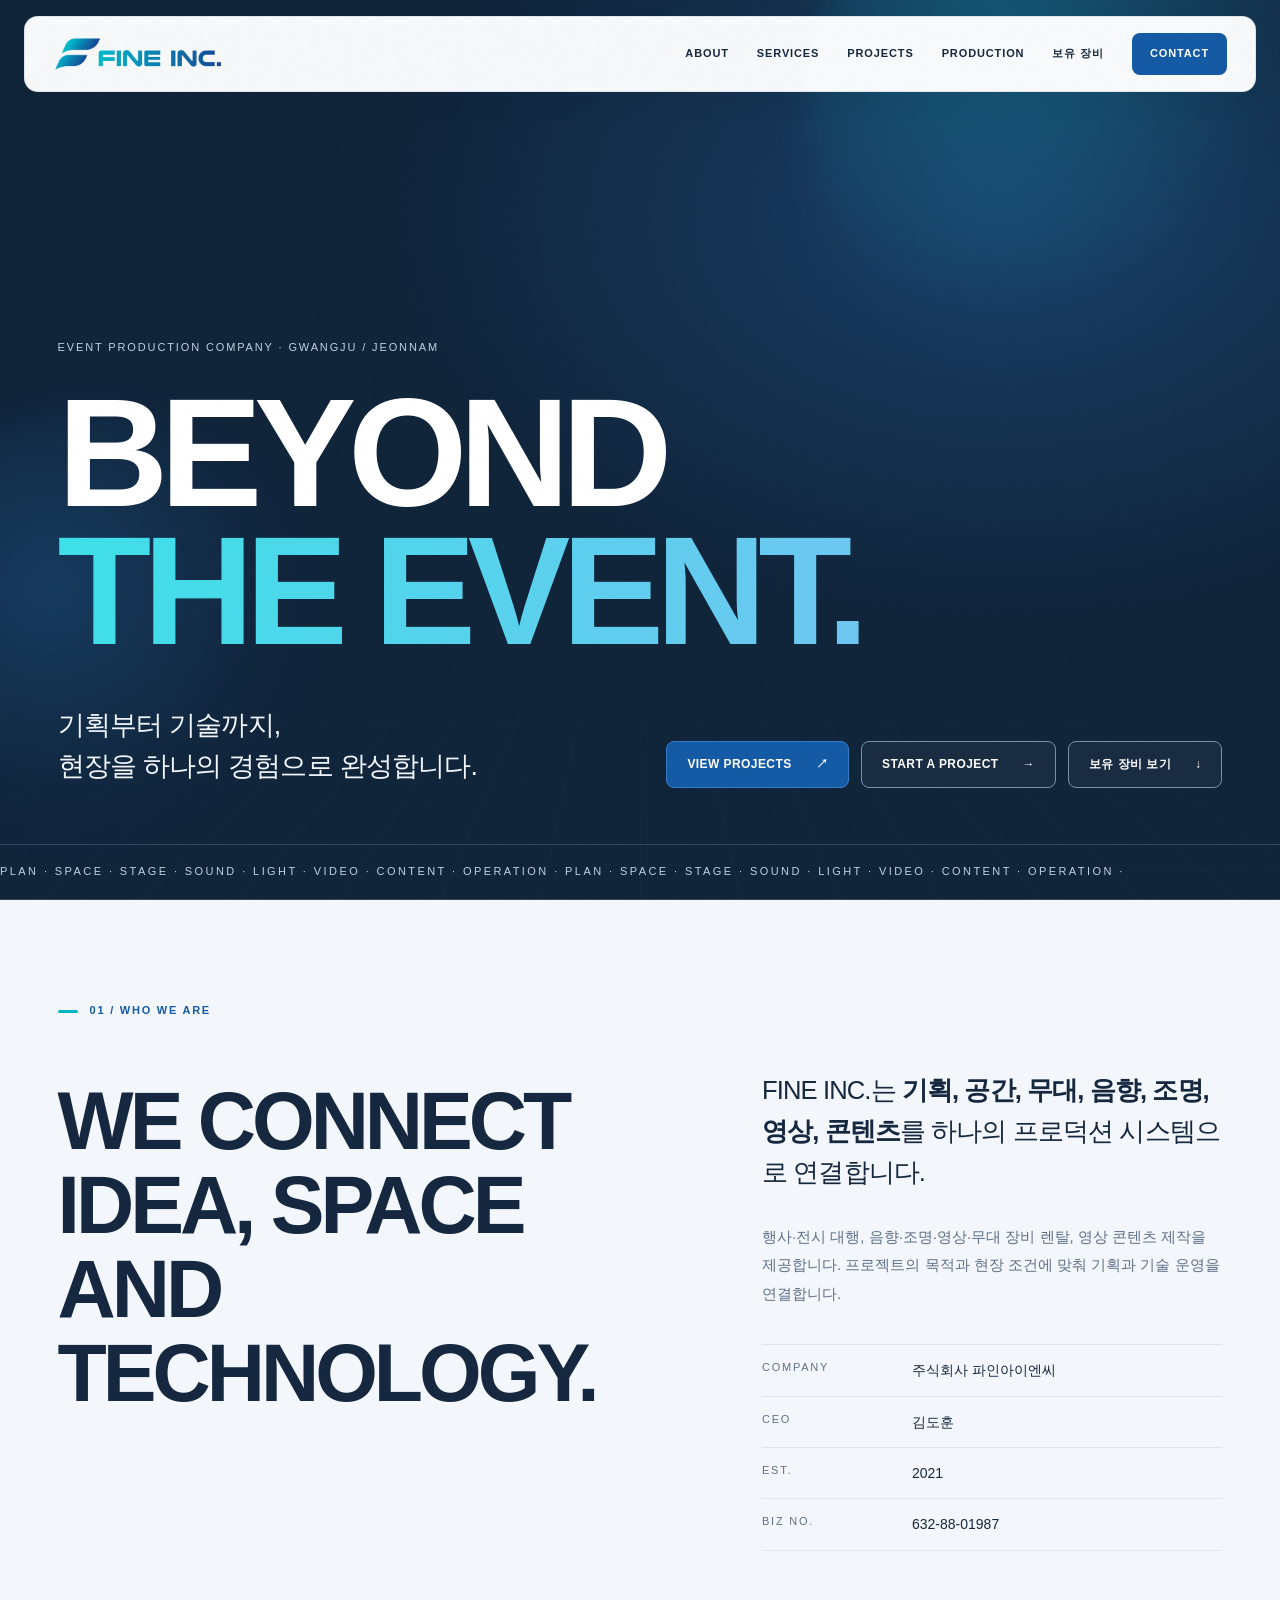
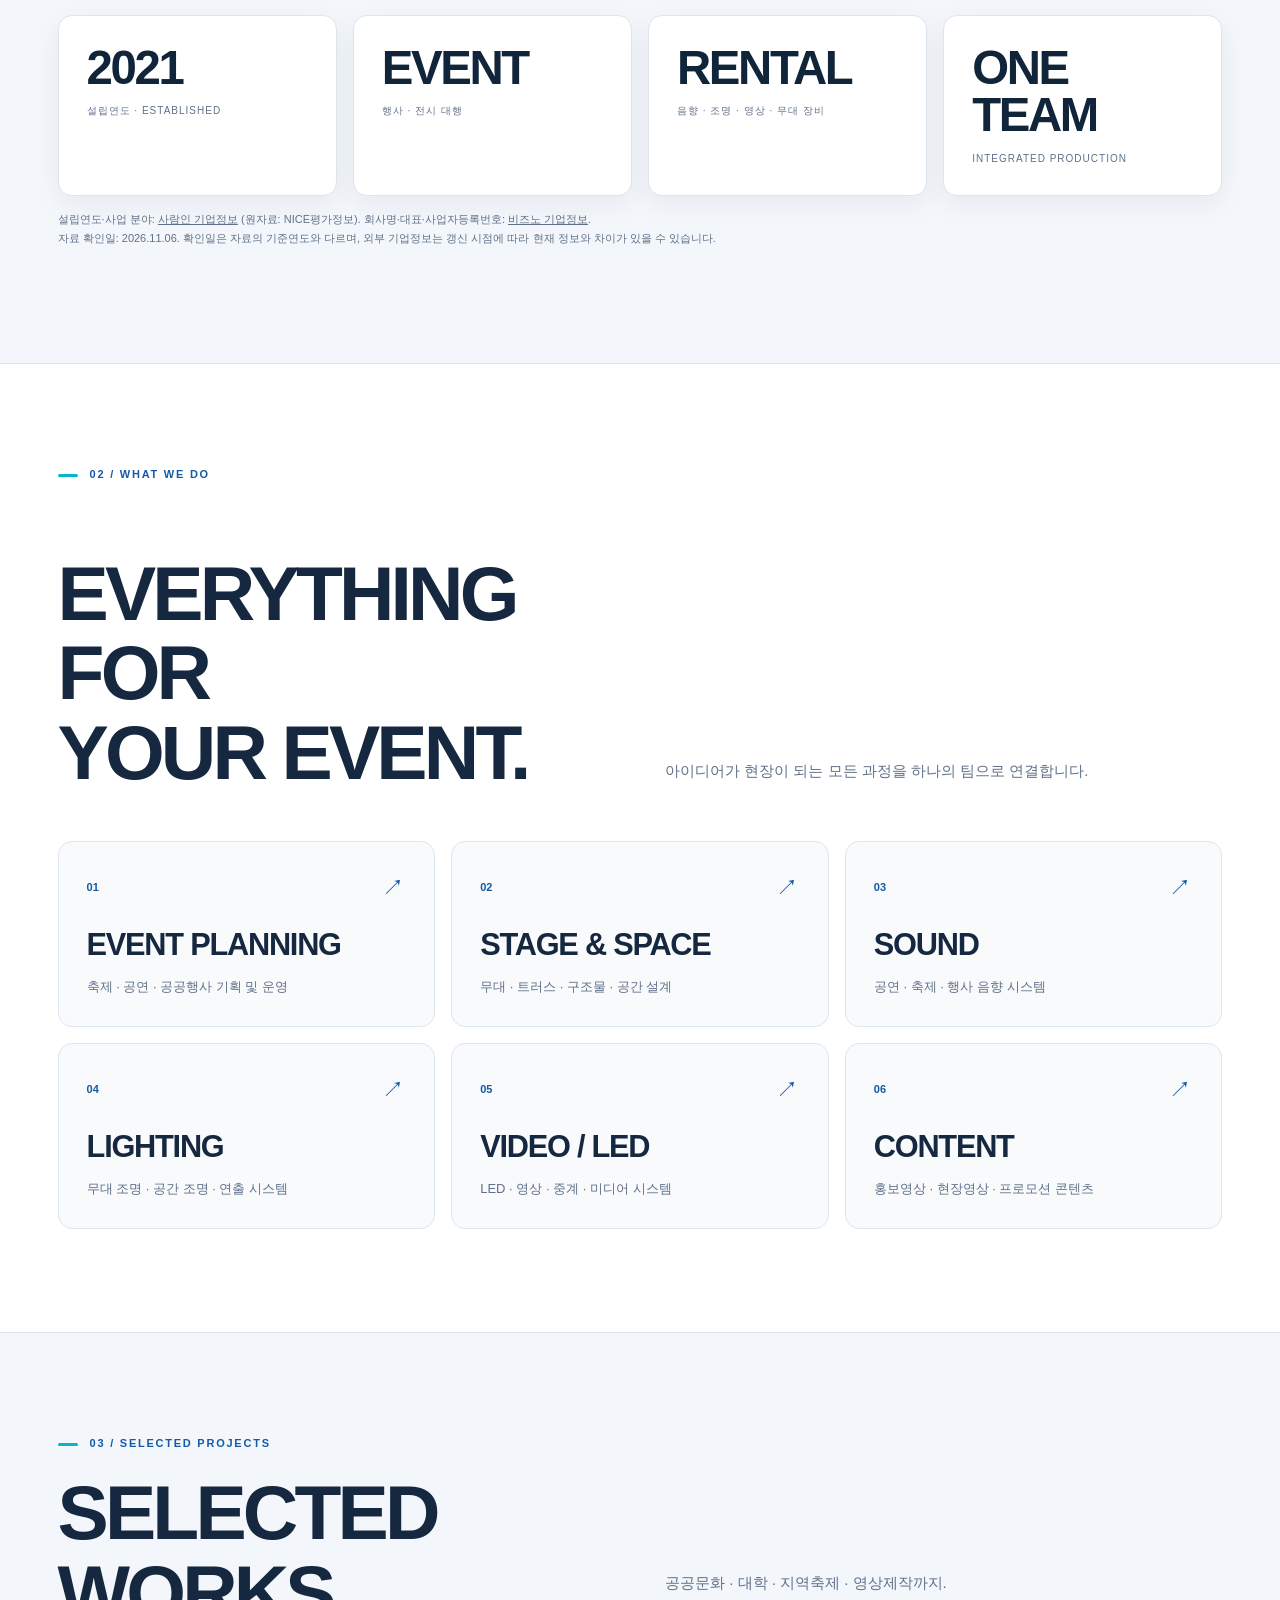
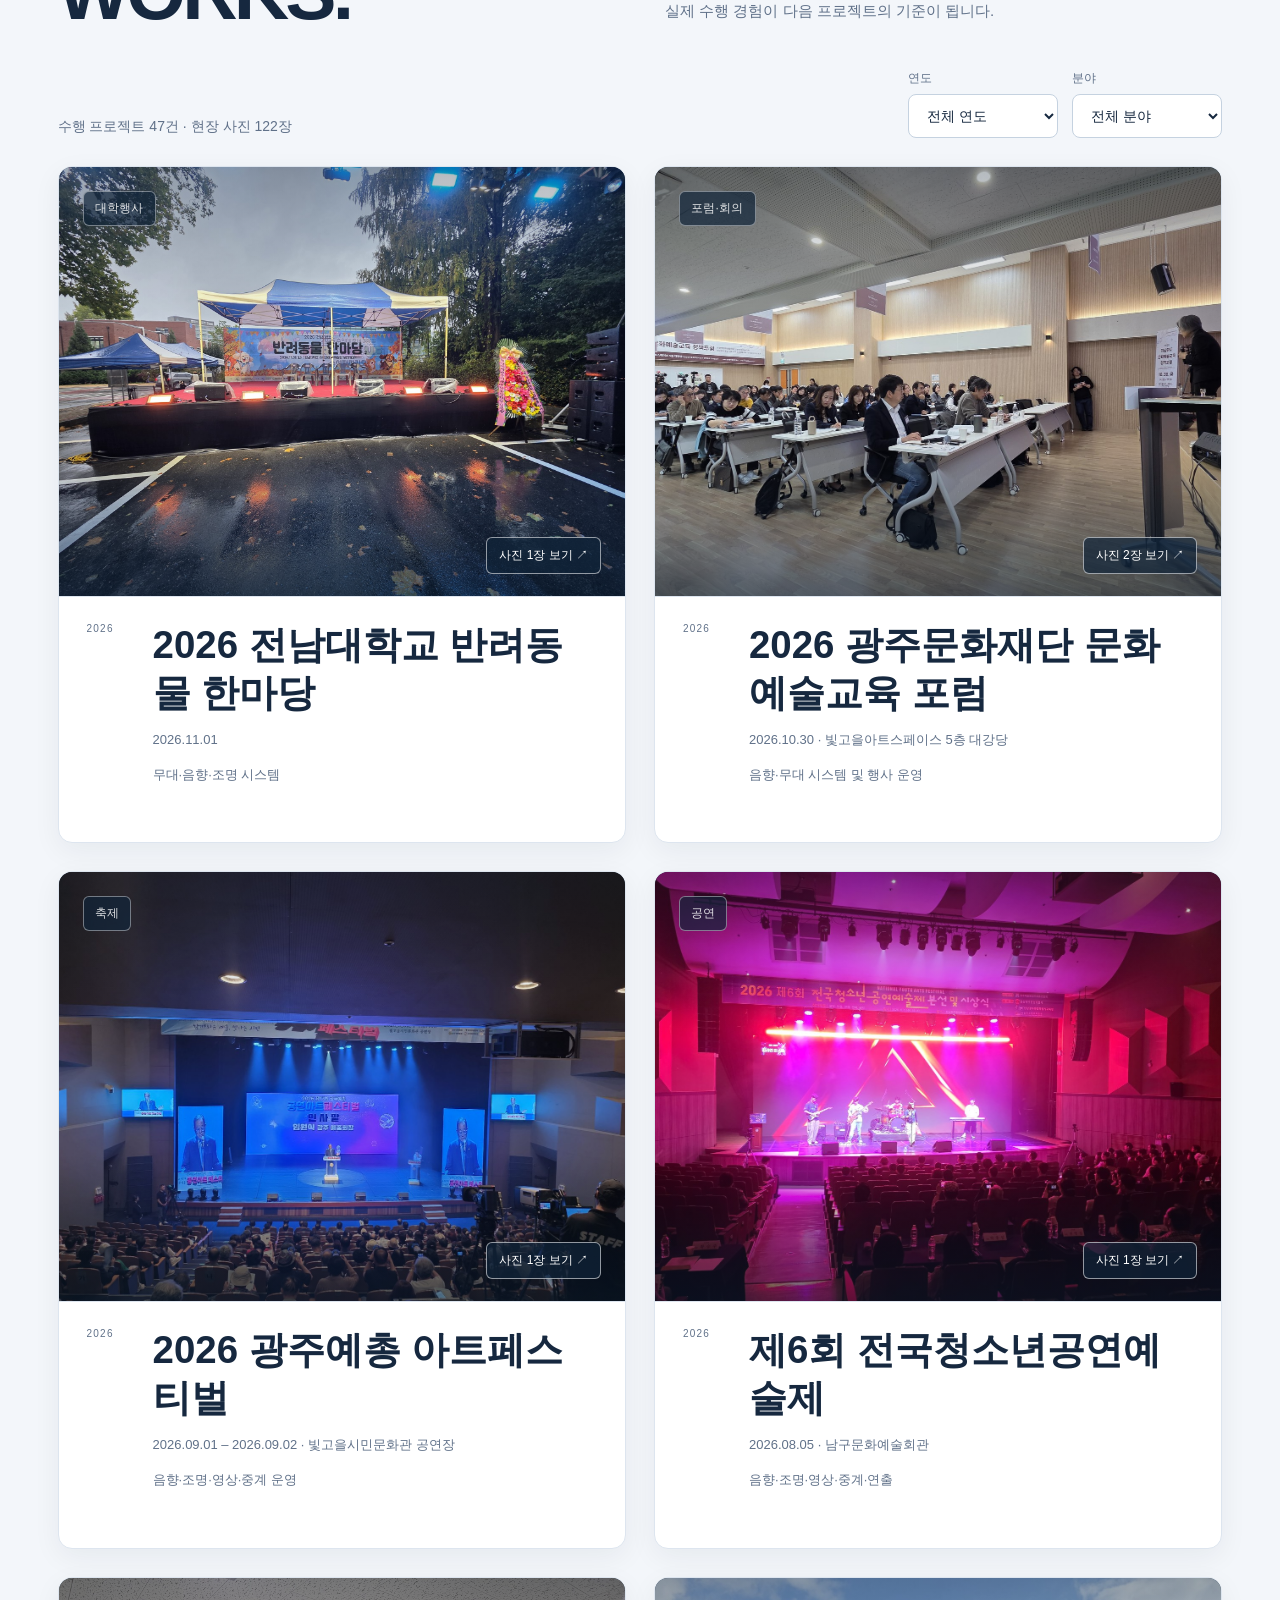
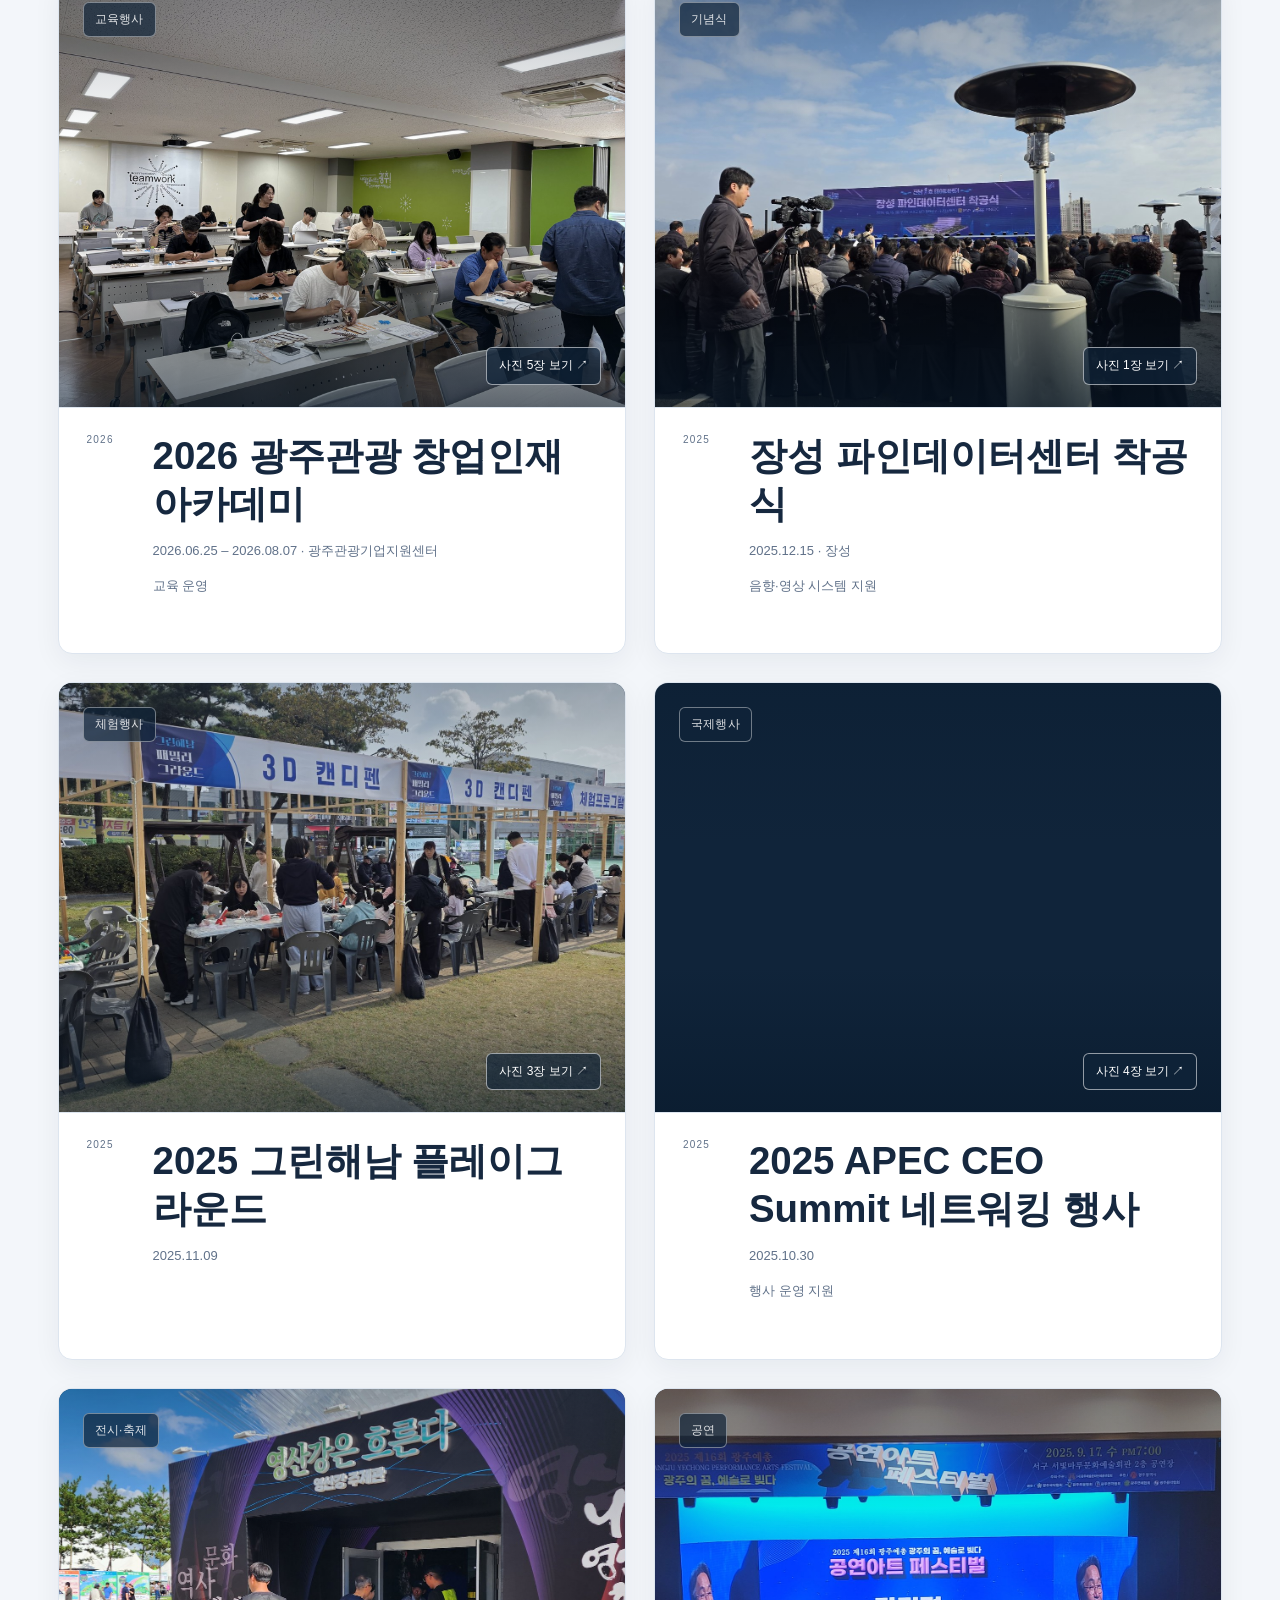
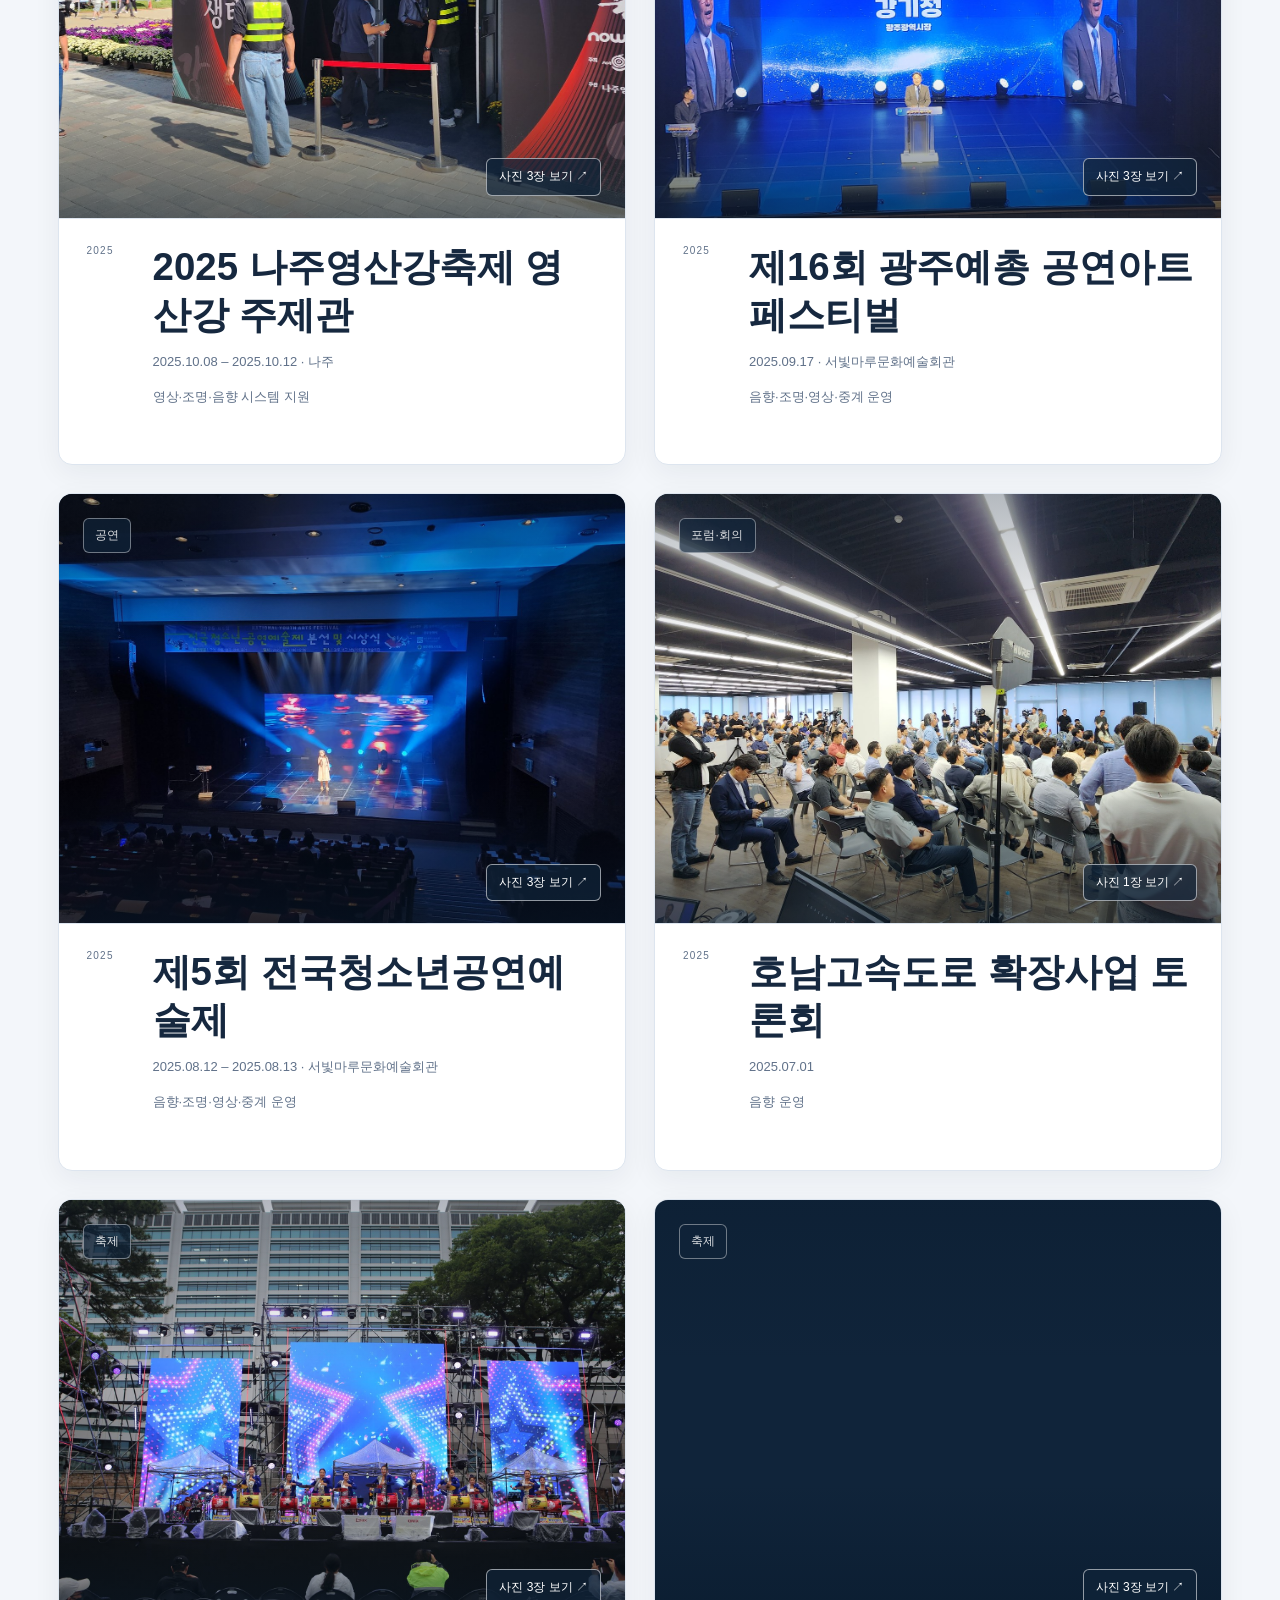
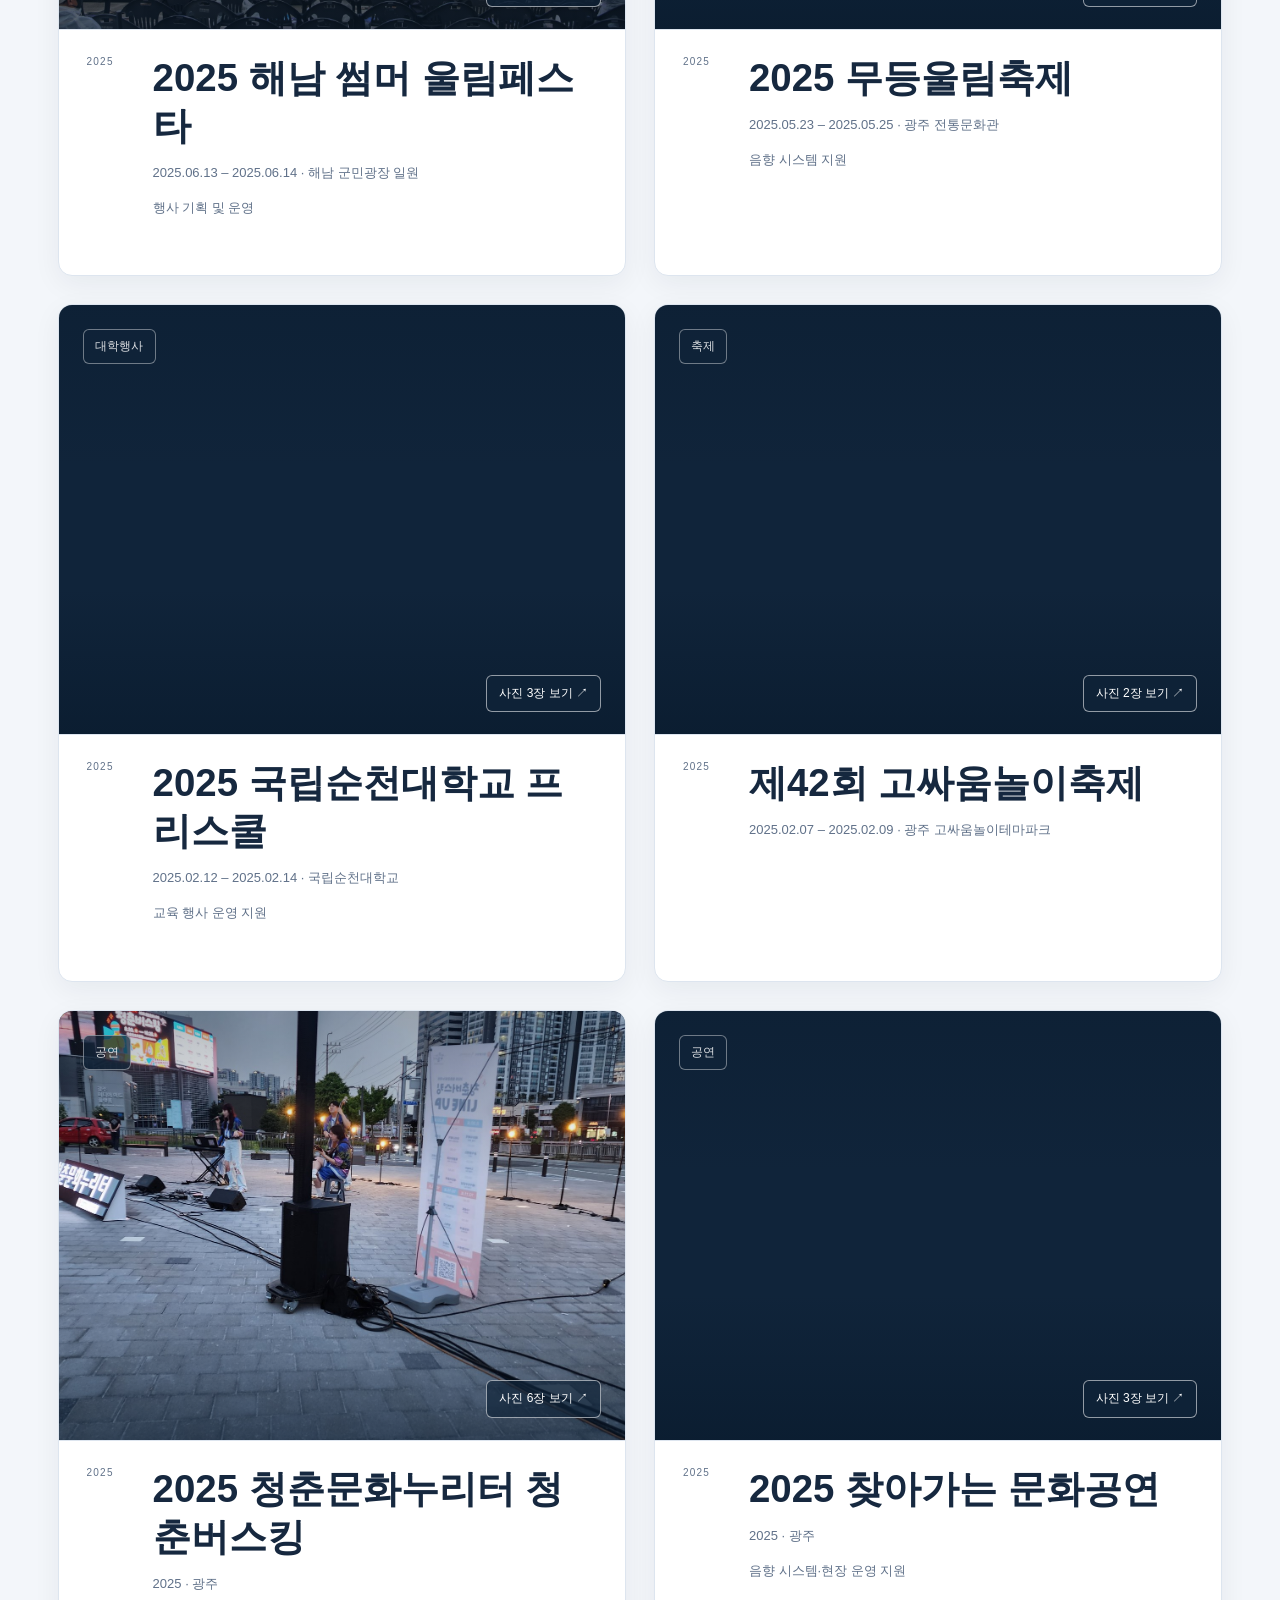
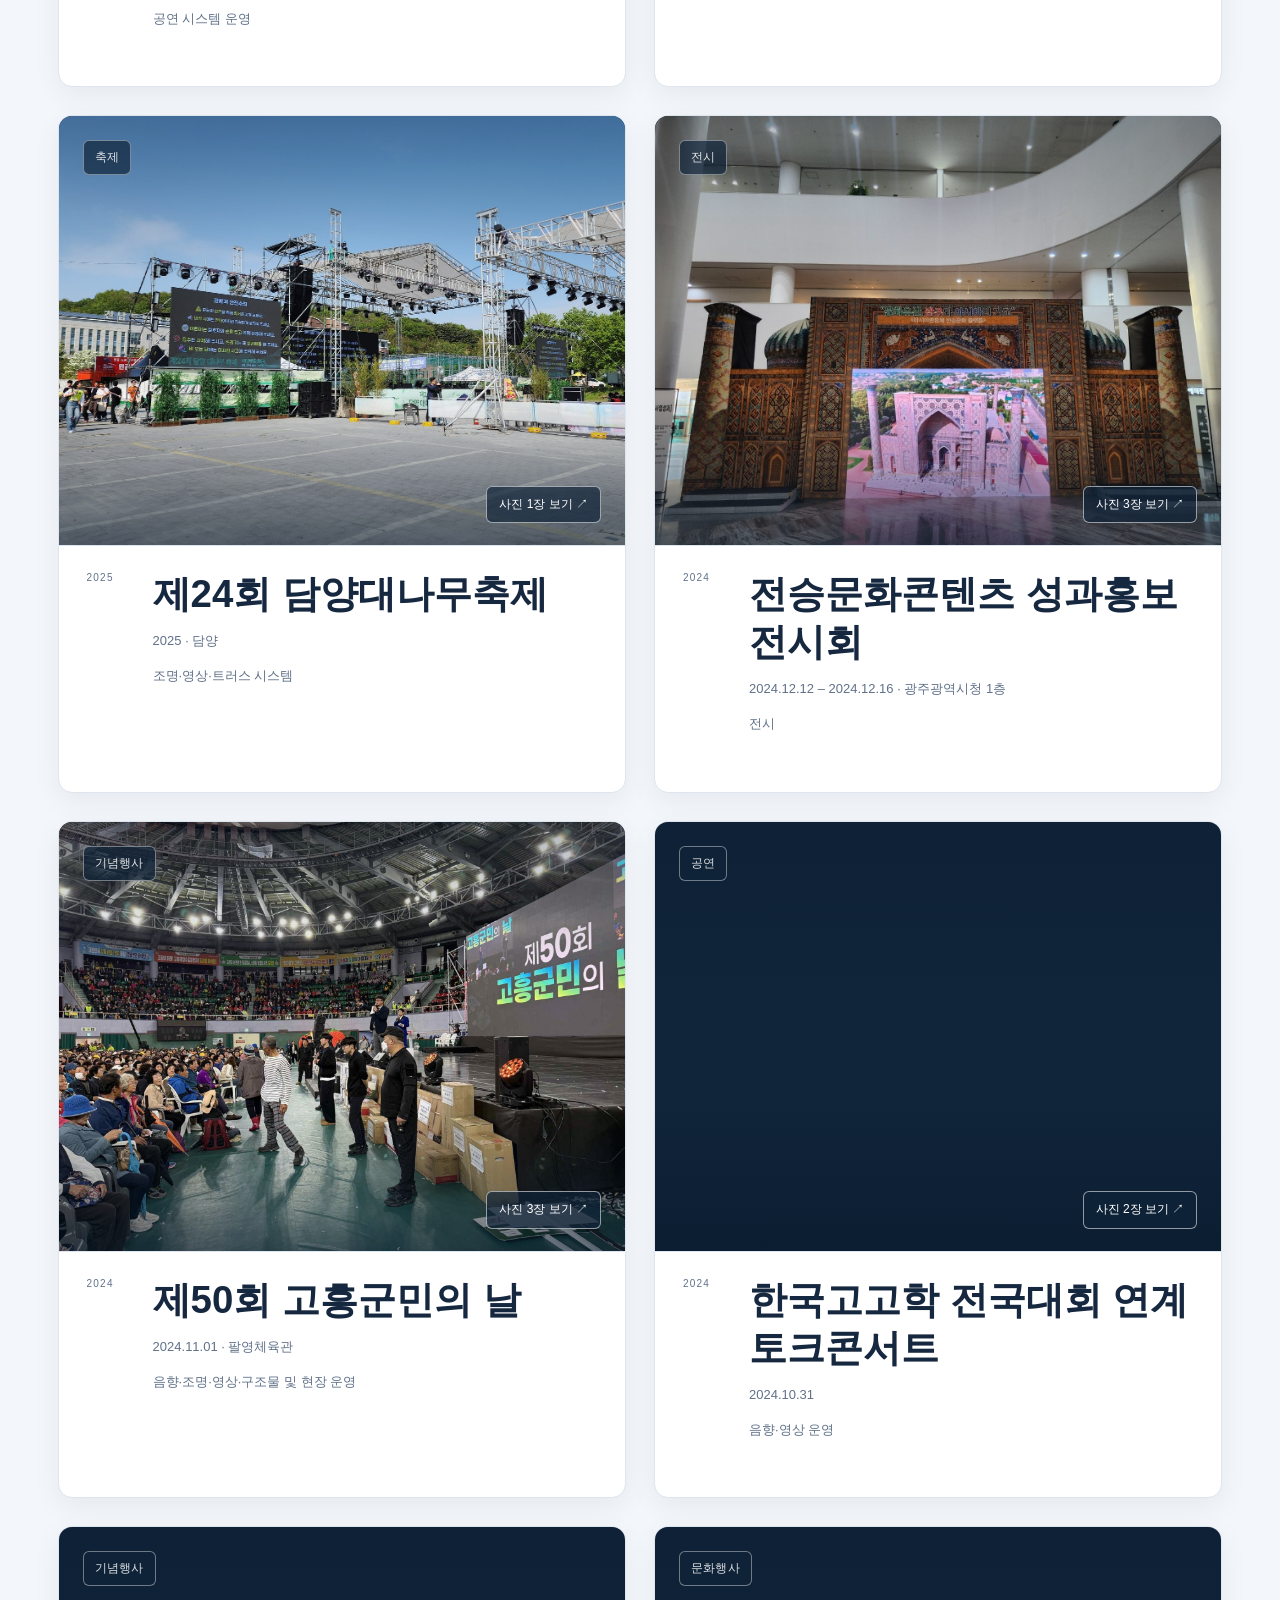
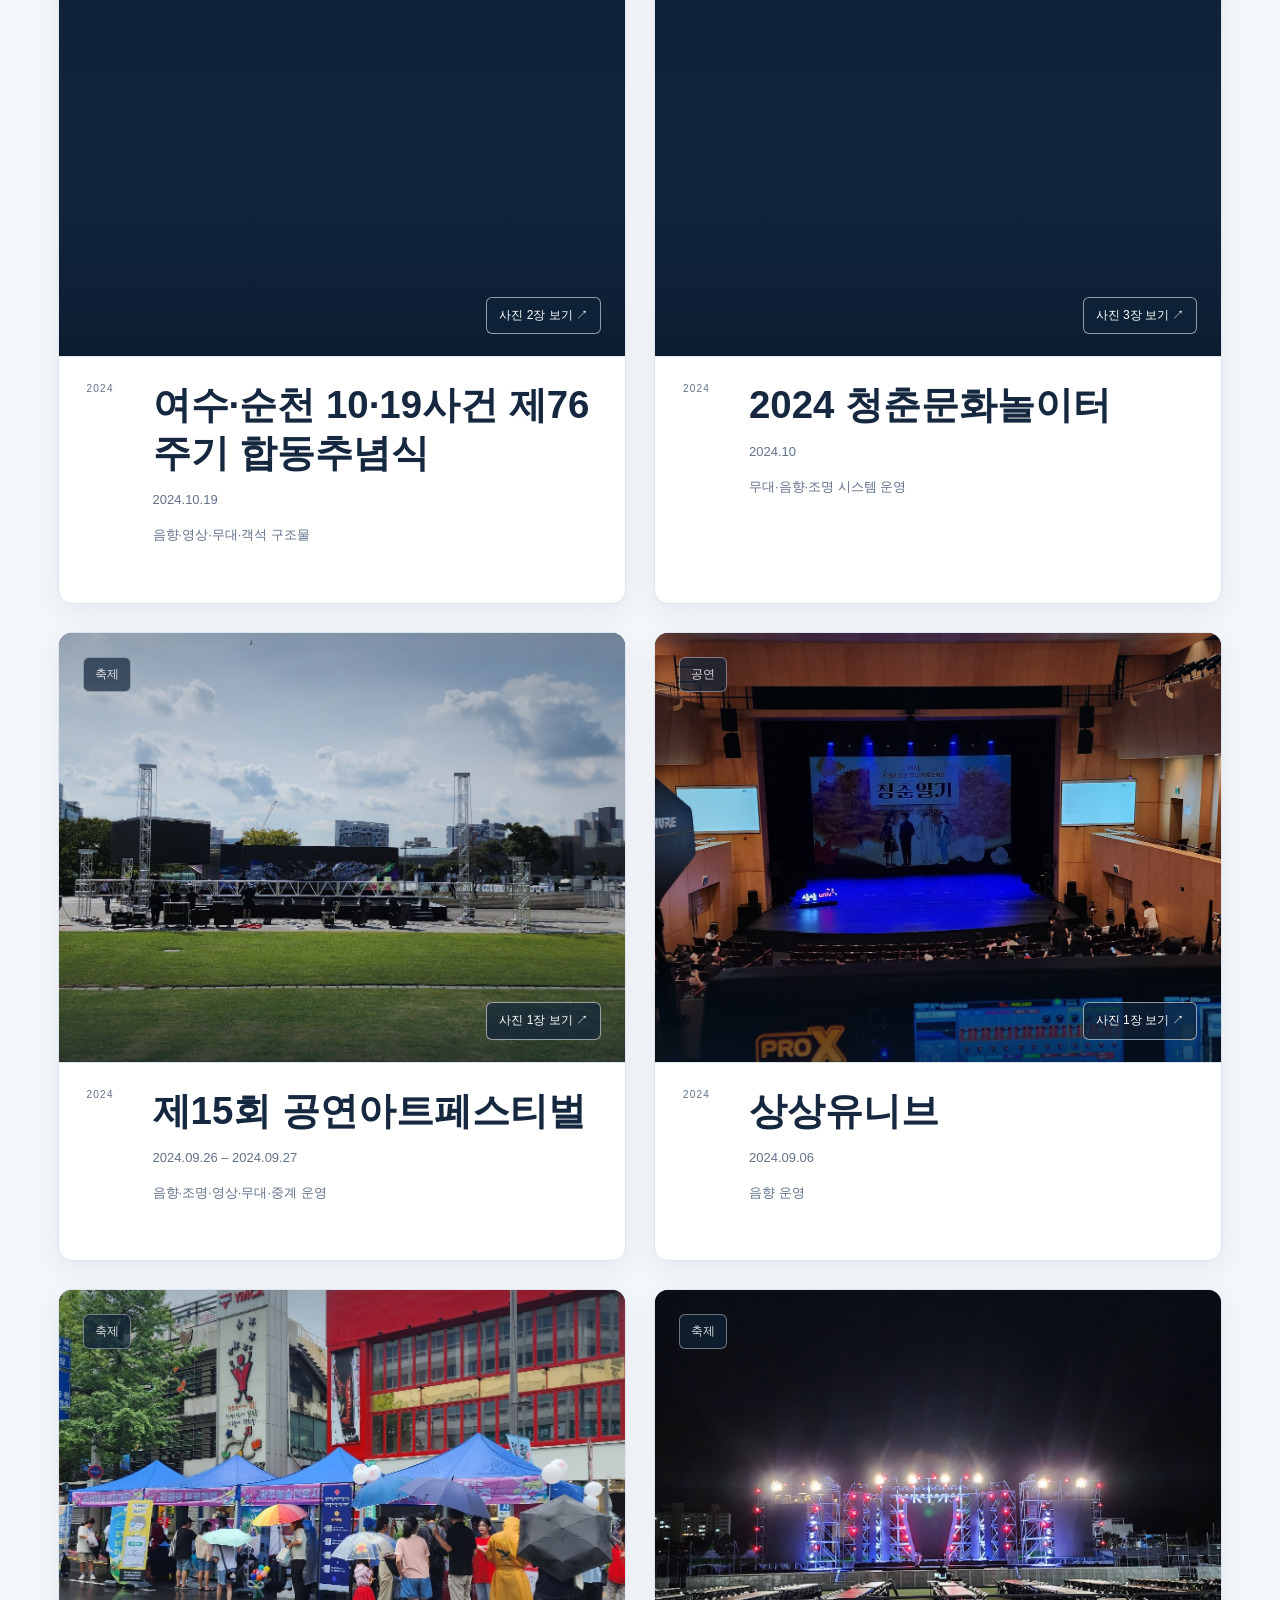
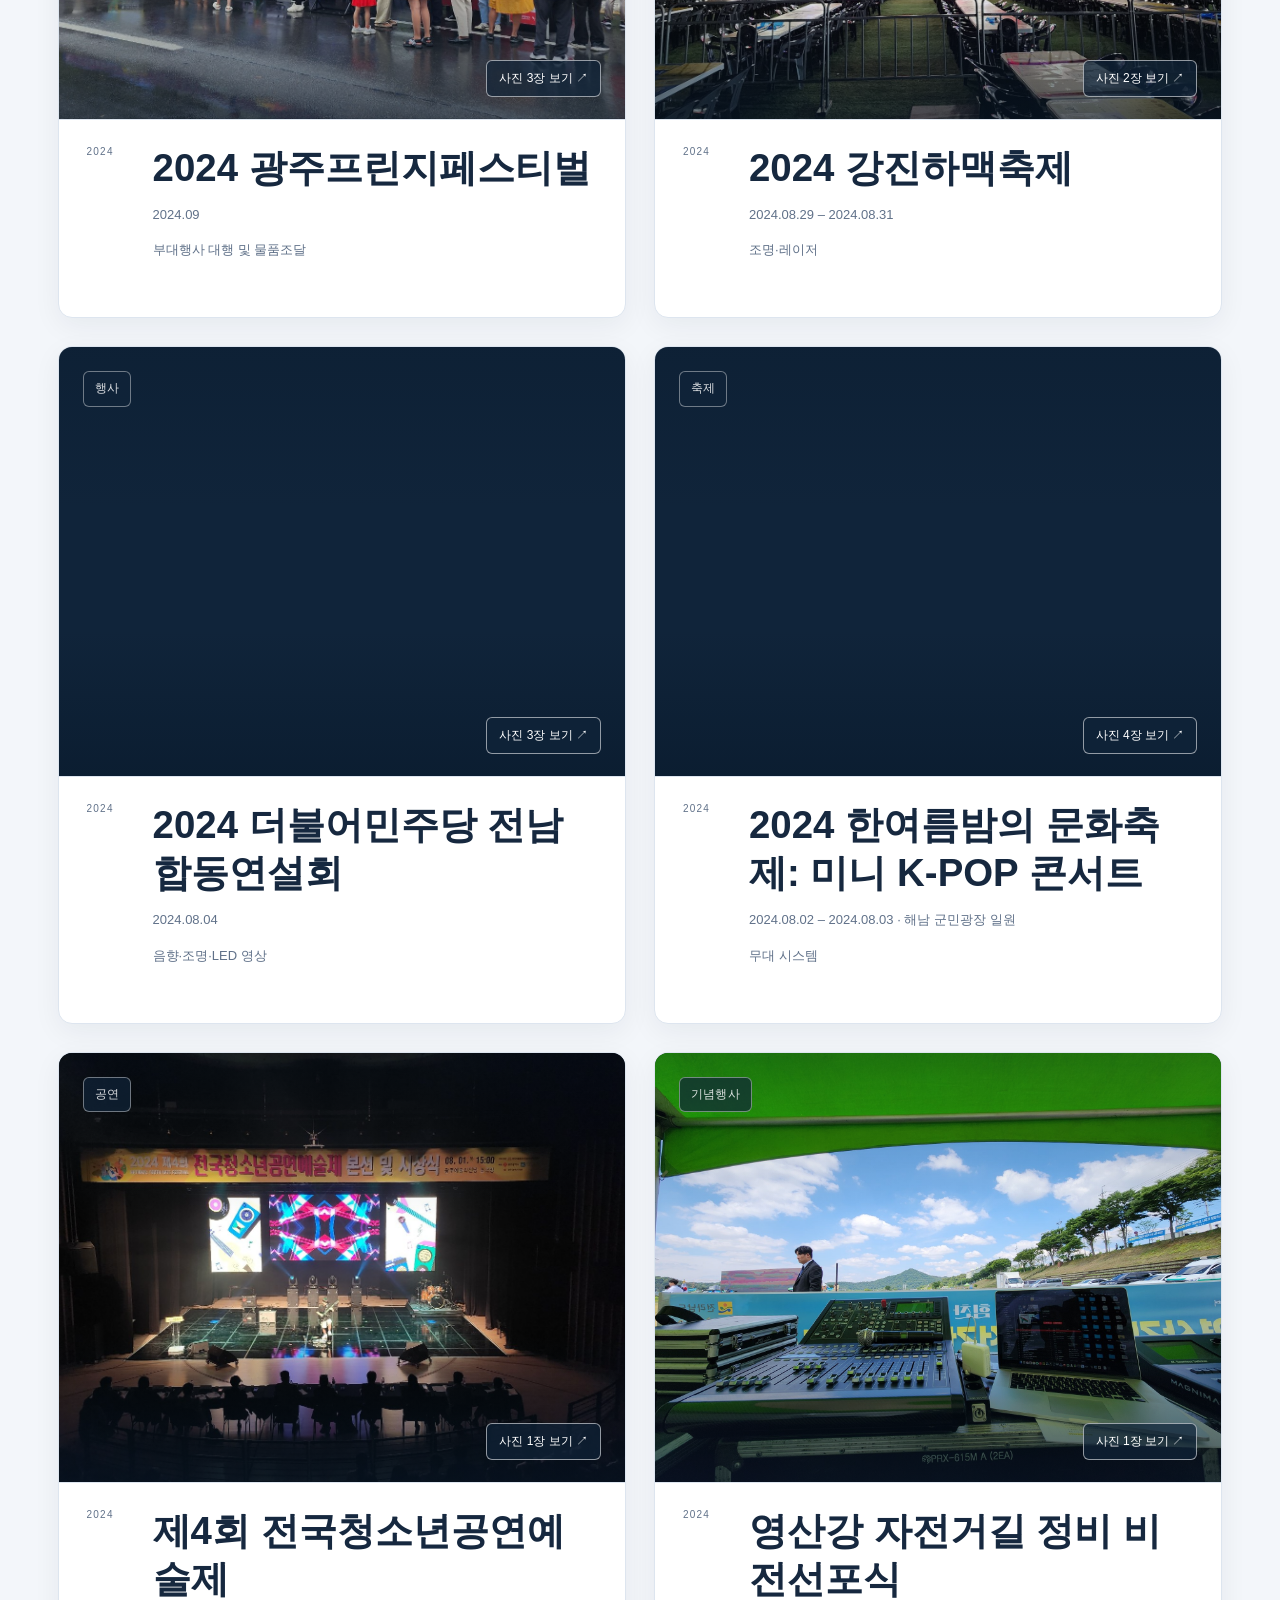
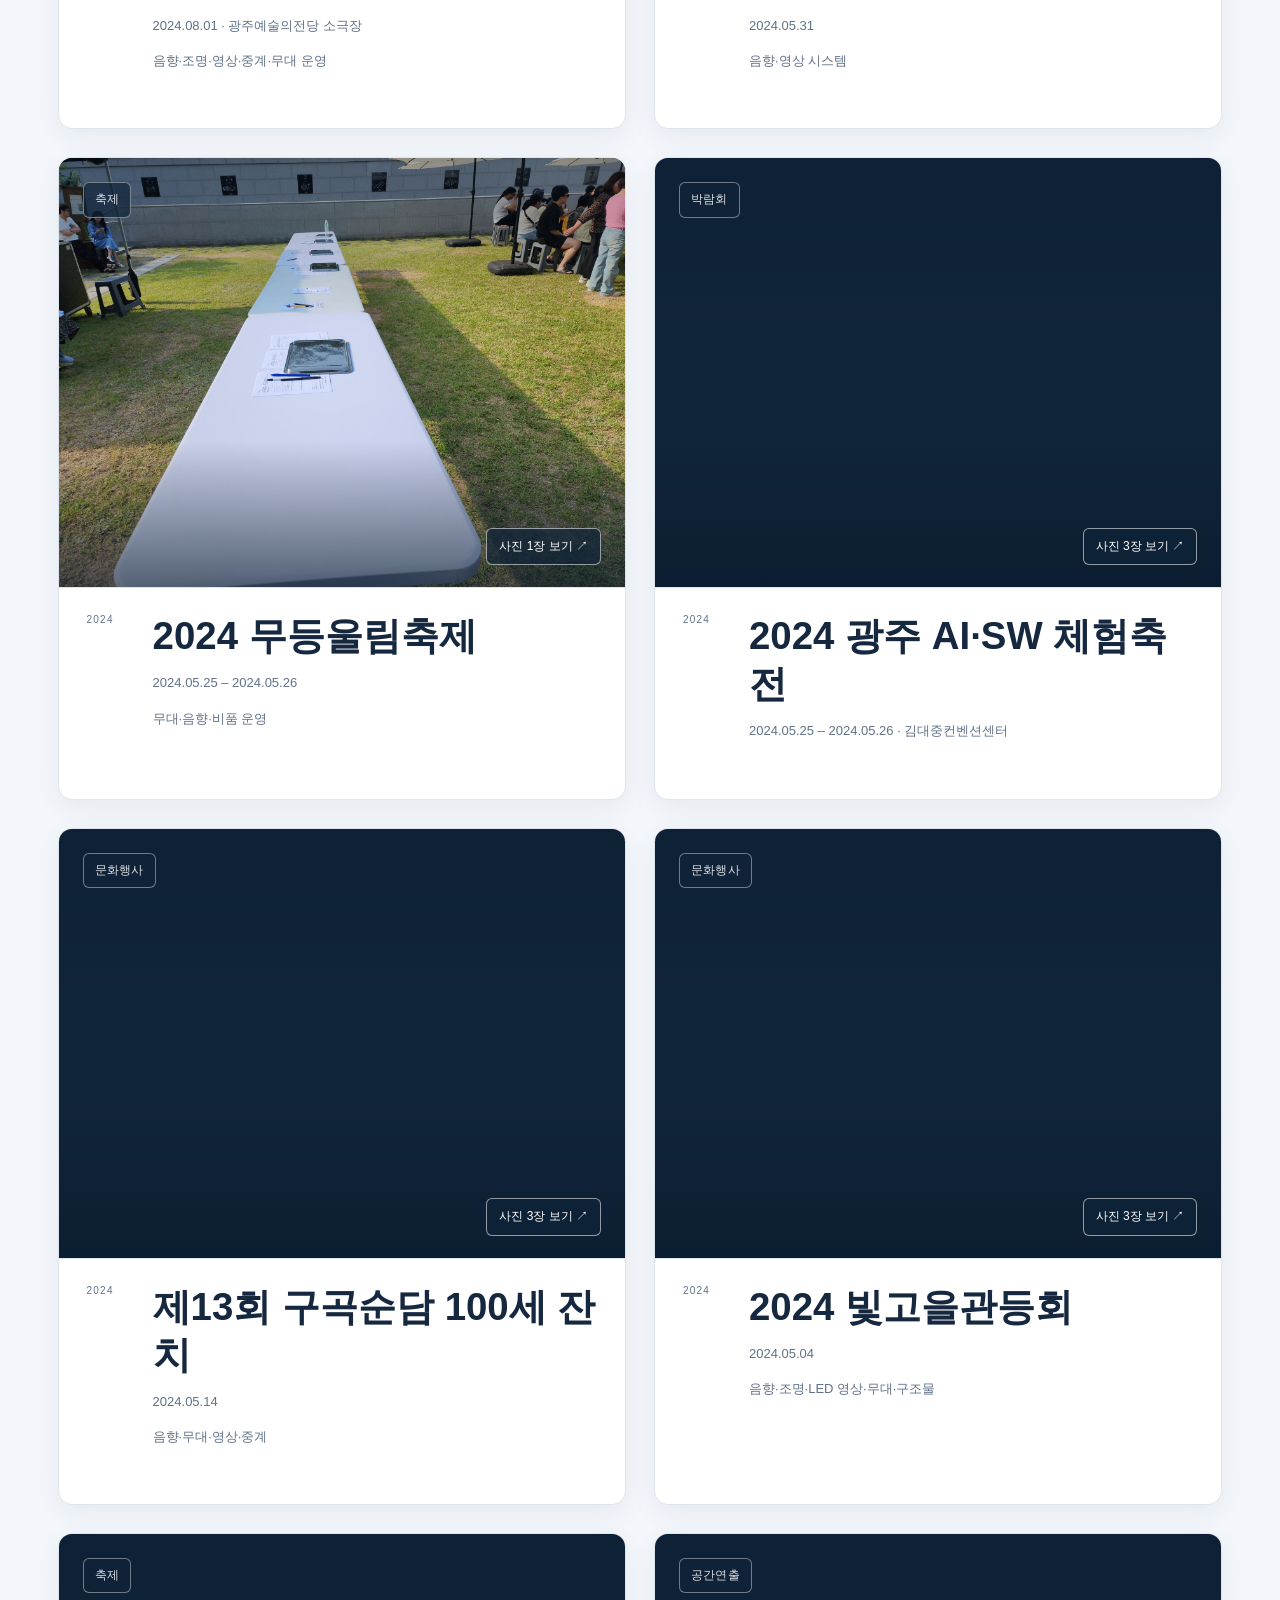
==== commit a6031bf5: "Merge remote-tracking branch 'origin/main' # Conflicts: #	index.html" ====
--- a/index.html
+++ b/index.html
@@ -40,6 +40,7 @@
   <link rel="stylesheet" href="assets/style.css" />
   <link rel="stylesheet" href="assets/brand-theme.css" />
   <link rel="stylesheet" href="assets/projects.css" />
+  <link rel="stylesheet" href="assets/equipment.css?v=20261106-ratio" />
 </head>
 <body>
   <a class="skip-link" href="#mainContent">본문으로 이동</a>
@@ -55,6 +56,7 @@
       <a href="#services">SERVICES</a>
       <a href="#projects">PROJECTS</a>
       <a href="#production">PRODUCTION</a>
+      <a href="#equipment">보유 장비</a>
       <a href="#contact">CONTACT</a>
     </nav>
     <button class="menu-btn" type="button" aria-expanded="false" aria-controls="mobileNav">MENU</button>
@@ -65,6 +67,7 @@
     <a href="#services">SERVICES</a>
     <a href="#projects">PROJECTS</a>
     <a href="#production">PRODUCTION</a>
+      <a href="#equipment">보유 장비</a>
     <a href="#contact">CONTACT</a>
   </nav>
 
@@ -84,6 +87,7 @@
           <div class="hero-actions">
             <a class="btn btn-primary" href="#projects">VIEW PROJECTS <span>↗</span></a>
             <a class="btn btn-ghost" href="#contact">START A PROJECT <span>→</span></a>
+            <a class="btn btn-ghost" href="#equipment">보유 장비 보기 <span>↓</span></a>
           </div>
         </div>
       </div>
@@ -279,10 +283,111 @@
       </div>
     </section>
 
+    <!-- equipment:start -->
+    <section class="section equipment" id="equipment" aria-labelledby="equipmentTitle">
+      <div class="section-head">
+        <div class="section-kicker">05 / OUR EQUIPMENT</div>
+        <h2 id="equipmentTitle">현장을 완성하는<br />보유 장비.</h2>
+        <p>공연의 규모와 공간에 맞춰 음향 시스템과 LED 화면을 구성합니다.</p>
+      </div>
+      <div class="equipment-topline">
+        <p>음향 <strong>35종</strong><span aria-hidden="true"> / </span>LED 영상 <strong>4종</strong></p>
+        <a href="#contact">장비 구성 문의 <span aria-hidden="true">↗</span></a>
+      </div>
+      <div class="equipment-heading"><span>SOUND SYSTEM</span><h3>음향 장비</h3><p>분류를 열어 장비명과 보유 수량을 확인하세요.</p></div>
+      <div class="equipment-audio">
+        <details class="equipment-group" open><summary><span>콘솔</span><small>6종</small></summary><ul class="equipment-list">
+          <li class="equipment-item has-photo"><figure class="equipment-photo"><a href="assets/equipment/aud-behringer-x18.webp" target="_blank" rel="noopener" aria-label="Behringer X air X18 참고 이미지 크게 보기"><img src="assets/equipment/aud-behringer-x18.webp" alt="Behringer X air X18 제품 참고 이미지" loading="lazy" decoding="async" width="3441" height="3357" /></a><figcaption>제품 참고 이미지 <a href="https://www.behringer.com/en/products/0605-AAA" target="_blank" rel="noopener noreferrer">출처 ↗</a></figcaption></figure><span>Behringer X air X18</span><strong>1<small> EA</small></strong></li>
+          <li class="equipment-item has-photo"><figure class="equipment-photo"><a href="assets/equipment/aud-midas-dl32.png" target="_blank" rel="noopener" aria-label="MIDAS DL32 참고 이미지 크게 보기"><img src="assets/equipment/aud-midas-dl32.png" alt="MIDAS DL32 제품 참고 이미지" loading="lazy" decoding="async" width="2000" height="712" /></a><figcaption>제품 참고 이미지 <a href="https://www.midasconsoles.com/en/products/0606-acr" target="_blank" rel="noopener noreferrer">출처 ↗</a></figcaption></figure><span>MIDAS DL32</span><strong>1<small> EA</small></strong></li>
+          <li class="equipment-item has-photo"><figure class="equipment-photo"><a href="assets/equipment/aud-midas-m32.png" target="_blank" rel="noopener" aria-label="MIDAS M32 참고 이미지 크게 보기"><img src="assets/equipment/aud-midas-m32.png" alt="MIDAS M32 제품 참고 이미지" loading="lazy" decoding="async" width="2000" height="1030" /></a><figcaption>제품 참고 이미지 <a href="https://www.midasconsoles.com/en/products/0603-adx" target="_blank" rel="noopener noreferrer">출처 ↗</a></figcaption></figure><span>MIDAS M32</span><strong>1<small> EA</small></strong></li>
+          <li class="equipment-item has-photo"><figure class="equipment-photo"><a href="assets/equipment/aud-midas-m32r.png" target="_blank" rel="noopener" aria-label="MIDAS M32R 참고 이미지 크게 보기"><img src="assets/equipment/aud-midas-m32r.png" alt="MIDAS M32R 제품 참고 이미지" loading="lazy" decoding="async" width="2000" height="1340" /></a><figcaption>제품 참고 이미지 <a href="https://www.midasconsoles.com/en/products/0603-aef" target="_blank" rel="noopener noreferrer">출처 ↗</a></figcaption></figure><span>MIDAS M32R</span><strong>1<small> EA</small></strong></li>
+          <li class="equipment-item has-photo"><figure class="equipment-photo"><a href="assets/equipment/aud-yamaha-riod2-3224.jpg" target="_blank" rel="noopener" aria-label="YAMAHA RioD2 3224 참고 이미지 크게 보기"><img src="assets/equipment/aud-yamaha-riod2-3224.jpg" alt="YAMAHA RioD2 3224 제품 참고 이미지" loading="lazy" decoding="async" width="396" height="396" /></a><figcaption>제품 참고 이미지 <a href="https://usa.yamaha.com/products/proaudio/interfaces/index.html" target="_blank" rel="noopener noreferrer">출처 ↗</a></figcaption></figure><span>YAMAHA RioD2 3224</span><strong>3<small> EA</small></strong></li>
+          <li class="equipment-item has-photo"><figure class="equipment-photo"><a href="assets/equipment/aud-yamaha-pm3.png" target="_blank" rel="noopener" aria-label="YAMAHA RIVAGE PM3 참고 이미지 크게 보기"><img src="assets/equipment/aud-yamaha-pm3.png" alt="YAMAHA RIVAGE PM3 제품 참고 이미지" loading="lazy" decoding="async" width="250" height="110" /></a><figcaption>제품 참고 이미지 <a href="https://usa.yamaha.com/products/proaudio/mixers/rivage_pm/index.html" target="_blank" rel="noopener noreferrer">출처 ↗</a></figcaption></figure><span>YAMAHA RIVAGE PM3</span><strong>1<small> EA</small></strong></li>
+        </ul></details>
+        <details class="equipment-group"><summary><span>메인 스피커</span><small>2종</small></summary><ul class="equipment-list">
+          <li class="equipment-item has-photo"><figure class="equipment-photo"><a href="assets/equipment/aud-e835.jpg" target="_blank" rel="noopener" aria-label="HK audio Elements E-835 참고 이미지 크게 보기"><img src="assets/equipment/aud-e835.jpg" alt="HK audio Elements E-835 제품 참고 이미지" loading="lazy" decoding="async" width="117" height="550" /></a><figcaption>제품 참고 이미지 <a href="https://hkaudio.com/products/elements-e835/" target="_blank" rel="noopener noreferrer">출처 ↗</a></figcaption></figure><span>HK audio Elements E-835</span><strong>12<small> EA</small></strong></li>
+          <li class="equipment-item has-photo"><figure class="equipment-photo"><a href="assets/equipment/aud-910.png" target="_blank" rel="noopener" aria-label="JBL SRX910LA 참고 이미지 크게 보기"><img src="assets/equipment/aud-910.png" alt="JBL SRX910LA 제품 참고 이미지" loading="lazy" decoding="async" width="240" height="160" /></a><figcaption>제품 참고 이미지 <a href="https://jblpro.com/en-US/products/srx910la" target="_blank" rel="noopener noreferrer">출처 ↗</a></figcaption></figure><span>JBL SRX910LA</span><strong>16<small> EA</small></strong></li>
+        </ul></details>
+        <details class="equipment-group"><summary><span>서브우퍼</span><small>3종</small></summary><ul class="equipment-list">
+          <li class="equipment-item has-photo"><figure class="equipment-photo"><a href="assets/equipment/aud-e210-sub.jpg" target="_blank" rel="noopener" aria-label="HK audio Elements E-210 SUB 참고 이미지 크게 보기"><img src="assets/equipment/aud-e210-sub.jpg" alt="HK audio Elements E-210 SUB 제품 참고 이미지" loading="lazy" decoding="async" width="600" height="600" /></a><figcaption>제품 참고 이미지 <a href="https://www.guitarcenter.com/HK-AUDIO/E210-AS-Sub-1500000260763.gc" target="_blank" rel="noopener noreferrer">출처 ↗</a></figcaption></figure><span>HK audio Elements E-210 SUB</span><strong>4<small> EA</small></strong></li>
+          <li class="equipment-item has-photo"><figure class="equipment-photo"><a href="assets/equipment/aud-e1200-sub.jpg" target="_blank" rel="noopener" aria-label="HK audio Elements L SUB 1200 참고 이미지 크게 보기"><img src="assets/equipment/aud-e1200-sub.jpg" alt="HK audio Elements L SUB 1200 제품 참고 이미지" loading="lazy" decoding="async" width="328" height="550" /></a><figcaption>제품 참고 이미지 <a href="https://hkaudio.com/products/linear-sub-1200/" target="_blank" rel="noopener noreferrer">출처 ↗</a></figcaption></figure><span>HK audio Elements L SUB 1200</span><strong>4<small> EA</small></strong></li>
+          <li class="equipment-item has-photo"><figure class="equipment-photo"><a href="assets/equipment/aud-928.png" target="_blank" rel="noopener" aria-label="JBL SRX928S 참고 이미지 크게 보기"><img src="assets/equipment/aud-928.png" alt="JBL SRX928S 제품 참고 이미지" loading="lazy" decoding="async" width="240" height="160" /></a><figcaption>제품 참고 이미지 <a href="https://jblpro.com/en-US/products/srx928s/1000" target="_blank" rel="noopener noreferrer">출처 ↗</a></figcaption></figure><span>JBL SRX928S</span><strong>8<small> EA</small></strong></li>
+        </ul></details>
+        <details class="equipment-group"><summary><span>모니터 스피커</span><small>3종</small></summary><ul class="equipment-list">
+          <li class="equipment-item has-photo"><figure class="equipment-photo"><a href="assets/equipment/aud-clair-wedge12.png" target="_blank" rel="noopener" aria-label="Clair Brothers Wedge 12 참고 이미지 크게 보기"><img src="assets/equipment/aud-clair-wedge12.png" alt="Clair Brothers Wedge 12 제품 참고 이미지" loading="lazy" decoding="async" width="901" height="745" /></a><figcaption>제품 참고 이미지 <a href="https://vtecnics.com/wp-content/downloads/clair-bros/monitors-descenari/wedge%20eng/WEDGE_web.pdf" target="_blank" rel="noopener noreferrer">출처 ↗</a></figcaption></figure><span>Clair Brothers Wedge 12</span><strong>12<small> EA</small></strong></li>
+          <li class="equipment-item has-photo"><figure class="equipment-photo"><a href="assets/equipment/aud-hk-pro10x.jpg" target="_blank" rel="noopener" aria-label="HK audio Pro10x 참고 이미지 크게 보기"><img src="assets/equipment/aud-hk-pro10x.jpg" alt="HK audio Pro10x 제품 참고 이미지" loading="lazy" decoding="async" width="381" height="550" /></a><figcaption>제품 참고 이미지 <a href="https://hkaudio.com/products/premium-pro-10-x/" target="_blank" rel="noopener noreferrer">출처 ↗</a></figcaption></figure><span>HK audio Pro10x</span><strong>4<small> EA</small></strong></li>
+          <li class="equipment-item has-photo"><figure class="equipment-photo"><a href="assets/equipment/aud-ld-mon15g3.jpg" target="_blank" rel="noopener" aria-label="LD Systems MON 15 G3 참고 이미지 크게 보기"><img src="assets/equipment/aud-ld-mon15g3.jpg" alt="LD Systems MON 15 G3 제품 참고 이미지" loading="lazy" decoding="async" width="2000" height="2000" /></a><figcaption>제품 참고 이미지 <a href="https://www.ld-systems.com/en/stage-monitors/mon-15-a-g3-ldmon15ag3" target="_blank" rel="noopener noreferrer">출처 ↗</a></figcaption></figure><span>LD Systems MON 15 G3</span><strong>4<small> EA</small></strong></li>
+        </ul></details>
+        <details class="equipment-group"><summary><span>무선 시스템</span><small>12종</small></summary><ul class="equipment-list">
+          <li class="equipment-item has-photo"><figure class="equipment-photo"><a href="assets/equipment/aud-qlxd1-l51.jpg" target="_blank" rel="noopener" aria-label="SHURE QLXD1 · L51 632–696 MHz 참고 이미지 크게 보기"><img src="assets/equipment/aud-qlxd1-l51.jpg" alt="SHURE QLXD1 · L51 632–696 MHz 제품 참고 이미지" loading="lazy" decoding="async" width="1140" height="820" /></a><figcaption>제품 참고 이미지 <a href="https://www.shure.com/en-US/products/wireless-systems/qlx-d_digital_wireless/qlxd1" target="_blank" rel="noopener noreferrer">출처 ↗</a></figcaption></figure><span>SHURE QLXD1 · L51 632–696 MHz</span><strong>4<small> EA</small></strong></li>
+          <li class="equipment-item has-photo"><figure class="equipment-photo"><a href="assets/equipment/aud-qlxd2-b58-l51.jpg" target="_blank" rel="noopener" aria-label="SHURE QLXD2 / BETA58 · L51 632–696 MHz 참고 이미지 크게 보기"><img src="assets/equipment/aud-qlxd2-b58-l51.jpg" alt="SHURE QLXD2 / BETA58 · L51 632–696 MHz 제품 참고 이미지" loading="lazy" decoding="async" width="1140" height="820" /></a><figcaption>제품 참고 이미지 <a href="https://www.shure.com/en-US/products/wireless-systems/qlx-d_digital_wireless/qlxd2_beta58a" target="_blank" rel="noopener noreferrer">출처 ↗</a></figcaption></figure><span>SHURE QLXD2 / BETA58 · L51 632–696 MHz</span><strong>4<small> EA</small></strong></li>
+          <li class="equipment-item has-photo"><figure class="equipment-photo"><a href="assets/equipment/aud-qlxd2-b58-l51.jpg" target="_blank" rel="noopener" aria-label="SHURE QLXD2 / BETA58 · X51 925–937.5 MHz 참고 이미지 크게 보기"><img src="assets/equipment/aud-qlxd2-b58-l51.jpg" alt="SHURE QLXD2 / BETA58 · X51 925–937.5 MHz 제품 참고 이미지" loading="lazy" decoding="async" width="1140" height="820" /></a><figcaption>제품 참고 이미지 <a href="https://www.shure.com/en-US/products/wireless-systems/qlx-d_digital_wireless/qlxd2_beta58a" target="_blank" rel="noopener noreferrer">출처 ↗</a></figcaption></figure><span>SHURE QLXD2 / BETA58 · X51 925–937.5 MHz</span><strong>4<small> EA</small></strong></li>
+          <li class="equipment-item has-photo"><figure class="equipment-photo"><a href="assets/equipment/aud-qlxd-900.jpg" target="_blank" rel="noopener" aria-label="SHURE QLXD4 · L51 632–696 MHz 참고 이미지 크게 보기"><img src="assets/equipment/aud-qlxd-900.jpg" alt="SHURE QLXD4 · L51 632–696 MHz 제품 참고 이미지" loading="lazy" decoding="async" width="1140" height="820" /></a><figcaption>제품 참고 이미지 <a href="https://www.shure.com/en-US/products/wireless-systems/qlx-d_digital_wireless/qlxd4" target="_blank" rel="noopener noreferrer">출처 ↗</a></figcaption></figure><span>SHURE QLXD4 · L51 632–696 MHz</span><strong>4<small> EA</small></strong></li>
+          <li class="equipment-item has-photo"><figure class="equipment-photo"><a href="assets/equipment/aud-qlxd-900.jpg" target="_blank" rel="noopener" aria-label="SHURE QLXD4 · X51 925–937.5 MHz 참고 이미지 크게 보기"><img src="assets/equipment/aud-qlxd-900.jpg" alt="SHURE QLXD4 · X51 925–937.5 MHz 제품 참고 이미지" loading="lazy" decoding="async" width="1140" height="820" /></a><figcaption>제품 참고 이미지 <a href="https://www.shure.com/en-US/products/wireless-systems/qlx-d_digital_wireless/qlxd4" target="_blank" rel="noopener noreferrer">출처 ↗</a></figcaption></figure><span>SHURE QLXD4 · X51 925–937.5 MHz</span><strong>4<small> EA</small></strong></li>
+          <li class="equipment-item has-photo"><figure class="equipment-photo"><a href="assets/equipment/aud-slxd1-l51.jpg" target="_blank" rel="noopener" aria-label="SHURE SLXD1+ · L51 632–696 MHz 참고 이미지 크게 보기"><img src="assets/equipment/aud-slxd1-l51.jpg" alt="SHURE SLXD1+ · L51 632–696 MHz 제품 참고 이미지" loading="lazy" decoding="async" width="1140" height="820" /></a><figcaption>SLX-D 시리즈 참고 · 세대별 외관 차이 <a href="https://www.shure.com/en-US/products/wireless-systems/slx_d_digital_wireless/slxd1" target="_blank" rel="noopener noreferrer">출처 ↗</a></figcaption></figure><span>SHURE SLXD1+ · L51 632–696 MHz</span><strong>8<small> EA</small></strong></li>
+          <li class="equipment-item has-photo"><figure class="equipment-photo"><a href="assets/equipment/aud-slxd2-b58-l51.jpg" target="_blank" rel="noopener" aria-label="SHURE SLXD2+ / BETA58 · L51 632–696 MHz 참고 이미지 크게 보기"><img src="assets/equipment/aud-slxd2-b58-l51.jpg" alt="SHURE SLXD2+ / BETA58 · L51 632–696 MHz 제품 참고 이미지" loading="lazy" decoding="async" width="1140" height="820" /></a><figcaption>SLX-D 시리즈 참고 · 세대별 외관 차이 <a href="https://www.shure.com/en-US/products/wireless-systems/slx_d_digital_wireless/slxd2_beta58" target="_blank" rel="noopener noreferrer">출처 ↗</a></figcaption></figure><span>SHURE SLXD2+ / BETA58 · L51 632–696 MHz</span><strong>8<small> EA</small></strong></li>
+          <li class="equipment-item has-photo"><figure class="equipment-photo"><a href="assets/equipment/aud-slxd3-l51.jpg" target="_blank" rel="noopener" aria-label="SHURE SLXD3+ · L51 632–696 MHz 참고 이미지 크게 보기"><img src="assets/equipment/aud-slxd3-l51.jpg" alt="SHURE SLXD3+ · L51 632–696 MHz 제품 참고 이미지" loading="lazy" decoding="async" width="1140" height="820" /></a><figcaption>SLX-D 시리즈 참고 · 세대별 외관 차이 <a href="https://www.shure.com/en-US/products/wireless-systems/slx_d_digital_wireless/slxd3" target="_blank" rel="noopener noreferrer">출처 ↗</a></figcaption></figure><span>SHURE SLXD3+ · L51 632–696 MHz</span><strong>4<small> EA</small></strong></li>
+          <li class="equipment-item has-photo"><figure class="equipment-photo"><a href="assets/equipment/aud-slxd4q-l51.jpg" target="_blank" rel="noopener" aria-label="SHURE SLXD4Q+ · L51 632–696 MHz 참고 이미지 크게 보기"><img src="assets/equipment/aud-slxd4q-l51.jpg" alt="SHURE SLXD4Q+ · L51 632–696 MHz 제품 참고 이미지" loading="lazy" decoding="async" width="1140" height="820" /></a><figcaption>SLX-D 시리즈 참고 · 세대별 외관 차이 <a href="https://www.shure.com/en-US/products/wireless-systems/slx_d_digital_wireless/slxd4qplus" target="_blank" rel="noopener noreferrer">출처 ↗</a></figcaption></figure><span>SHURE SLXD4Q+ · L51 632–696 MHz</span><strong>2<small> EA</small></strong></li>
+          <li class="equipment-item has-photo"><figure class="equipment-photo"><a href="assets/equipment/aud-ur1-l3.jpg" target="_blank" rel="noopener" aria-label="SHURE UR1 · L3 638–698 MHz 참고 이미지 크게 보기"><img src="assets/equipment/aud-ur1-l3.jpg" alt="SHURE UR1 · L3 638–698 MHz 제품 참고 이미지" loading="lazy" decoding="async" width="1140" height="820" /></a><figcaption>제품 참고 이미지 <a href="https://www.shure.com/en-US/products/wireless-systems/uhf-r_wireless/ur1" target="_blank" rel="noopener noreferrer">출처 ↗</a></figcaption></figure><span>SHURE UR1 · L3 638–698 MHz</span><strong>3<small> EA</small></strong></li>
+          <li class="equipment-item has-photo"><figure class="equipment-photo"><a href="assets/equipment/aud-ur2-b87-l3.jpg" target="_blank" rel="noopener" aria-label="SHURE UR2 / BETA87 · L3 638–698 MHz 참고 이미지 크게 보기"><img src="assets/equipment/aud-ur2-b87-l3.jpg" alt="SHURE UR2 / BETA87 · L3 638–698 MHz 제품 참고 이미지" loading="lazy" decoding="async" width="1140" height="820" /></a><figcaption>제품 참고 이미지 <a href="https://www.shure.com/en-US/products/wireless-systems/uhf-r_wireless/ur2_beta_87a" target="_blank" rel="noopener noreferrer">출처 ↗</a></figcaption></figure><span>SHURE UR2 / BETA87 · L3 638–698 MHz</span><strong>4<small> EA</small></strong></li>
+          <li class="equipment-item has-photo"><figure class="equipment-photo"><a href="assets/equipment/aud-ur4d.jpg" target="_blank" rel="noopener" aria-label="SHURE UR4D · L3 638–698 MHz 참고 이미지 크게 보기"><img src="assets/equipment/aud-ur4d.jpg" alt="SHURE UR4D · L3 638–698 MHz 제품 참고 이미지" loading="lazy" decoding="async" width="600" height="600" /></a><figcaption>제품 참고 이미지 <a href="https://www.arkbell.co.jp/equipment/ur4d/" target="_blank" rel="noopener noreferrer">출처 ↗</a></figcaption></figure><span>SHURE UR4D · L3 638–698 MHz</span><strong>2<small> EA</small></strong></li>
+        </ul></details>
+        <details class="equipment-group"><summary><span>무선 인이어 모니터</span><small>1종</small></summary><ul class="equipment-list">
+          <li class="equipment-item has-photo"><figure class="equipment-photo"><a href="assets/equipment/aud-senn-iem.jpg" target="_blank" rel="noopener" aria-label="SENNHEISER EW300 IEM G3 참고 이미지 크게 보기"><img src="assets/equipment/aud-senn-iem.jpg" alt="SENNHEISER EW300 IEM G3 제품 참고 이미지" loading="lazy" decoding="async" width="120" height="89" /></a><figcaption>제품 참고 이미지 <a href="https://www.musiciansfriend.com/pro-audio/sennheiser-ew-300-iem-g3-in-ear-wireless-monitor-system" target="_blank" rel="noopener noreferrer">출처 ↗</a></figcaption></figure><span>SENNHEISER EW300 IEM G3</span><strong>8<small> EA</small></strong></li>
+        </ul></details>
+        <details class="equipment-group"><summary><span>퍼스널 모니터</span><small>3종</small></summary><ul class="equipment-list">
+          <li class="equipment-item has-photo"><figure class="equipment-photo"><a href="assets/equipment/aud-p16-d.png" target="_blank" rel="noopener" aria-label="Behringer P16-D 참고 이미지 크게 보기"><img src="assets/equipment/aud-p16-d.png" alt="Behringer P16-D 제품 참고 이미지" loading="lazy" decoding="async" width="2000" height="479" /></a><figcaption>제품 참고 이미지 <a href="https://www.behringer.com/en/products/0609-AAD" target="_blank" rel="noopener noreferrer">출처 ↗</a></figcaption></figure><span>Behringer P16-D</span><strong>1<small> EA</small></strong></li>
+          <li class="equipment-item has-photo"><figure class="equipment-photo"><a href="assets/equipment/aud-p16-m.png" target="_blank" rel="noopener" aria-label="Behringer P16-M 참고 이미지 크게 보기"><img src="assets/equipment/aud-p16-m.png" alt="Behringer P16-M 제품 참고 이미지" loading="lazy" decoding="async" width="2000" height="1399" /></a><figcaption>제품 참고 이미지 <a href="https://www.behringer.com/en/products/0609-AAB" target="_blank" rel="noopener noreferrer">출처 ↗</a></figcaption></figure><span>Behringer P16-M</span><strong>4<small> EA</small></strong></li>
+          <li class="equipment-item has-photo"><figure class="equipment-photo"><a href="assets/equipment/aud-p16-mb.png" target="_blank" rel="noopener" aria-label="Behringer P16-MB 참고 이미지 크게 보기"><img src="assets/equipment/aud-p16-mb.png" alt="Behringer P16-MB 제품 참고 이미지" loading="lazy" decoding="async" width="1675" height="2000" /></a><figcaption>제품 참고 이미지 <a href="https://www.behringer.com/en/products/0609-AAC" target="_blank" rel="noopener noreferrer">출처 ↗</a></figcaption></figure><span>Behringer P16-MB</span><strong>4<small> EA</small></strong></li>
+        </ul></details>
+        <details class="equipment-group"><summary><span>마이크 스탠드</span><small>5종</small></summary><ul class="equipment-list">
+          <li class="equipment-item has-photo"><figure class="equipment-photo"><a href="assets/equipment/aud-km-21021.jpg" target="_blank" rel="noopener" aria-label="Mic stand / K&amp;M 21021-300-55 / 롱 참고 이미지 크게 보기"><img src="assets/equipment/aud-km-21021.jpg" alt="Mic stand / K&amp;M 21021-300-55 / 롱 제품 참고 이미지" loading="lazy" decoding="async" width="1635" height="2801" /></a><figcaption>제품 참고 이미지 <a href="https://www.k-m.de/en/products/mic-stands/floor-stands/21021-overhead-microphone-stand-black" target="_blank" rel="noopener noreferrer">출처 ↗</a></figcaption></figure><span>Mic stand / K&amp;M 21021-300-55 / 롱</span><strong>12<small> EA</small></strong></li>
+          <li class="equipment-item has-photo"><figure class="equipment-photo"><a href="assets/equipment/aud-km-25950.jpg" target="_blank" rel="noopener" aria-label="Mic stand / K&amp;M 25950 / 미들 참고 이미지 크게 보기"><img src="assets/equipment/aud-km-25950.jpg" alt="Mic stand / K&amp;M 25950 / 미들 제품 참고 이미지" loading="lazy" decoding="async" width="2902" height="3332" /></a><figcaption>제품 참고 이미지 <a href="https://www.k-m.de/en/products/mic-stands/floor-stands/25950-microphone-stand-rien-black" target="_blank" rel="noopener noreferrer">출처 ↗</a></figcaption></figure><span>Mic stand / K&amp;M 25950 / 미들</span><strong>6<small> EA</small></strong></li>
+          <li class="equipment-item has-photo"><figure class="equipment-photo"><a href="assets/equipment/aud-km-26250.jpg" target="_blank" rel="noopener" aria-label="Mic stand / K&amp;M 26250 300-55 / 일자 참고 이미지 크게 보기"><img src="assets/equipment/aud-km-26250.jpg" alt="Mic stand / K&amp;M 26250 300-55 / 일자 제품 참고 이미지" loading="lazy" decoding="async" width="3143" height="4836" /></a><figcaption>제품 참고 이미지 <a href="https://www.k-m.de/us/products/microphone-stands/floor-stands/microphone-stands-without-boom/26250-one-hand-microphone-stand-performance-black" target="_blank" rel="noopener noreferrer">출처 ↗</a></figcaption></figure><span>Mic stand / K&amp;M 26250 300-55 / 일자</span><strong>4<small> EA</small></strong></li>
+          <li class="equipment-item has-photo"><figure class="equipment-photo"><a href="assets/equipment/aud-gooseneck-black.png" target="_blank" rel="noopener" aria-label="검정색 자바라 스탠드 참고 이미지 크게 보기"><img src="assets/equipment/aud-gooseneck-black.png" alt="검정색 자바라 스탠드 제품 참고 이미지" loading="lazy" decoding="async" width="581" height="581" /></a><figcaption>제품 참고 이미지</figcaption></figure><span>검정색 자바라 스탠드</span><strong>4<small> EA</small></strong></li>
+          <li class="equipment-item has-photo"><figure class="equipment-photo"><a href="assets/equipment/aud-gooseneck-silver.png" target="_blank" rel="noopener" aria-label="은색 자바라 스탠드 참고 이미지 크게 보기"><img src="assets/equipment/aud-gooseneck-silver.png" alt="은색 자바라 스탠드 제품 참고 이미지" loading="lazy" decoding="async" width="638" height="639" /></a><figcaption>제품 참고 이미지</figcaption></figure><span>은색 자바라 스탠드</span><strong>5<small> EA</small></strong></li>
+        </ul></details>
+      </div>
+      <div class="equipment-heading equipment-video-heading"><span>LED DISPLAY</span><h3>LED 영상 장비</h3><p>패널 규격과 해상도에 맞춘 화면 구성.</p></div>
+      <div class="equipment-video">
+        <article class="equipment-led">
+          <figure class="equipment-photo"><a href="assets/equipment/vid-dv2.png" target="_blank" rel="noopener" aria-label="LED 3mm 500 x 1000 참고 이미지 크게 보기"><img src="assets/equipment/vid-dv2.png" alt="LED 3mm 500 x 1000 제품 참고 이미지" loading="lazy" decoding="async" width="1000" height="674" /></a><figcaption>DV2 시리즈 참고 사진 <a href="https://www.dicolorled.com/dv2-series/" target="_blank" rel="noopener noreferrer">출처 ↗</a></figcaption></figure>
+          <span class="equipment-led-tag">LED 패널</span>
+          <h4>LED 3mm 500 x 1000</h4>
+          <p>디컬러 DV시리즈 DV-390V2</p>
+          <dl><div><dt>패널 크기</dt><dd>500 × 1000 mm</dd></div><div><dt>패널 해상도</dt><dd>128 × 256 px</dd></div><div><dt>보유 수량</dt><dd><strong>448</strong> 장</dd></div></dl>
+        </article>
+        <article class="equipment-led">
+          <figure class="equipment-photo"><a href="assets/equipment/vid-dv2.png" target="_blank" rel="noopener" aria-label="LED 3mm 500 x 500 참고 이미지 크게 보기"><img src="assets/equipment/vid-dv2.png" alt="LED 3mm 500 x 500 제품 참고 이미지" loading="lazy" decoding="async" width="1000" height="674" /></a><figcaption>DV2 시리즈 참고 · 규격별 외관 확인 <a href="https://www.dicolorled.com/dv2-series/" target="_blank" rel="noopener noreferrer">출처 ↗</a></figcaption></figure>
+          <span class="equipment-led-tag">LED 패널</span>
+          <h4>LED 3mm 500 x 500</h4>
+          <p>디컬러 DV시리즈 DV-390V2</p>
+          <dl><div><dt>패널 크기</dt><dd>500 × 500 mm</dd></div><div><dt>패널 해상도</dt><dd>128 × 128 px</dd></div><div><dt>보유 수량</dt><dd><strong>96</strong> 장</dd></div></dl>
+        </article>
+        <article class="equipment-led">
+          <figure class="equipment-photo"><a href="assets/equipment/vid-ul.png" target="_blank" rel="noopener" aria-label="LED 6mm 500 x 1000 커브 참고 이미지 크게 보기"><img src="assets/equipment/vid-ul.png" alt="LED 6mm 500 x 1000 커브 제품 참고 이미지" loading="lazy" decoding="async" width="746" height="802" /></a><figcaption>UL 시리즈 참고 · 커브 외관 확인 <a href="https://www.dicolorled.com/ul-series/" target="_blank" rel="noopener noreferrer">출처 ↗</a></figcaption></figure>
+          <span class="equipment-led-tag">LED 패널</span>
+          <h4>LED 6mm 500 x 1000 커브</h4>
+          <p>디컬러 UL시리즈 아웃도어 6.9</p>
+          <dl><div><dt>패널 크기</dt><dd>500 × 1000 mm</dd></div><div><dt>패널 해상도</dt><dd>72 × 144 px</dd></div><div><dt>보유 수량</dt><dd><strong>402</strong> 장</dd></div></dl>
+        </article>
+        <article class="equipment-led">
+          <figure class="equipment-photo"><a href="assets/equipment/vid-ul.png" target="_blank" rel="noopener" aria-label="LED 6mm 500 x 1000 플랫 참고 이미지 크게 보기"><img src="assets/equipment/vid-ul.png" alt="LED 6mm 500 x 1000 플랫 제품 참고 이미지" loading="lazy" decoding="async" width="746" height="802" /></a><figcaption>UL 시리즈 참고 사진 <a href="https://www.dicolorled.com/ul-series/" target="_blank" rel="noopener noreferrer">출처 ↗</a></figcaption></figure>
+          <span class="equipment-led-tag">LED 패널</span>
+          <h4>LED 6mm 500 x 1000 플랫</h4>
+          <p>디컬러 UL시리즈 아웃도어 6.9</p>
+          <dl><div><dt>패널 크기</dt><dd>500 × 1000 mm</dd></div><div><dt>패널 해상도</dt><dd>72 × 144 px</dd></div><div><dt>보유 수량</dt><dd><strong>402</strong> 장</dd></div></dl>
+        </article>
+      </div>
+      <p class="equipment-note">2026-11-06 보유목록 기준 · 표기 수량은 보유 수량이며, 행사일의 사용 가능 수량과 구성은 문의 시 안내드립니다.</p>
+      <p class="equipment-note">사진은 제품·시리즈 참고 이미지이며 실제 보유품의 외관·세부 사양과 다를 수 있습니다. 사진을 누르면 크게 볼 수 있습니다.</p>
+    </section>
+    <!-- equipment:end -->
+
     <section class="section public-section">
       <div class="public-panel reveal">
         <div class="public-copy">
-          <div class="section-kicker">05 / PUBLIC EVENT CAPABILITY</div>
+          <div class="section-kicker">06 / PUBLIC EVENT CAPABILITY</div>
           <h2>Built for<br />public projects.</h2>
           <p>국가기관, 공공기관, 대학, 지역축제의 기획·행정·기술·운영 흐름을 이해하고 프로젝트 전 과정을 통합 관리합니다.</p>
         </div>
@@ -299,7 +404,7 @@
 
     <section class="section contact" id="contact">
       <div class="contact-title reveal">
-        <div class="section-kicker">06 / CONTACT</div>
+        <div class="section-kicker">07 / CONTACT</div>
         <h2>LET'S CREATE<br /><span class="gradient-text">THE NEXT EXPERIENCE.</span></h2>
       </div>
 
--- a/assets/equipment.css
+++ b/assets/equipment.css
@@ -0,0 +1,43 @@
+.equipment { background: var(--bg-soft); }
+.equipment-photo { margin:0; min-width:0; }
+.equipment-photo > a { display:flex; align-items:center; justify-content:center; height:110px; padding:8px; border-radius:8px; background:#fff; overflow:hidden; }
+.equipment-photo img { display:block; width:auto; height:auto; max-width:100%; max-height:100%; object-fit:contain; }
+.equipment-photo figcaption { margin-top:6px; font-size:10px; line-height:1.5; color:var(--muted); }
+.equipment-photo figcaption a { color:var(--blue); white-space:normal; }
+.equipment-list li.has-photo { display:grid; grid-template-columns:100px minmax(0,1fr) auto; align-items:center; gap:14px; }
+.equipment-led .equipment-photo { margin-bottom:18px; }
+.equipment-led .equipment-photo > a { height:180px; }
+@media(max-width:420px) { .equipment-list li.has-photo { grid-template-columns:76px minmax(0,1fr) auto; gap:10px; } .equipment-list .equipment-photo > a { height:80px; padding:4px; } }
+.equipment-topline { display:flex; justify-content:space-between; align-items:center; gap:20px; padding:22px 0; margin-bottom:40px; border-block:1px solid var(--line); }
+.equipment-topline p { color:var(--muted); margin:0; }
+.equipment-topline strong { color:var(--navy); font-size:24px; margin-inline:8px 18px; }
+.equipment-topline a { color:var(--blue); font-weight:700; }
+.equipment-heading { margin-bottom:22px; }
+.equipment-heading > span { color:var(--blue); font-size:11px; letter-spacing:.15em; font-weight:700; }
+.equipment-heading h3 { font-size:28px; margin:5px 0; color:var(--navy); }
+.equipment-heading p { color:var(--muted); font-size:14px; margin:0; }
+.equipment-audio { display:grid; grid-template-columns:repeat(2,minmax(0,1fr)); gap:14px; align-items:start; }
+.equipment-group { background:var(--panel); border:1px solid var(--line); border-radius:var(--card-radius); overflow:hidden; }
+.equipment-group summary { cursor:pointer; padding:20px 24px; color:var(--navy); font-weight:700; }
+.equipment-group summary small { float:right; color:var(--muted); font-weight:400; }
+.equipment-group[open] summary { border-bottom:1px solid var(--line); }
+.equipment-list { list-style:none; padding:0 24px; margin:0; }
+.equipment-list li { display:flex; justify-content:space-between; align-items:baseline; gap:18px; padding:16px 0; border-bottom:1px solid var(--line); font-size:14px; }
+.equipment-list li:last-child { border:0; }
+.equipment-list li > span { overflow-wrap:anywhere; }
+.equipment-list strong { flex-shrink:0; color:var(--blue); font-size:18px; }
+.equipment-list strong small { font-size:10px; color:var(--muted); font-weight:400; }
+.equipment-video-heading { margin-top:56px; }
+.equipment-video { display:grid; grid-template-columns:repeat(4,minmax(0,1fr)); gap:16px; }
+.equipment-led { background:var(--panel); border:1px solid var(--line); border-top:3px solid var(--cyan); border-radius:var(--card-radius); padding:24px; }
+.equipment-led-tag { color:var(--blue); font-size:11px; font-weight:700; letter-spacing:.1em; }
+.equipment-led h4 { font-size:20px; line-height:1.5; margin:14px 0 8px; color:var(--navy); overflow-wrap:anywhere; }
+.equipment-led > p { font-size:12px; color:var(--muted); min-height:40px; }
+.equipment-led dl { margin:24px 0 0; }
+.equipment-led dl > div { padding:12px 0; border-top:1px solid var(--line); }
+.equipment-led dt { font-size:11px; color:var(--muted); }
+.equipment-led dd { margin:3px 0 0; font-size:14px; color:var(--navy); }
+.equipment-led dd strong { font-size:26px; color:var(--blue); }
+.equipment-note { color:var(--muted); font-size:12px; line-height:1.8; margin-top:24px; }
+@media(max-width:1100px) { .equipment-video { grid-template-columns:repeat(2,minmax(0,1fr)); } .desktop-nav { gap:14px; } }
+@media(max-width:720px) { .equipment-audio,.equipment-video { grid-template-columns:1fr; } .equipment-topline { align-items:flex-start; flex-direction:column; gap:12px; } .equipment-group summary { padding:18px; } .equipment-list { padding-inline:18px; } .equipment-led > p { min-height:0; } }
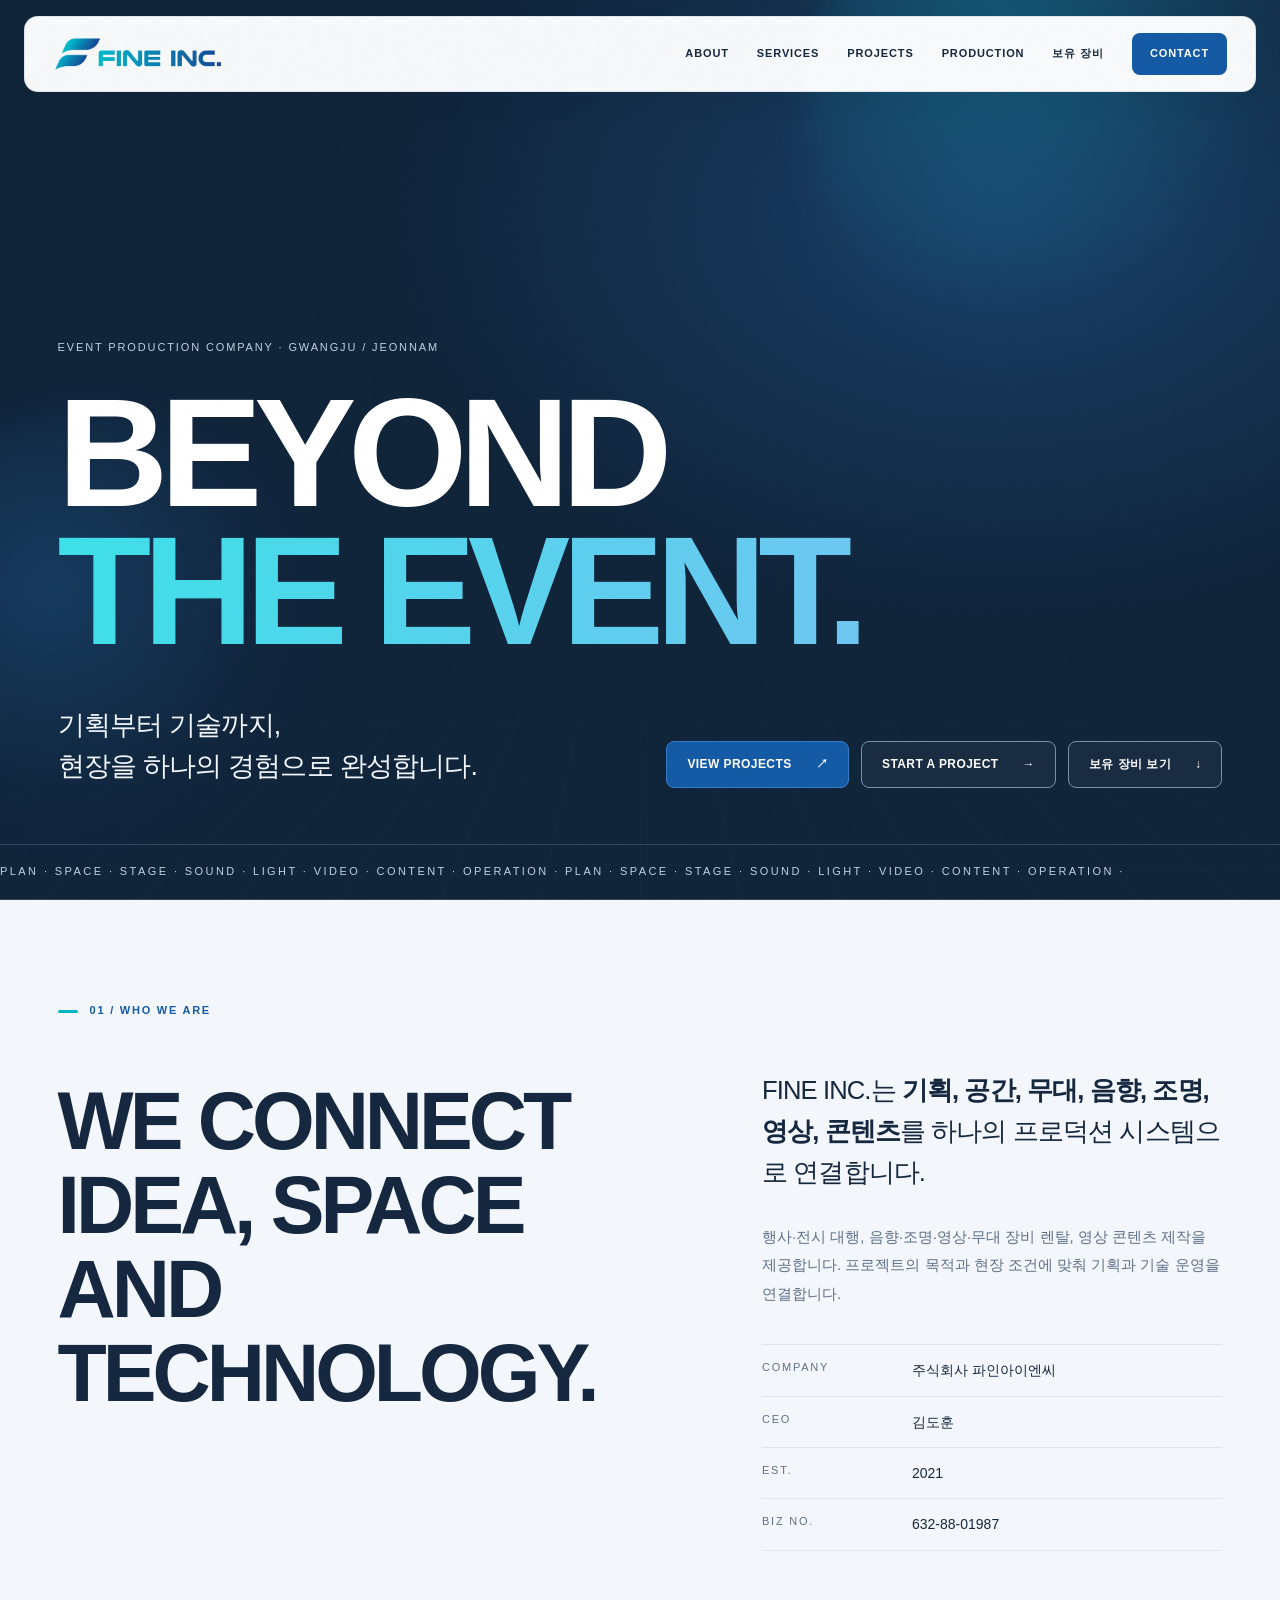
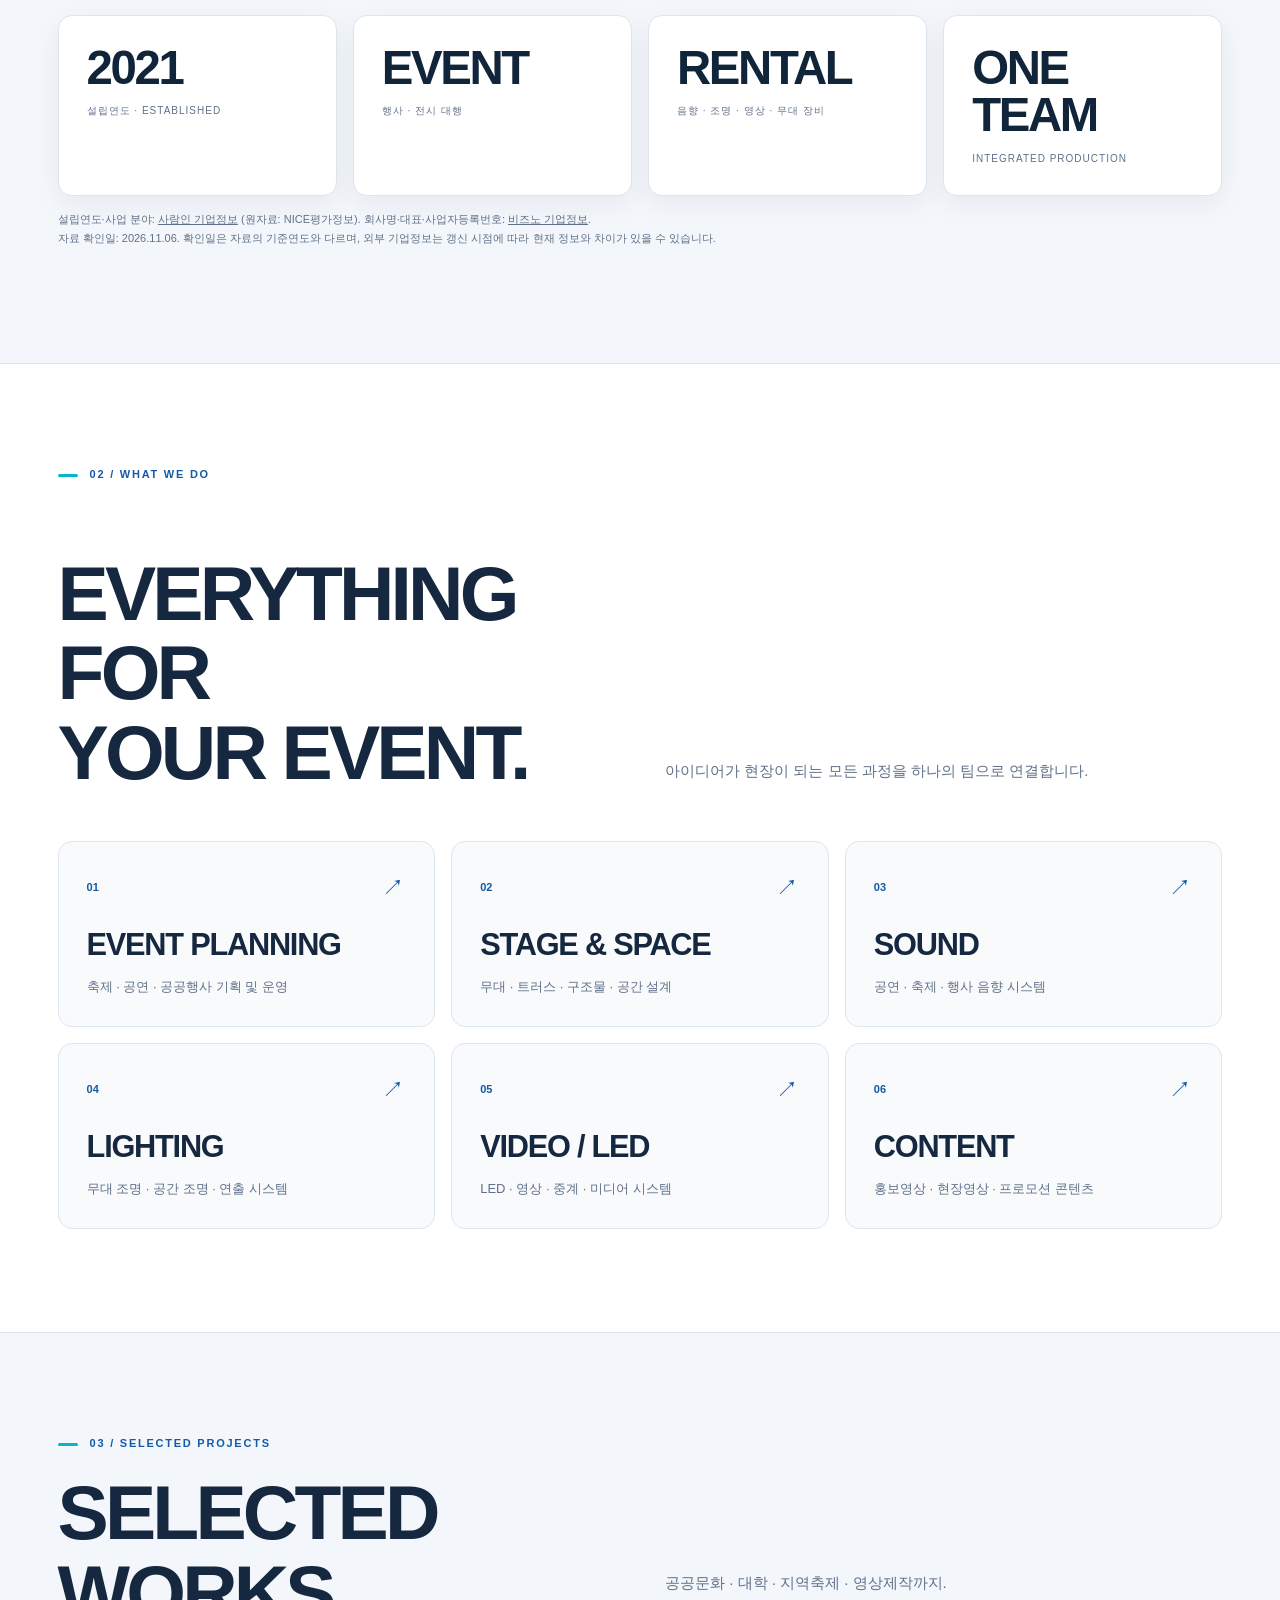
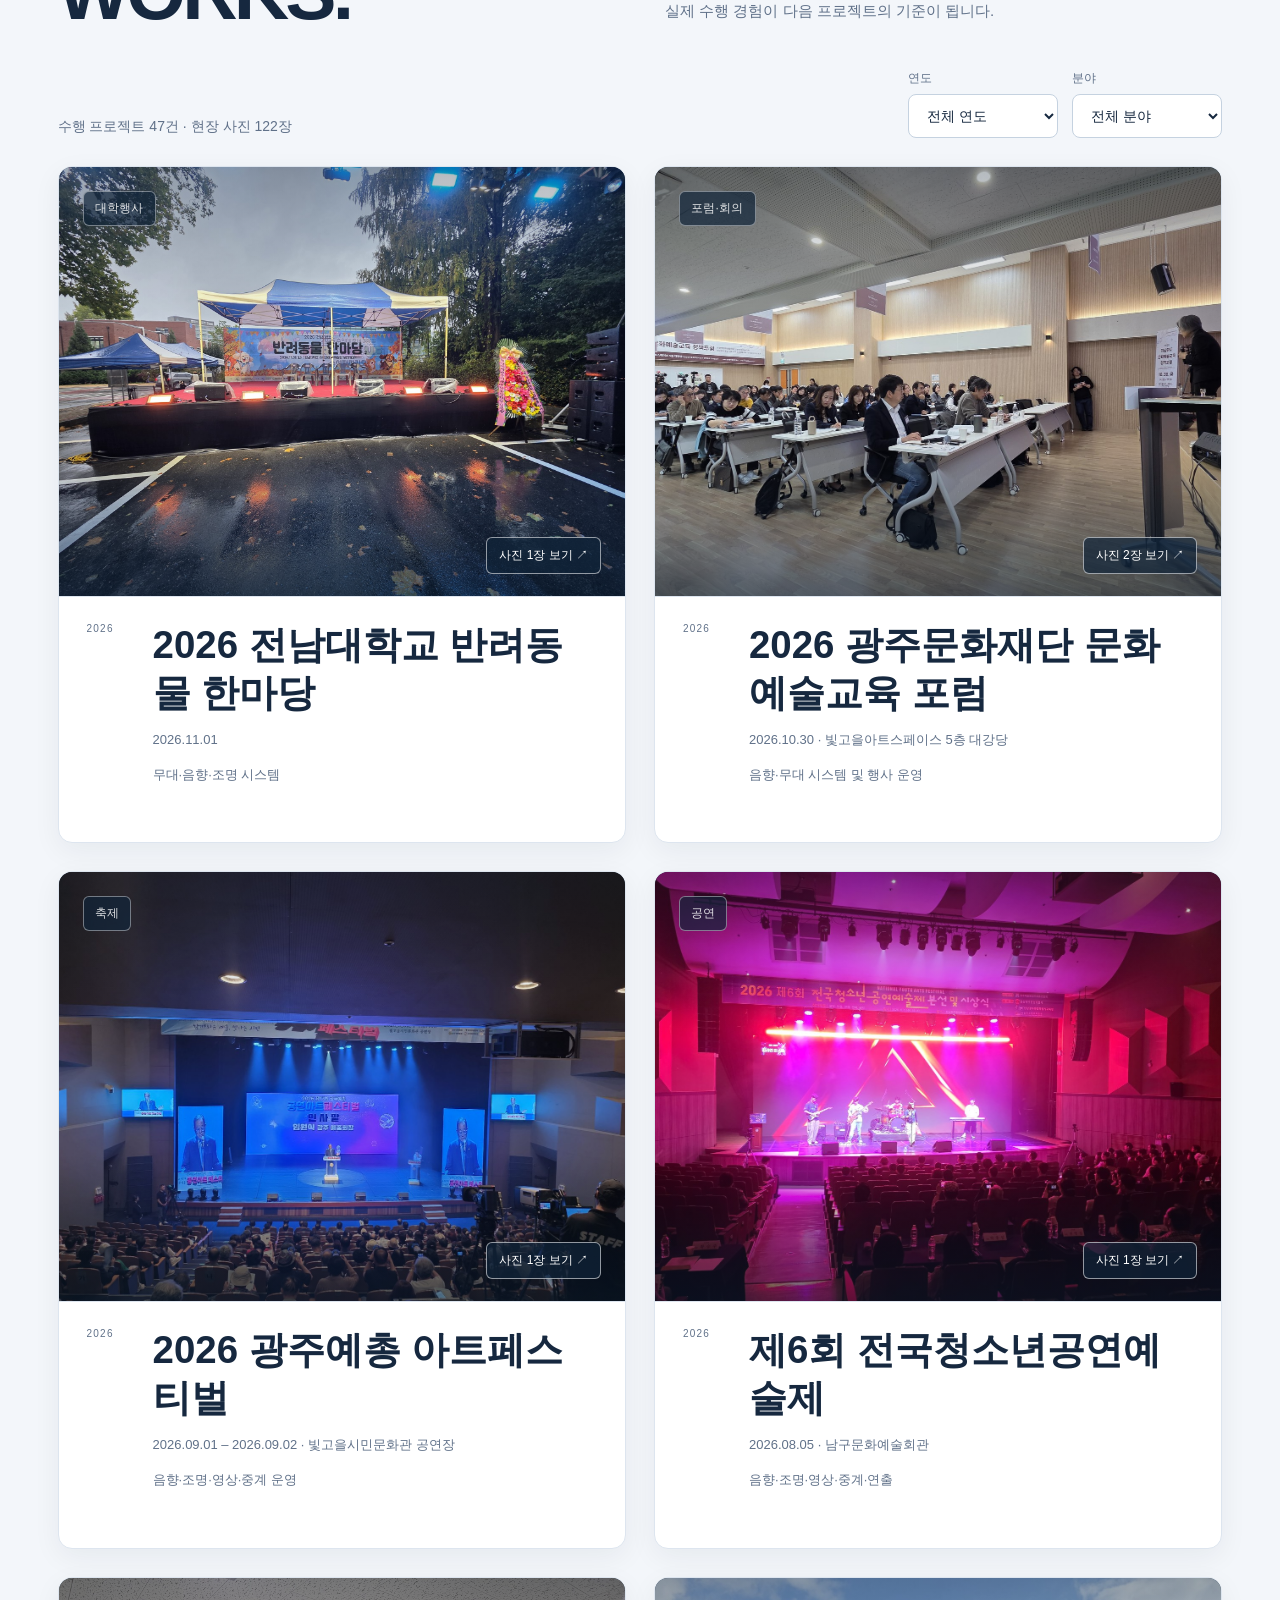
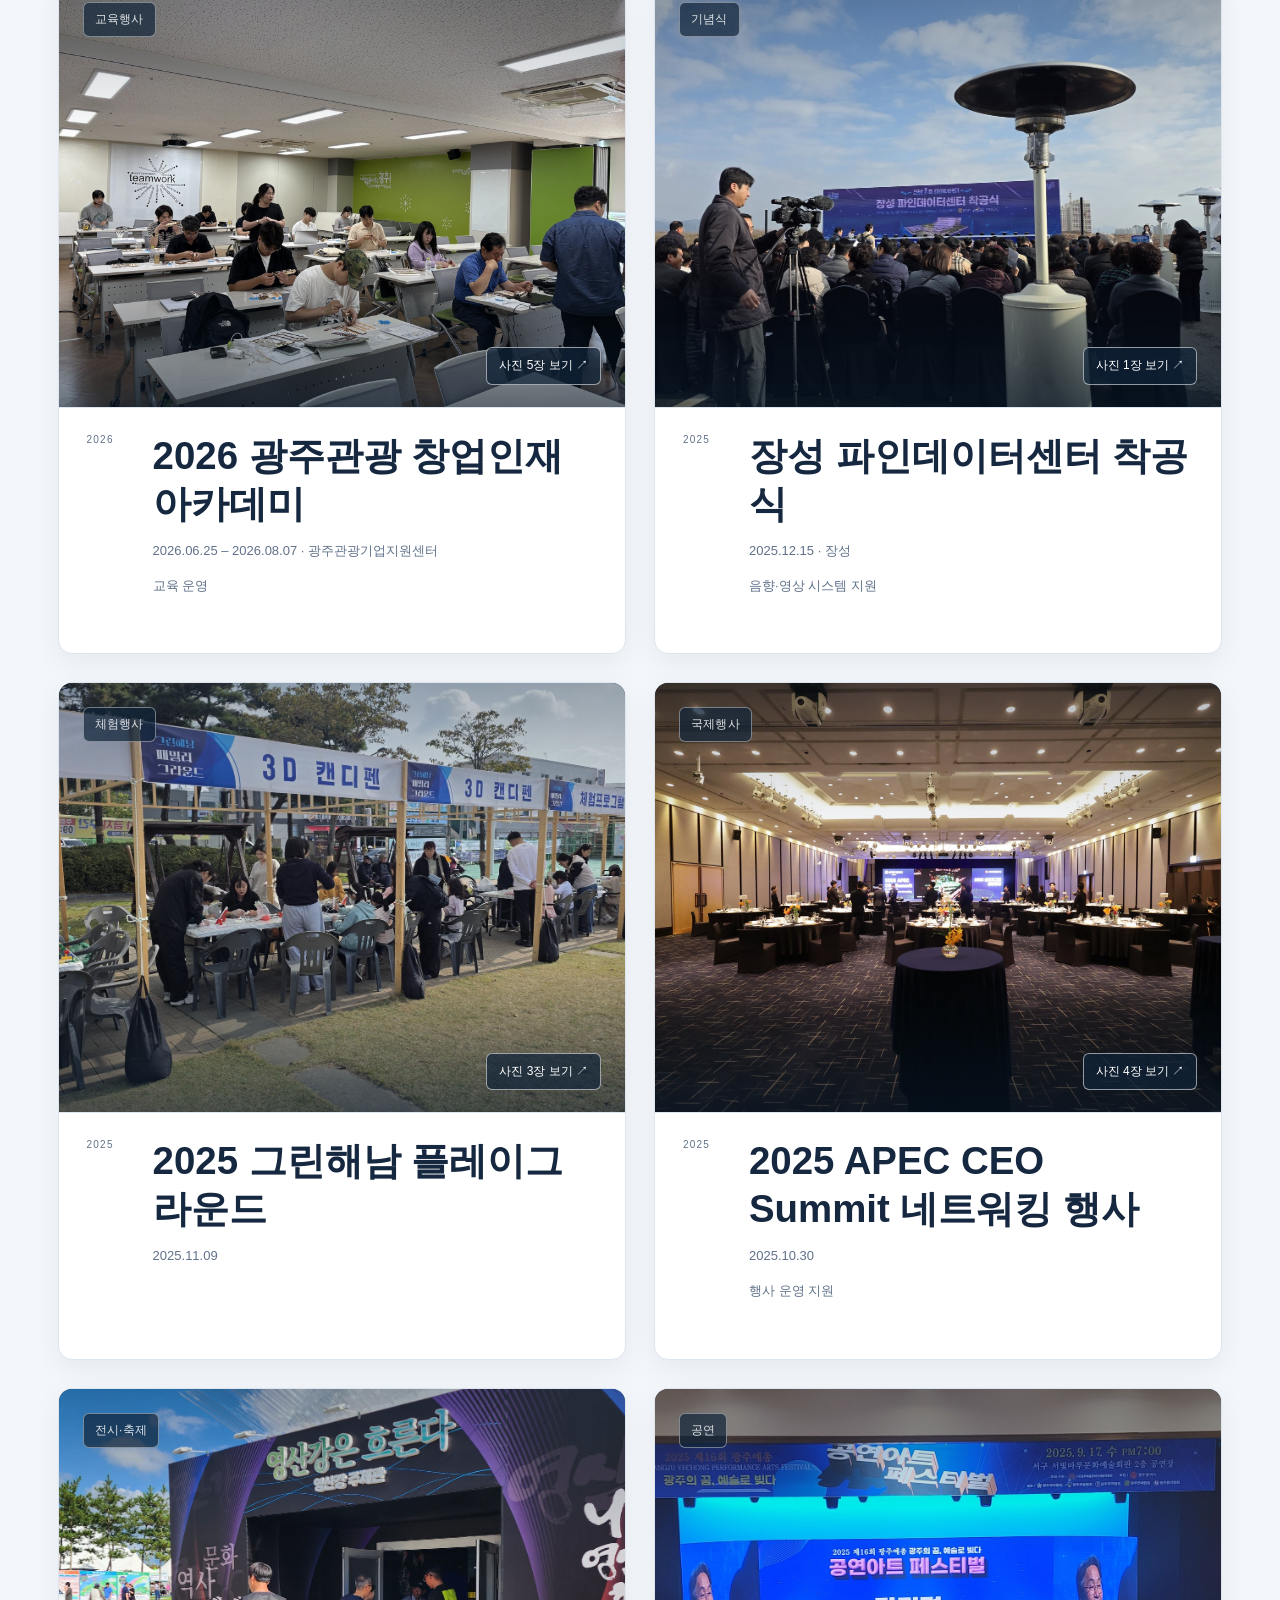
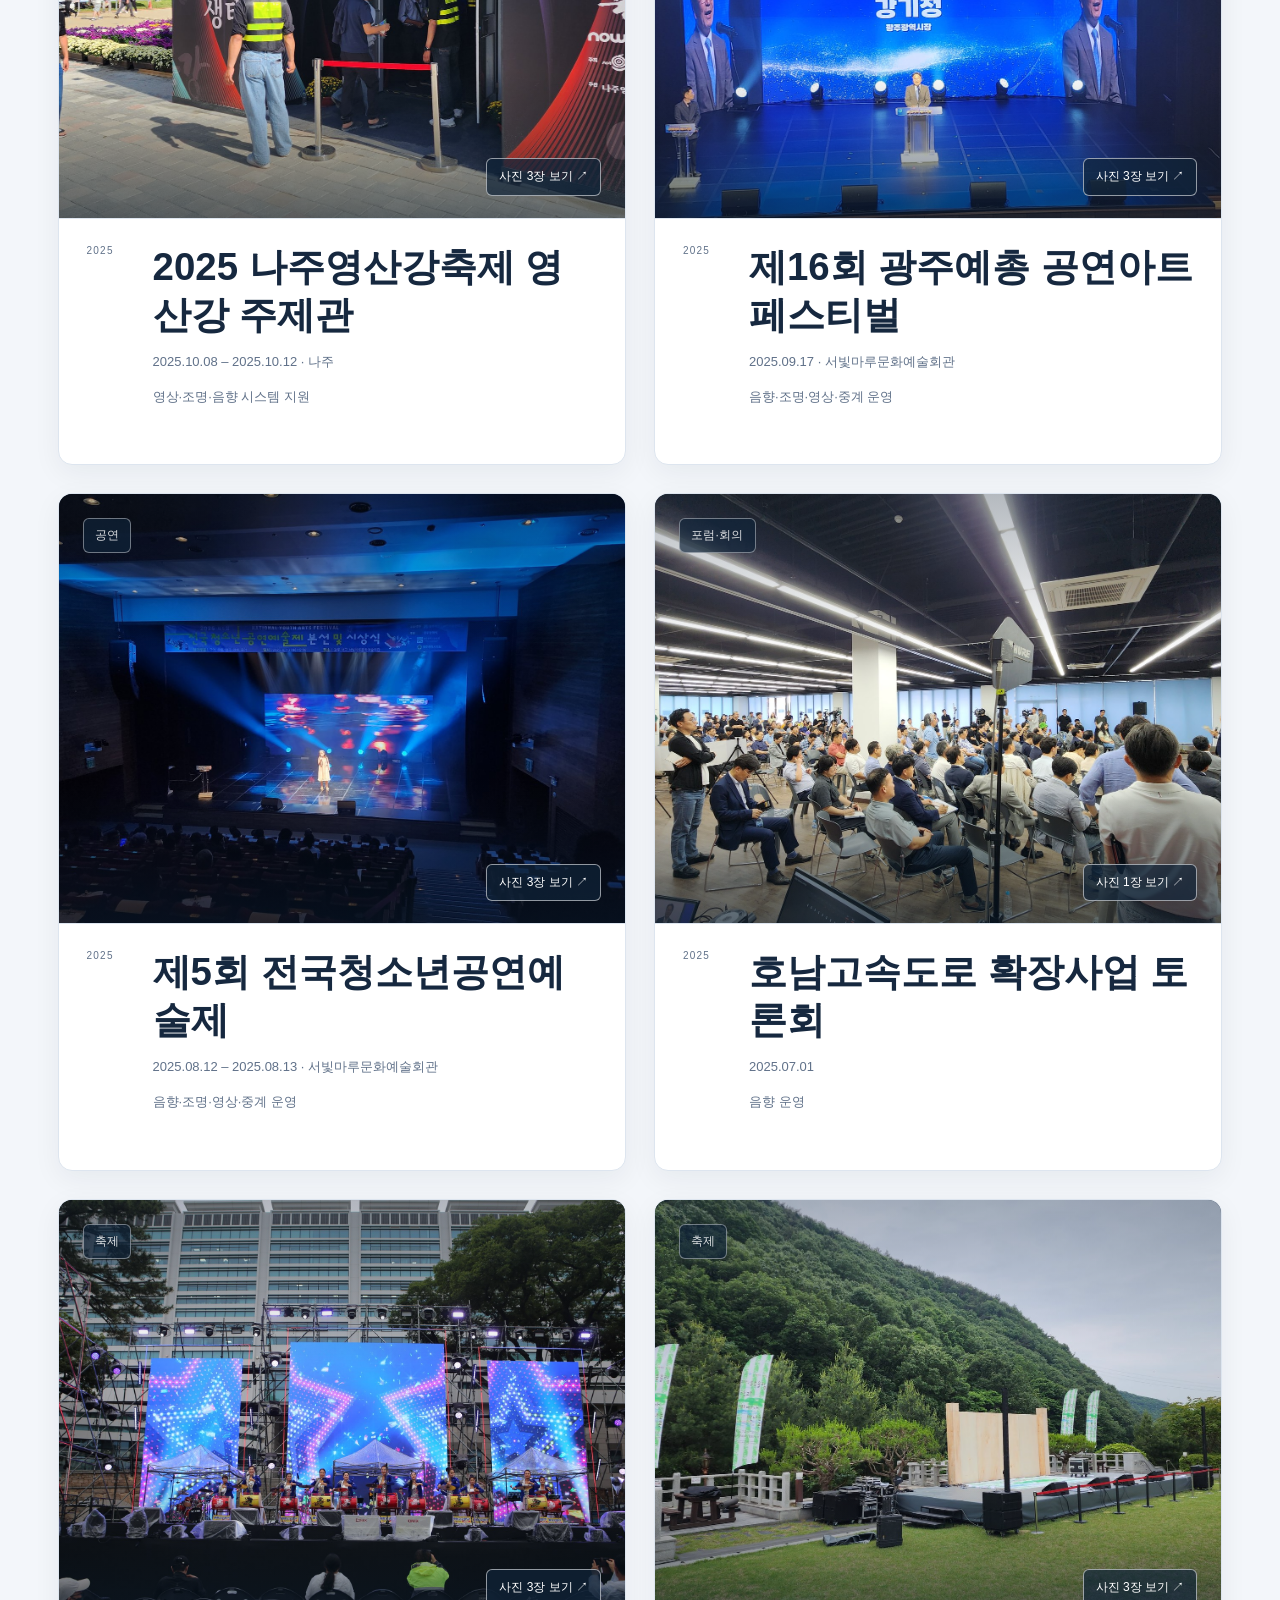
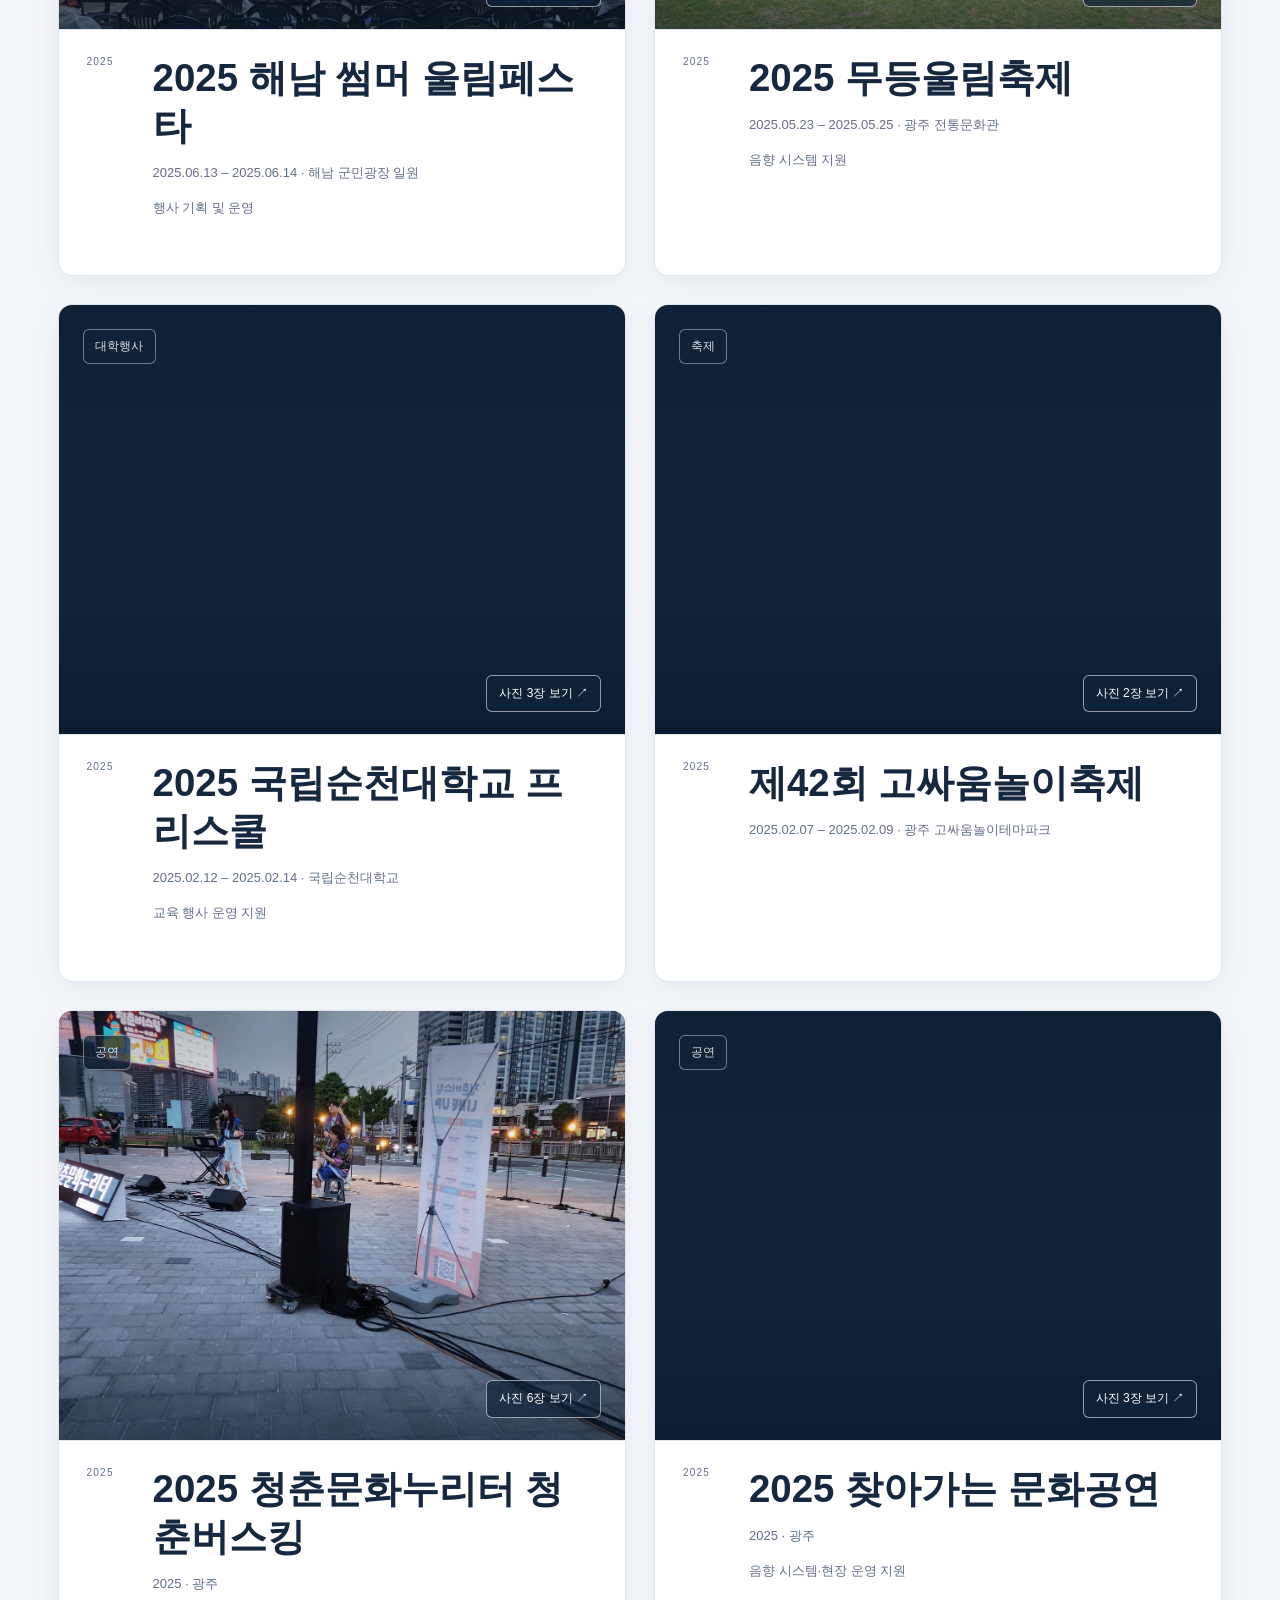
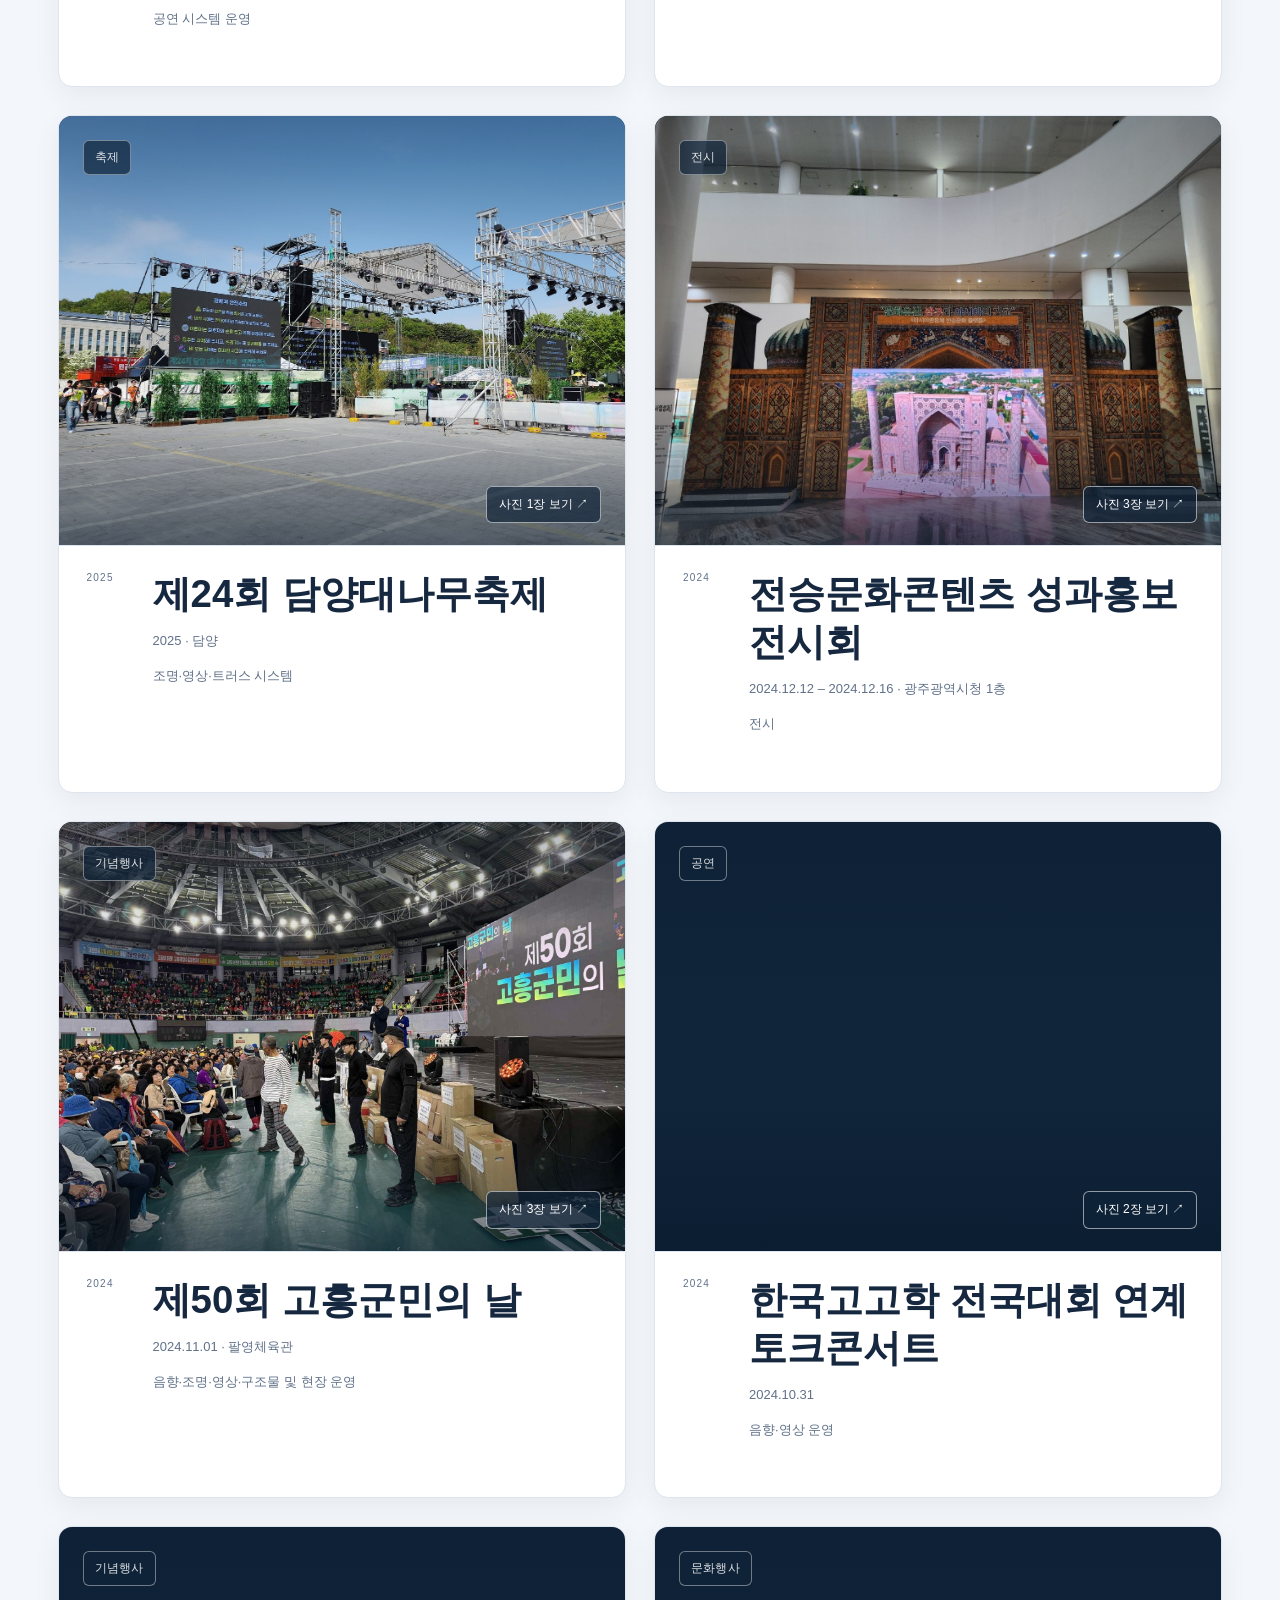
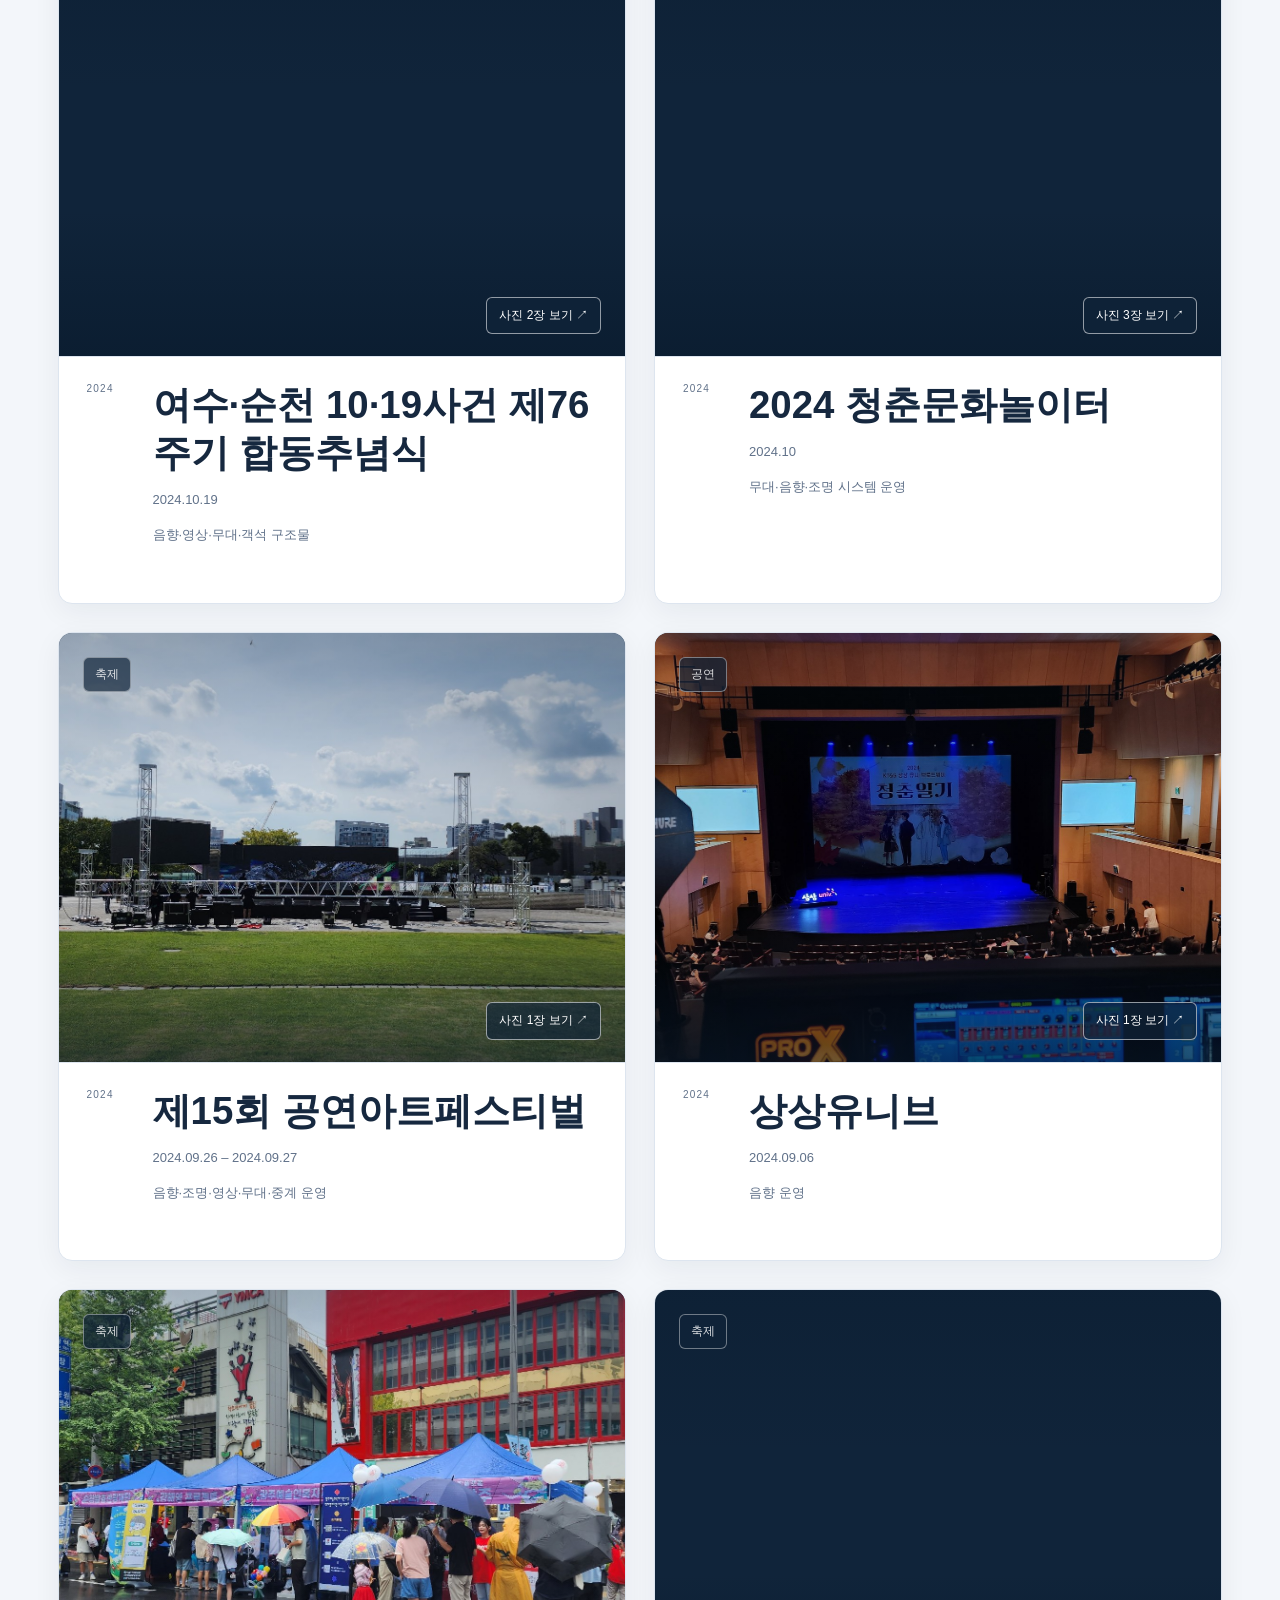
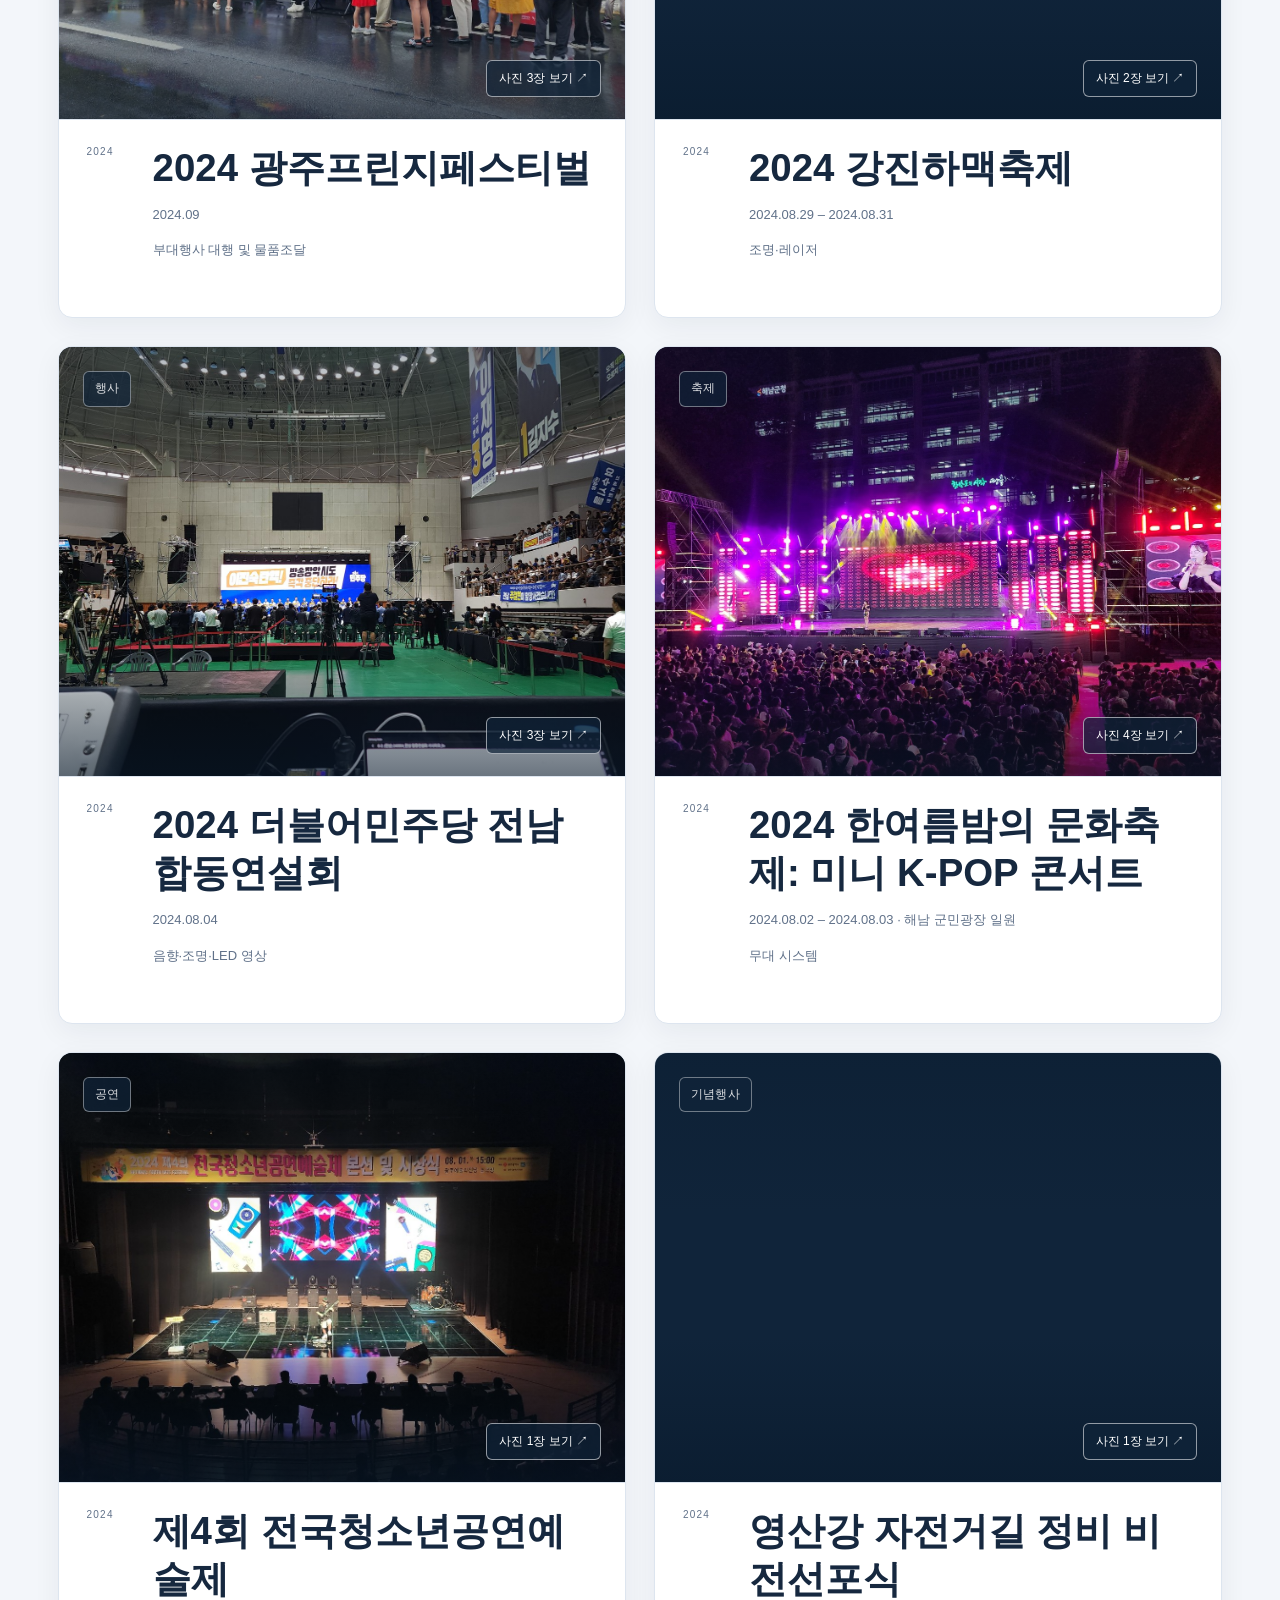
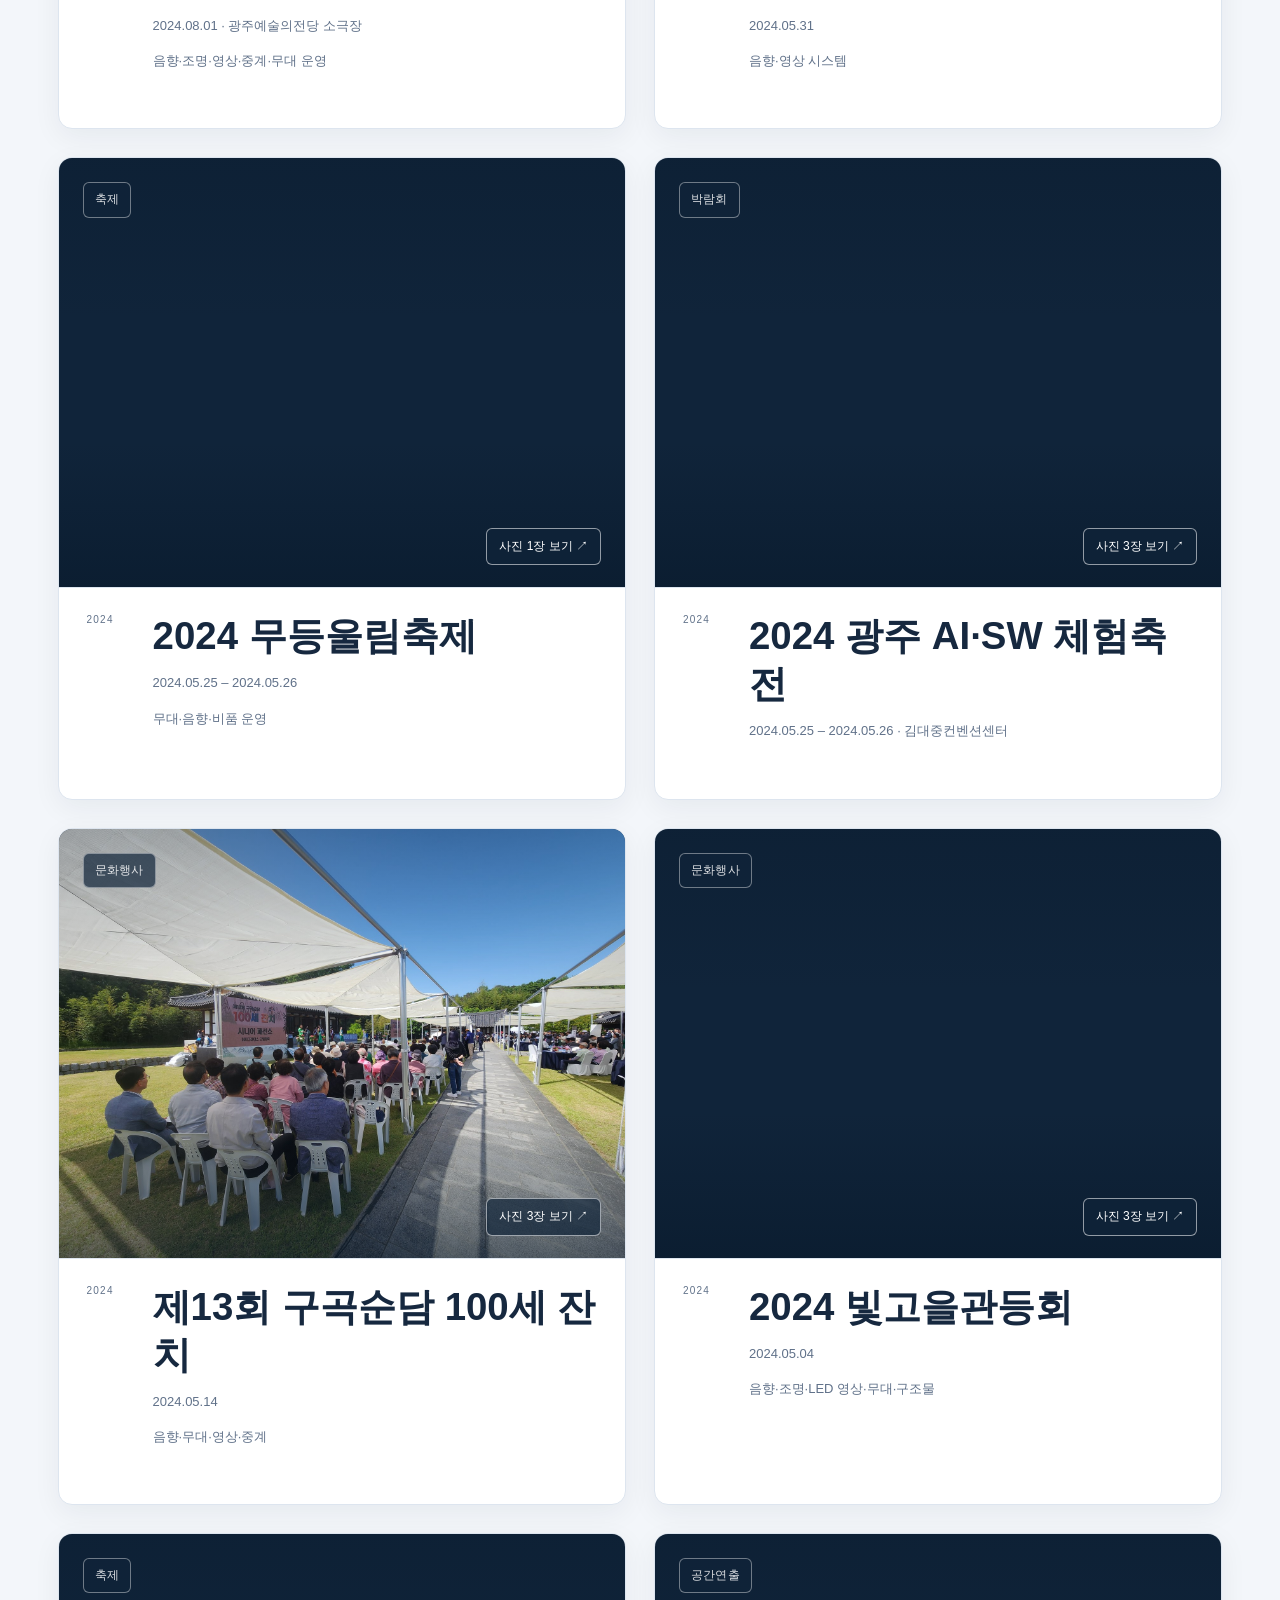
==== commit d1ee433d: "fix: display requested console order on homepage" ====
--- a/index.html
+++ b/index.html
@@ -297,12 +297,12 @@
       <div class="equipment-heading"><span>SOUND SYSTEM</span><h3>음향 장비</h3><p>분류를 열어 장비명과 보유 수량을 확인하세요.</p></div>
       <div class="equipment-audio">
         <details class="equipment-group" open><summary><span>콘솔</span><small>6종</small></summary><ul class="equipment-list">
+          <li class="equipment-item has-photo"><figure class="equipment-photo"><a href="assets/equipment/aud-yamaha-pm3.png" target="_blank" rel="noopener" aria-label="YAMAHA RIVAGE PM3 참고 이미지 크게 보기"><img src="assets/equipment/aud-yamaha-pm3.png" alt="YAMAHA RIVAGE PM3 제품 참고 이미지" loading="lazy" decoding="async" width="250" height="110" /></a><figcaption>제품 참고 이미지 <a href="https://usa.yamaha.com/products/proaudio/mixers/rivage_pm/index.html" target="_blank" rel="noopener noreferrer">출처 ↗</a></figcaption></figure><span>YAMAHA RIVAGE PM3</span><strong>1<small> EA</small></strong></li>
+          <li class="equipment-item has-photo"><figure class="equipment-photo"><a href="assets/equipment/aud-midas-m32.png" target="_blank" rel="noopener" aria-label="MIDAS M32 참고 이미지 크게 보기"><img src="assets/equipment/aud-midas-m32.png" alt="MIDAS M32 제품 참고 이미지" loading="lazy" decoding="async" width="2000" height="1030" /></a><figcaption>제품 참고 이미지 <a href="https://www.midasconsoles.com/en/products/0603-adx" target="_blank" rel="noopener noreferrer">출처 ↗</a></figcaption></figure><span>MIDAS M32</span><strong>1<small> EA</small></strong></li>
+          <li class="equipment-item has-photo"><figure class="equipment-photo"><a href="assets/equipment/aud-midas-m32r.png" target="_blank" rel="noopener" aria-label="MIDAS M32R 참고 이미지 크게 보기"><img src="assets/equipment/aud-midas-m32r.png" alt="MIDAS M32R 제품 참고 이미지" loading="lazy" decoding="async" width="2000" height="1340" /></a><figcaption>제품 참고 이미지 <a href="https://www.midasconsoles.com/en/products/0603-aef" target="_blank" rel="noopener noreferrer">출처 ↗</a></figcaption></figure><span>MIDAS M32R</span><strong>1<small> EA</small></strong></li>
           <li class="equipment-item has-photo"><figure class="equipment-photo"><a href="assets/equipment/aud-behringer-x18.webp" target="_blank" rel="noopener" aria-label="Behringer X air X18 참고 이미지 크게 보기"><img src="assets/equipment/aud-behringer-x18.webp" alt="Behringer X air X18 제품 참고 이미지" loading="lazy" decoding="async" width="3441" height="3357" /></a><figcaption>제품 참고 이미지 <a href="https://www.behringer.com/en/products/0605-AAA" target="_blank" rel="noopener noreferrer">출처 ↗</a></figcaption></figure><span>Behringer X air X18</span><strong>1<small> EA</small></strong></li>
           <li class="equipment-item has-photo"><figure class="equipment-photo"><a href="assets/equipment/aud-midas-dl32.png" target="_blank" rel="noopener" aria-label="MIDAS DL32 참고 이미지 크게 보기"><img src="assets/equipment/aud-midas-dl32.png" alt="MIDAS DL32 제품 참고 이미지" loading="lazy" decoding="async" width="2000" height="712" /></a><figcaption>제품 참고 이미지 <a href="https://www.midasconsoles.com/en/products/0606-acr" target="_blank" rel="noopener noreferrer">출처 ↗</a></figcaption></figure><span>MIDAS DL32</span><strong>1<small> EA</small></strong></li>
-          <li class="equipment-item has-photo"><figure class="equipment-photo"><a href="assets/equipment/aud-midas-m32.png" target="_blank" rel="noopener" aria-label="MIDAS M32 참고 이미지 크게 보기"><img src="assets/equipment/aud-midas-m32.png" alt="MIDAS M32 제품 참고 이미지" loading="lazy" decoding="async" width="2000" height="1030" /></a><figcaption>제품 참고 이미지 <a href="https://www.midasconsoles.com/en/products/0603-adx" target="_blank" rel="noopener noreferrer">출처 ↗</a></figcaption></figure><span>MIDAS M32</span><strong>1<small> EA</small></strong></li>
-          <li class="equipment-item has-photo"><figure class="equipment-photo"><a href="assets/equipment/aud-midas-m32r.png" target="_blank" rel="noopener" aria-label="MIDAS M32R 참고 이미지 크게 보기"><img src="assets/equipment/aud-midas-m32r.png" alt="MIDAS M32R 제품 참고 이미지" loading="lazy" decoding="async" width="2000" height="1340" /></a><figcaption>제품 참고 이미지 <a href="https://www.midasconsoles.com/en/products/0603-aef" target="_blank" rel="noopener noreferrer">출처 ↗</a></figcaption></figure><span>MIDAS M32R</span><strong>1<small> EA</small></strong></li>
           <li class="equipment-item has-photo"><figure class="equipment-photo"><a href="assets/equipment/aud-yamaha-riod2-3224.jpg" target="_blank" rel="noopener" aria-label="YAMAHA RioD2 3224 참고 이미지 크게 보기"><img src="assets/equipment/aud-yamaha-riod2-3224.jpg" alt="YAMAHA RioD2 3224 제품 참고 이미지" loading="lazy" decoding="async" width="396" height="396" /></a><figcaption>제품 참고 이미지 <a href="https://usa.yamaha.com/products/proaudio/interfaces/index.html" target="_blank" rel="noopener noreferrer">출처 ↗</a></figcaption></figure><span>YAMAHA RioD2 3224</span><strong>3<small> EA</small></strong></li>
-          <li class="equipment-item has-photo"><figure class="equipment-photo"><a href="assets/equipment/aud-yamaha-pm3.png" target="_blank" rel="noopener" aria-label="YAMAHA RIVAGE PM3 참고 이미지 크게 보기"><img src="assets/equipment/aud-yamaha-pm3.png" alt="YAMAHA RIVAGE PM3 제품 참고 이미지" loading="lazy" decoding="async" width="250" height="110" /></a><figcaption>제품 참고 이미지 <a href="https://usa.yamaha.com/products/proaudio/mixers/rivage_pm/index.html" target="_blank" rel="noopener noreferrer">출처 ↗</a></figcaption></figure><span>YAMAHA RIVAGE PM3</span><strong>1<small> EA</small></strong></li>
         </ul></details>
         <details class="equipment-group"><summary><span>메인 스피커</span><small>2종</small></summary><ul class="equipment-list">
           <li class="equipment-item has-photo"><figure class="equipment-photo"><a href="assets/equipment/aud-e835.jpg" target="_blank" rel="noopener" aria-label="HK audio Elements E-835 참고 이미지 크게 보기"><img src="assets/equipment/aud-e835.jpg" alt="HK audio Elements E-835 제품 참고 이미지" loading="lazy" decoding="async" width="117" height="550" /></a><figcaption>제품 참고 이미지 <a href="https://hkaudio.com/products/elements-e835/" target="_blank" rel="noopener noreferrer">출처 ↗</a></figcaption></figure><span>HK audio Elements E-835</span><strong>12<small> EA</small></strong></li>
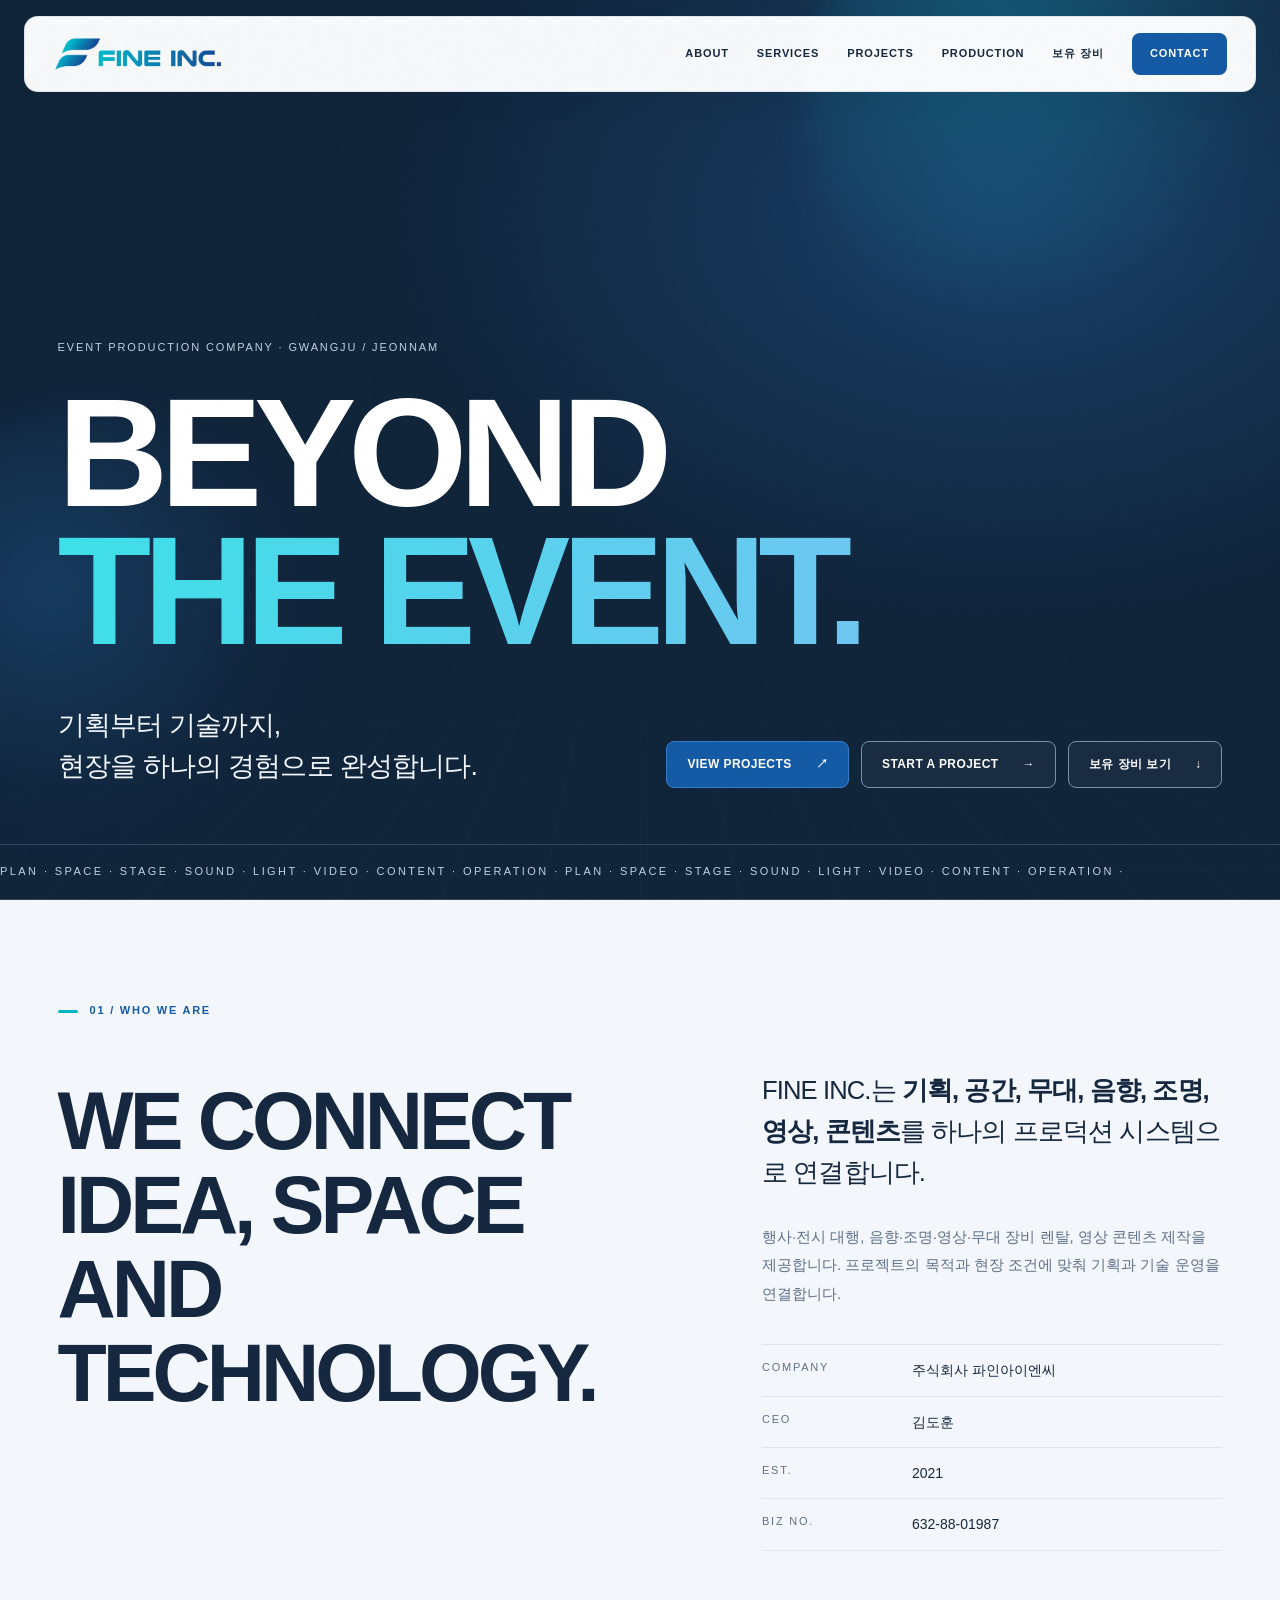
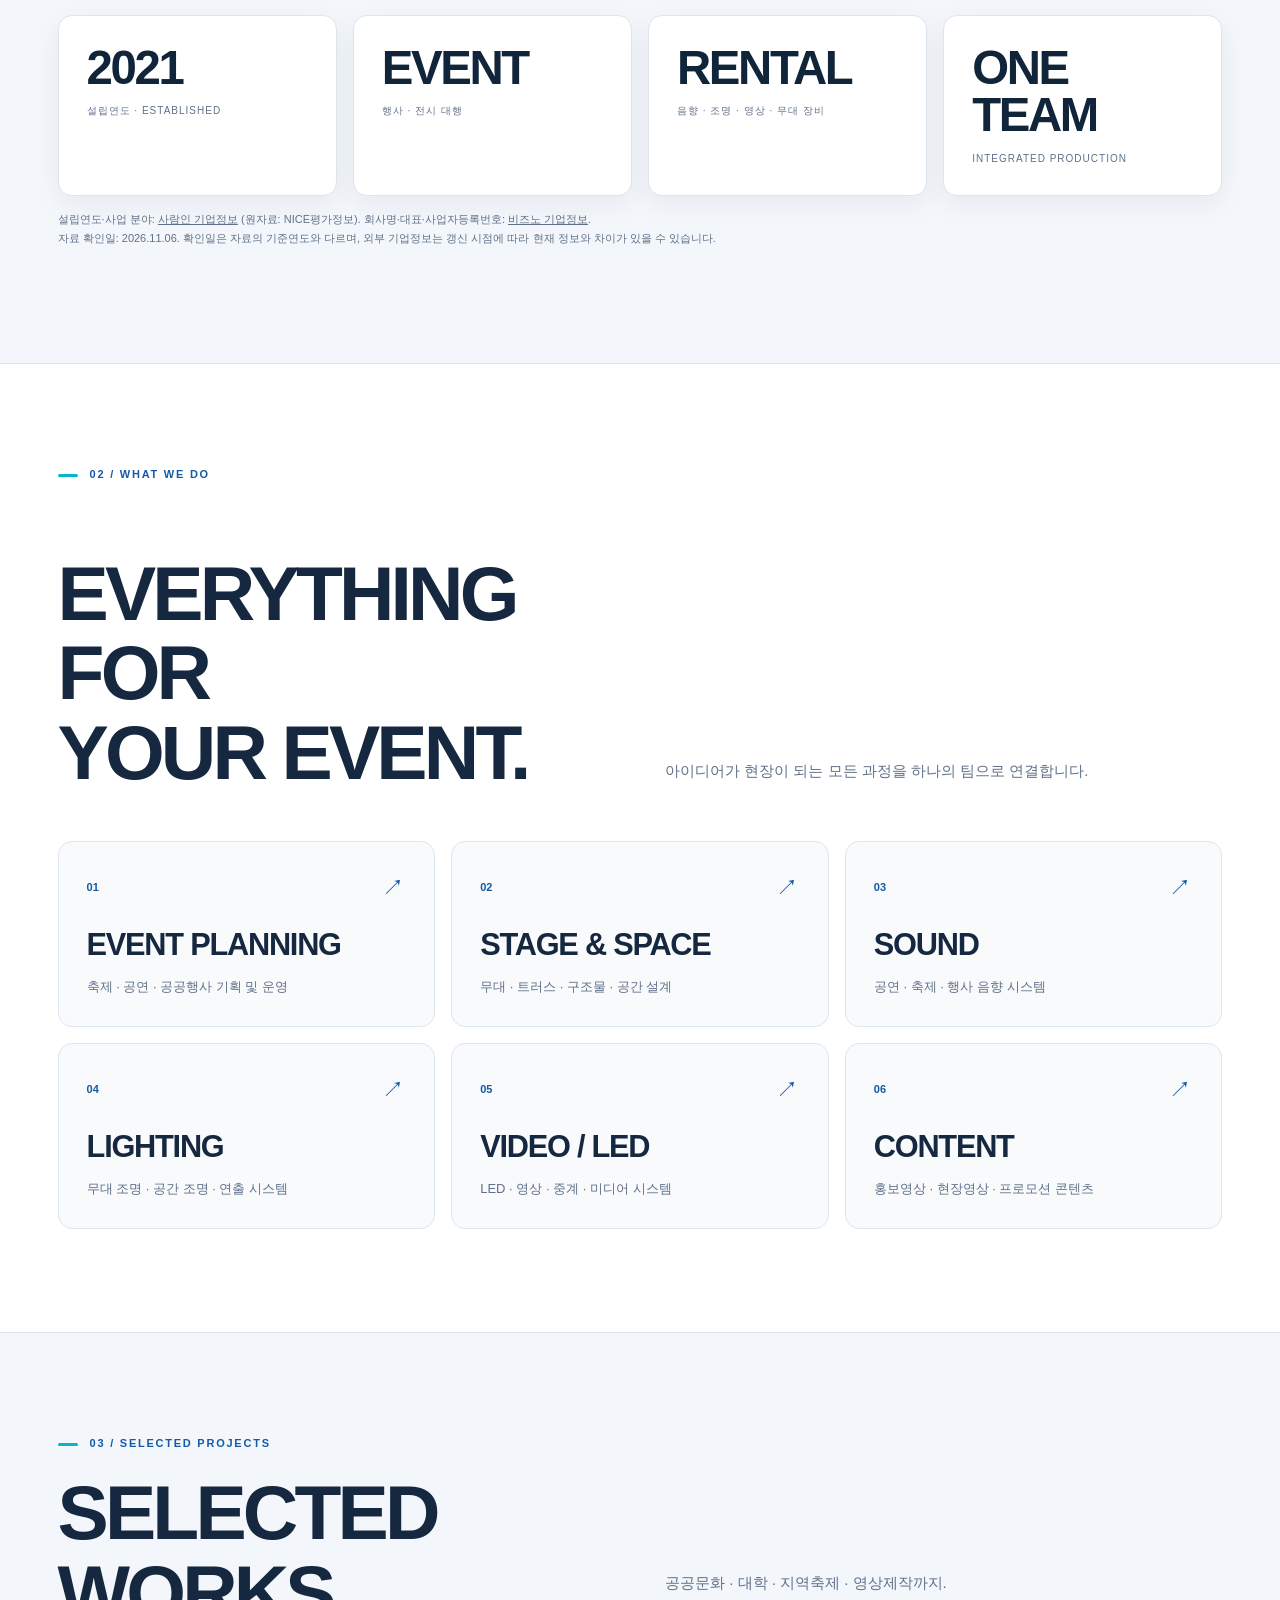
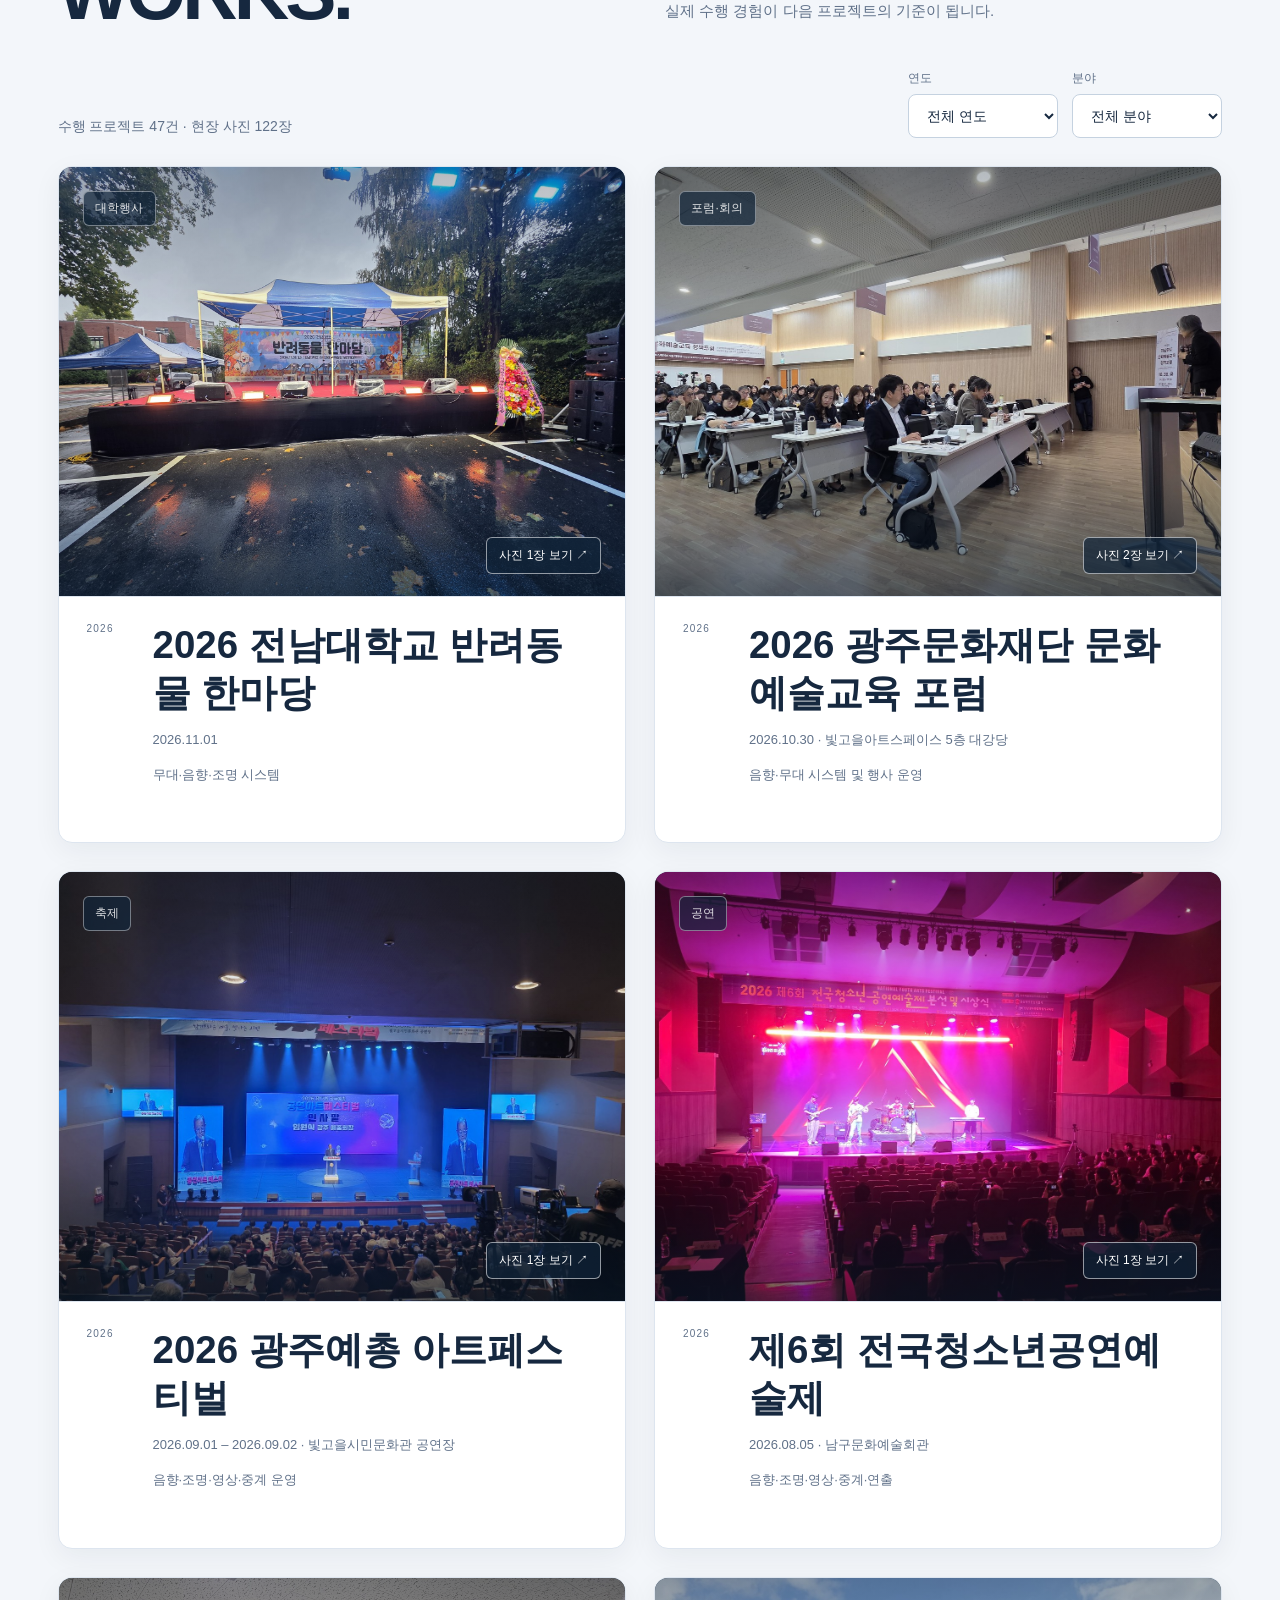
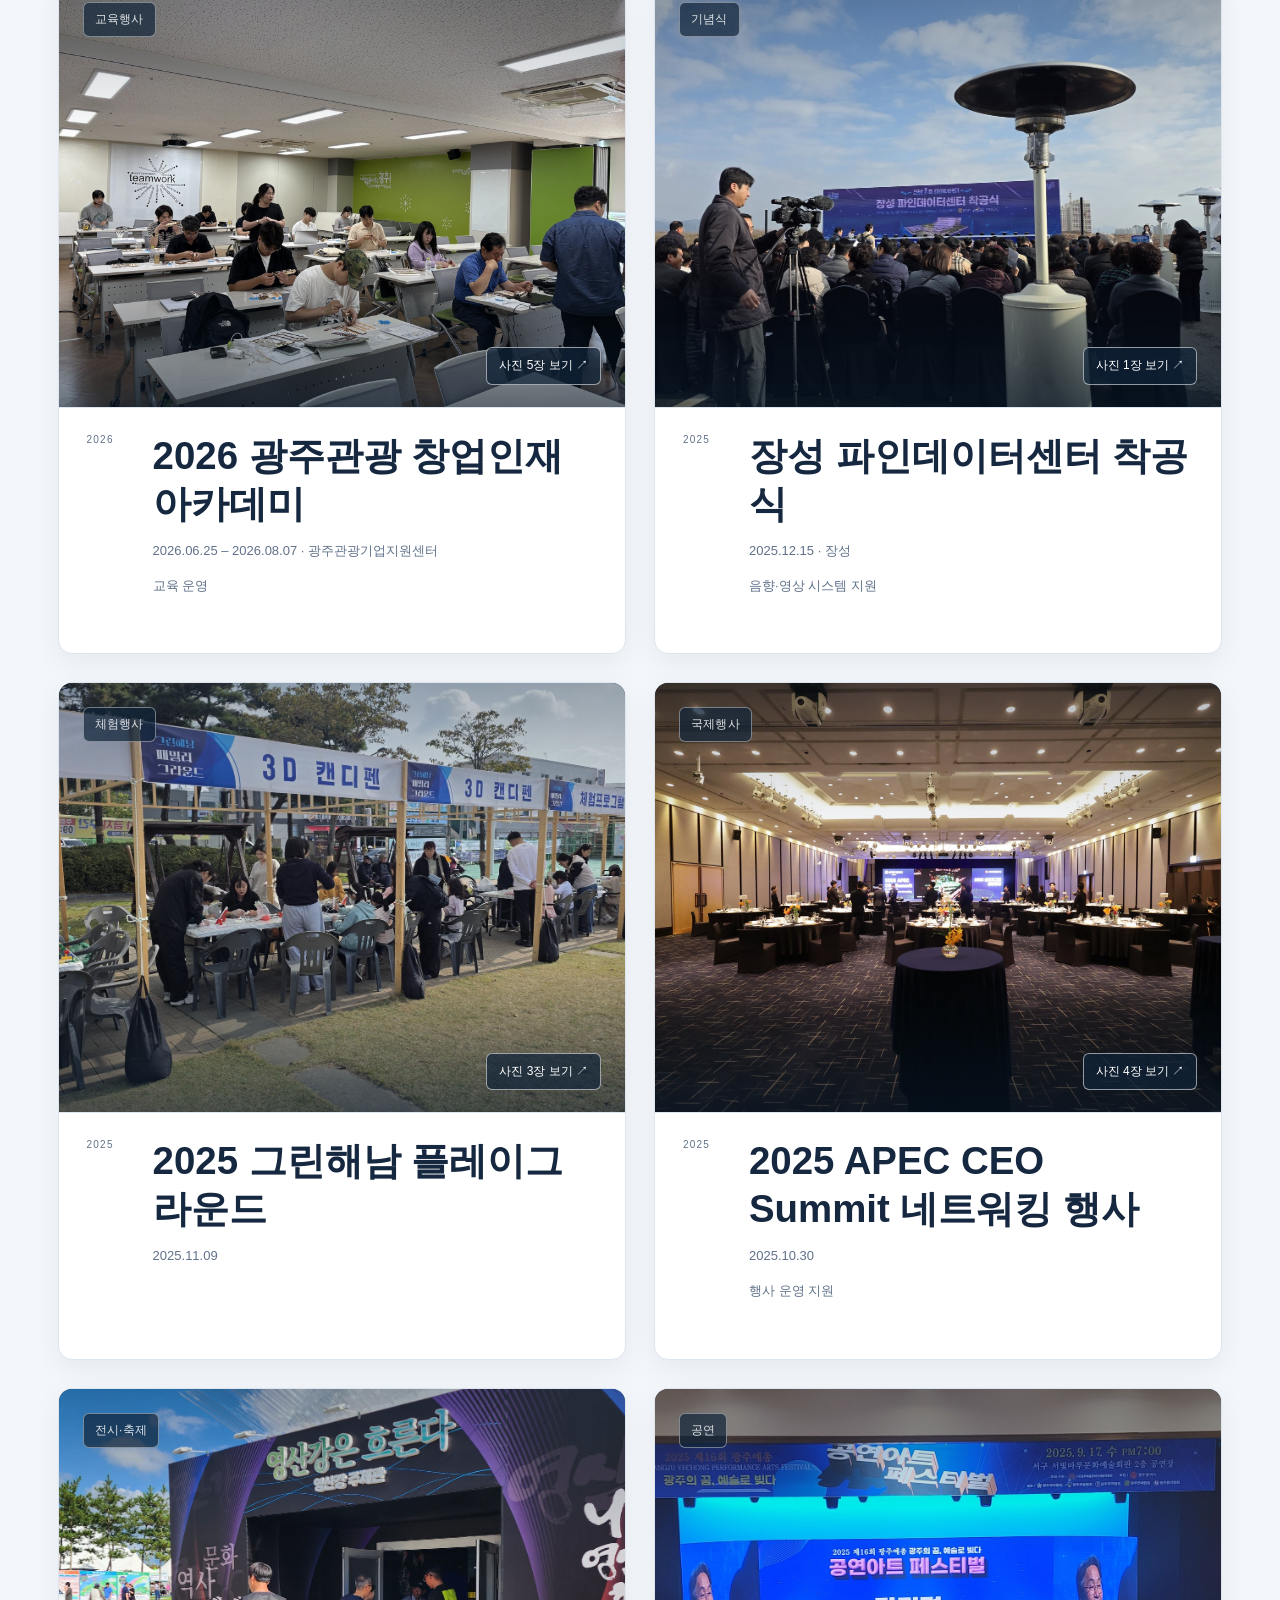
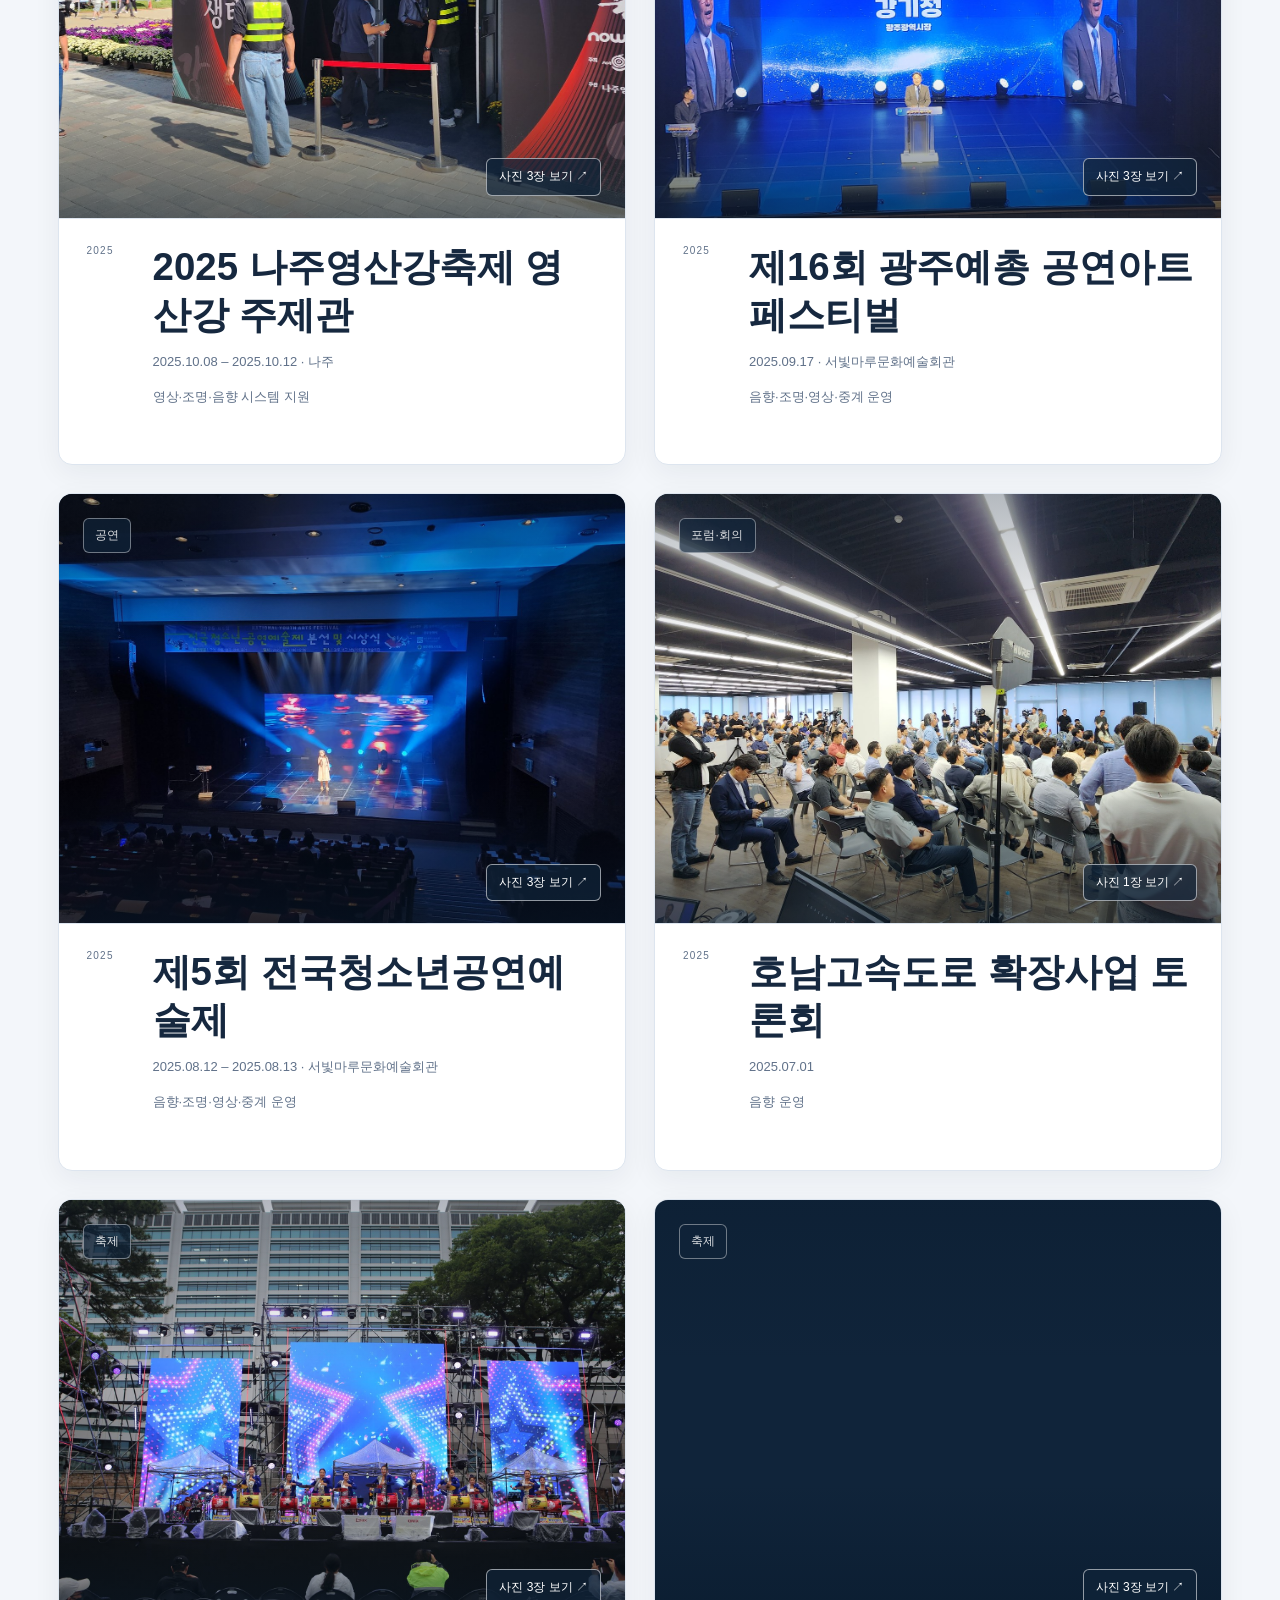
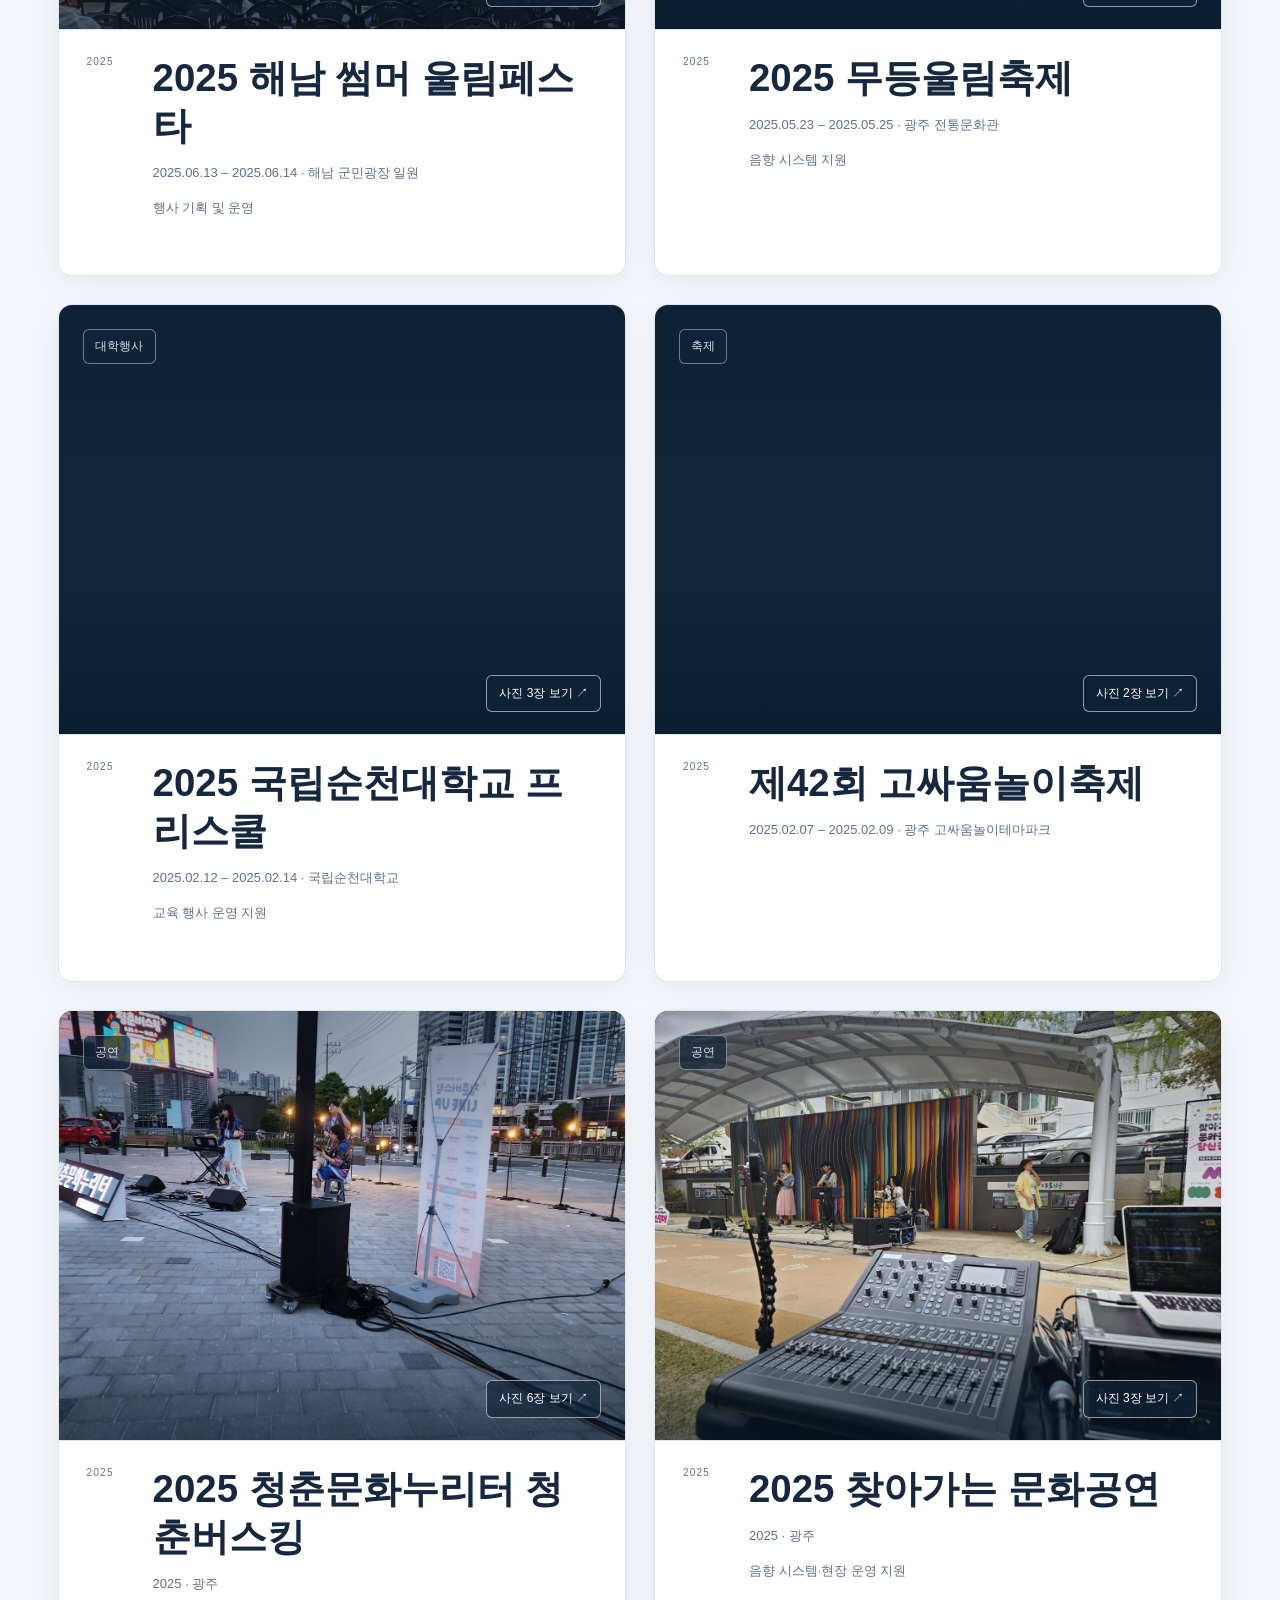
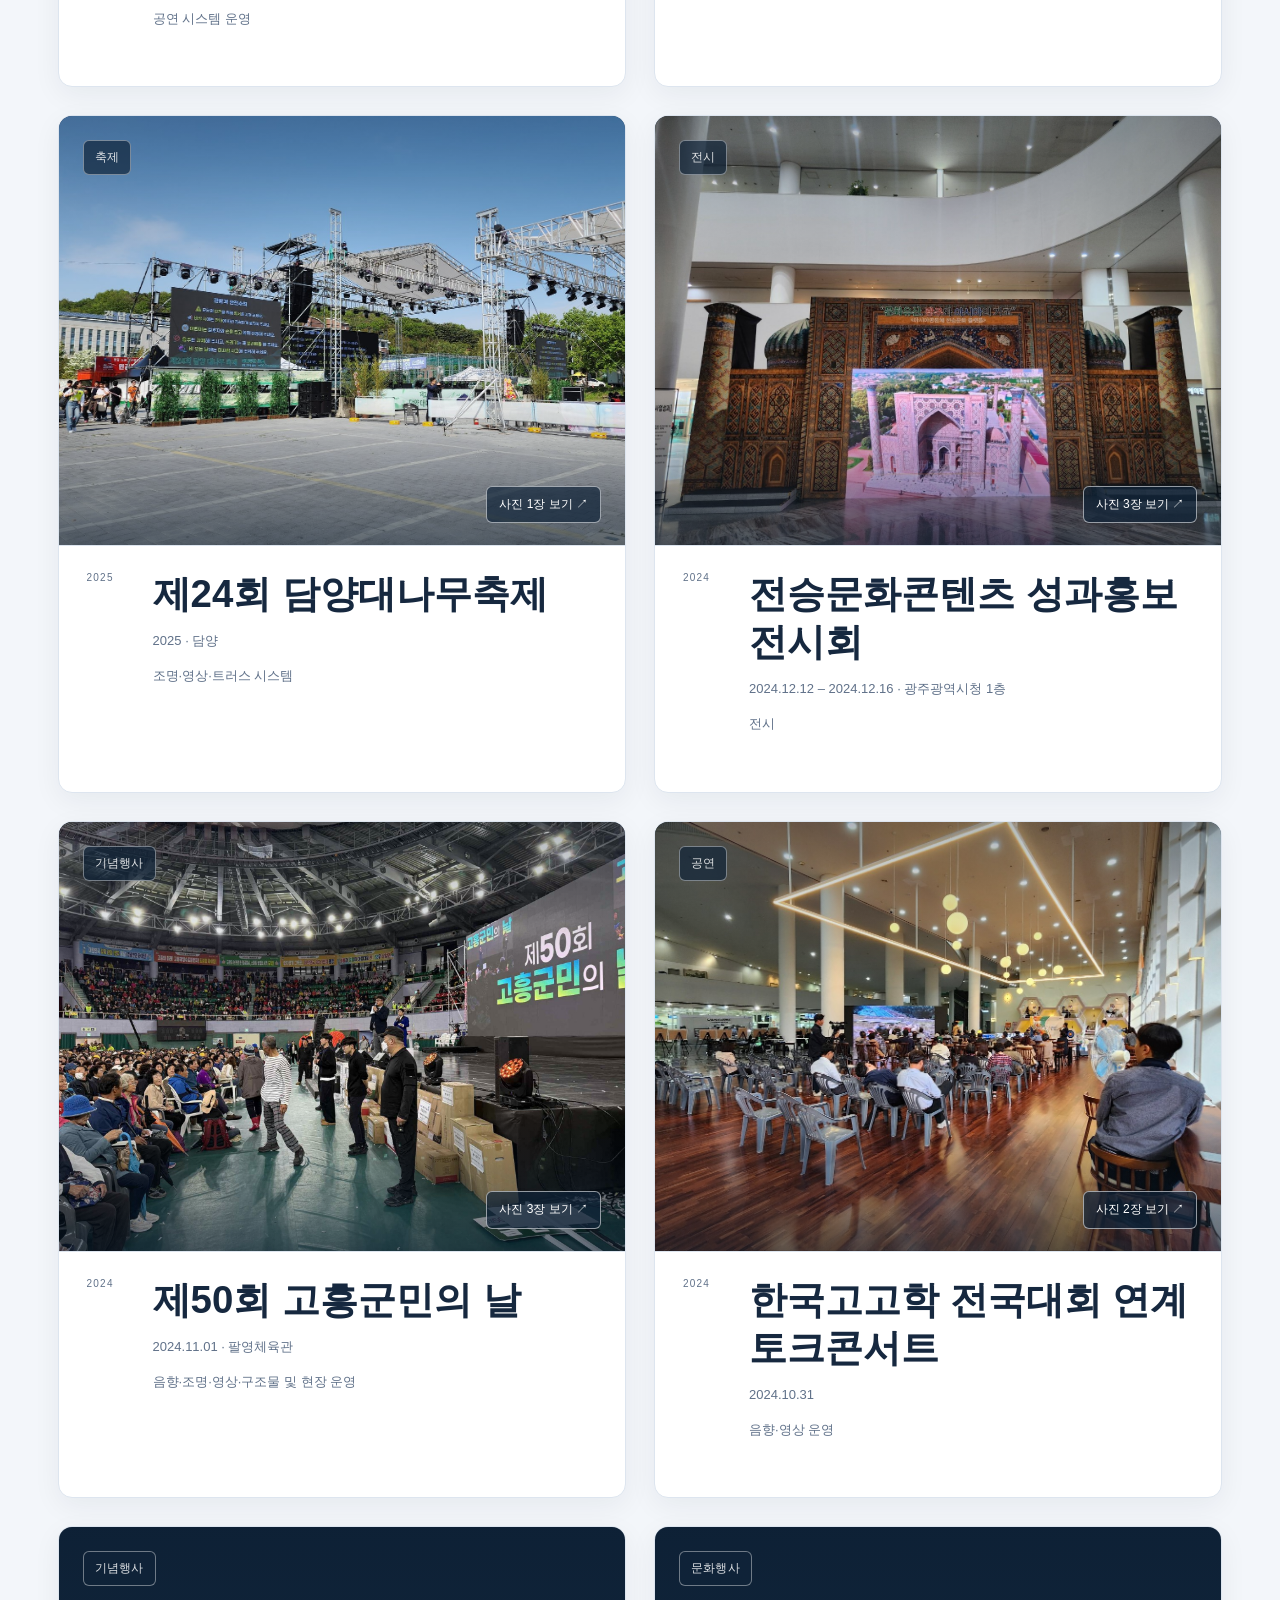
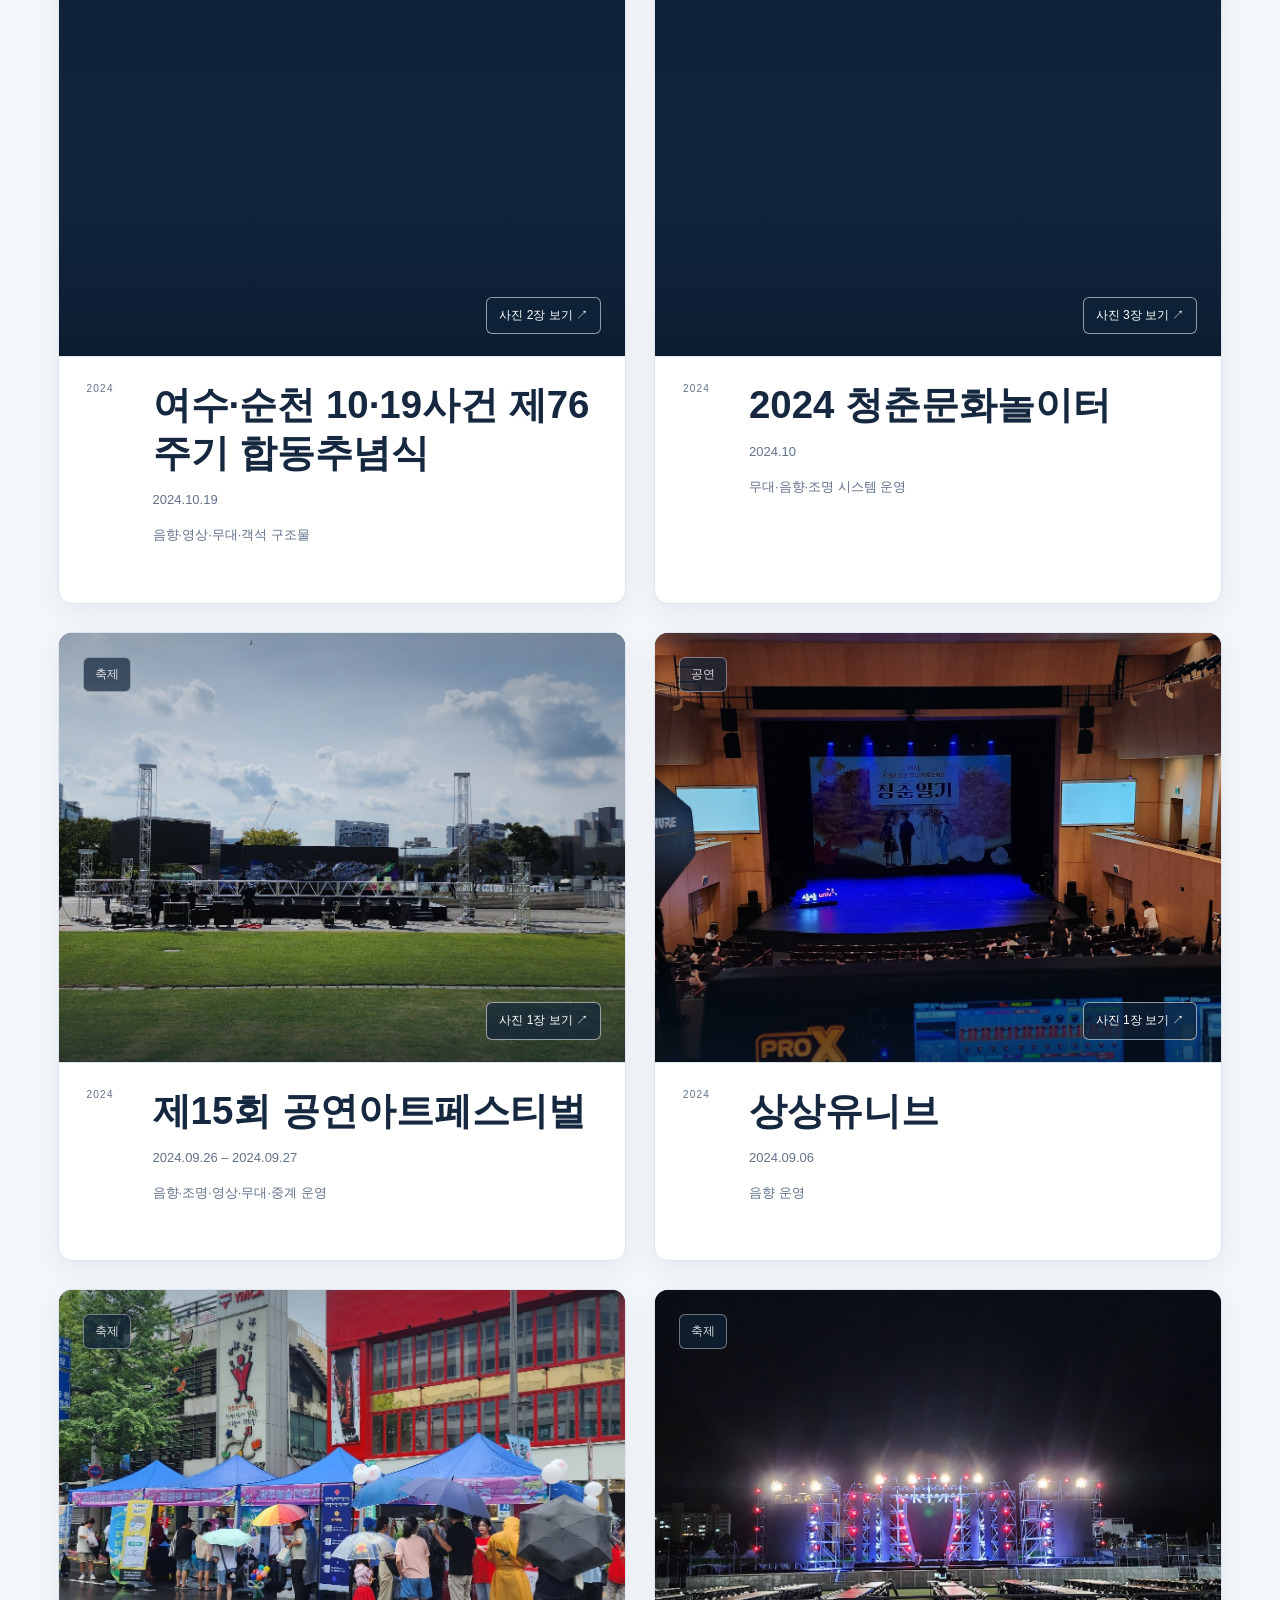
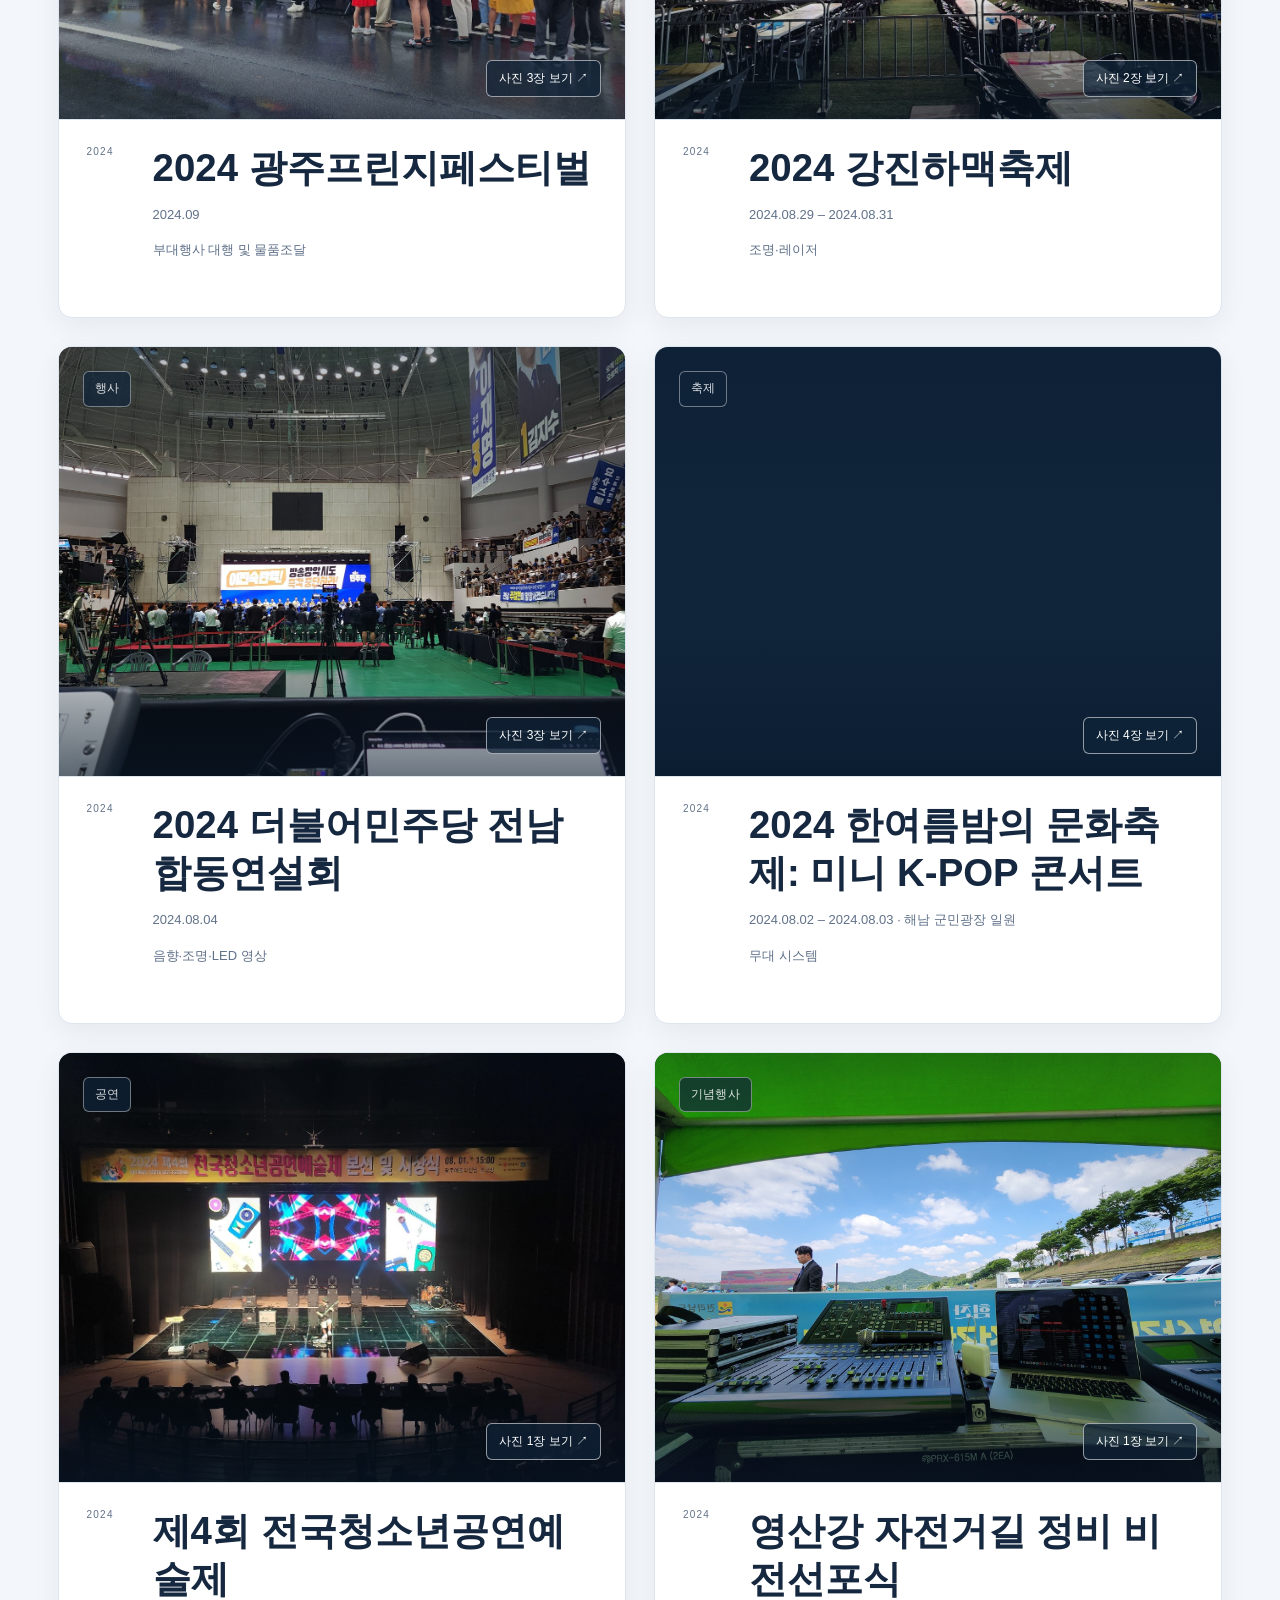
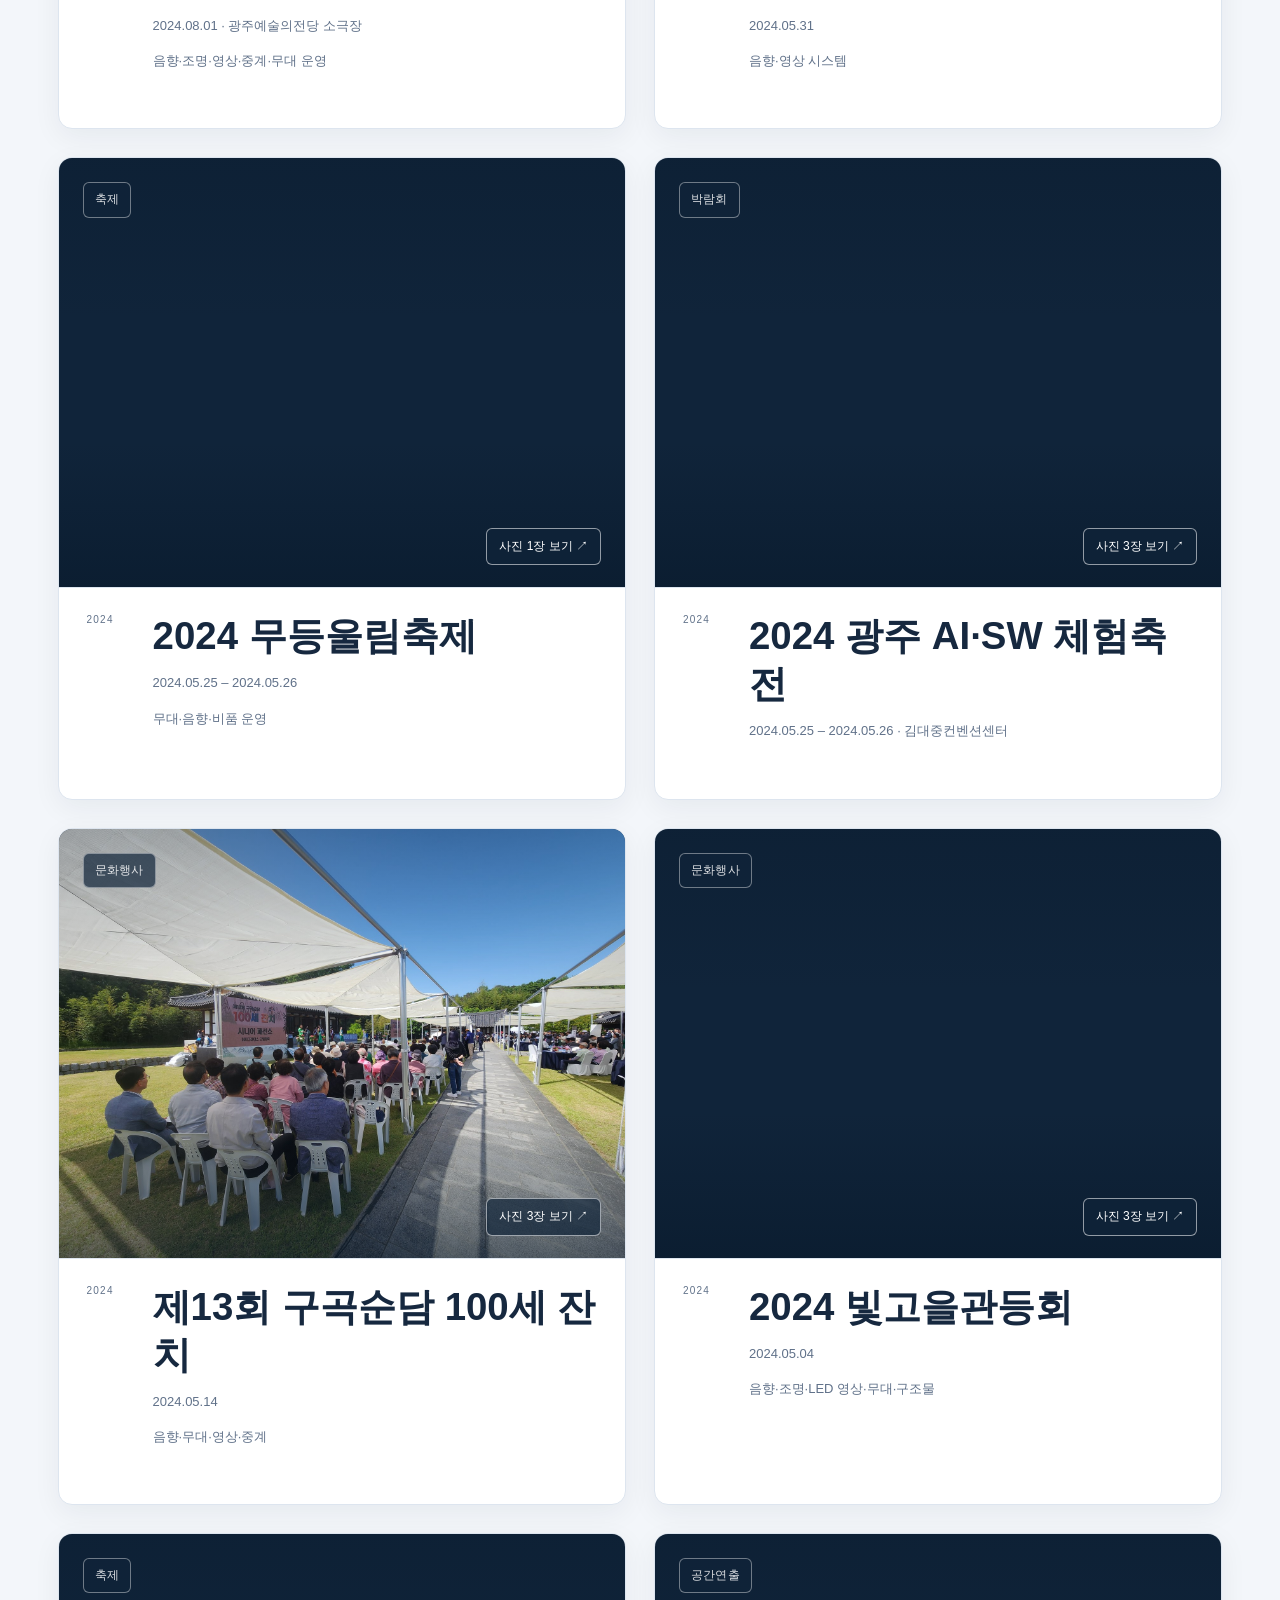
==== commit e12997d0: "fix: keep company cards within narrow mobile screens" ====
--- a/index.html
+++ b/index.html
@@ -38,7 +38,7 @@
   <link rel="apple-touch-icon" href="assets/favicon-192.png" />
   <link rel="manifest" href="site.webmanifest" />
   <link rel="stylesheet" href="assets/style.css" />
-  <link rel="stylesheet" href="assets/brand-theme.css" />
+  <link rel="stylesheet" href="assets/brand-theme.css?v=20261106-mobile" />
   <link rel="stylesheet" href="assets/projects.css" />
   <link rel="stylesheet" href="assets/equipment.css?v=20261106-ratio" />
 </head>
--- a/assets/brand-theme.css
+++ b/assets/brand-theme.css
@@ -242,9 +242,9 @@
   .big-copy { font-size: 23px; }
   .company-meta div { grid-template-columns: 90px minmax(0, 1fr); gap: 12px; }
   .company-meta strong { font-size: 12px; }
-  .stats { gap: 12px; margin-top: 40px; }
-  .stats article, .stats article:not(:first-child) { padding: 22px 16px; }
-  .stats strong { font-size: 33px; }
+  .stats { grid-template-columns: repeat(2, minmax(0, 1fr)); gap: 12px; margin-top: 40px; }
+  .stats article, .stats article:not(:first-child) { padding: 22px clamp(12px, calc(10vw - 20px), 16px); }
+  .stats strong { font-size: clamp(28px, 8.75vw, 33px); }
   .stats span { font-size: 9px; letter-spacing: .04em; }
   .section-head, .project-head { margin-bottom: 32px; }
   .services .section-head { margin-bottom: 32px; }
@@ -277,32 +277,3 @@
   .footer-top, .footer-bottom { gap: 20px; }
   .footer-bottom { margin-top: 24px; }
 }
-
-/* Evidence-first project records: no simulated event photography. */
-.project-context { margin: -12px 0 28px; padding: 20px 24px; border-left: 3px solid var(--cyan); background: #fff; color: var(--muted); font-size: 14px; }
-.project-context p { margin: 0; }
-.project-context p + p { margin-top: 6px; }
-.project-context strong { color: var(--text); }
-.evidence-card { padding-bottom: 0; min-width: 0; display: flex; flex-direction: column; }
-.project-record-banner { display: flex; justify-content: space-between; gap: 16px; padding: 22px 28px; color: #d5e4f5; background: linear-gradient(115deg, var(--navy), #1a466c); border-top: 3px solid var(--cyan); font-size: 11px; letter-spacing: .08em; }
-.project-record-body { padding: 28px; display: flex; flex-direction: column; flex: 1; }
-.project-status { align-self: flex-start; padding: 5px 10px; border: 1px solid #b6cde4; border-radius: 6px; background: #eaf3fc; color: var(--blue); font-size: 12px; font-weight: 700; }
-.project-record-body h3 { margin: 18px 0 24px; font-size: clamp(24px, 2.6vw, 34px); line-height: 1.35; letter-spacing: -.04em; word-break: keep-all; overflow-wrap: anywhere; }
-.project-facts { margin: 0; padding: 16px 0; border-block: 1px solid var(--line); font-size: 14px; }
-.project-facts div { display: grid; grid-template-columns: 36px minmax(0, 1fr); gap: 12px; }
-.project-facts div + div { margin-top: 8px; }
-.project-facts dt { color: var(--muted); }
-.project-facts dd { margin: 0; }
-.project-description { font-size: 15px; line-height: 1.85; margin: 20px 0; }
-.project-evidence { padding: 16px; background: var(--bg-soft); border: 1px solid var(--line); border-radius: 8px; margin-top: auto; }
-.project-evidence h4 { margin: 0 0 8px; font-size: 13px; color: var(--text); }
-.project-evidence p { margin: 0; font-size: 13px; line-height: 1.8; color: var(--muted); }
-.project-sources { list-style: none; margin: 16px 0 0; padding: 0; }
-.project-sources a { display: inline-flex; flex-wrap: wrap; align-items: center; gap: 5px; min-height: 44px; padding: 8px 0; color: var(--blue); font-size: 13px; text-decoration: underline; text-underline-offset: 4px; }
-.project-sources a:hover { color: var(--primary-hover); }
-.source-window { font-size: 11px; }
-@media (max-width: 720px) {
-  .project-record-banner { padding: 18px 20px; font-size: 10px; }
-  .project-record-body { padding: 22px 20px; }
-  .project-context { padding: 16px 20px; }
-}
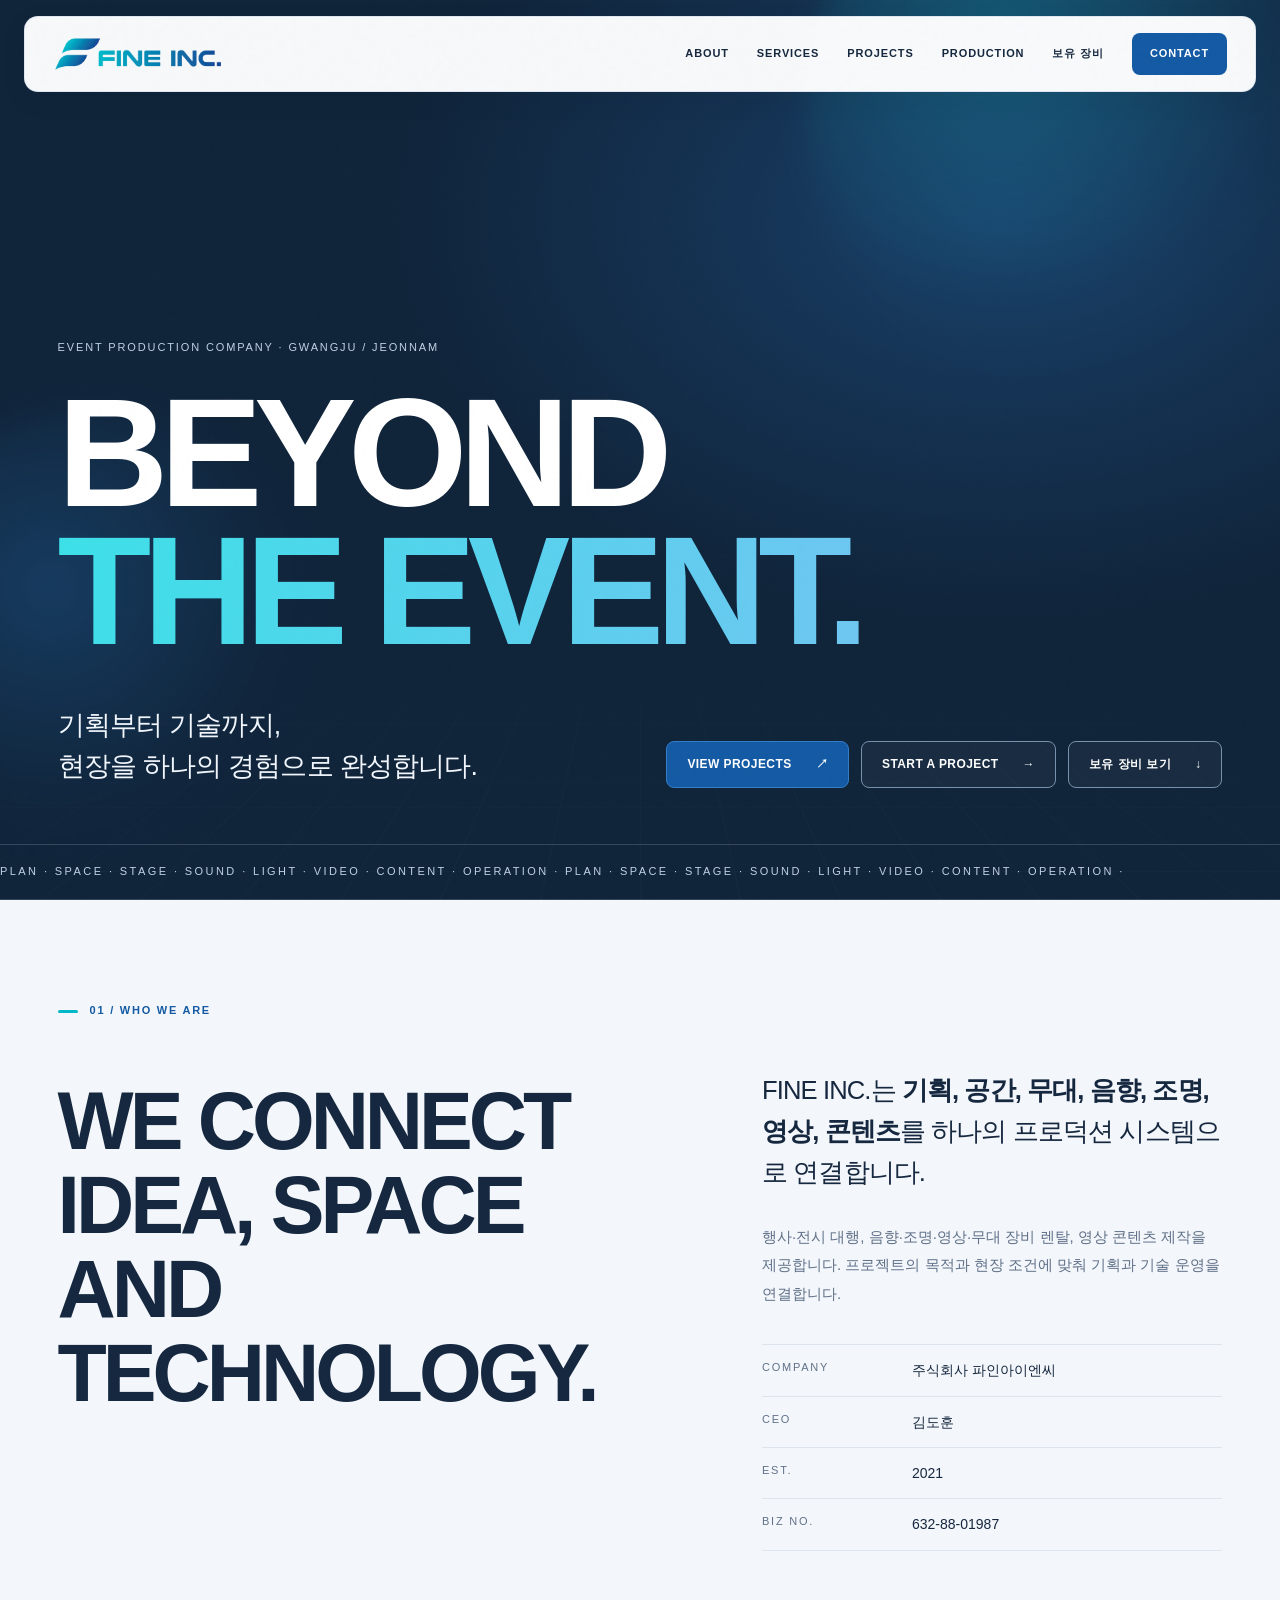
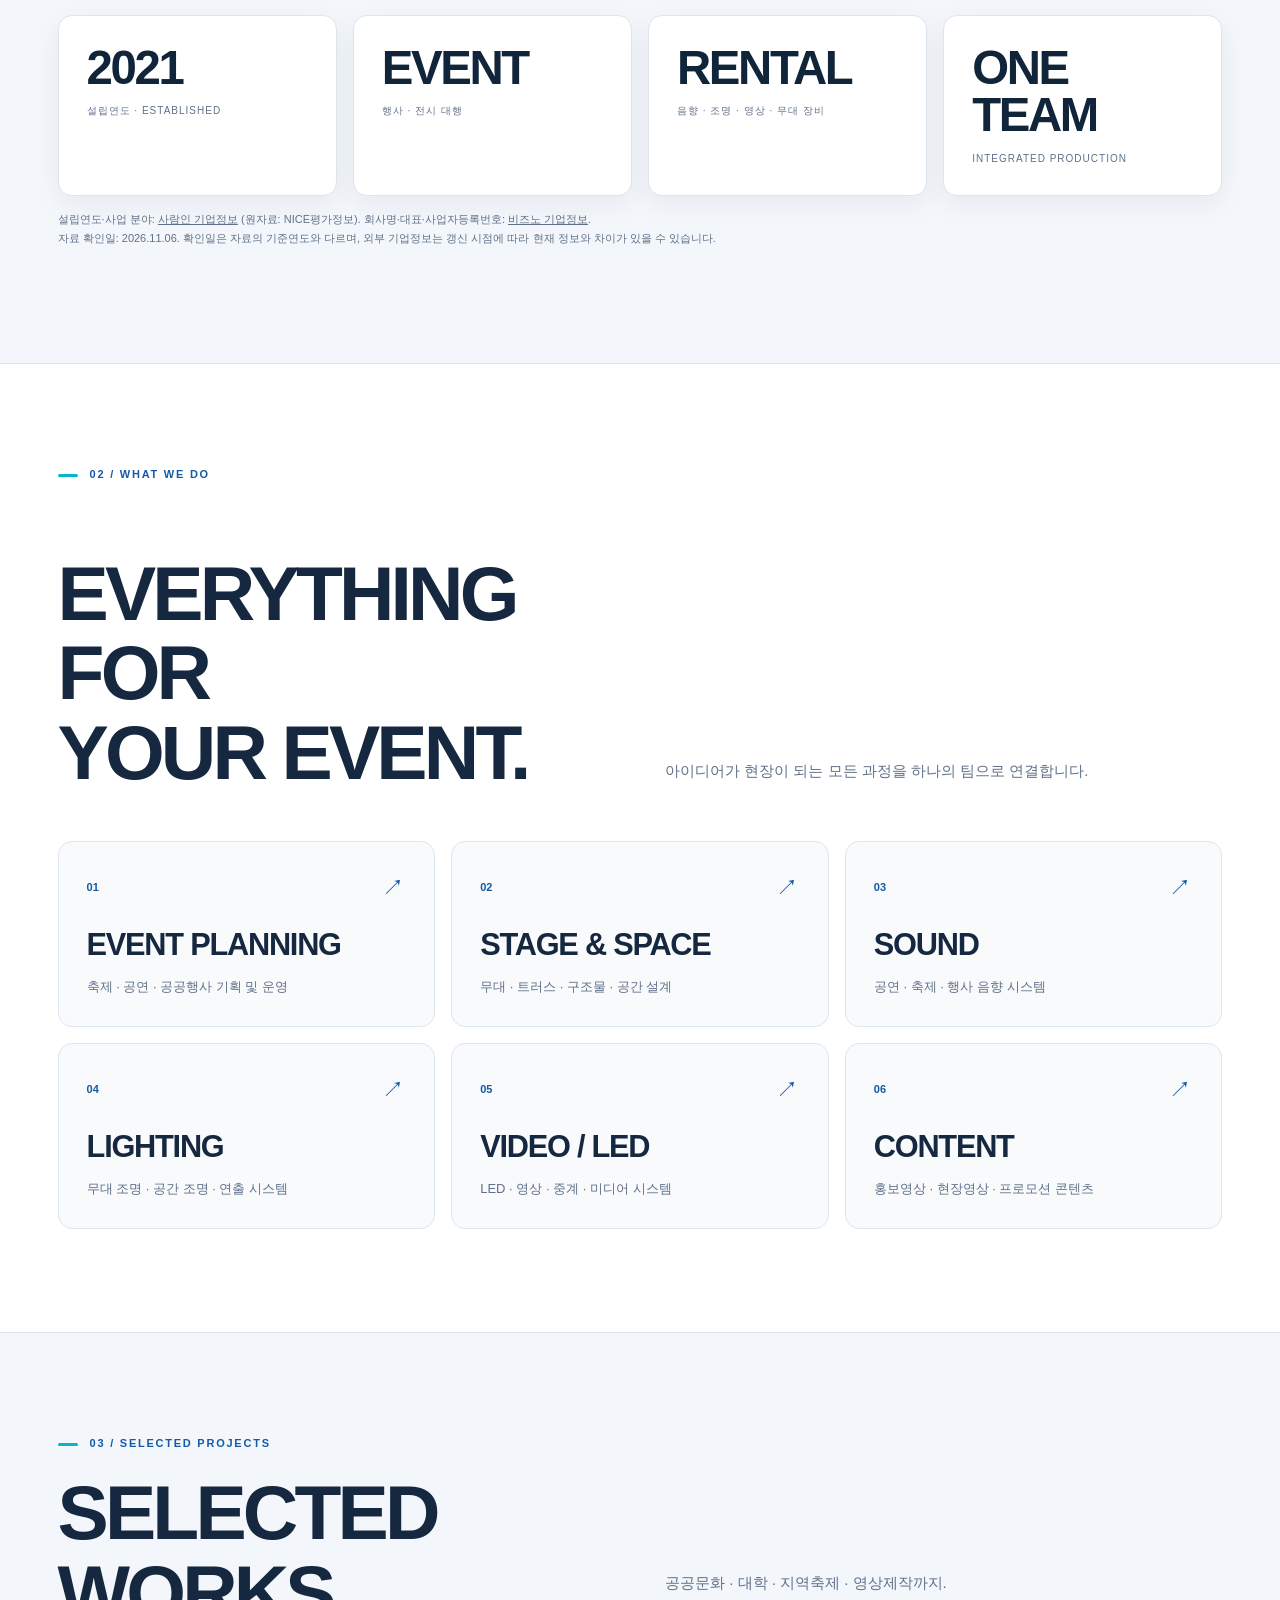
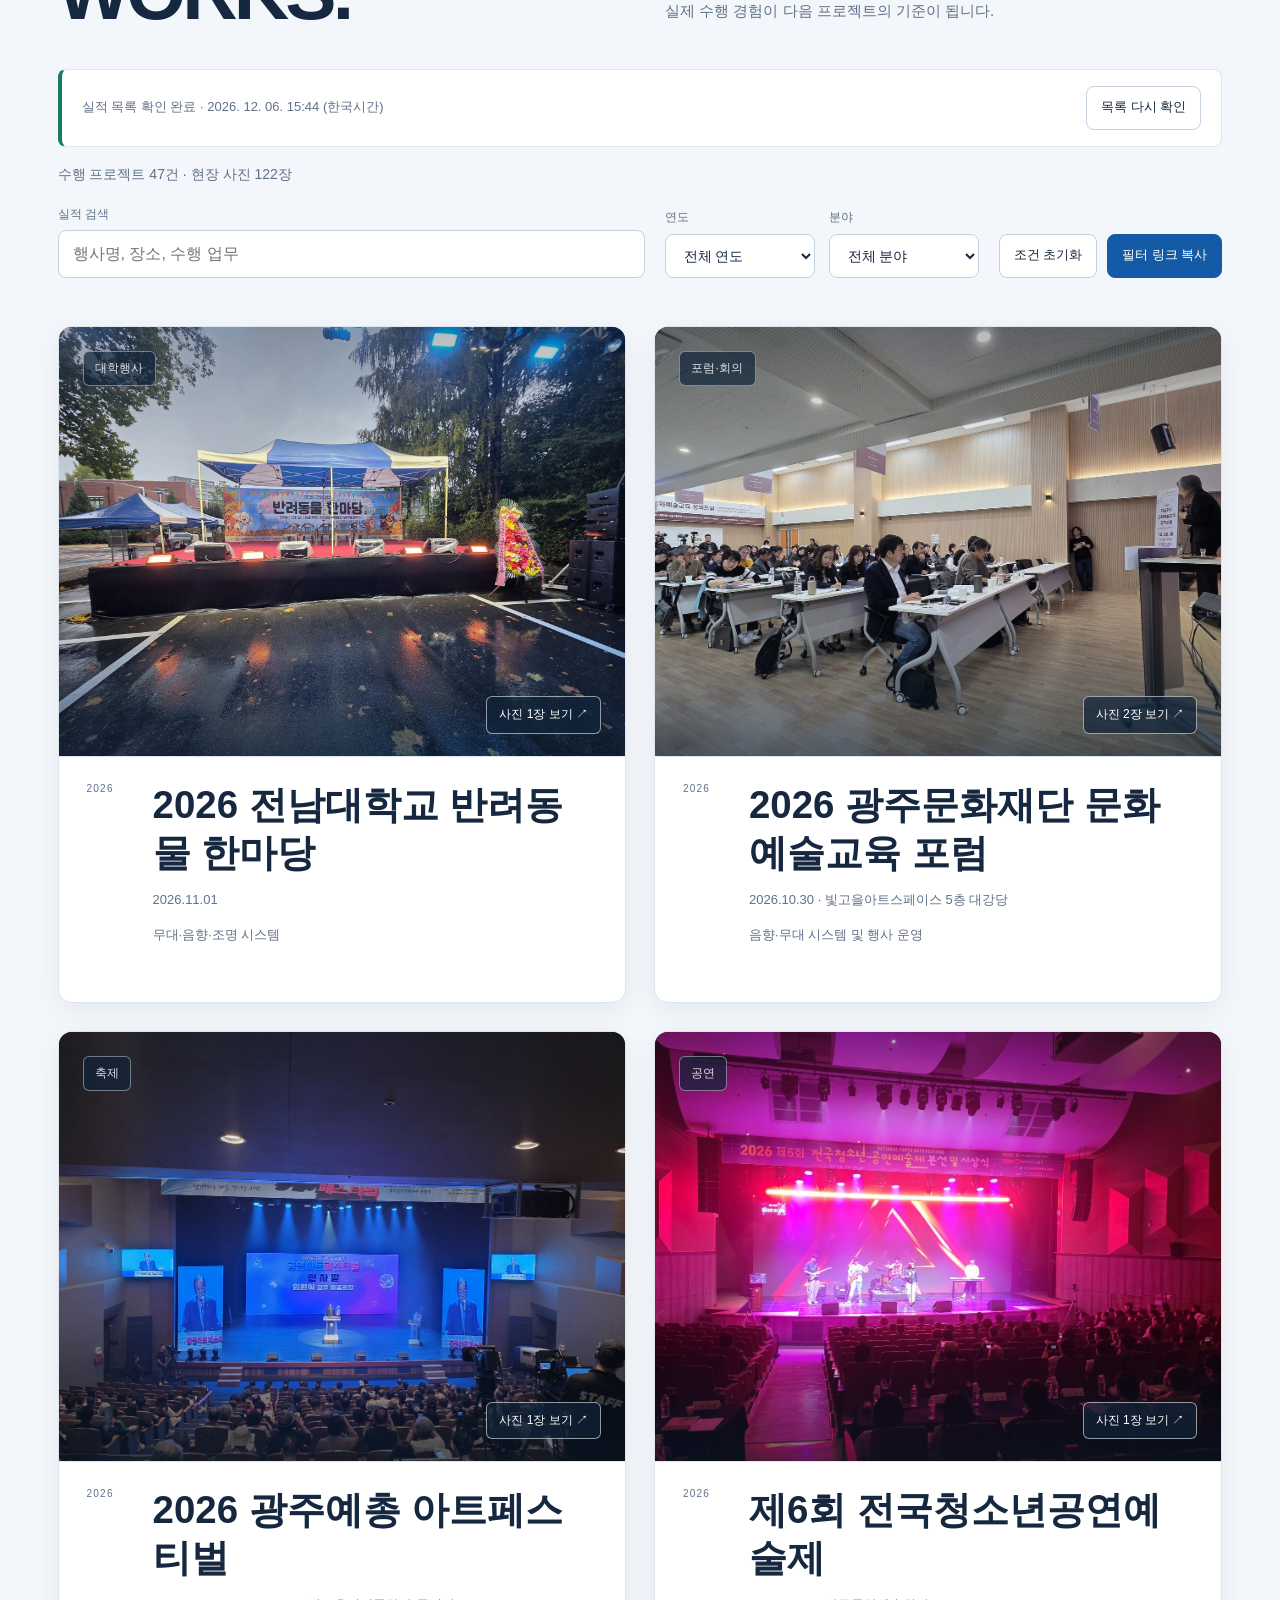
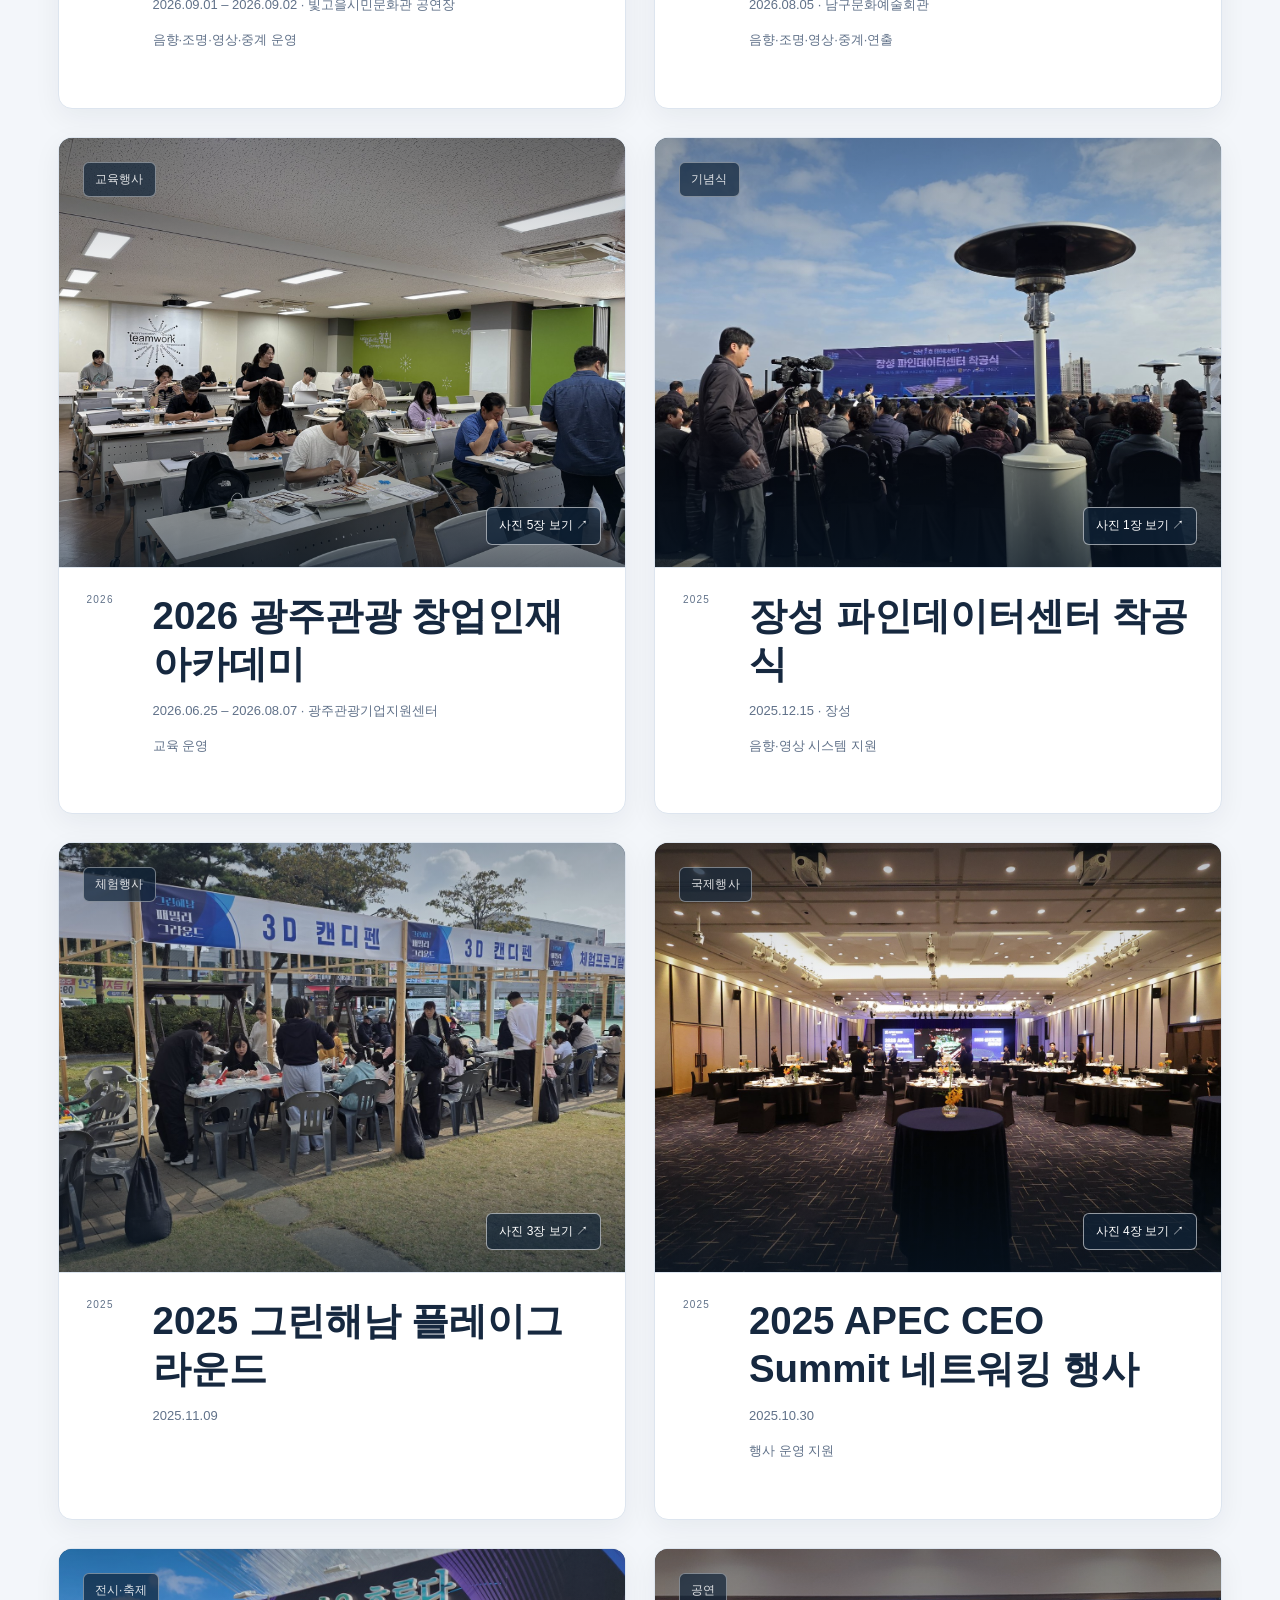
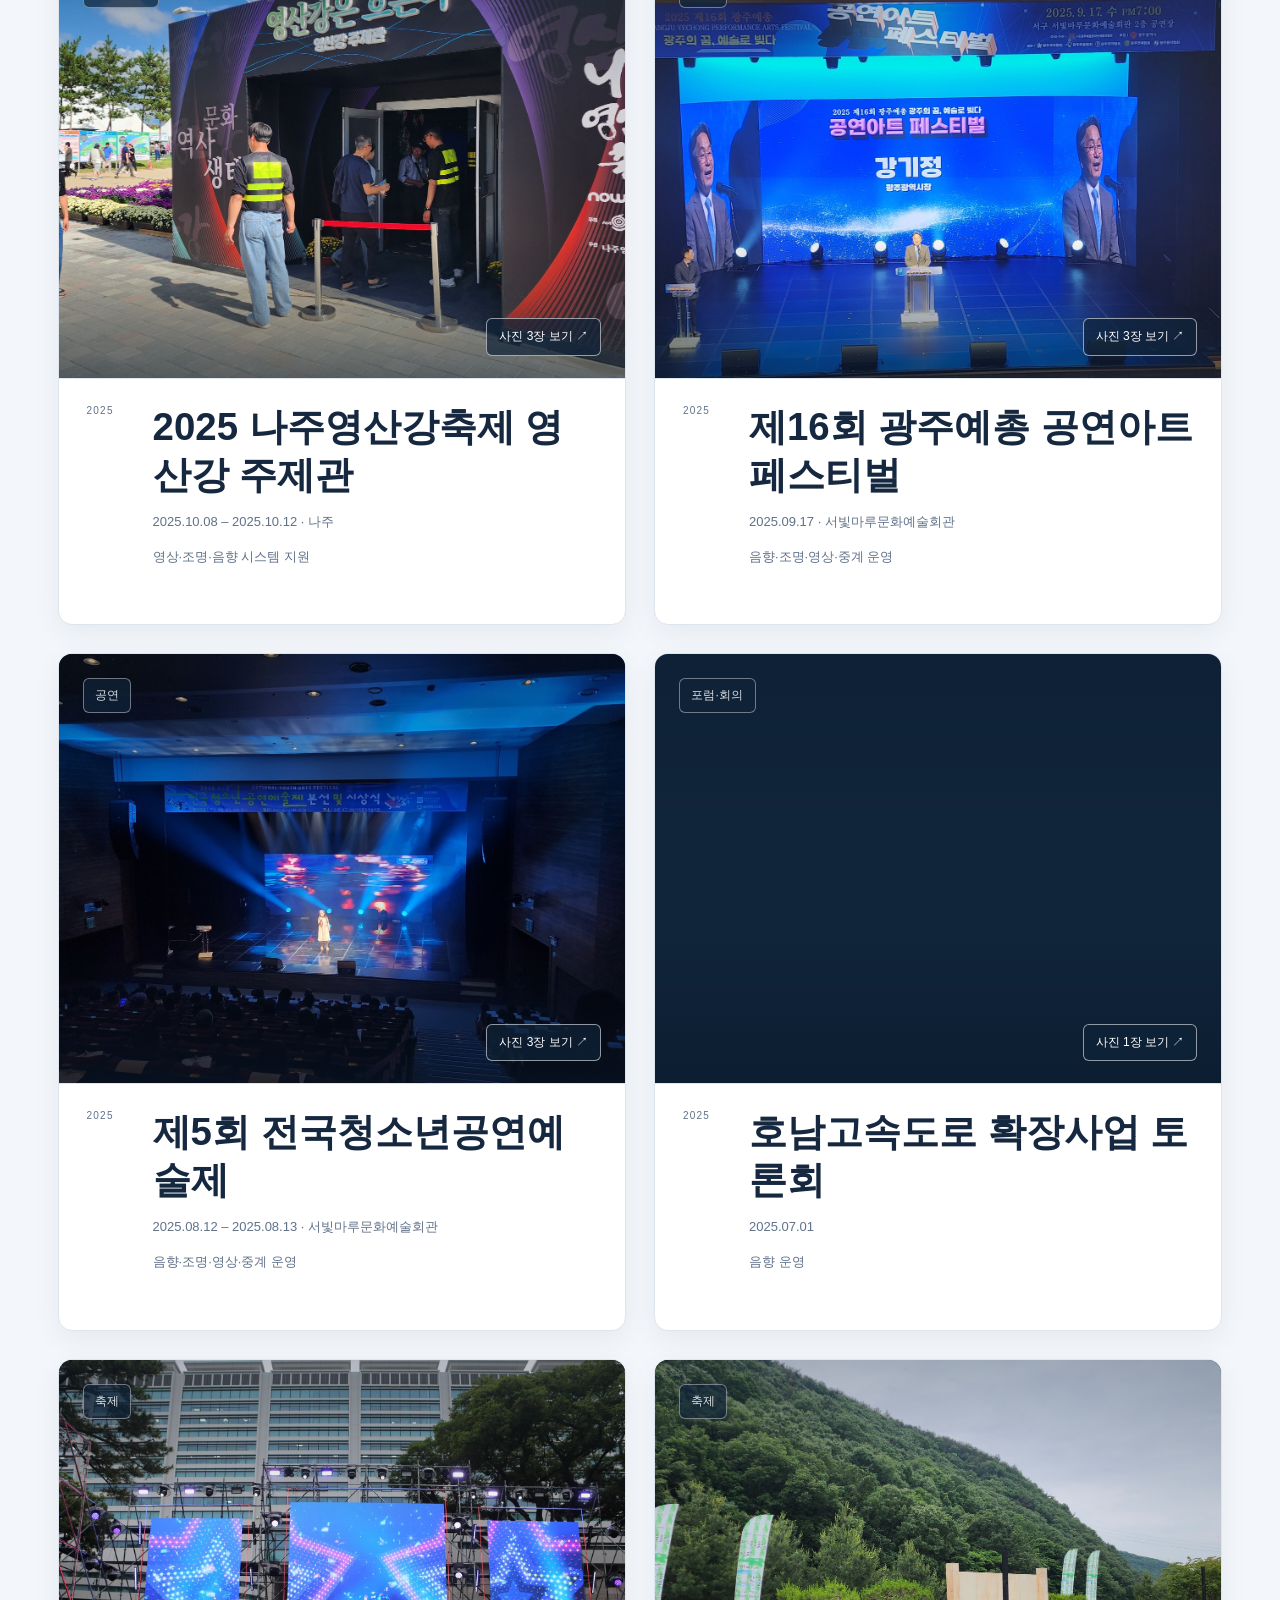
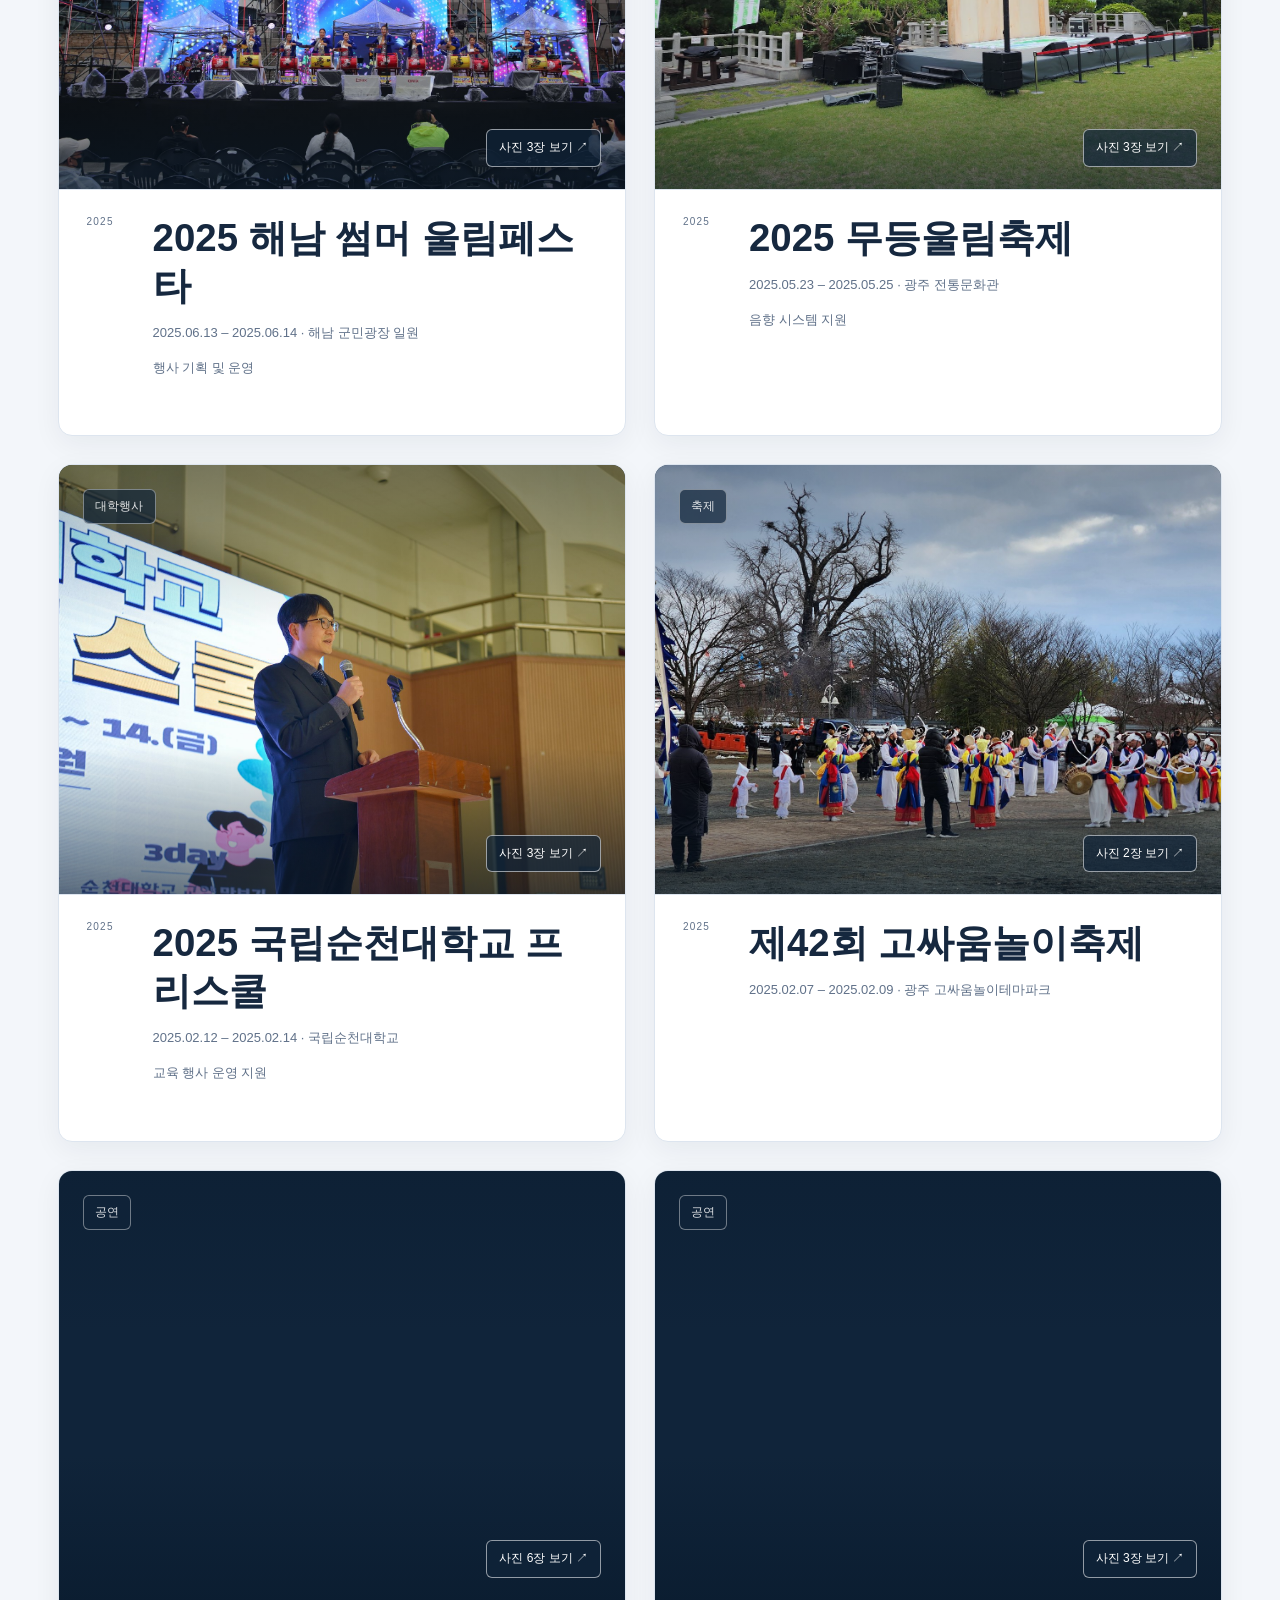
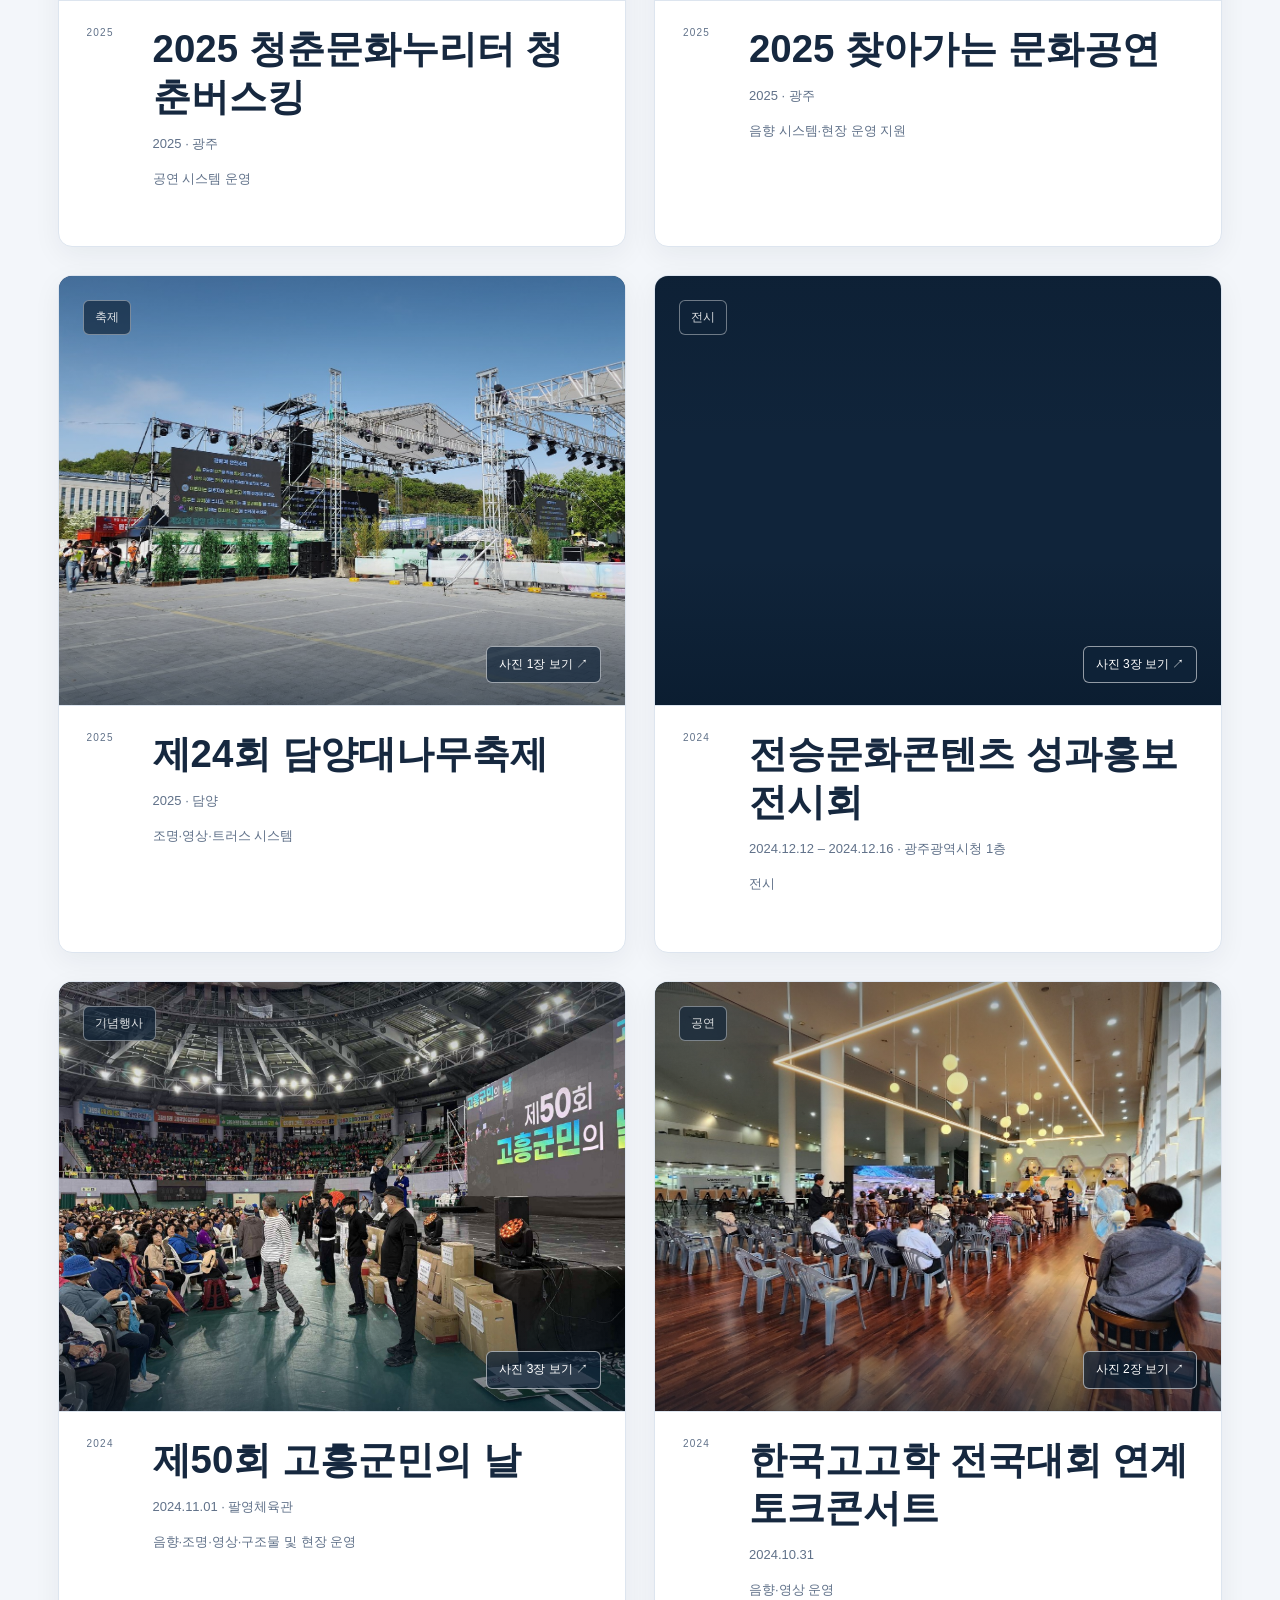
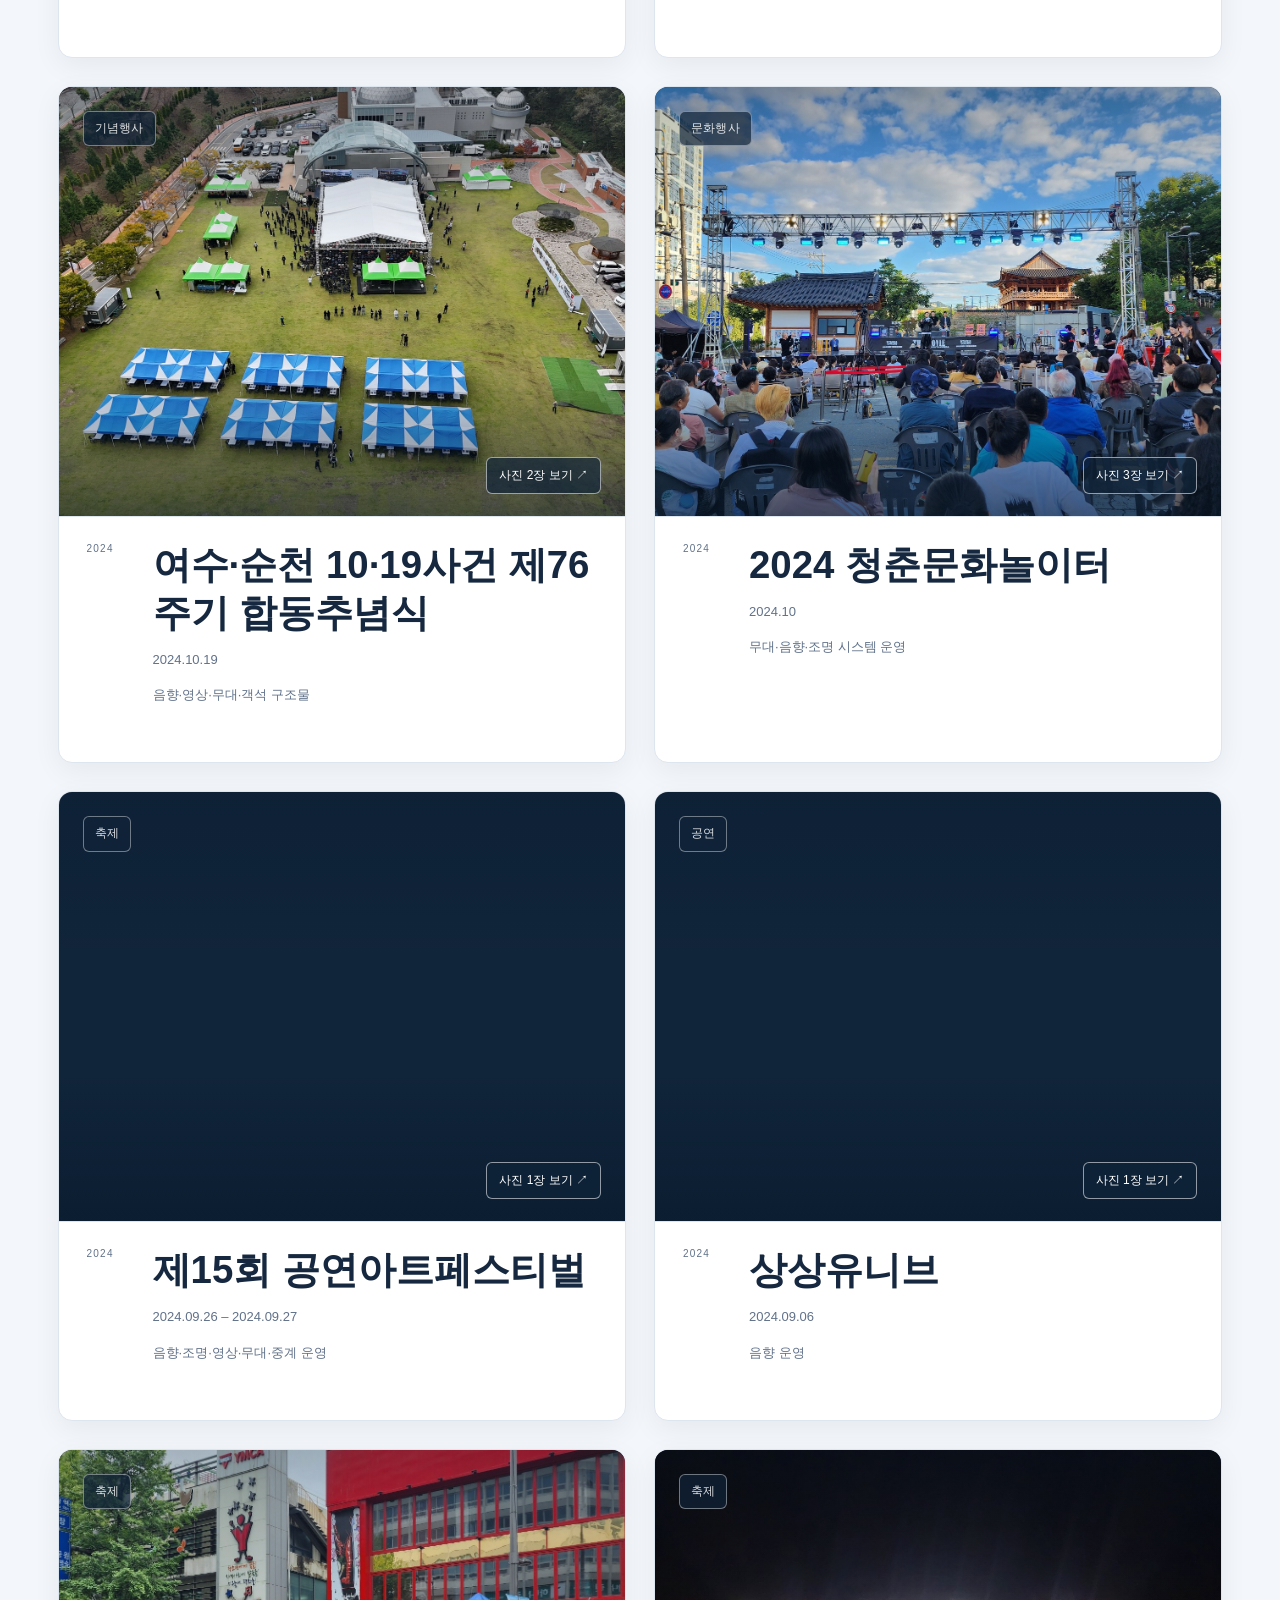
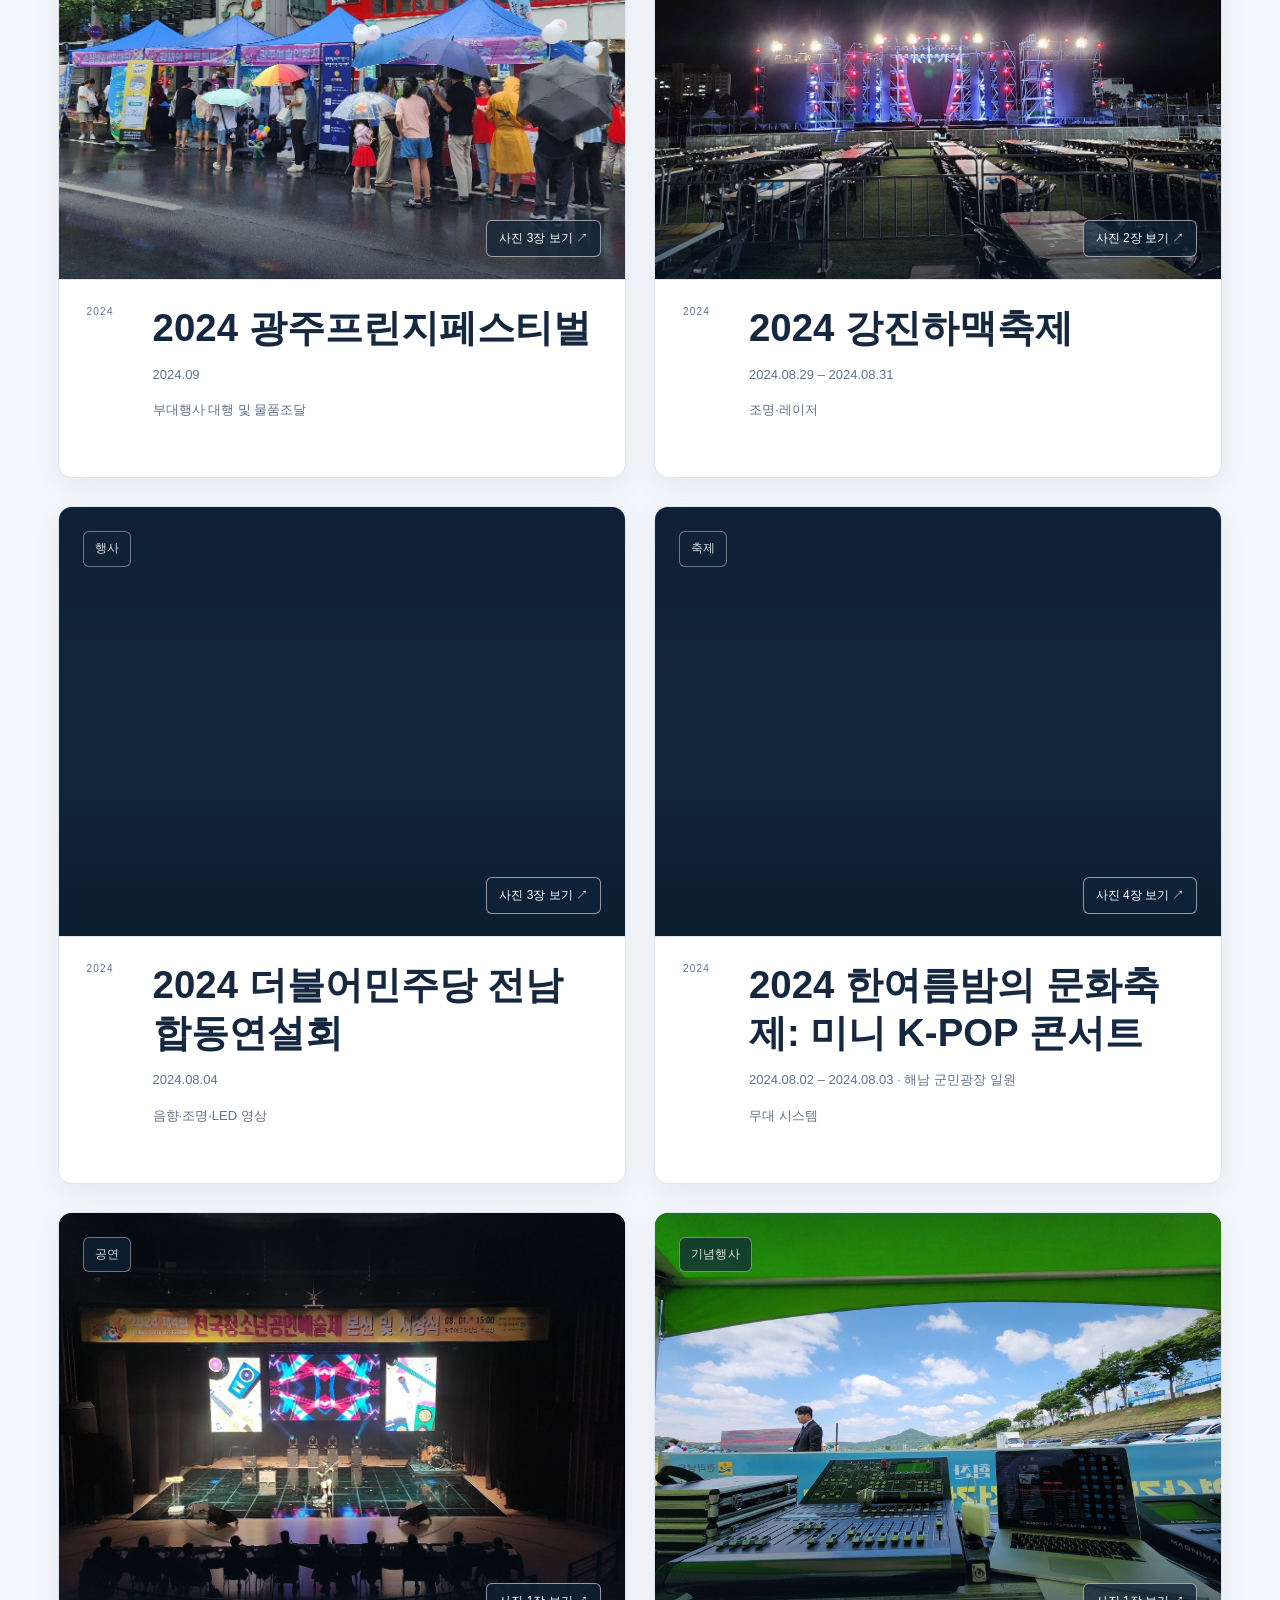
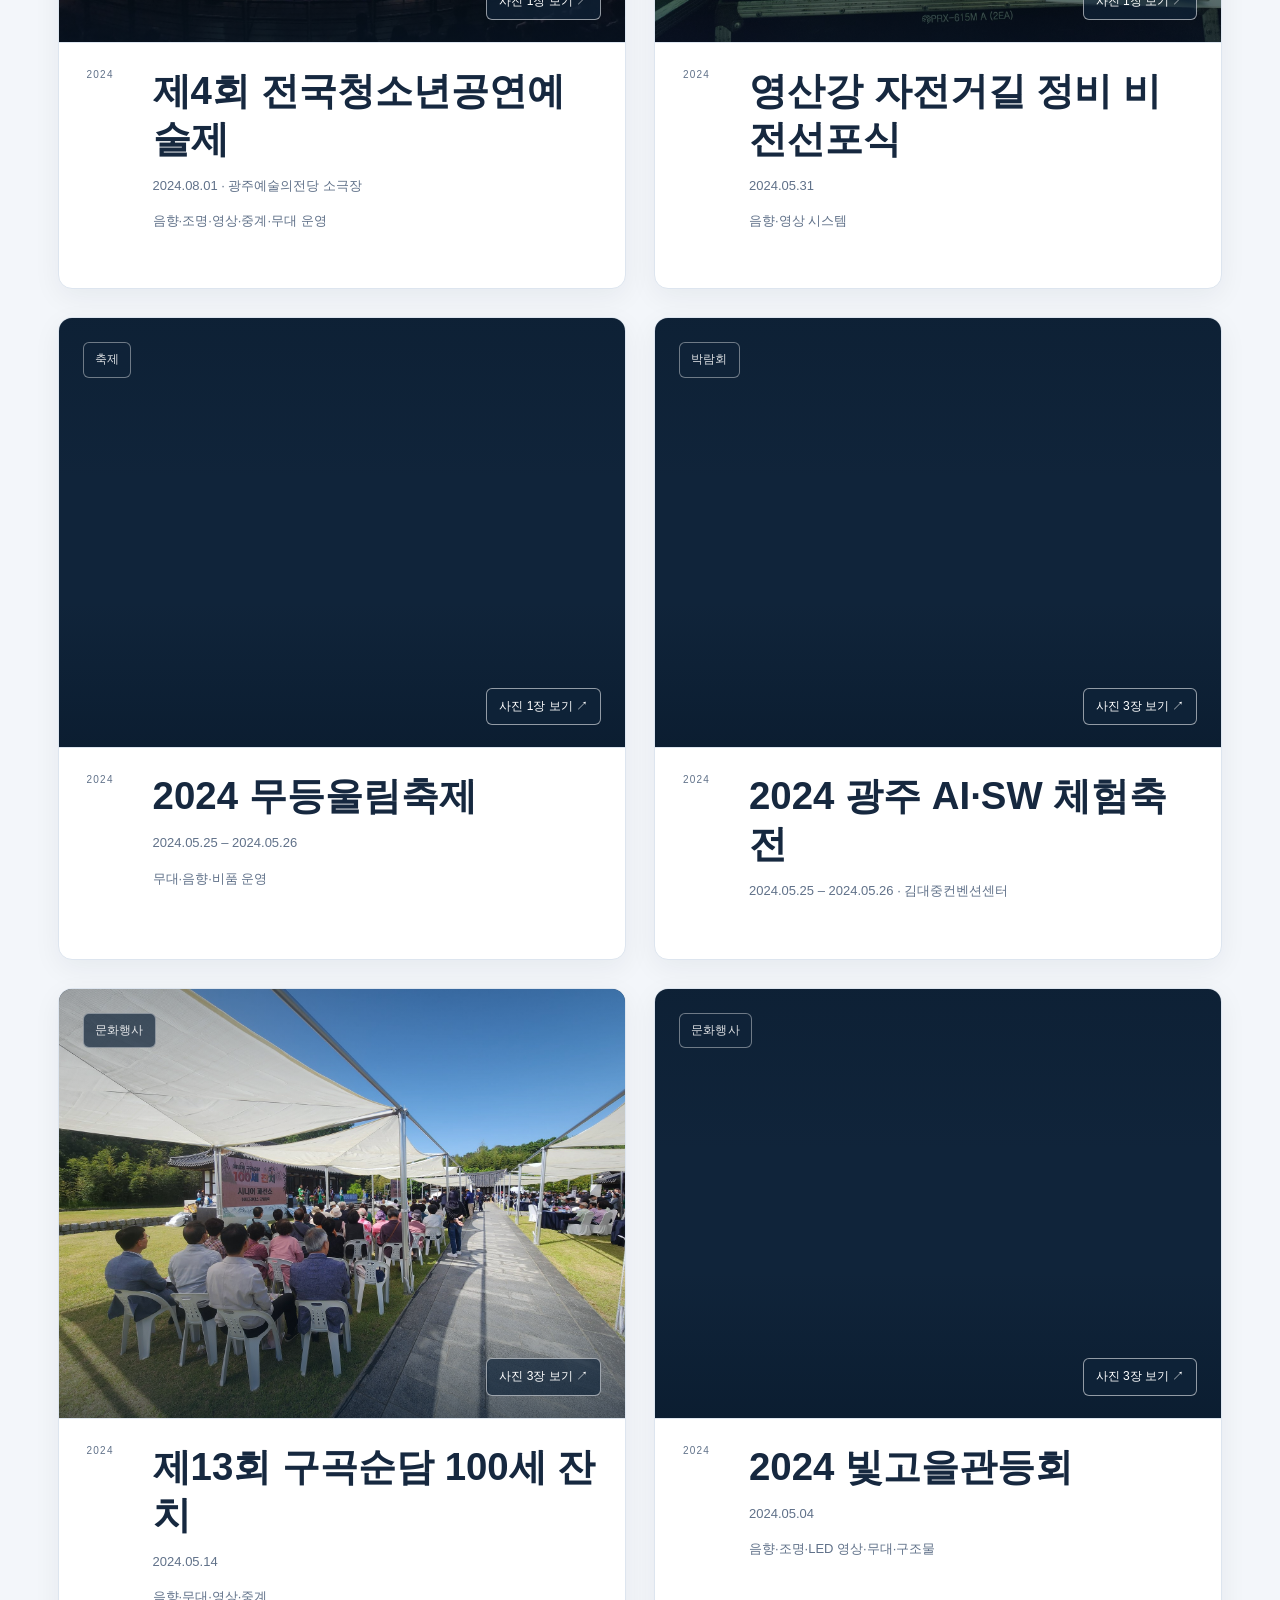
==== commit e184d107: "feat: add reliable portfolio loading search and publication review" ====
--- a/index.html
+++ b/index.html
@@ -39,7 +39,7 @@
   <link rel="manifest" href="site.webmanifest" />
   <link rel="stylesheet" href="assets/style.css" />
   <link rel="stylesheet" href="assets/brand-theme.css?v=20261106-mobile" />
-  <link rel="stylesheet" href="assets/projects.css" />
+  <link rel="stylesheet" href="assets/projects.css?v=20261107-portfolio" />
   <link rel="stylesheet" href="assets/equipment.css?v=20261106-ratio" />
 </head>
 <body>
@@ -178,67 +178,35 @@
         <p>공공문화 · 대학 · 지역축제 · 영상제작까지.<br />실제 수행 경험이 다음 프로젝트의 기준이 됩니다.</p>
       </div>
 
+      <div class="project-load-state" id="projectLoadState" data-state="loading" role="status" aria-live="polite" aria-atomic="true">
+        <p id="projectLoadMessage">공개 실적 목록을 불러오고 있습니다.</p>
+        <div class="project-load-actions">
+          <button class="project-button" id="projectRetry" type="button" disabled>불러오는 중…</button>
+          <a id="projectPublicLink" href="https://leechung0214-afk.github.io/fineinc-website/#projects" hidden>공개 홈페이지 열기 ↗</a>
+        </div>
+      </div>
+      <noscript><p class="project-empty">실적 목록과 사진을 보려면 브라우저에서 JavaScript를 사용 설정해 주세요.</p></noscript>
       <div class="project-tools" id="projectTools" hidden>
         <p class="project-count" id="projectCount" aria-live="polite"></p>
+        <label class="project-search">실적 검색
+          <input id="projectSearch" type="search" maxlength="160" placeholder="행사명, 장소, 수행 업무" aria-controls="projectGrid" />
+        </label>
         <div class="project-filters">
-          <label>연도<select id="projectYear" aria-controls="projectGrid"><option value="all">전체 연도</option></select></label>
-          <label>분야<select id="projectCategory" aria-controls="projectGrid"><option value="all">전체 분야</option></select></label>
-        </div>
-      </div>
-      <div class="project-grid" id="projectGrid">
-        <article class="project-card project-a reveal">
-          <div class="project-visual">
-            <span class="project-label">PUBLIC · CULTURE</span>
-            <div class="stage-lines" aria-hidden="true"></div>
-          </div>
-          <div class="project-info">
-            <span>2026</span>
-            <h3>ACC 지역상생<br />문화마켓</h3>
-            <p>EVENT PRODUCTION · SPACE · STAGE · SOUND · LIGHT · VIDEO</p>
-          </div>
-        </article>
-
-        <article class="project-card project-b reveal">
-          <div class="project-visual">
-            <span class="project-label">UNIVERSITY · EVENT</span>
-            <div class="crowd-dots" aria-hidden="true"></div>
-          </div>
-          <div class="project-info">
-            <span>2026</span>
-            <h3>국립순천대학교<br />신입생 OT</h3>
-            <p>PLANNING · STAGE · SOUND · LIGHT · VIDEO · OPERATION</p>
-          </div>
-        </article>
-
-        <article class="project-card project-c reveal">
-          <div class="project-visual">
-            <span class="project-label">FESTIVAL · REGION</span>
-            <div class="festival-rings" aria-hidden="true"></div>
-          </div>
-          <div class="project-info">
-            <span>2026</span>
-            <h3>제12회<br />빛가람페스티벌</h3>
-            <p>FESTIVAL · PRODUCTION · OPERATION</p>
-          </div>
-        </article>
-
-        <article class="project-card project-d reveal">
-          <div class="project-visual">
-            <span class="project-label">VIDEO · CONTENT</span>
-            <div class="video-frame" aria-hidden="true"><span>REC</span></div>
-          </div>
-          <div class="project-info">
-            <span>2026</span>
-            <h3>해남 예술인<br />한마당</h3>
-            <p>VIDEO PRODUCTION · CONTENT</p>
-          </div>
-        </article>
-      </div>
-      <p class="project-empty" id="projectEmpty" hidden>선택한 조건에 해당하는 프로젝트가 없습니다.</p>
-
-      <div class="project-note reveal" id="projectNote">
-        <span>※</span>
-        <p>현재 버전은 공개 확인된 프로젝트명을 반영했습니다. 실제 행사사진을 넣으면 각 카드가 바로 포트폴리오 쇼케이스로 전환됩니다.</p>
+          <label for="projectYear">연도<select id="projectYear" aria-controls="projectGrid"><option value="all">전체 연도</option></select></label>
+          <label for="projectCategory">분야<select id="projectCategory" aria-controls="projectGrid"><option value="all">전체 분야</option></select></label>
+        </div>
+        <div class="project-filter-actions">
+          <button class="project-button" id="projectFilterReset" type="button">조건 초기화</button>
+          <button class="project-button project-button-primary" id="projectFilterShare" type="button">필터 링크 복사</button>
+        </div>
+        <p class="project-share-status" id="projectShareStatus" role="status" aria-live="polite"></p>
+        <input class="project-share-url" id="projectShareUrl" type="url" readonly hidden aria-label="공유할 실적 주소" />
+      </div>
+      <div class="project-grid" id="projectGrid" aria-busy="true"></div>
+      <p class="project-empty" id="projectEmpty" hidden>검색·필터 조건에 맞는 실적이 없습니다. 검색어를 바꾸거나 조건을 초기화해 주세요.</p>
+      <div class="project-note" id="projectNote" hidden>
+        <span aria-hidden="true">※</span>
+        <p>공개 확인을 마친 실적의 대표사진입니다. 각 실적을 눌러 추가 사진과 수행 범위를 확인하세요.</p>
       </div>
     </section>
 
@@ -472,6 +440,6 @@
 
   <script src="assets/script.js"></script>
   <script src="assets/contact-mailto.js" defer></script>
-  <script src="assets/projects.js?v=20261106-2" defer></script>
+  <script src="assets/projects.js?v=20261107-portfolio" defer></script>
 </body>
 </html>
--- a/assets/projects.css
+++ b/assets/projects.css
@@ -2,6 +2,24 @@
 [hidden] { display: none !important; }
 .project-tools { display: flex; align-items: flex-end; justify-content: space-between; flex-wrap: wrap; gap: 20px; margin: -12px 0 28px; }
 .project-count { margin: 0; color: var(--muted); font-size: 14px; }
+.project-load-state { display: flex; justify-content: space-between; align-items: center; gap: 16px; margin: -12px 0 28px; padding: 16px 20px; border: 1px solid var(--line); border-radius: var(--control-radius); background: var(--panel); color: var(--muted); font-size: 13px; }
+.project-load-state p { margin: 0; min-width: 0; overflow-wrap: anywhere; }
+.project-load-state[data-state='loading'] { border-inline-start: 4px solid var(--blue); }
+.project-load-state[data-state='error'] { color: #9c2937; background: #fff0f1; border-color: #edbdc2; }
+.project-load-state[data-state='ready'] { border-inline-start: 4px solid #147d64; }
+.project-load-actions { display: flex; align-items: center; flex-wrap: wrap; gap: 12px; flex-shrink: 0; }
+.project-load-actions a { color: var(--blue); text-underline-offset: 4px; }
+.project-button { min-height: 44px; min-width: 0; padding: 9px 14px; border: 1px solid var(--line-strong); border-radius: var(--control-radius); background: var(--panel); color: var(--text); font: inherit; font-size: 13px; cursor: pointer; }
+.project-button:hover { border-color: var(--blue); }
+.project-button:disabled { opacity: .65; cursor: wait; }
+.project-button-primary { color: #fff; background: var(--blue); border-color: var(--blue); }
+.project-search { display: grid; flex: 1 1 300px; gap: 6px; min-width: 0; color: var(--muted); font-size: 12px; }
+.project-search input, .project-share-url { box-sizing: border-box; width: 100%; min-width: 0; min-height: 44px; padding: 10px 14px; border: 1px solid var(--line-strong); border-radius: var(--control-radius); background: var(--panel); color: var(--text); font: inherit; font-size: 16px; }
+.project-count { flex: 1 0 100%; }
+.project-filter-actions { display: flex; flex-wrap: wrap; gap: 10px; }
+.project-share-status { flex: 1 0 100%; min-width: 0; margin: -8px 0 0; color: var(--muted); font-size: 12px; overflow-wrap: anywhere; }
+.project-share-status:empty { margin: 0; }
+.project-share-url { flex: 1 0 100%; }
 .project-filters { display: flex; flex-wrap: wrap; gap: 14px; }
 .project-filters label { display: grid; gap: 6px; color: var(--muted); font-size: 12px; }
 .project-filters select { min-width: 150px; min-height: 44px; padding: 9px 38px 9px 14px; border: 1px solid var(--line-strong); border-radius: var(--control-radius); color: var(--text); background: var(--panel); font: inherit; font-size: 14px; }
@@ -46,13 +64,21 @@
 @media (prefers-reduced-motion: reduce) { .project-photo-open > img { transition: none; } }
 @media (max-width: 720px) {
   .project-tools { margin: 0 0 24px; gap: 16px; }
-  .project-filters { display: grid; grid-template-columns: 1fr 1fr; width: 100%; gap: 12px; }
-  .project-filters select { min-width: 0; width: 100%; font-size: 16px; }
+  .project-load-state { align-items: flex-start; flex-direction: column; margin: 0 0 24px; padding: 16px; }
+  .project-load-actions { flex-shrink: 1; width: 100%; }
+  .project-search { flex-basis: 100%; }
+  .project-filters { display: grid; grid-template-columns: minmax(0, 1fr) minmax(0, 1fr); width: 100%; gap: 12px; }
+  .project-filters label { min-width: 0; }
+  .project-filters select { min-width: 0; width: 100%; padding-inline: 10px 26px; font-size: 16px; }
+  .project-filter-actions { display: grid; grid-template-columns: minmax(0, 1fr) minmax(0, 1fr); width: 100%; gap: 12px; }
+  .project-filter-actions .project-button { width: 100%; }
+  .project-share-status, .project-share-url { flex-basis: 100%; }
   .project-photo-card .project-info .project-date, .project-photo-card .project-info .project-role { font-size: 12px; }
   .project-photo-open .project-label { font-size: 11px; }
   .project-photo-cta { bottom: 18px; right: 20px; }
   .project-dialog { width: calc(100vw - 20px); max-height: calc(100dvh - 20px); padding: 16px; }
   .project-dialog-head { gap: 12px; margin-bottom: 16px; }
+  .project-dialog-head > div { min-width: 0; overflow-wrap: anywhere; }
   .project-dialog-close { padding: 6px 9px; }
   .project-dialog h2 { font-size: 22px; }
   .project-dialog-meta { font-size: 12px; }
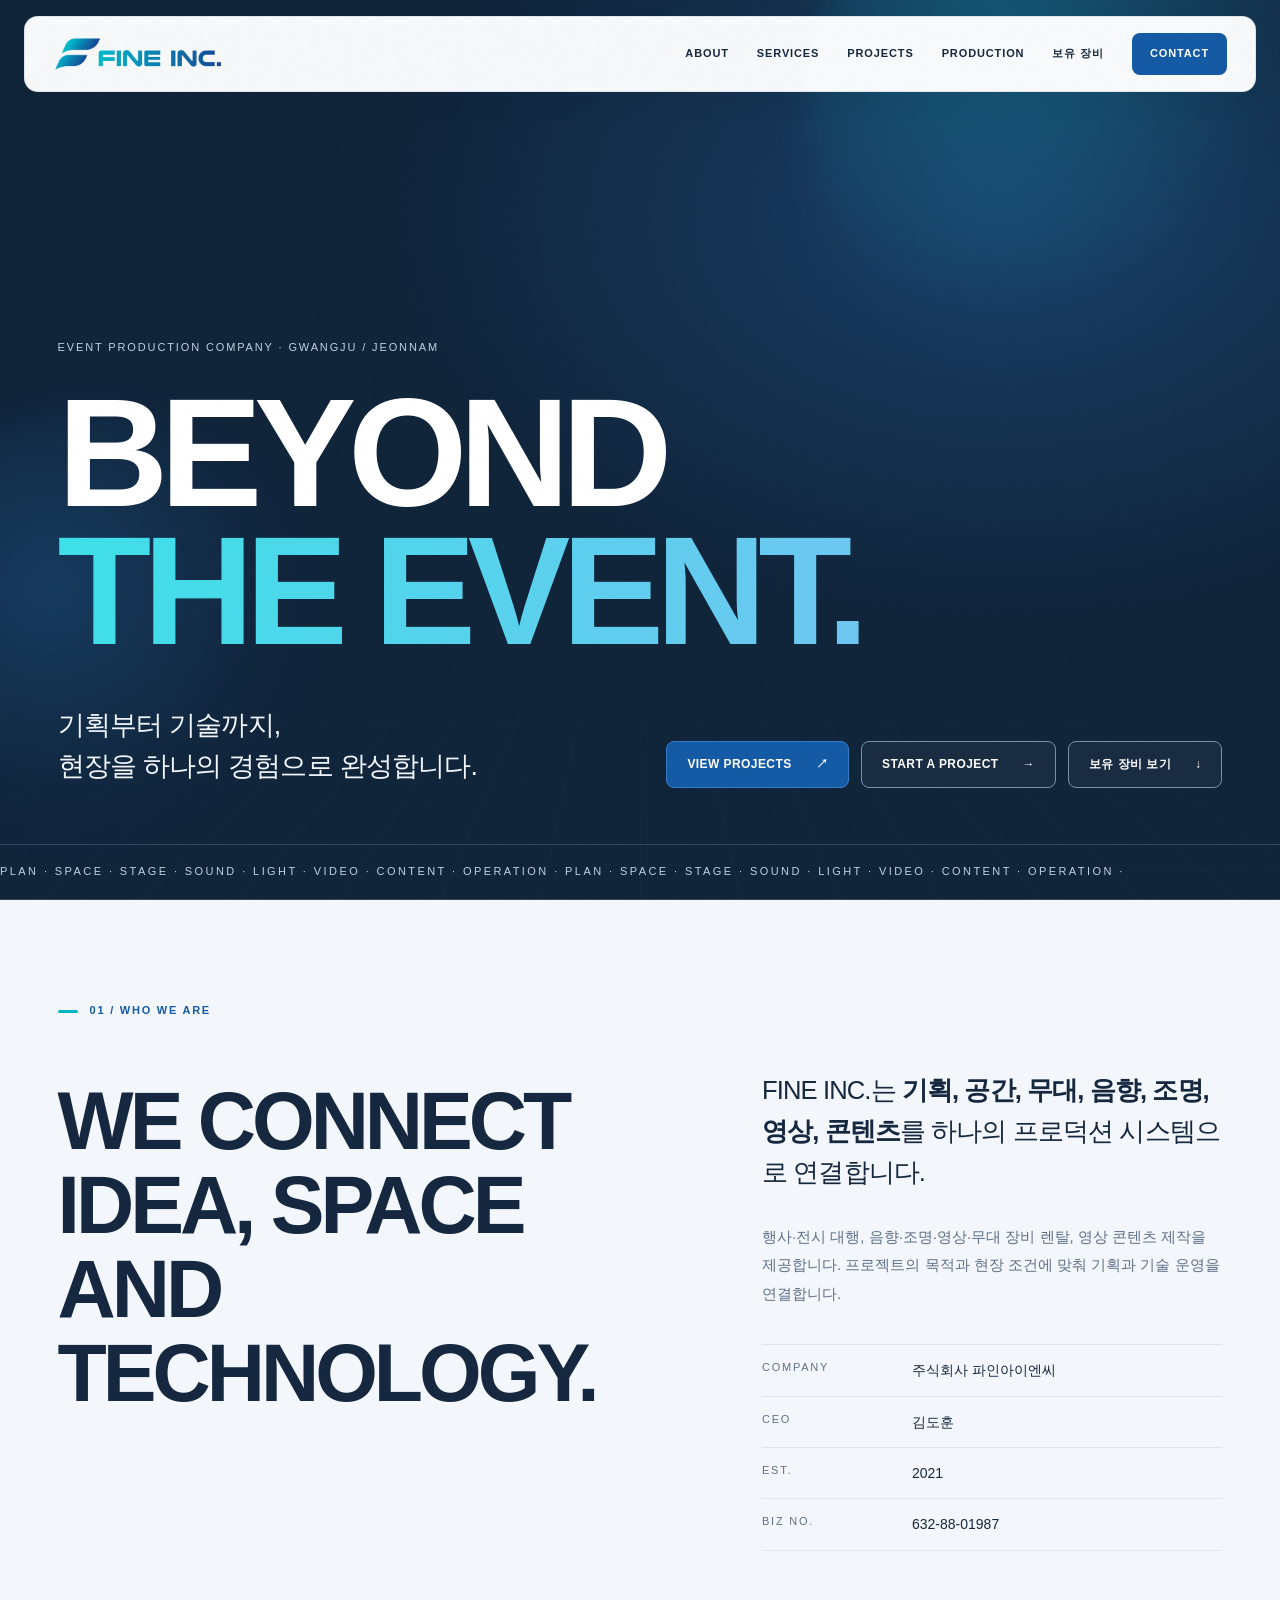
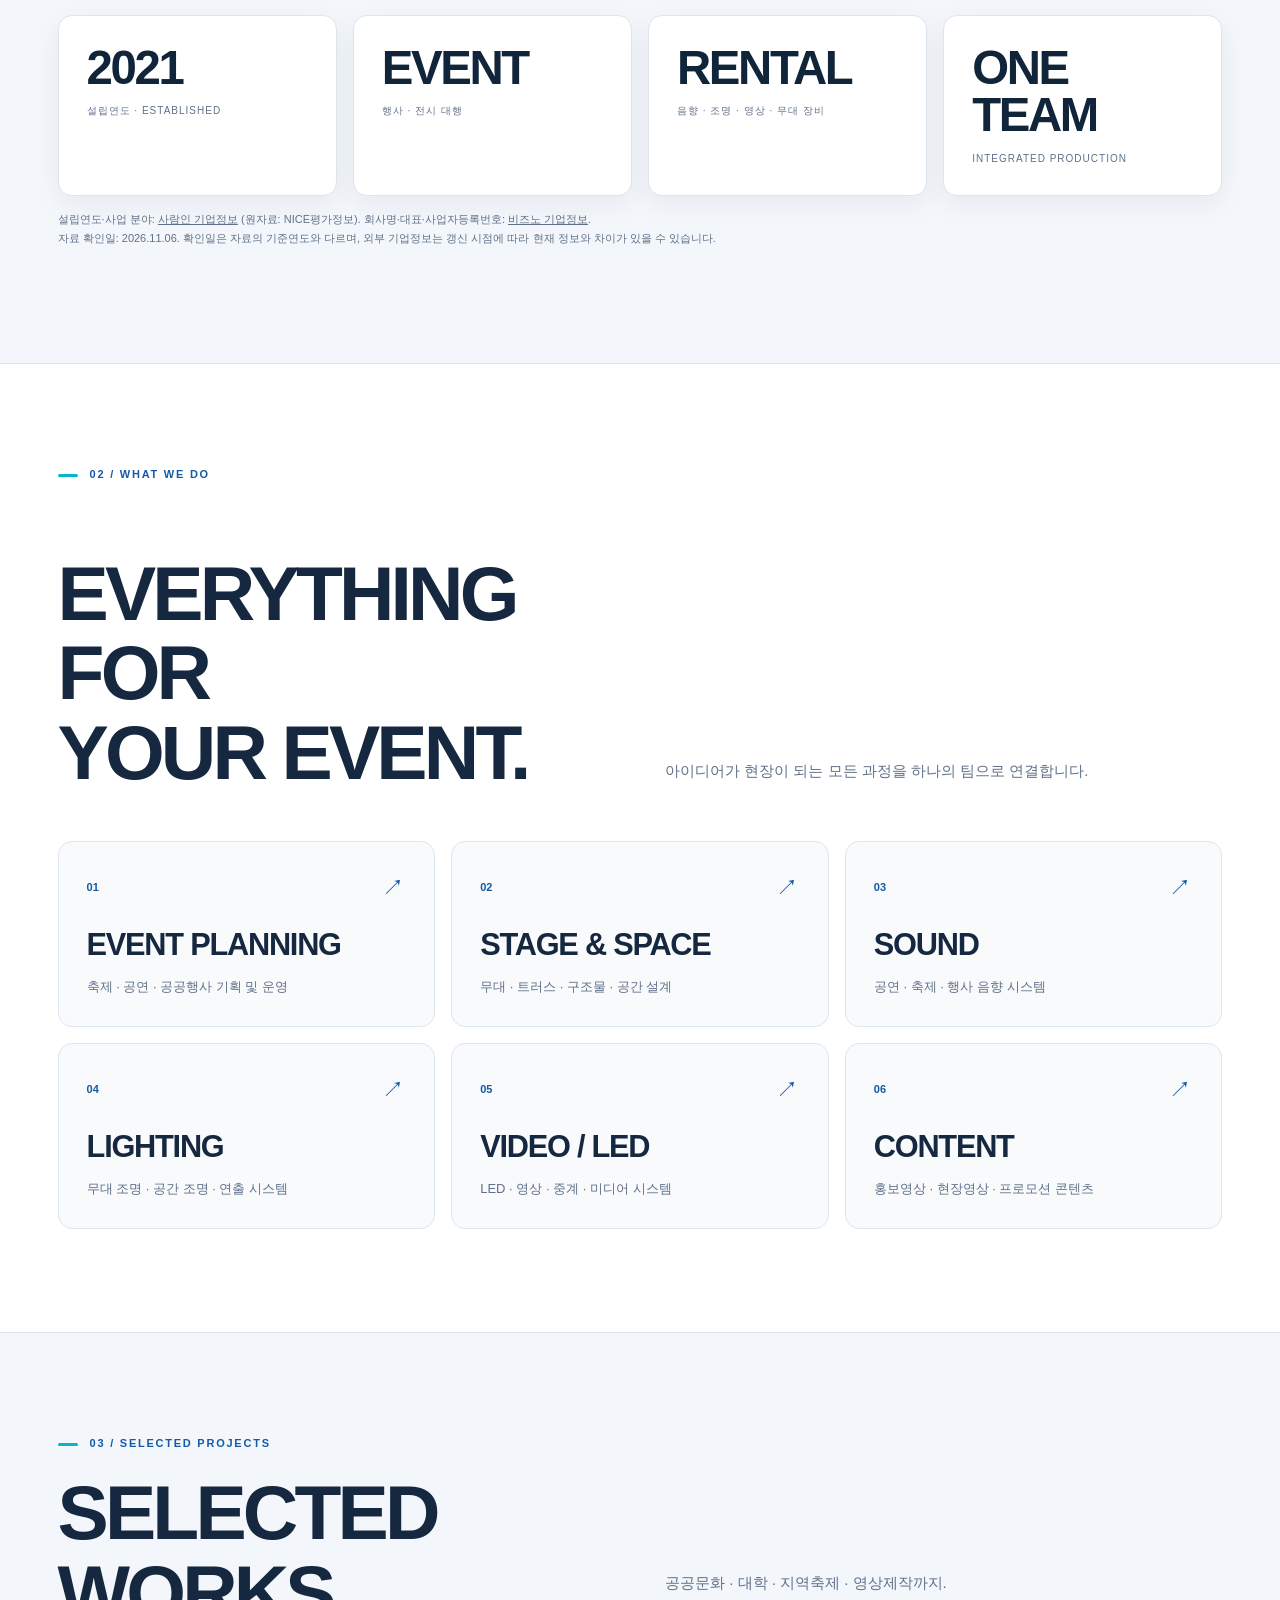
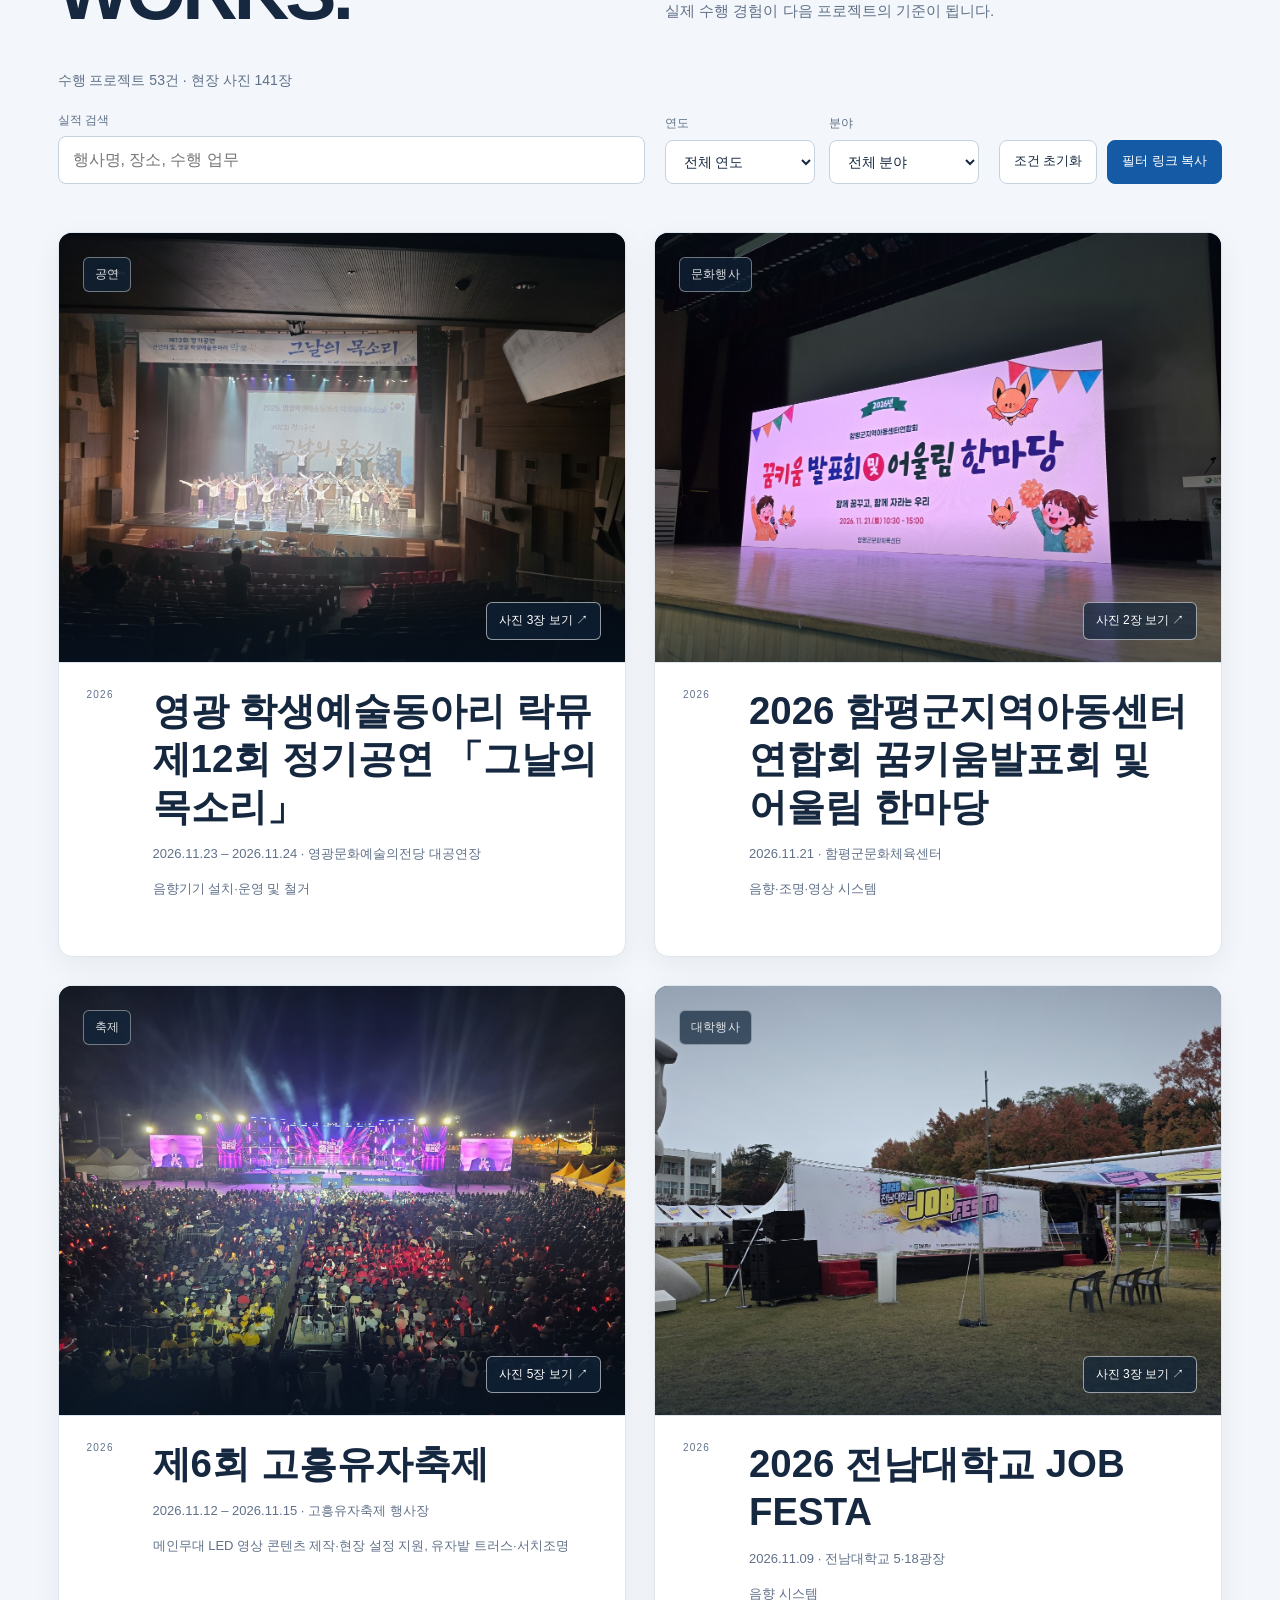
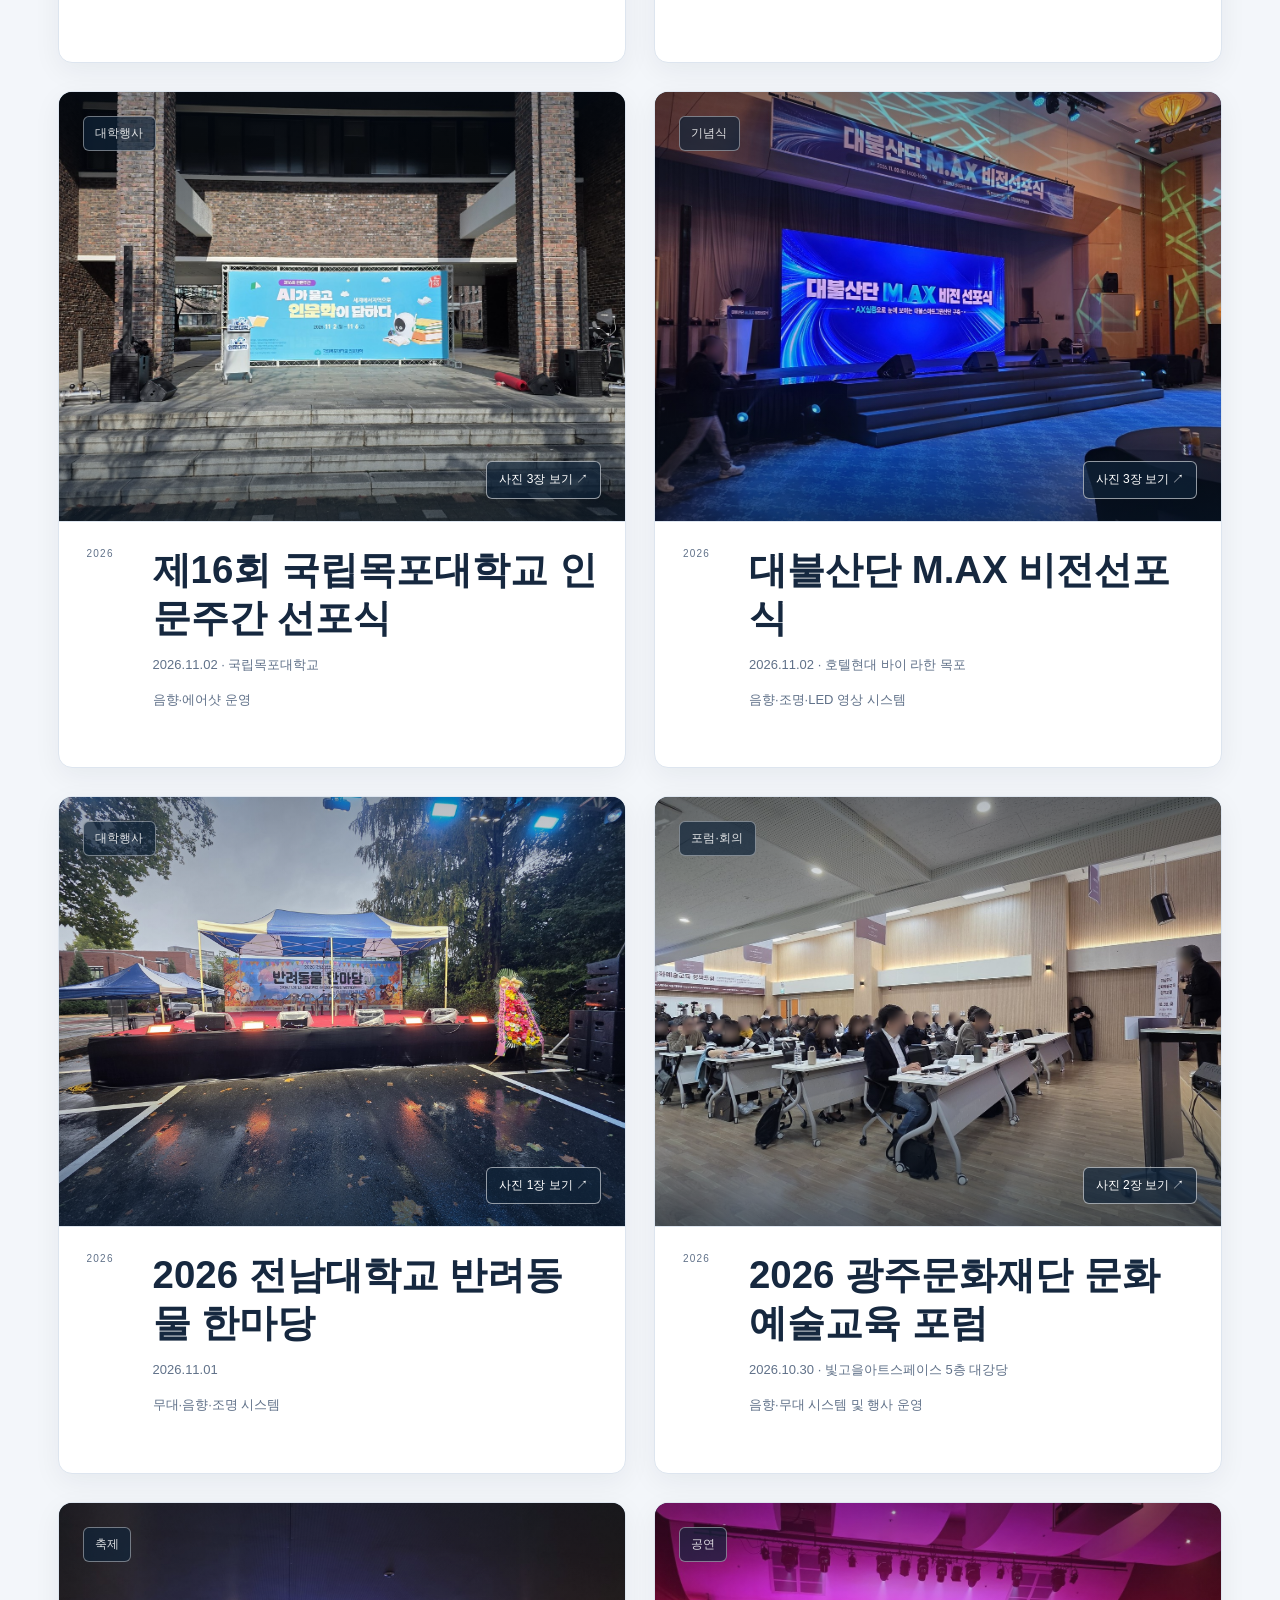
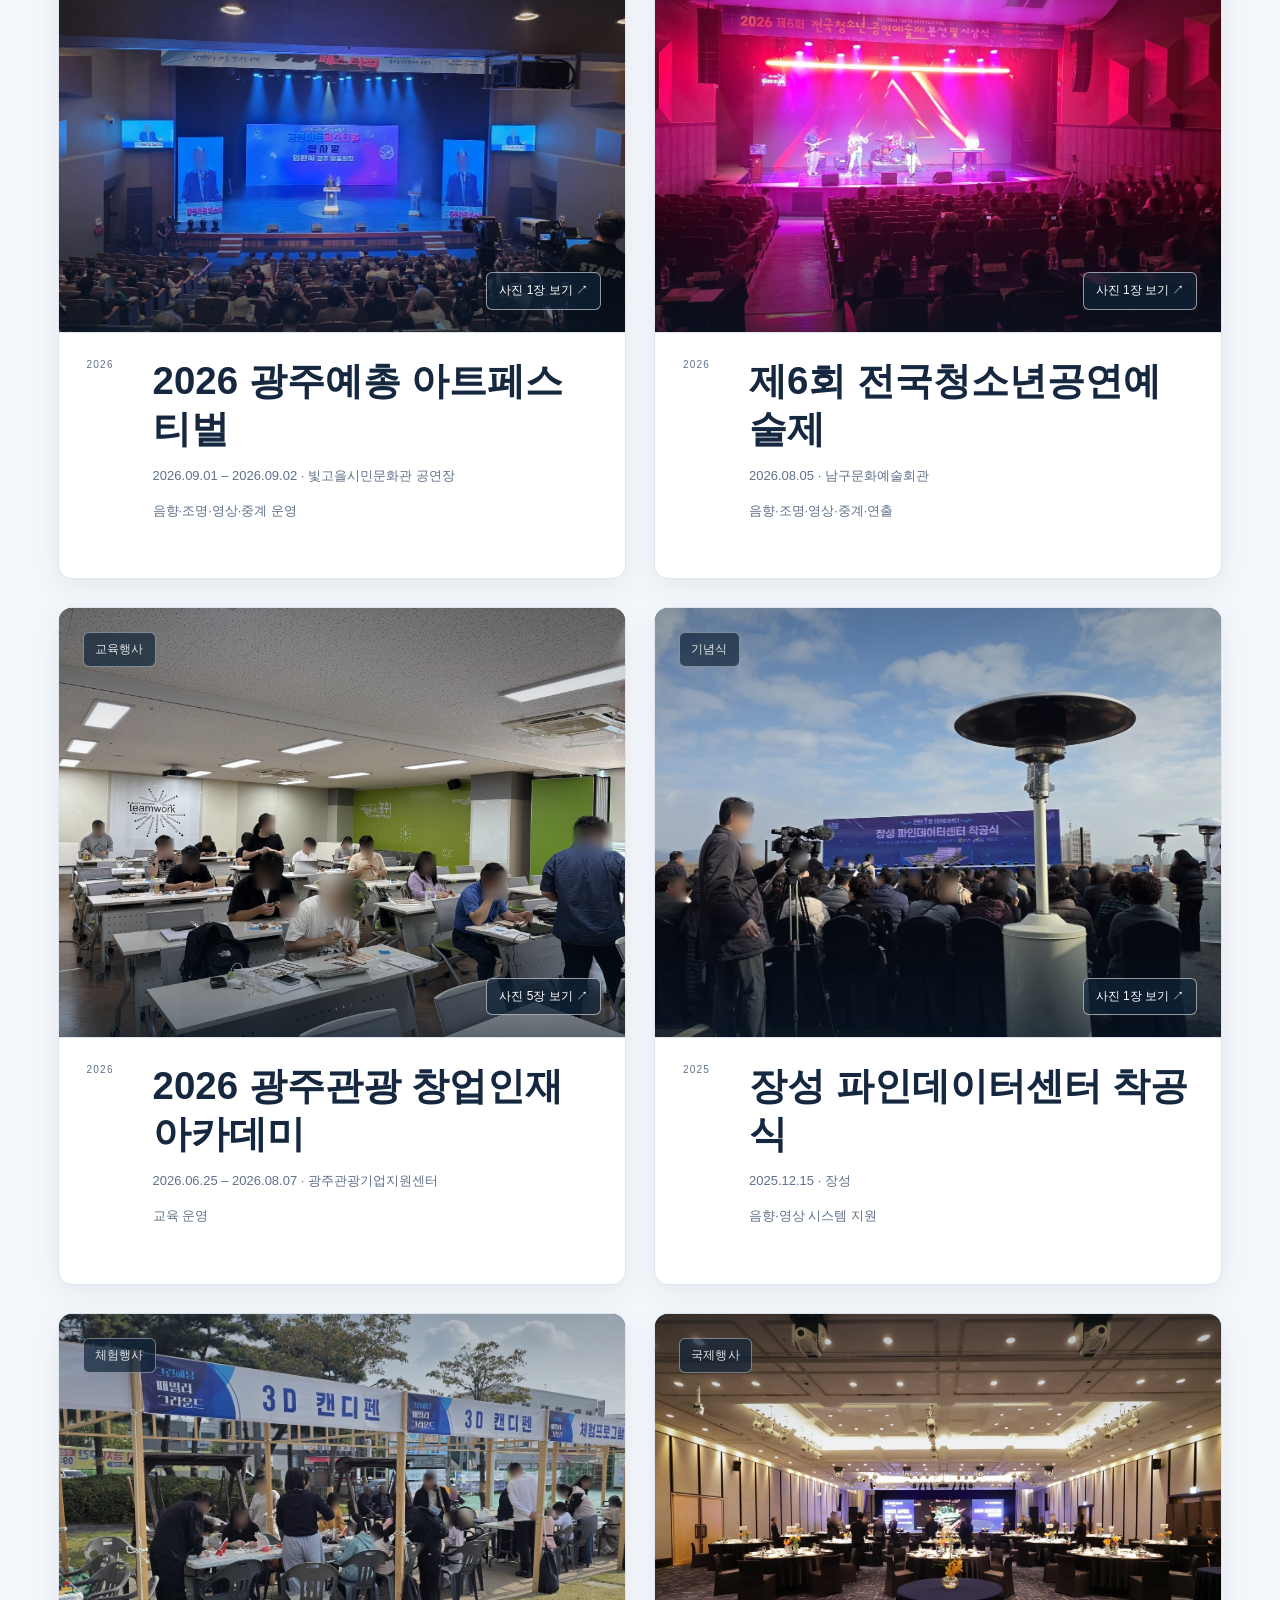
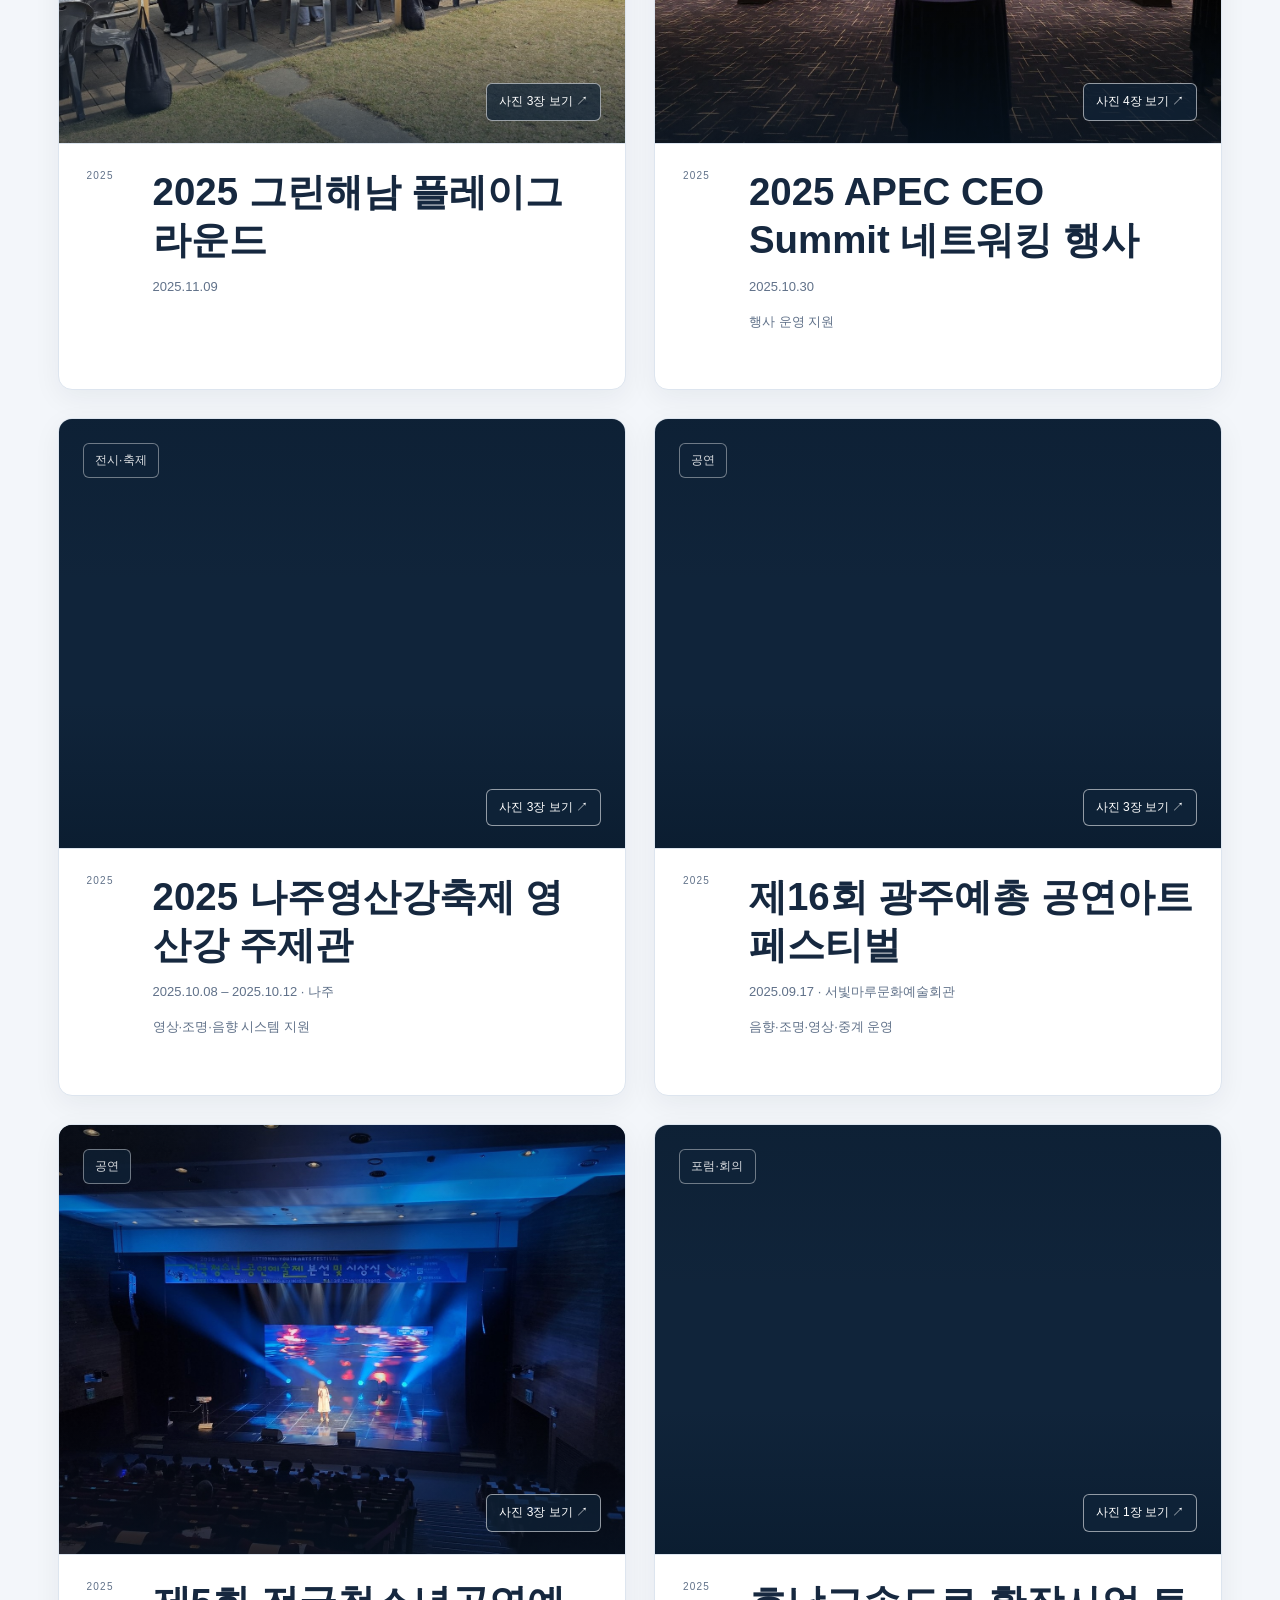
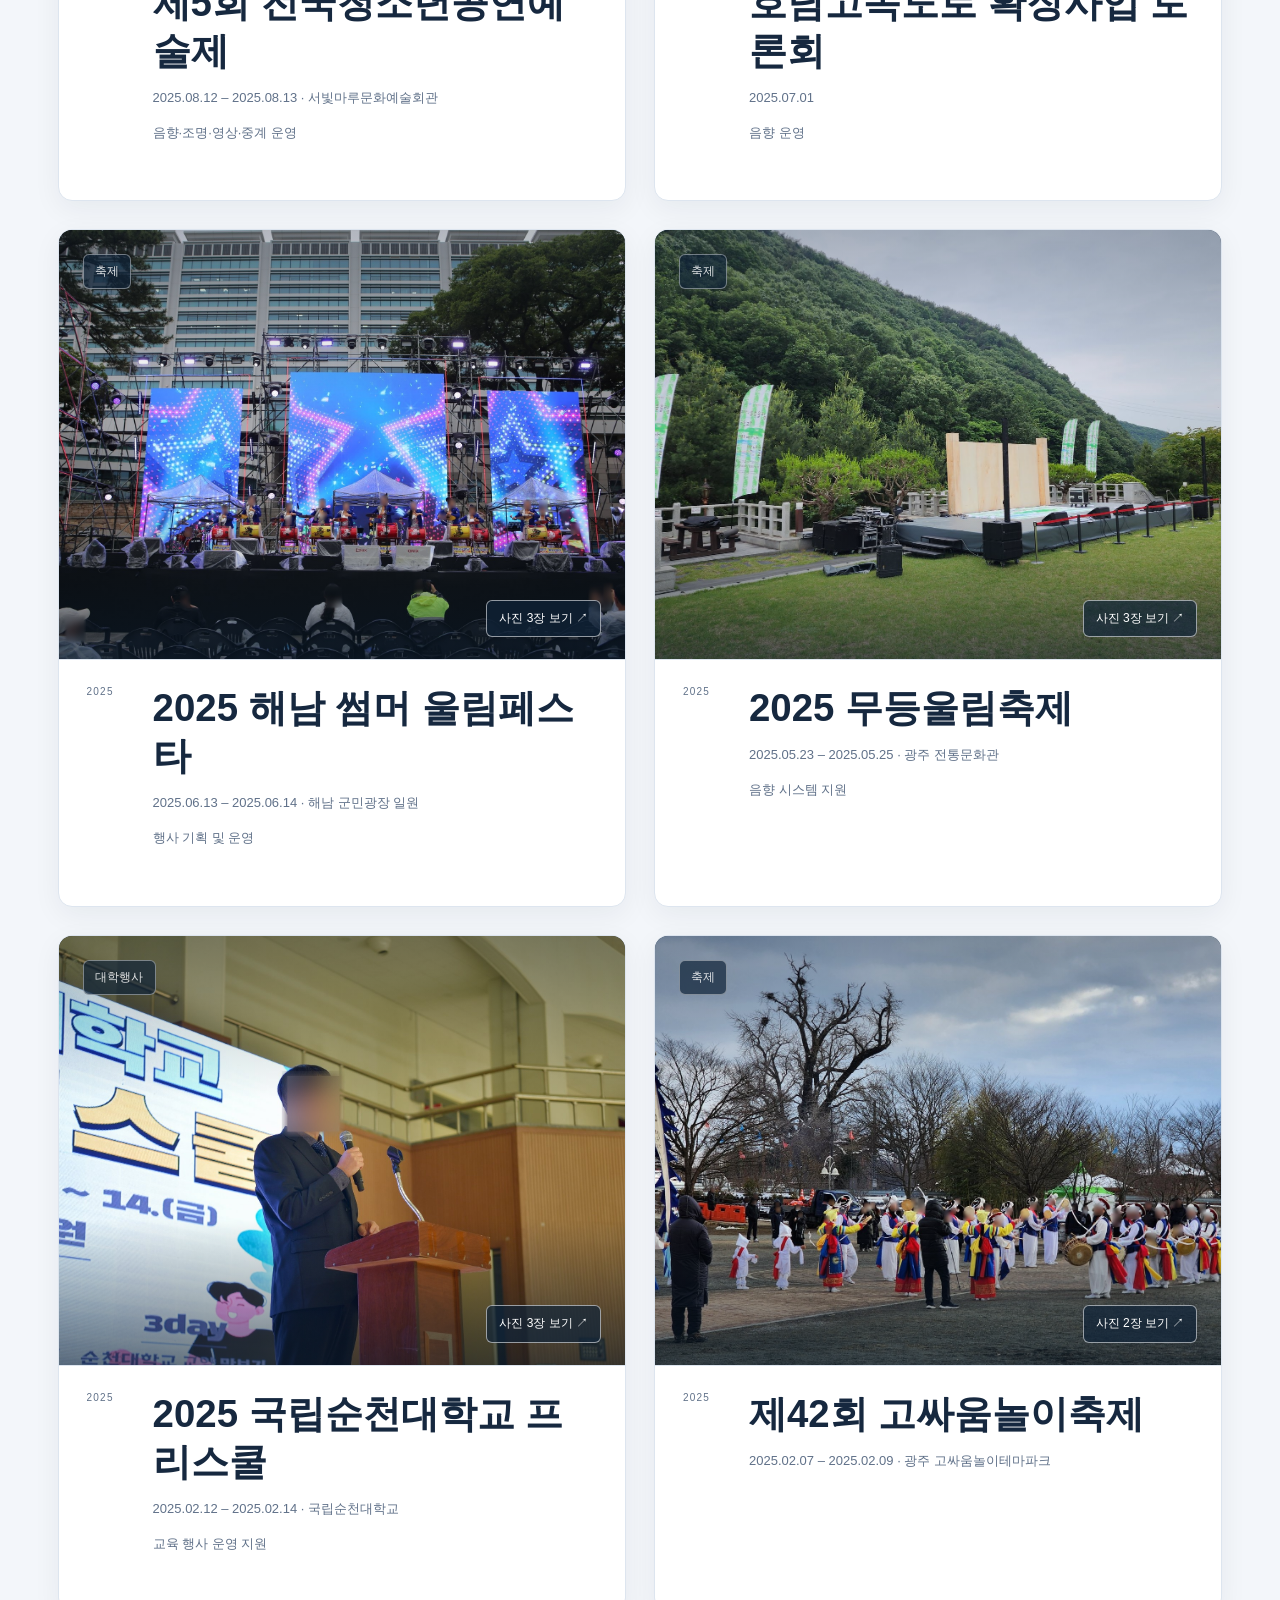
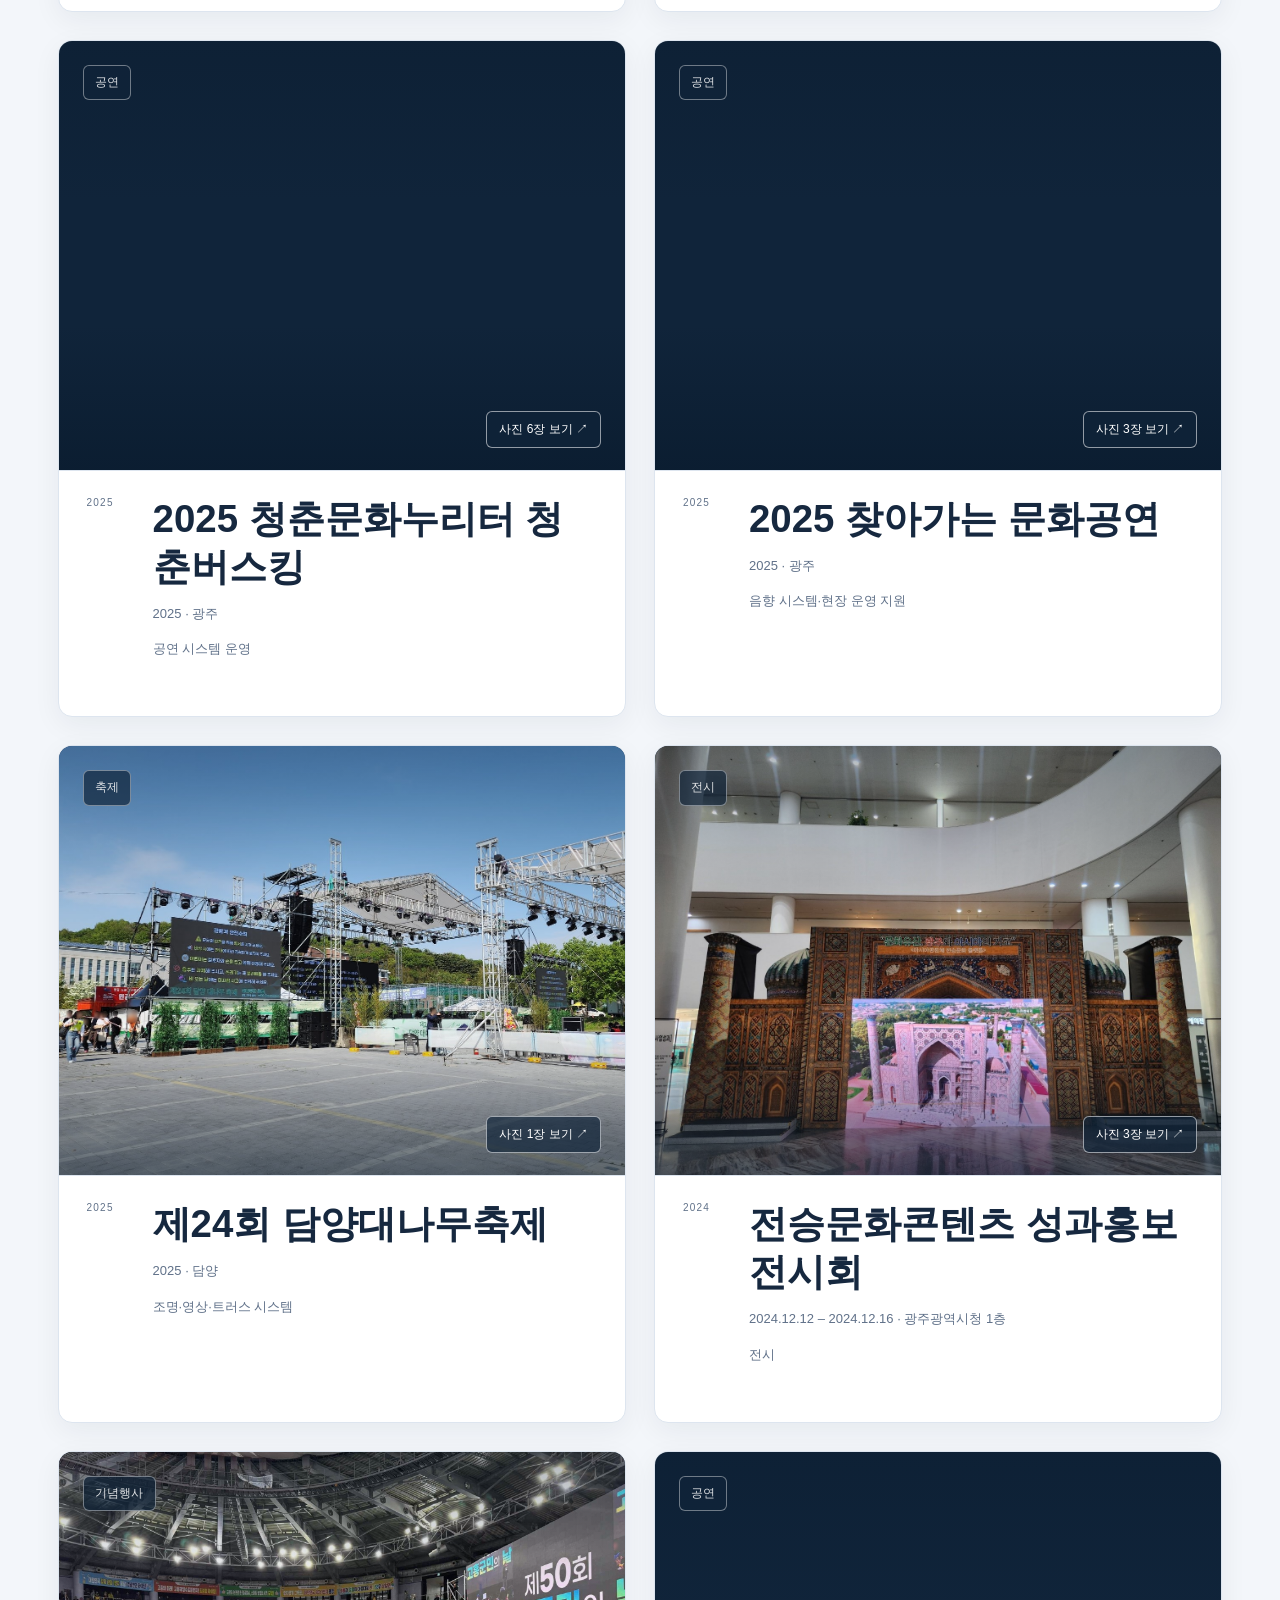
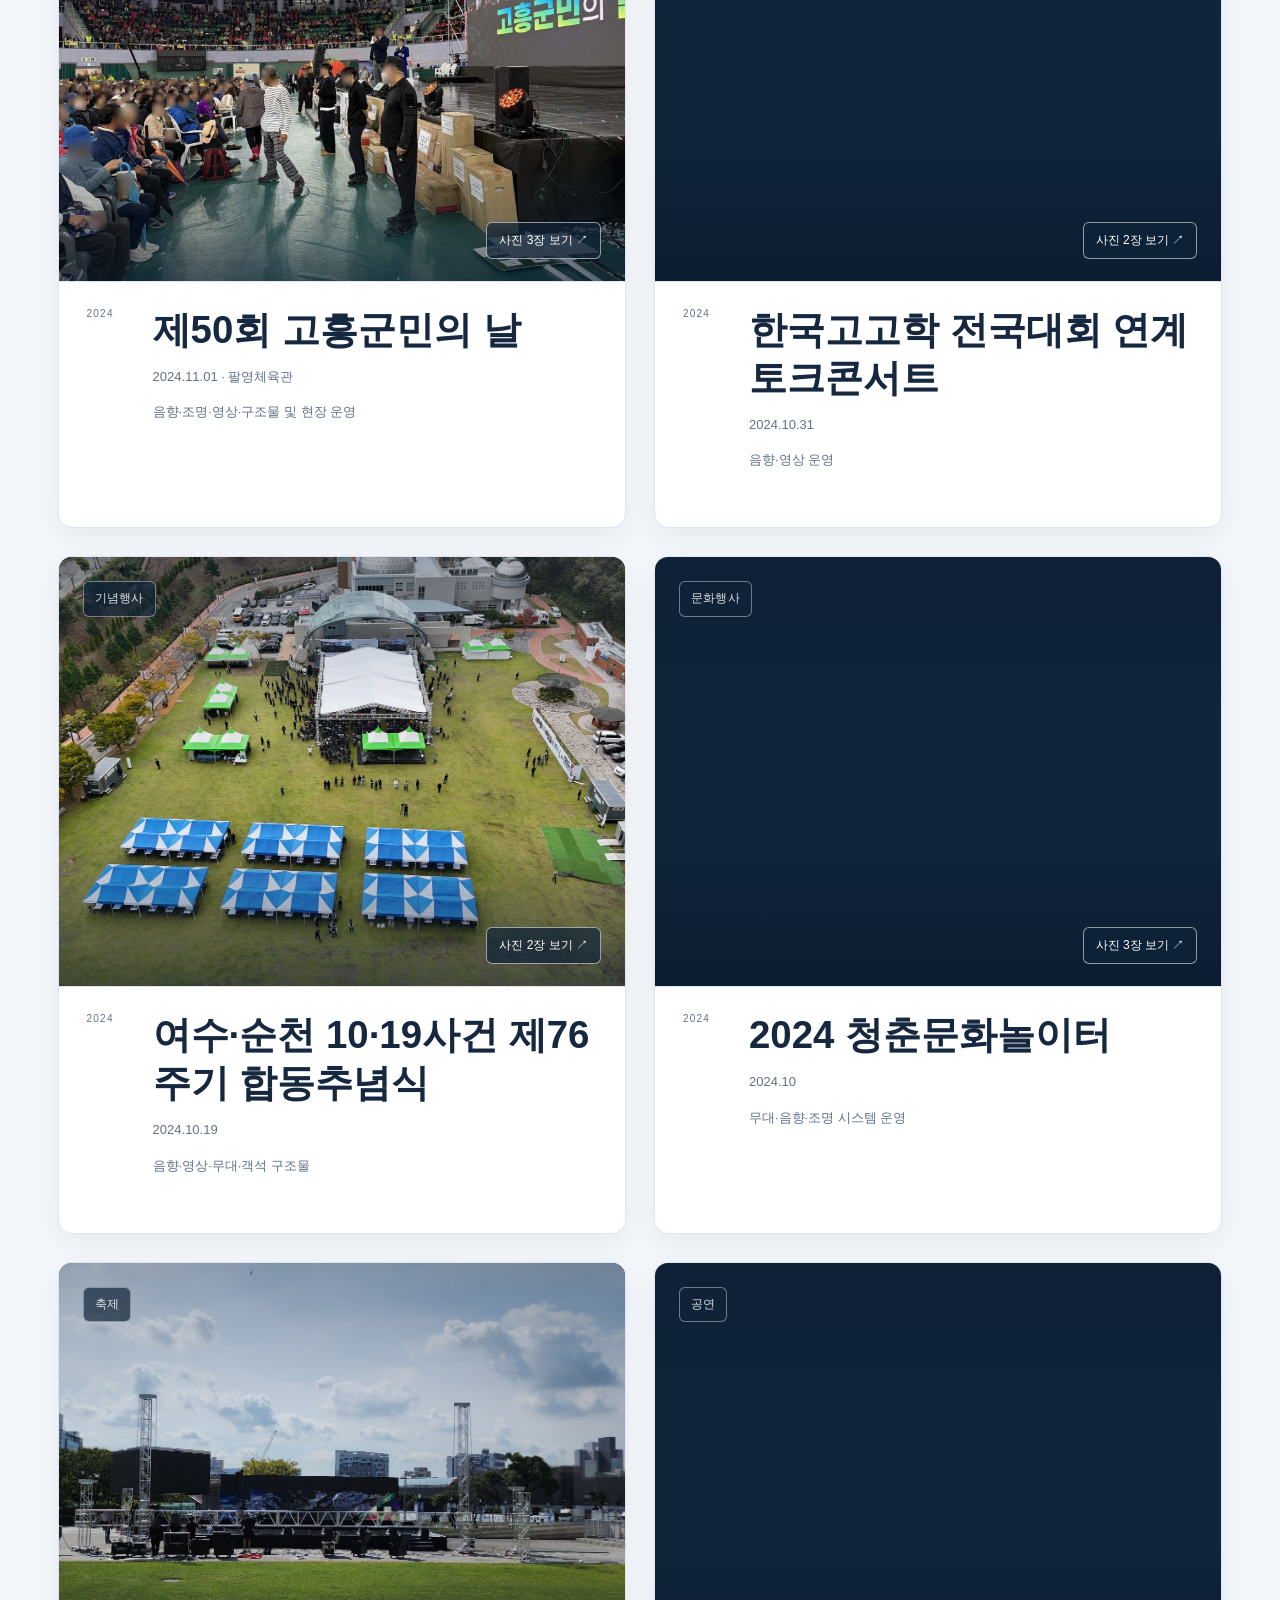
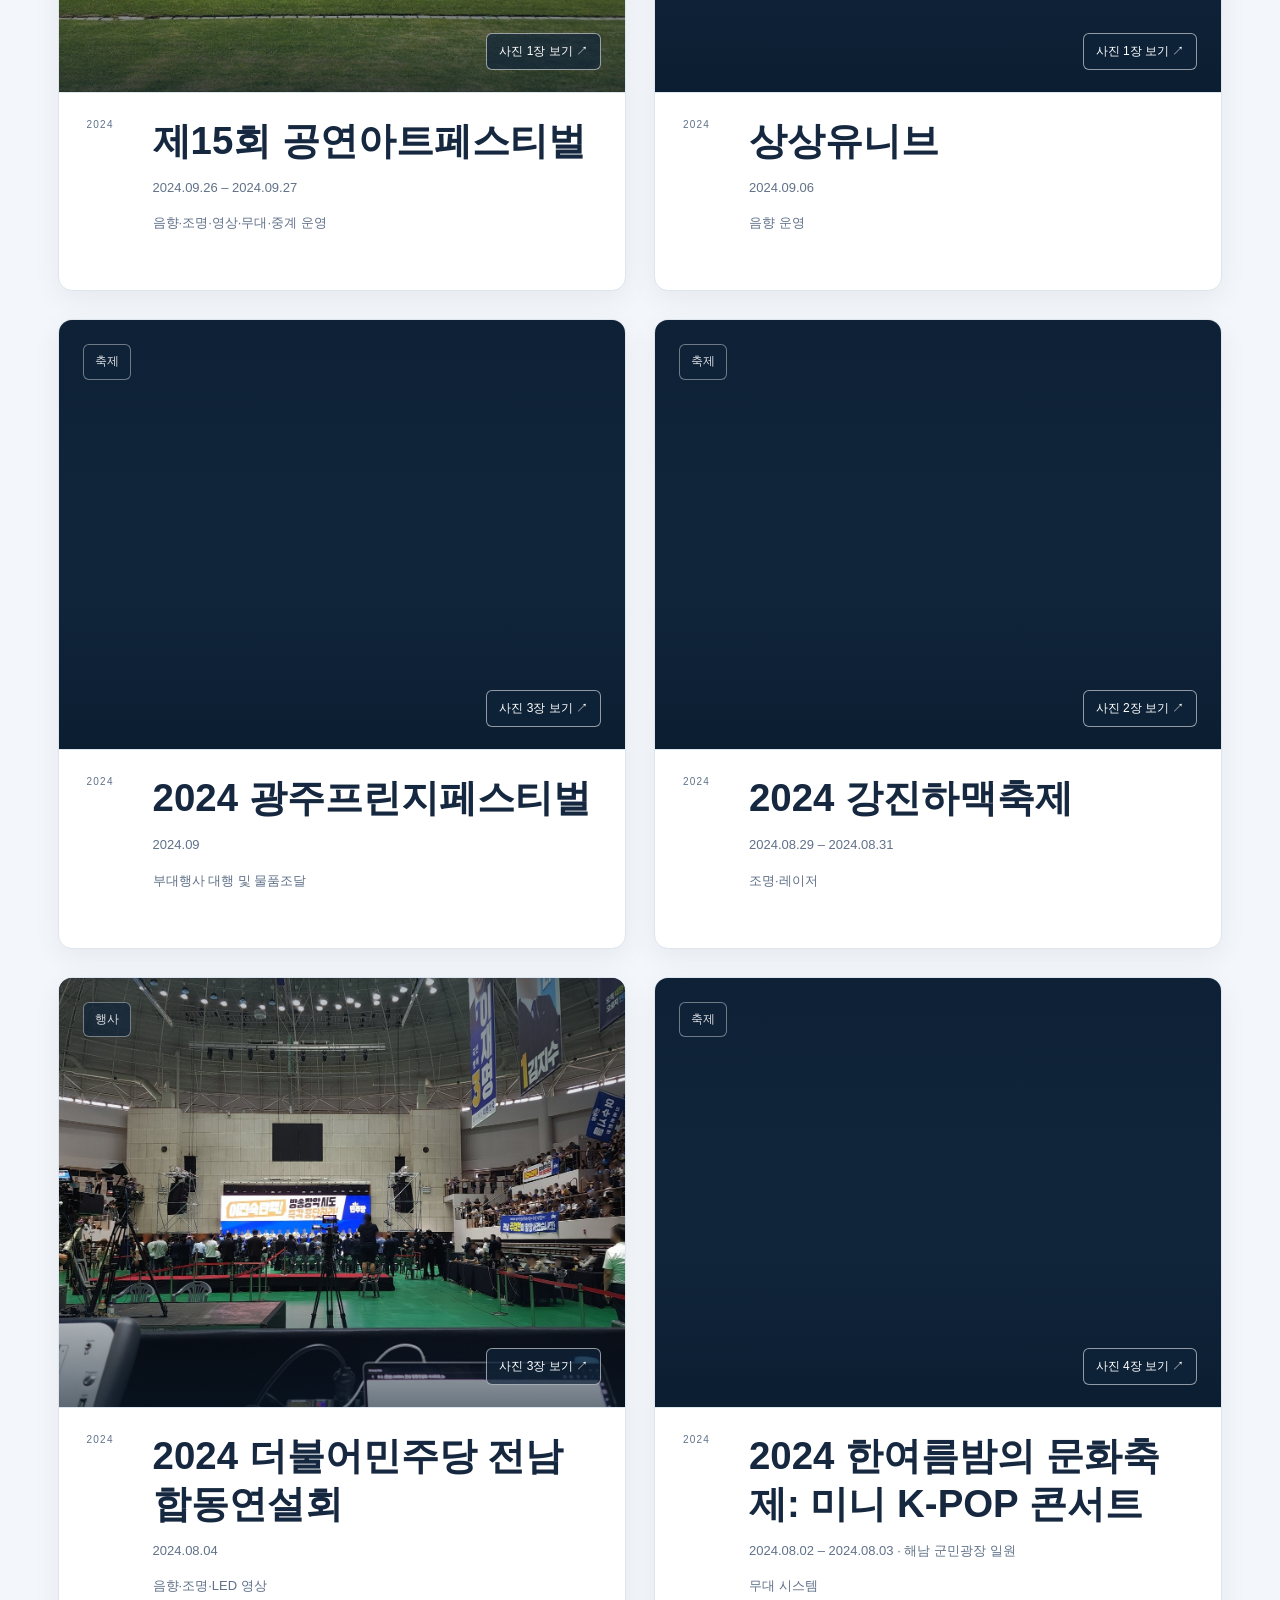
==== commit defc4e80: "ux: remove internal portfolio verification notices" ====
--- a/index.html
+++ b/index.html
@@ -39,7 +39,7 @@
   <link rel="manifest" href="site.webmanifest" />
   <link rel="stylesheet" href="assets/style.css" />
   <link rel="stylesheet" href="assets/brand-theme.css?v=20261106-mobile" />
-  <link rel="stylesheet" href="assets/projects.css?v=20261107-portfolio" />
+  <link rel="stylesheet" href="assets/projects.css?v=20261127-public-copy" />
   <link rel="stylesheet" href="assets/equipment.css?v=20261106-ratio" />
 </head>
 <body>
@@ -179,9 +179,9 @@
       </div>
 
       <div class="project-load-state" id="projectLoadState" data-state="loading" role="status" aria-live="polite" aria-atomic="true">
-        <p id="projectLoadMessage">공개 실적 목록을 불러오고 있습니다.</p>
+        <p id="projectLoadMessage">현장 사진을 불러오고 있습니다.</p>
         <div class="project-load-actions">
-          <button class="project-button" id="projectRetry" type="button" disabled>불러오는 중…</button>
+          <button class="project-button" id="projectRetry" type="button" hidden disabled>다시 시도</button>
           <a id="projectPublicLink" href="https://leechung0214-afk.github.io/fineinc-website/#projects" hidden>공개 홈페이지 열기 ↗</a>
         </div>
       </div>
@@ -206,7 +206,7 @@
       <p class="project-empty" id="projectEmpty" hidden>검색·필터 조건에 맞는 실적이 없습니다. 검색어를 바꾸거나 조건을 초기화해 주세요.</p>
       <div class="project-note" id="projectNote" hidden>
         <span aria-hidden="true">※</span>
-        <p>공개 확인을 마친 실적의 대표사진입니다. 각 실적을 눌러 추가 사진과 수행 범위를 확인하세요.</p>
+        <p>각 행사를 눌러 현장 사진과 수행 내용을 살펴보세요.</p>
       </div>
     </section>
 
@@ -440,6 +440,6 @@
 
   <script src="assets/script.js"></script>
   <script src="assets/contact-mailto.js" defer></script>
-  <script src="assets/projects.js?v=20261107-portfolio" defer></script>
+  <script src="assets/projects.js?v=20261127-public-copy" defer></script>
 </body>
 </html>
--- a/assets/projects.css
+++ b/assets/projects.css
@@ -6,7 +6,6 @@
 .project-load-state p { margin: 0; min-width: 0; overflow-wrap: anywhere; }
 .project-load-state[data-state='loading'] { border-inline-start: 4px solid var(--blue); }
 .project-load-state[data-state='error'] { color: #9c2937; background: #fff0f1; border-color: #edbdc2; }
-.project-load-state[data-state='ready'] { border-inline-start: 4px solid #147d64; }
 .project-load-actions { display: flex; align-items: center; flex-wrap: wrap; gap: 12px; flex-shrink: 0; }
 .project-load-actions a { color: var(--blue); text-underline-offset: 4px; }
 .project-button { min-height: 44px; min-width: 0; padding: 9px 14px; border: 1px solid var(--line-strong); border-radius: var(--control-radius); background: var(--panel); color: var(--text); font: inherit; font-size: 13px; cursor: pointer; }
